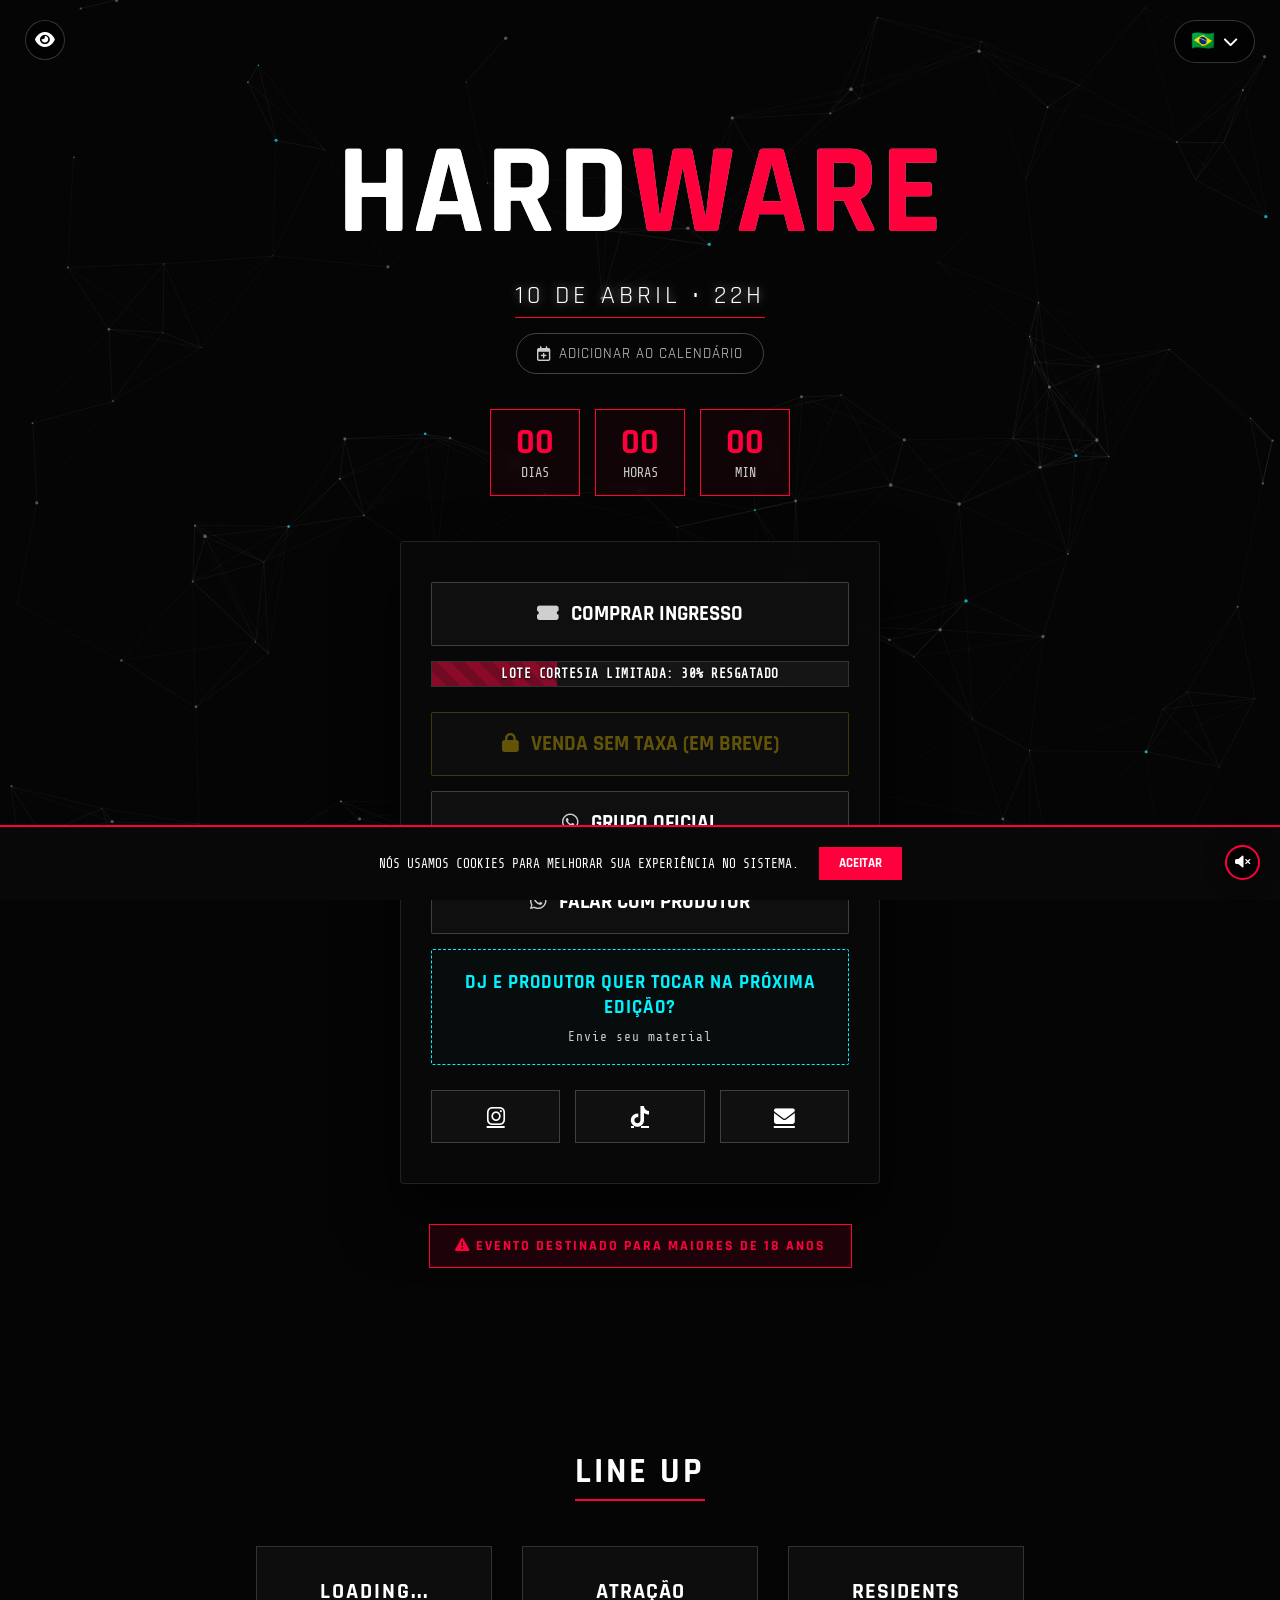
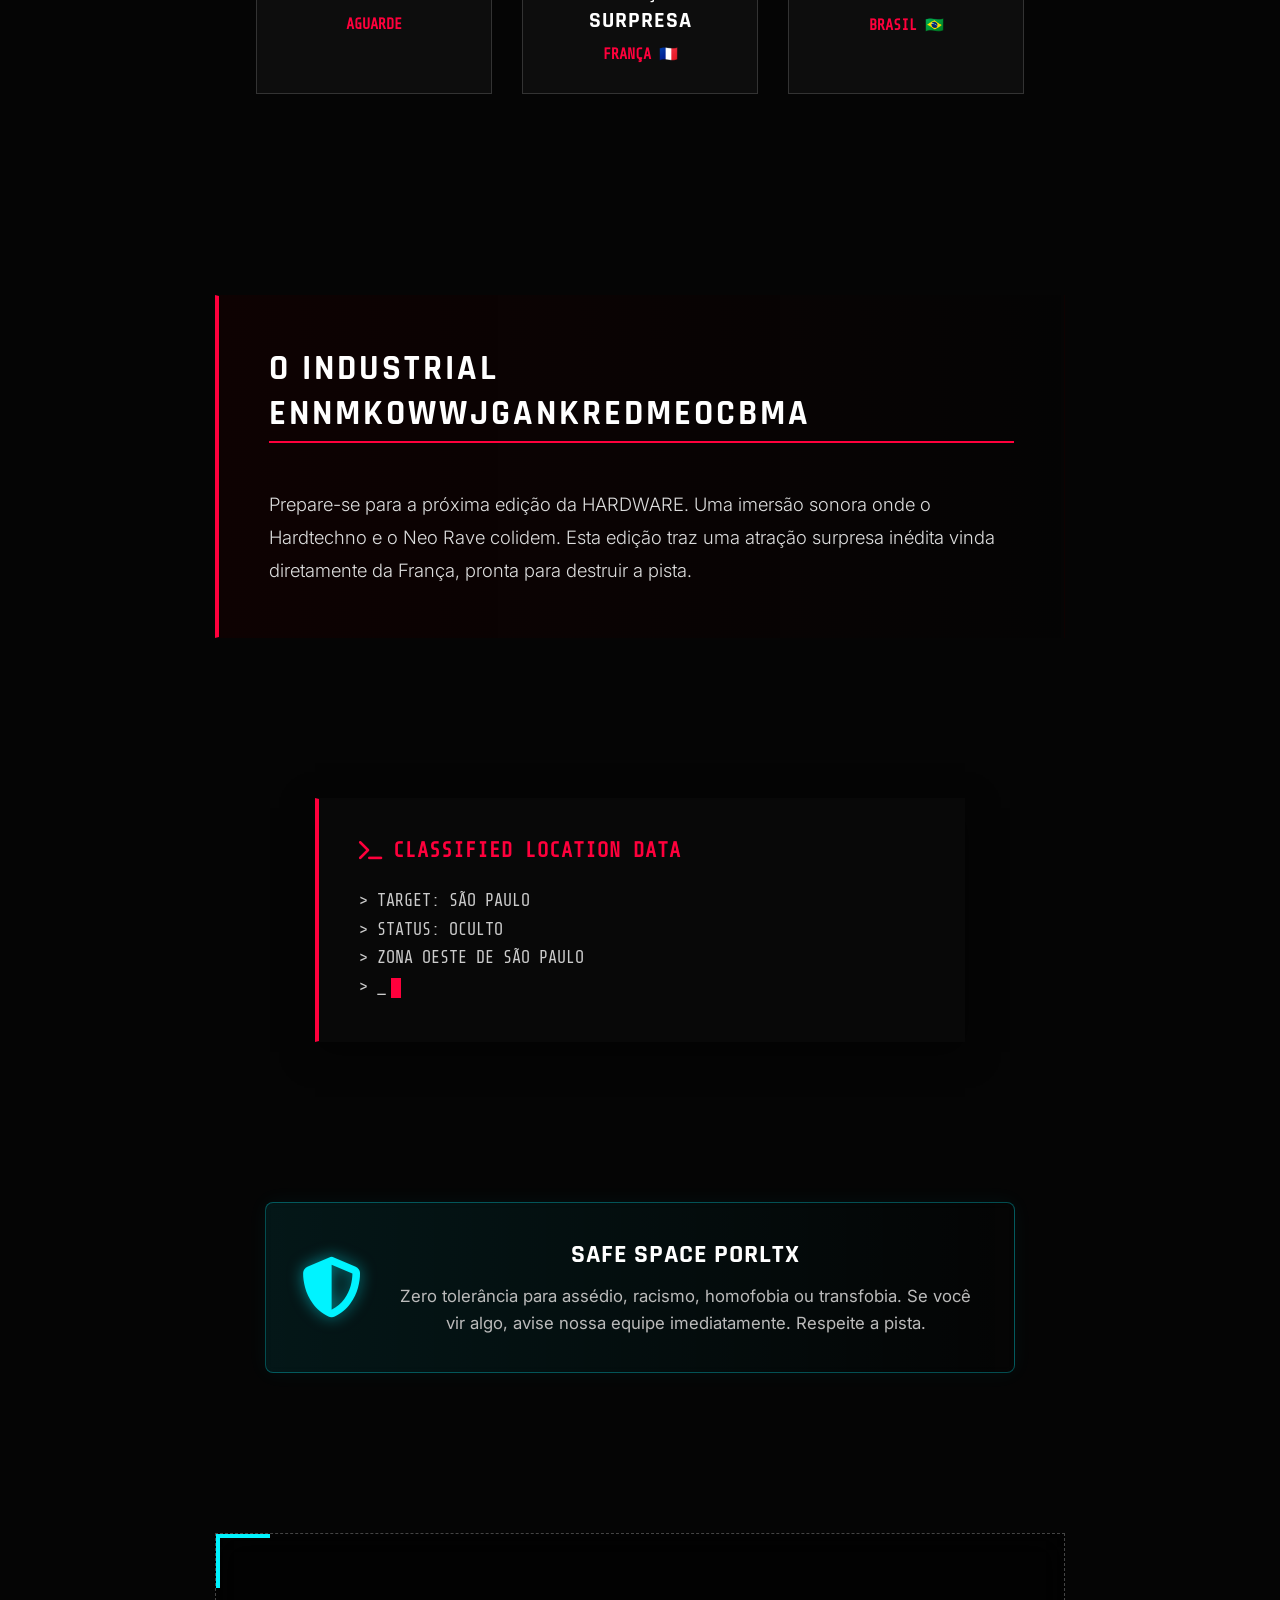
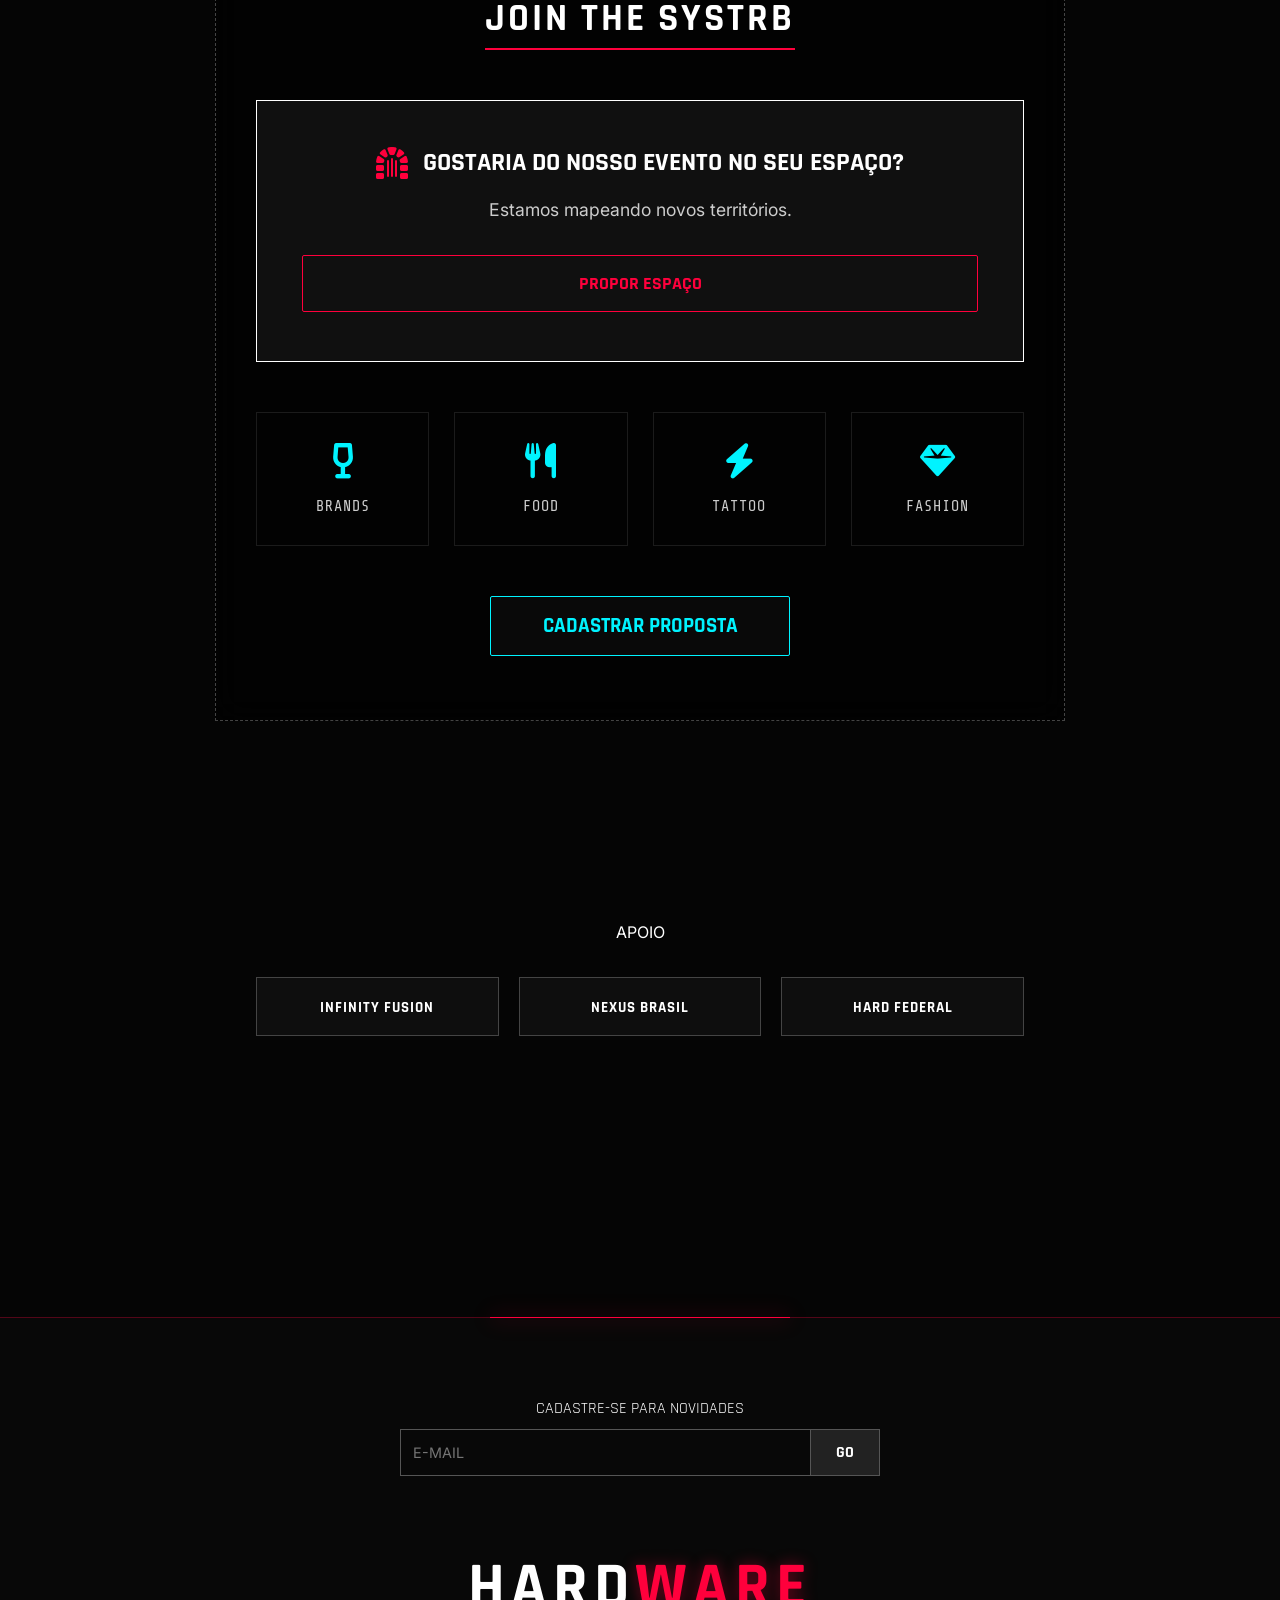
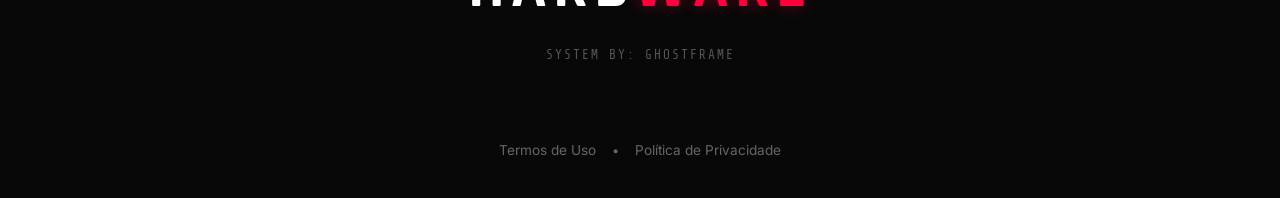
==== index.html @ 03b75b8d "versão 1" ====
<!DOCTYPE html>
<html lang="pt-br">
<head>
    <meta charset="UTF-8">
    <meta name="viewport" content="width=device-width, initial-scale=1.0, maximum-scale=1.0, user-scalable=no">
    
    <title>HARDWARE | Official Site</title>
    <meta name="description" content="HARDWARE: Hardtechno & Neo Rave em São Paulo. 10 de Abril. Ingressos limitados.">
    <meta name="theme-color" content="#050505">
    
    <link rel="shortcut icon" href="favicon.png" type="image/png">
    <link rel="icon" href="favicon.png" type="image/png">
    <link rel="apple-touch-icon" href="favicon.png">

    <meta property="og:type" content="website">
    <meta property="og:title" content="HARDWARE | Official Site">
    <meta property="og:description" content="10 DE ABRIL • SÃO PAULO. Cadastre-se na pré-venda.">
    <meta property="og:image" content="share.jpg">

    <script async src="https://www.googletagmanager.com/gtag/js?id=G-CSFP9EVRZY"></script>
    <script>
      window.dataLayer = window.dataLayer || [];
      function gtag(){dataLayer.push(arguments);}
      gtag('js', new Date());
      gtag('config', 'G-CSFP9EVRZY'); 
    </script>

    <script>
    !function(f,b,e,v,n,t,s)
    {if(f.fbq)return;n=f.fbq=function(){n.callMethod?
    n.callMethod.apply(n,arguments):n.queue.push(arguments)};
    if(!f._fbq)f._fbq=n;n.push=n;n.loaded=!0;n.version='2.0';
    n.queue=[];t=b.createElement(e);t.async=!0;
    t.src=v;s=b.getElementsByTagName(e)[0];
    s.parentNode.insertBefore(t,s)}(window, document,'script',
    'https://connect.facebook.net/en_US/fbevents.js');
    
    // SUBSTITUA PELO SEU ID REAL ANTES DE RODAR ANÚNCIOS
    fbq('init', 'SEU_ID_DO_PIXEL_AQUI'); 
    
    fbq('track', 'PageView');
    </script>
    <noscript><img height="1" width="1" style="display:none"
    src="https://www.facebook.com/tr?id=SEU_ID_DO_PIXEL_AQUI&ev=PageView&noscript=1"
    /></noscript>

    <link rel="preconnect" href="https://fonts.googleapis.com">
    <link rel="preconnect" href="https://fonts.gstatic.com" crossorigin>
    <link rel="preconnect" href="https://images.unsplash.com">
    
    <link href="https://fonts.googleapis.com/css2?family=Inter:wght@300;400;600&family=Rajdhani:wght@500;700;800&family=Share+Tech+Mono&display=swap" rel="stylesheet">
    
    <link rel="stylesheet" href="https://cdnjs.cloudflare.com/ajax/libs/font-awesome/6.4.0/css/all.min.css">
    
    <script src="https://w.soundcloud.com/player/api.js"></script>

    <script type="application/ld+json">
    {
      "@context": "https://schema.org",
      "@type": "Event",
      "name": "HARDWARE Party",
      "startDate": "2026-04-10T22:00:00-03:00",
      "endDate": "2026-04-11T08:00:00-03:00",
      "location": { "@type": "Place", "name": "Zona Oeste", "address": { "@type": "PostalAddress", "addressLocality": "São Paulo", "addressRegion": "SP", "addressCountry": "BR" } },
      "image": ["share.jpg"],
      "description": "Hardtechno & Neo Rave em São Paulo.",
      "organizer": { "@type": "Organization", "name": "HARDWARE Core" }
    }
    </script>

    <style>
        :root {
            --bg-color: #050505;
            --cyan-neon: #00f3ff;
            --alert-red: #ff003c;
            --gold-vip: #FFD700;
            --whatsapp-green: #25D366;
            --ticket-orange: #FF5500;
            --text-white: #ffffff;
            --font-tech: 'Rajdhani', sans-serif;
            --font-mono: 'Share Tech Mono', monospace;
            --font-body: 'Inter', sans-serif;
        }

        html { background-color: var(--bg-color); height: 100%; -webkit-text-size-adjust: 100%; text-size-adjust: 100%; }

        /* PRELOADER */
        #preloader {
            position: fixed; top: 0; left: 0; width: 100%; height: 100%;
            background: #000; z-index: 99999;
            display: flex; justify-content: center; align-items: center;
            transition: opacity 0.5s ease-out;
            pointer-events: auto;
        }
        .loader-logo {
            font-family: var(--font-tech); font-size: 3rem; color: #fff;
            letter-spacing: 5px; font-weight: 800;
            animation: pulse-load 1.5s infinite ease-in-out;
            will-change: opacity, text-shadow;
        }
        .loader-bar {
            width: 150px; height: 2px; background: #333; margin: 20px auto 0;
            position: relative; overflow: hidden;
        }
        .loader-bar::after {
            content: ''; position: absolute; top: 0; left: 0; height: 100%; width: 50%;
            background: var(--alert-red); animation: load-slide 1s infinite linear;
        }
        @keyframes pulse-load { 0%, 100% { opacity: 0.5; } 50% { opacity: 1; text-shadow: 0 0 15px var(--alert-red); } }
        @keyframes load-slide { 0% { left: -50%; } 100% { left: 100%; } }

        /* RESET & BASE */
        * { margin: 0; padding: 0; box-sizing: border-box; -webkit-tap-highlight-color: transparent; }
        
        /* BACKGROUNDS */
        .bg-fixed {
            position: fixed; top: 0; left: 0; width: 100%; height: 100%; z-index: -2;
            background: #050505 linear-gradient(rgba(0,0,0,0.85), rgba(0,0,0,0.85)), url('https://images.unsplash.com/photo-1518391846015-55a33d5292f3?q=60&w=1080&auto=format&fit=crop');
            background-size: cover; background-position: center; background-repeat: no-repeat;
            will-change: transform;
        }
        #particles-canvas {
            position: fixed; top: 0; left: 0; width: 100%; height: 100%; z-index: -1;
            background: transparent; pointer-events: none;
        }

        body {
            background-color: transparent; color: var(--text-white);
            font-family: var(--font-body); -webkit-font-smoothing: antialiased;
            padding-bottom: 0;
            width: 100%; overflow-x: hidden; min-height: 100%;
        }
        
        body.loaded { overflow: auto; }

        /* HEADER & NAV */
        .top-nav-container {
            position: fixed; top: 0; left: 0; width: 100%;
            display: flex; justify-content: space-between;
            align-items: flex-start;
            padding: 20px 25px; z-index: 10000;
            transition: transform 0.3s ease;
        }
        .top-nav-container.hidden { transform: translateY(-100%); pointer-events: none; }

        .lang-wrapper { position: relative; }
        
        .a11y-btn { 
            width: 40px; height: 40px; border-radius: 50%; 
            display: flex; justify-content: center; align-items: center; 
            font-size: 1.1rem; background: rgba(0,0,0,0.6); 
            border: 1px solid rgba(255,255,255,0.2); color: #fff; 
            cursor: pointer; transition: 0.3s; backdrop-filter: blur(5px);
        }
        .a11y-btn:hover { background: #fff; color: #000; border-color: #fff; transform: scale(1.05); }

        .lang-btn { 
            background: rgba(0,0,0,0.6); border: 1px solid rgba(255,255,255,0.2); 
            color: #fff; cursor: pointer; transition: 0.3s; padding: 8px 16px; 
            border-radius: 30px; display: flex; align-items: center; gap: 8px; 
            font-family: var(--font-tech); font-weight: 700; font-size: 0.95rem; 
            backdrop-filter: blur(5px);
        }
        .lang-btn:hover { border-color: #fff; background: rgba(255,255,255,0.1); }
        .lang-btn span { font-size: 1.2rem; }

        .lang-dropdown {
            position: absolute; top: 55px; right: 0; background: rgba(10,10,10,0.95); 
            border: 1px solid #333; border-radius: 12px;
            display: none; flex-direction: column; width: 160px; 
            box-shadow: 0 10px 40px rgba(0,0,0,0.8); backdrop-filter: blur(10px);
        }
        .lang-dropdown.show { display: flex; }
        .lang-option { 
            padding: 12px 18px; cursor: pointer; border-bottom: 1px solid #222; 
            font-size: 0.9rem; color: #ccc; display: flex; align-items: center; 
            gap: 12px; font-family: var(--font-tech); font-weight: 600;
        }
        .lang-option:last-child { border-bottom: none; }
        .lang-option:hover { background: var(--alert-red); color: #fff; }

        /* LIGHT MODE */
        body.light-mode { background-color: #f4f4f4; color: #000; }
        html.light-mode { background-color: #f4f4f4; }
        body.light-mode .bg-fixed { display: none; }
        body.light-mode #particles-canvas { background-color: #f4f4f4; }
        body.light-mode .top-nav-container { background: transparent; }
        body.light-mode .lang-btn, body.light-mode .a11y-btn { background: #fff; border-color: #ccc; color: #000; box-shadow: 0 2px 5px rgba(0,0,0,0.1); }
        body.light-mode .lang-dropdown { background: #fff; border-color: #ddd; box-shadow: 0 5px 20px rgba(0,0,0,0.1); }
        body.light-mode .lang-option { color: #000; border-bottom-color: #eee; }
        body.light-mode .lang-option:hover { background: #eee; }
        
        body.light-mode h1, 
        body.light-mode .section-title, 
        body.light-mode .venue-header h4, 
        body.light-mode .artist-name, 
        body.light-mode .footer-logo, 
        body.light-mode .countdown-number, 
        body.light-mode .countdown-label, 
        body.light-mode .about-title, 
        body.light-mode .partner-call-title, 
        body.light-mode .modal-title, 
        body.light-mode .footer-bottom, 
        body.light-mode .footer-bottom a,
        body.light-mode .newsletter-title
        { 
            color: #000 !important; 
            text-shadow: none; 
            -webkit-text-stroke: 0px transparent; 
        }

        body.light-mode h1 { color: #000 !important; -webkit-text-stroke: 2px #000; }
        body.light-mode h1::before, body.light-mode h1::after { opacity: 0; }
        
        body.light-mode .event-date-display { color: #000; text-shadow: none; border-color: #000; }
        body.light-mode .add-calendar-btn { color: #555; border-color: #999; }
        body.light-mode .add-calendar-btn:hover { color: #000; border-color: #000; }
        
        body.light-mode .action-hub, body.light-mode .partner-call-section, body.light-mode .venue-request-box, body.light-mode .terminal-box, body.light-mode .about-section, body.light-mode .safe-space-badge, body.light-mode .opp-item, body.light-mode .artist-card, body.light-mode .partner-box { background: #fff; border-color: #ccc; color: #000; box-shadow: 0 2px 10px rgba(0,0,0,0.05); }
        
        body.light-mode .about-text, body.light-mode .terminal-text, body.light-mode .safe-content p, body.light-mode .venue-text, body.light-mode .opp-item p { color: #333; }
        
        body.light-mode .btn, body.light-mode .btn-venue-contact, body.light-mode .btn-vendor-contact { border-color: #000; color: #000; }
        body.light-mode .btn-venue-contact:hover, body.light-mode .btn-vendor-contact:hover { background: #000; color: #fff; }
        body.light-mode .btn-social { color: #000 !important; border-color: #ccc !important; }
        body.light-mode .btn-social:hover { color: var(--cyan-neon) !important; border-color: var(--cyan-neon) !important; background: rgba(0,0,0,0.8) !important; }
        
        body.light-mode .partner-box { border-color: #ccc; color: #000; background: #fff; }
        body.light-mode .partner-box span { color: #000 !important; }
        
        body.light-mode .countdown-box { border-color: #999; background: #fff; }
        body.light-mode footer { background: #e0e0e0; color: #000; border-top-color: #999; }
        
        body.light-mode .newsletter-input { border-color: #666; color: #000; }
        body.light-mode .newsletter-input::placeholder { color: #555; }
        body.light-mode .newsletter-btn { border-color: #000; background: #000; color: #fff; }
        
        body.light-mode .footer-links a { color: #333; }
        body.light-mode .modal-content { background: #fff; color: #000; border-color: #ccc; }
        body.light-mode .modal-close { color: #000; }
        body.light-mode .age-warning-banner { border-color: #000; background: rgba(0,0,0,0.05); color: #000; }
        body.light-mode .dev-signature { color: #666; border-color: #ccc; }
        body.light-mode .dev-signature:hover { border-color: #000; color: #000; background: transparent; }
        body.light-mode .btn-artist { border-color: #000; color: #000; background: rgba(0,0,0,0.05); }
        body.light-mode .btn-artist:hover { background: #000; color: #fff; }
        
        body.light-mode .section-title:hover, body.light-mode .about-title:hover, body.light-mode .partner-call-title:hover { color: var(--alert-red); text-shadow: none; letter-spacing: 5px; }
        body.light-mode .artist-card:active, body.light-mode .venue-request-box:active, body.light-mode .opp-item:active, body.light-mode .btn:active:not(.btn-disabled), body.light-mode .btn-social:active { border-color: #000; background: #eee; }
        
        body.light-mode .sticky-cta { background: transparent; }
        body.light-mode .btn-sticky { background: #000; border-color: #000; color: #fff; }
        
        body.light-mode .scarcity-bar { border-color: #999; background: rgba(0,0,0,0.05); }
        body.light-mode .scarcity-text { color: #000; text-shadow: none; }

        /* HERO SECTION */
        .hero-section {
            min-height: 100vh; display: flex; flex-direction: column;
            justify-content: center; align-items: center; text-align: center;
            padding: 140px 20px 60px 20px;
        }

        /* EFEITO: RGB BREATH + BICOLOR */
        h1 {
            font-family: var(--font-tech); 
            /* CLAMP: Garante escala correta em todos devices */
            font-size: clamp(3.5rem, 12vw, 8rem);
            line-height: 0.85; font-weight: 800; text-transform: uppercase;
            margin-bottom: 30px; 
            color: #fff; 
            letter-spacing: 2px;
            position: relative;
            text-wrap: balance;
            z-index: 1;
            will-change: transform;
        }
        
        h1::before, h1::after {
            content: 'HARDWARE';
            position: absolute;
            top: 0; left: 0; width: 100%; height: 100%;
            opacity: 0.7;
            z-index: -1;
            mix-blend-mode: screen; 
            will-change: transform, opacity;
        }
        
        h1::before {
            color: #00f3ff;
            animation: rgb-breath-cyan 4s infinite ease-in-out alternate;
        }
        
        h1::after {
            color: #ff003c;
            animation: rgb-breath-red 4s infinite ease-in-out alternate;
        }
        
        @keyframes rgb-breath-cyan {
            0% { transform: translate(-2px, 0); opacity: 0.3; }
            50% { transform: translate(-4px, 0); opacity: 0.6; }
            100% { transform: translate(-2px, 0); opacity: 0.3; }
        }
        
        @keyframes rgb-breath-red {
            0% { transform: translate(2px, 0); opacity: 0.3; }
            50% { transform: translate(4px, 0); opacity: 0.6; }
            100% { transform: translate(2px, 0); opacity: 0.3; }
        }

        /* WARE é Vermelho */
        h1 span { color: var(--alert-red) !important; }

        .event-date-display {
            font-family: var(--font-tech); font-size: 1.6rem; color: #fff; margin-bottom: 15px;
            letter-spacing: 4px; text-shadow: 0 0 10px rgba(255,255,255,0.5);
            border-bottom: 1px solid var(--alert-red); padding-bottom: 5px; white-space: nowrap;
        }

        .add-calendar-btn {
            font-family: var(--font-tech); font-size: 0.95rem; color: #ccc; text-decoration: none; margin-bottom: 35px; 
            display: inline-flex; align-items: center; gap: 8px; border: 1px solid #444; padding: 10px 20px;
            border-radius: 30px; transition: 0.3s; text-transform: uppercase; letter-spacing: 1px;
        }
        .add-calendar-btn:hover { border-color: var(--cyan-neon); color: var(--cyan-neon); background: rgba(0, 243, 255, 0.1); }

        /* Countdown */
        .countdown-container { display: flex; gap: 15px; margin-bottom: 45px; flex-wrap: wrap; justify-content: center; }
        .countdown-box {
            background: rgba(255, 0, 60, 0.05); border: 1px solid var(--alert-red);
            padding: 15px 25px; min-width: 90px; text-align: center; backdrop-filter: blur(5px);
        }
        .countdown-number { font-family: var(--font-tech); font-size: 2.2rem; font-weight: 700; color: var(--alert-red); line-height: 1; }
        .countdown-label { font-size: 0.85rem; text-transform: uppercase; color: #ccc; margin-top: 5px; font-family: var(--font-mono); }

        /* Action Hub */
        .action-hub {
            display: flex; flex-direction: column; gap: 15px;
            width: 100%; max-width: 480px; background: rgba(10,10,10,0.85);
            padding: 40px 30px; border: 1px solid rgba(255,255,255,0.1); border-radius: 4px;
            backdrop-filter: blur(15px); box-shadow: 0 30px 60px rgba(0,0,0,0.7); margin-bottom: 40px; text-align: center;
        }
        
        /* SCARCITY BAR */
        .scarcity-bar {
            width: 100%;
            background: rgba(255,255,255,0.05);
            height: 26px;
            border: 1px solid #333;
            margin-bottom: 10px;
            position: relative;
            overflow: hidden;
            display: flex;
            align-items: center;
            justify-content: center;
        }
        
        .scarcity-fill {
            position: absolute;
            top: 0; left: 0; height: 100%;
            width: 30%;
            background: repeating-linear-gradient(
                45deg,
                var(--alert-red),
                var(--alert-red) 10px,
                #cc0033 10px,
                #cc0033 20px
            );
            opacity: 0.5;
            animation: move-stripes 20s linear infinite;
        }
        
        @keyframes move-stripes { from { background-position: 0 0; } to { background-position: 500px 0; } }

        .scarcity-text {
            position: relative; z-index: 2;
            font-family: var(--font-mono);
            font-size: 0.8rem;
            color: #fff;
            letter-spacing: 0.5px;
            text-shadow: 0 1px 2px #000;
            font-weight: 700;
        }
        
        .btn {
            padding: 18px; font-family: var(--font-tech); font-size: 1.3rem; font-weight: 700; 
            text-transform: uppercase; text-decoration: none; color: #fff;
            display: flex; justify-content: center; align-items: center;
            gap: 12px; width: 100%; border-radius: 2px;
            background: rgba(255, 255, 255, 0.03); border: 1px solid rgba(255, 255, 255, 0.2); 
            transition: all 0.3s cubic-bezier(0.25, 0.8, 0.25, 1); position: relative; overflow: hidden;
            text-align: center;
        }
        .btn i { font-size: 1.2rem; color: rgba(255, 255, 255, 0.8); transition: 0.3s; }
        
        .btn-orange:hover { border-color: var(--ticket-orange) !important; color: var(--ticket-orange) !important; background: rgba(255, 85, 0, 0.1) !important; box-shadow: 0 0 25px rgba(255, 85, 0, 0.4) !important; transform: scale(1.02); }
        .btn-orange:hover i { color: var(--ticket-orange) !important; }

        .btn-green:hover { border-color: var(--whatsapp-green) !important; color: var(--whatsapp-green) !important; background: rgba(37, 211, 102, 0.1) !important; box-shadow: 0 0 25px rgba(37, 211, 102, 0.4) !important; transform: scale(1.02); }
        .btn-green:hover i { color: var(--whatsapp-green) !important; }

        .btn-cyan:hover { border-color: var(--cyan-neon) !important; color: var(--cyan-neon) !important; background: rgba(0, 243, 255, 0.05) !important; box-shadow: 0 0 25px rgba(0, 243, 255, 0.3) !important; transform: scale(1.02); }
        .btn-cyan:hover i { color: var(--cyan-neon) !important; }

        .btn-disabled { border-color: rgba(255, 215, 0, 0.3) !important; color: rgba(255, 215, 0, 0.5) !important; cursor: not-allowed; opacity: 0.7; }
        .btn-disabled:hover { transform: none; box-shadow: none !important; background: transparent !important; }
        .btn-disabled i { color: rgba(255, 215, 0, 0.5) !important; }

        .social-row { display: flex; gap: 15px; margin-top: 10px; justify-content: center; }
        
        .btn-social { 
            flex: 1; padding: 15px; 
            border: 1px solid rgba(255, 255, 255, 0.2); color: #fff; 
            text-align: center; font-size: 1.3rem; 
            transition: all 0.3s ease;
            background: rgba(255, 255, 255, 0.03); 
            display: flex; justify-content: center; align-items: center; 
        }
        .btn-social:hover { 
            border-color: var(--cyan-neon) !important; 
            color: var(--cyan-neon) !important; 
            background: rgba(0, 243, 255, 0.1) !important; 
            box-shadow: 0 0 15px rgba(0, 243, 255, 0.2) !important; 
            transform: translateY(-3px); 
        }

        .age-warning-banner { display: inline-block; border: 1px solid var(--alert-red); background: rgba(255, 0, 60, 0.1); color: var(--alert-red); padding: 12px 25px; font-family: var(--font-tech); font-weight: 700; text-transform: uppercase; font-size: 0.9rem; letter-spacing: 2px; margin-bottom: 60px; }

        /* SECTIONS */
        section { width: 100%; max-width: 850px; margin: 80px auto; padding: 40px; transition: all 0.4s ease; border: 1px solid transparent; }
        .section-title, .about-title, .partner-call-title { font-family: var(--font-tech); font-size: 2.2rem; color: var(--text-white); margin-bottom: 45px; border-bottom: 2px solid var(--alert-red); display: inline-block; padding-bottom: 5px; letter-spacing: 3px; transition: 0.3s ease; cursor: default; }
        .section-title:hover, .about-title:hover, .partner-call-title:hover { color: var(--cyan-neon); text-shadow: 0 0 15px rgba(0, 243, 255, 0.6); letter-spacing: 5px; }

        /* Card Hover Effects */
        .artist-card, .venue-request-box, .partner-box { transition: 0.3s; cursor: default; }
        .artist-card:hover, .artist-card:active, 
        .venue-request-box:hover, .venue-request-box:active, 
        .partner-box:hover { 
            transform: translateY(-5px); 
            border-color: var(--cyan-neon); 
            box-shadow: 0 0 25px rgba(0, 243, 255, 0.15); 
            background: rgba(0, 243, 255, 0.05); 
        }

        .lineup-grid { display: flex; justify-content: center; gap: 30px; flex-wrap: wrap; }
        .artist-card { background: rgba(15,15,15,0.9); padding: 30px; border: 1px solid #333; min-width: 180px; flex: 1 1 180px; text-align: center; }
        .artist-name { font-family: var(--font-tech); font-weight: 800; font-size: 1.4rem; color: #fff; margin-bottom: 10px; letter-spacing: 1px; }
        .artist-origin { font-size: 0.95rem; color: var(--alert-red); font-weight: bold; font-family: var(--font-mono); }

        /* ABOUT SECTION REFINEMENT */
        .about-section { 
            text-align: left; padding: 50px; 
            border-left: 4px solid var(--alert-red); 
            background: linear-gradient(90deg, rgba(20,0,0,0.6), transparent); 
        }
        .about-text { font-size: 1.15rem; color: #ddd; line-height: 1.8; text-wrap: pretty; font-weight: 300; }

        .terminal-box { max-width: 650px; background: #080808; border-left: 4px solid var(--alert-red); padding: 40px; font-family: var(--font-mono); text-align: left; box-shadow: 0 10px 30px rgba(0,0,0,0.5); }
        .terminal-header { color: var(--alert-red); font-weight: bold; margin-bottom: 25px; display: flex; align-items: center; gap: 10px; font-size: 1.3rem; letter-spacing: 1px; }
        .terminal-text { color: #ccc; font-size: 1.05rem; line-height: 1.7; }
        .blinking-cursor { display: inline-block; width: 10px; height: 20px; background: var(--alert-red); animation: blink 1s step-end infinite; margin-left: 5px; vertical-align: middle; }
        @keyframes blink { 0%, 100% { opacity: 1; } 50% { opacity: 0; } }
        .location-line { white-space: nowrap; display: inline-block; }

        /* SAFE SPACE REFINEMENT */
        .safe-space-badge { 
            max-width: 750px; 
            background: linear-gradient(to right, rgba(0, 243, 255, 0.08), transparent); 
            border: 1px solid rgba(0, 243, 255, 0.3); 
            border-radius: 8px; padding: 35px; 
            display: flex; align-items: center; gap: 30px; 
            backdrop-filter: blur(5px);
            box-shadow: 0 0 20px rgba(0, 243, 255, 0.05);
        }
        .safe-icon-large { font-size: 3.8rem; color: var(--cyan-neon); flex-shrink: 0; text-shadow: 0 0 15px rgba(0, 243, 255, 0.5); }
        .safe-content h3 { font-family: var(--font-tech); color: #fff; margin-bottom: 12px; font-size: 1.6rem; letter-spacing: 1px; text-transform: uppercase; }
        .safe-content p { font-size: 1.05rem; color: #bbb; line-height: 1.6; }

        .partner-call-section { border: 1px dashed #444; padding: 60px 40px; background: rgba(0,0,0,0.6); backdrop-filter: blur(15px); position: relative; overflow: hidden; }
        .partner-call-section::before { content: ''; position: absolute; top: 0; left: 0; width: 50px; height: 50px; border-top: 4px solid var(--cyan-neon); border-left: 4px solid var(--cyan-neon); }
        .partner-call-title { font-family: var(--font-tech); font-size: 2.4rem; color: #fff; margin-bottom: 50px; letter-spacing: 3px; }
        
        .venue-request-box { background: rgba(20, 20, 20, 0.8); border: 1px solid #fff; padding: 45px; text-align: center; margin-bottom: 50px; transition: 0.3s; }
        .venue-header { display: flex; align-items: center; justify-content: center; gap: 15px; margin-bottom: 20px; }
        .venue-header i { color: var(--alert-red); font-size: 2rem; }
        .venue-header h4 { font-family: var(--font-tech); font-size: 1.6rem; color: #fff; }
        .venue-text { color: #ccc; font-size: 1.1rem; margin-bottom: 35px; max-width: 600px; margin-left: auto; margin-right: auto; }
        
        /* HOVER AJUSTADO - JOIN THE SYSTEM */
        .btn-venue-contact { 
            display: inline-block; padding: 16px 45px; 
            border: 1px solid var(--alert-red); color: var(--alert-red); 
            font-family: var(--font-tech); text-decoration: none; 
            font-weight: 700; background: transparent; 
            font-size: 1.15rem; transition: all 0.3s ease; 
        }
        .btn-venue-contact:hover {
            background: var(--alert-red); color: #fff;
            box-shadow: 0 0 25px rgba(255, 0, 60, 0.6);
            transform: scale(1.05);
            text-shadow: 0 0 5px #fff;
        }

        .opportunities-grid { display: grid; grid-template-columns: repeat(auto-fit, minmax(150px, 1fr)); gap: 25px; margin-bottom: 50px; }
        
        /* HOVER CARD ITEMS */
        .opp-item { 
            border: 1px solid rgba(255,255,255,0.1); padding: 30px; 
            display: flex; flex-direction: column; align-items: center; 
            justify-content: center; transition: 0.3s; 
        }
        .opp-item i { font-size: 2.2rem; color: var(--cyan-neon); margin-bottom: 20px; transition: 0.3s; }
        .opp-item p { font-size: 0.95rem; color: #ccc; font-family: var(--font-mono); letter-spacing: 1px; }
        .opp-item:hover {
            transform: translateY(-5px);
            border-color: var(--cyan-neon);
            background: rgba(0, 243, 255, 0.1);
            box-shadow: 0 0 15px rgba(0, 243, 255, 0.2);
        }
        .opp-item:hover i { transform: scale(1.2); text-shadow: 0 0 10px var(--cyan-neon); }

        .btn-vendor-contact { 
            display: inline-block; padding: 16px 40px; 
            border: 1px solid var(--cyan-neon); color: var(--cyan-neon); 
            text-decoration: none; font-family: var(--font-tech); 
            font-weight: 700; transition: all 0.3s ease; 
        }
        .btn-vendor-contact:hover {
            background: var(--cyan-neon); color: #000;
            box-shadow: 0 0 25px rgba(0, 243, 255, 0.6);
            transform: scale(1.05);
            font-weight: 800;
        }

        /* PARCEIROS */
        .partners-section { opacity: 1; transition: 0.3s; }
        .partners-grid { display: grid; grid-template-columns: repeat(3, 1fr); gap: 20px; margin-top: 35px; justify-items: center; }
        .partner-box {
            display: block; width: 100%; padding: 18px 10px; 
            border: 1px solid #444; text-align: center; text-decoration: none;
            background: rgba(20, 20, 20, 0.6); transition: 0.3s;
            overflow: hidden;
        }
        .partner-box span {
            font-family: var(--font-tech); font-weight: 700; color: #fff; font-size: 0.95rem; 
            white-space: nowrap; text-overflow: ellipsis; letter-spacing: 1px;
        }

        /* FOOTER REDESIGN - ID AUTO ADJUST */
        footer { 
            background: #080808; padding: 80px 20px 40px 20px; 
            text-align: center; 
            border-top: 1px solid rgba(255, 0, 60, 0.3); /* Linha mais sutil, estilo laser */
            margin-top: 100px; 
            position: relative;
        }
        /* Efeito de brilho no topo do footer */
        footer::before {
            content: ''; position: absolute; top: -1px; left: 50%; transform: translateX(-50%);
            width: 300px; height: 1px; background: var(--alert-red);
            box-shadow: 0 0 20px var(--alert-red);
        }

        .newsletter-box { margin-bottom: 70px; }
        .newsletter-form { display: flex; justify-content: center; max-width: 480px; margin: 0 auto; position: relative; }
        
        .newsletter-title { color: #fff; margin-bottom: 10px; font-family: 'Rajdhani'; }

        .newsletter-input { 
            padding: 12px;
            background: transparent; border: 1px solid #555; 
            color: #fff; width: 300px; max-width: 100%; font-family: var(--font-body); 
            flex: 1; min-width: 0; border-right: none; font-size: 0.9rem;
        }
        .newsletter-btn { 
            padding: 12px 25px;
            background: #222; color: #fff; 
            border: 1px solid #555; cursor: pointer; font-family: var(--font-tech); 
            text-transform: uppercase; font-weight: 800; flex-shrink: 0; transition: 0.3s; 
            font-size: 1rem;
        }
        
        .newsletter-btn:hover { background: var(--alert-red); border-color: var(--alert-red); }
        .newsletter-msg { 
            display: none; color: var(--cyan-neon); font-family: var(--font-tech); 
            font-size: 1.2rem; margin-top: 15px; text-transform: uppercase; 
            animation: fade-in 0.5s; padding: 20px; border: 1px solid var(--cyan-neon);
        }
        @keyframes fade-in { from { opacity: 0; transform: translateY(10px); } to { opacity: 1; transform: translateY(0); } }
        .hp-field { opacity: 0; position: absolute; top: 0; left: 0; height: 0; width: 0; z-index: -1; }
        
        .footer-logo { 
            font-family: var(--font-tech); font-size: 4rem; color: #fff; 
            margin-bottom: 15px; letter-spacing: 6px; font-weight: 800; 
            text-transform: uppercase; transition: 0.3s;
        }
        .footer-logo:hover { text-shadow: 0 0 20px rgba(255,255,255,0.4); }
        .footer-logo span { color: var(--alert-red); text-shadow: 0 0 15px rgba(255, 0, 60, 0.4); }

        .dev-signature { 
            font-family: 'Share Tech Mono', monospace; font-size: 0.8rem; 
            color: #555; text-decoration: none; transition: 0.3s; 
            display: inline-block; margin-bottom: 30px; letter-spacing: 2px;
        }
        .dev-signature:hover { color: var(--cyan-neon); text-shadow: 0 0 8px var(--cyan-neon); }

        .footer-bottom {
            display: flex; flex-direction: column; align-items: center; gap: 15px; 
            border-top: none; 
            padding-top: 20px; 
            font-size: 0.8rem; color: #666;
        }
        
        /* AUMENTO DE ESPAÇAMENTO NOS TERMOS */
        .footer-links { margin-top: 30px; }
        .footer-links a { color: #666; text-decoration: none; margin: 0 12px; cursor: pointer; transition: 0.2s; font-family: var(--font-body); font-size: 0.85rem; }
        .footer-links a:hover { color: #fff; }

        .modal-overlay { position: fixed; top: 0; left: 0; width: 100%; height: 100%; background: rgba(0,0,0,0.95); z-index: 10001; display: none; justify-content: center; align-items: center; padding: 20px; }
        .modal-overlay.active { display: flex; }
        .modal-content { background: #111; border: 1px solid var(--alert-red); padding: 35px; max-width: 650px; width: 100%; max-height: 80vh; overflow-y: auto; color: #ccc; text-align: left; border-radius: 4px; box-shadow: 0 20px 50px rgba(0,0,0,0.8); }
        .modal-close { float: right; font-size: 1.8rem; cursor: pointer; color: #fff; transition: 0.2s; }
        .modal-close:hover { color: var(--alert-red); }
        #modal-body { line-height: 1.6; margin-top: 15px; font-size: 1rem; }
        #modal-body strong { color: var(--alert-red); display: block; margin-top: 15px; margin-bottom: 5px; font-family: var(--font-tech); font-size: 1.2rem; text-transform: uppercase; }

        /* Botão DJ ARTIST CALL CUSTOMIZADO (SIMPLIFICADO) */
        .btn-artist {
            border: 1px dashed var(--cyan-neon) !important; /* Borda tracejada técnica */
            color: var(--cyan-neon) !important;
            flex-direction: column;
            gap: 5px;
            height: auto;
            padding: 20px 15px;
            background: rgba(0, 243, 255, 0.02) !important;
            text-decoration: none;
            display: flex;
            align-items: center;
            justify-content: center;
            transition: all 0.3s ease;
        }
        .btn-artist:hover {
            background: rgba(0, 243, 255, 0.1) !important;
            box-shadow: 0 0 20px rgba(0, 243, 255, 0.2) !important;
            border-style: solid !important; /* Vira solida no hover */
            transform: scale(1.02);
        }
        .btn-artist span {
            font-family: var(--font-tech);
            font-weight: 700;
            font-size: 1.2rem;
            text-transform: uppercase;
            letter-spacing: 1px;
        }
        
        .btn-artist small {
            font-family: var(--font-mono); /* Fonte tecnica */
            font-size: 0.8rem;
            color: #ccc;
            text-transform: none; /* Alterado para nao ser mais uppercase se desejar, mas mantive o padrao visual clean */
            font-weight: 400;
            letter-spacing: 1px;
            display: block;
            margin-top: 5px;
        }

        .floating-audio-btn { 
            position: fixed; bottom: 20px; right: 20px; 
            width: 35px; height: 35px; 
            background: rgba(0,0,0,0.9); border: 2px solid var(--alert-red); border-radius: 50%; 
            display: flex; justify-content: center; align-items: center; 
            z-index: 2147483647; 
            cursor: pointer; transition: opacity 0.3s ease, transform 0.3s ease, background 0.3s; 
            font-size: 0.85rem; 
            box-shadow: 0 0 20px rgba(0,0,0,0.6);
            -webkit-tap-highlight-color: transparent;
            pointer-events: auto !important; 
        }
        
        .floating-audio-btn.faded { opacity: 0.3 !important; }
        .floating-audio-btn:hover { opacity: 1 !important; transform: scale(1.1); background: var(--alert-red); }
        
        .audio-on { animation: pulse 2s infinite; opacity: 1; border-color: var(--cyan-neon); }
        @keyframes pulse { 0% { box-shadow: 0 0 0 0 rgba(0, 243, 255,0.4); } 70% { box-shadow: 0 0 0 10px rgba(0, 243, 255,0); } 100% { box-shadow: 0 0 0 0 rgba(0, 243, 255,0); } }

        .reveal { opacity: 0; transform: translateY(30px); transition: all 0.8s ease-out; }
        .reveal.active { opacity: 1; transform: translateY(0); }

        /* EXIT MODAL STYLES */
        .exit-modal-content {
            background: #000;
            border: 2px solid var(--cyan-neon);
            color: #fff;
            padding: 40px;
            text-align: center;
            max-width: 500px;
            width: 90%;
            position: relative;
            box-shadow: 0 0 50px rgba(0, 243, 255, 0.3);
        }
        .exit-modal-title {
            font-family: var(--font-tech);
            font-size: 2.5rem;
            color: var(--cyan-neon);
            margin-bottom: 15px;
            text-transform: uppercase;
        }
        .exit-modal-text {
            font-size: 1.1rem;
            margin-bottom: 25px;
            color: #ccc;
        }
        .btn-exit-modal {
            background: var(--cyan-neon);
            color: #000;
            font-family: var(--font-tech);
            font-weight: 800;
            padding: 15px 30px;
            text-decoration: none;
            display: inline-block;
            text-transform: uppercase;
            border: none;
            cursor: pointer;
            font-size: 1.1rem;
        }
        .btn-exit-modal:hover {
            background: #fff;
            box-shadow: 0 0 20px #fff;
        }

        /* EFEITO DE DECODIFICAÇÃO (SCRAMBLE TEXT) */
        .scramble-text {
            /* Classe alvo para o JS */
        }
        
        /* COOKIE BANNER */
        .cookie-banner {
            position: fixed; bottom: 0; left: 0; width: 100%;
            background: #080808; border-top: 2px solid var(--alert-red);
            padding: 20px; z-index: 999999;
            display: flex; justify-content: center; align-items: center; gap: 20px;
            transform: translateY(100%); transition: transform 0.5s ease;
        }
        .cookie-banner.show { transform: translateY(0); }
        .cookie-banner p { font-family: var(--font-mono); font-size: 0.8rem; margin: 0; color: #fff; }
        .btn-cookie {
            background: var(--alert-red); color: #fff; border: none;
            padding: 8px 20px; font-family: var(--font-tech); font-weight: bold;
            cursor: pointer; text-transform: uppercase;
        }

        /* STICKY CTA (MOBILE) - DISCRETO E COMPACTO (UPDATED) */
        .sticky-cta {
            position: fixed; bottom: 15px; left: 50%; transform: translateX(-50%) translateY(100px);
            width: auto; 
            z-index: 99999;
            transition: transform 0.4s ease;
            display: none; /* Só aparece no scroll */
        }
        .sticky-cta.visible { transform: translateX(-50%) translateY(0); display: block; }
        
        .btn-sticky {
            display: flex; align-items: center; gap: 8px;
            padding: 10px 25px; /* Tamanho ajustado (Menor e Discreto) */
            
            /* Transparência alta no estado normal (UPDATED) */
            background: rgba(0, 0, 0, 0.6); 
            backdrop-filter: blur(4px);
            border: 1px solid rgba(0, 243, 255, 0.2); /* Borda sutil */
            
            color: rgba(255, 255, 255, 0.8); /* Texto não 100% branco para ser discreto */
            text-align: center; text-decoration: none;
            font-family: var(--font-tech); font-weight: 700; font-size: 0.9rem; /* Fonte menor */
            
            border-radius: 50px; /* Bem arredondado (Pílula) */
            box-shadow: none; /* Remove sombra pesada */
            text-transform: uppercase;
            letter-spacing: 1px;
            transition: all 0.3s ease;
        }
        
        /* EFEITO ELÉTRICO NO TEXTO */
        .btn-sticky span {
            animation: electric-jitter 2s infinite;
        }
        
        @keyframes electric-jitter {
            0%, 100% { text-shadow: 0 0 2px var(--cyan-neon); opacity: 1; }
            50% { text-shadow: 0 0 8px var(--cyan-neon), 0 0 2px #fff; opacity: 1; }
            52% { opacity: 0.8; }
            54% { opacity: 1; }
        }

        /* Fica visível e neon ao passar o mouse ou tocar */
        .btn-sticky:hover, .btn-sticky:active {
            background: rgba(0, 0, 0, 0.9);
            border-color: var(--cyan-neon);
            color: var(--cyan-neon);
            box-shadow: 0 0 15px rgba(0, 243, 255, 0.3);
            opacity: 1;
        }

        @media (max-width: 768px) {
            .action-hub, .safe-space-badge, .partner-call-section, .lang-btn, .a11y-btn, .lang-dropdown, .countdown-box { backdrop-filter: none !important; background: rgba(0,0,0,0.9); }
            body.light-mode .action-hub { background: #fff; }
            
            /* Ajuste de Fonte Mobile (SAFE SIZE FIXO PARA OPERA GX) */
            h1 { font-size: 3.5rem !important; margin-bottom: 10px; } 
            
            .section-title, .about-title, .partner-call-title { 
                font-size: 1.4rem !important; /* Fonte menor para não quebrar */
                margin-bottom: 25px; 
                line-height: 1.2; 
                word-spacing: normal;
                text-wrap: balance; /* Equilibra as linhas */
            }
            .event-date-display { font-size: 1.1rem; margin-bottom: 10px; }
            .venue-header h4 { font-size: 1.2rem; }
            .hero-section { padding-top: 110px; padding-bottom: 30px; }
            
            /* PADDING REDUZIDO PARA TEXTO NÃO QUEBRAR */
            section { margin: 30px auto; padding: 40px 10px !important; } /* Margem lateral 10px */
            .action-hub { padding: 30px 15px; margin-bottom: 30px; }
            .venue-request-box { padding: 30px 10px; margin-bottom: 30px; }
            .about-section { padding: 30px 15px; }
            .safe-space-badge { padding: 30px 10px !important; gap: 20px; flex-direction: column; text-align: center; }
            .partner-call-section { padding: 30px 10px !important; }
            
            footer { padding: 60px 20px; margin-top: 50px; }
            .btn { padding: 15px; font-size: 1.15rem; }
            .social-row { gap: 10px; }
            .btn-social { padding: 12px; }
            .lineup-grid { gap: 15px; }
            .artist-card { flex: 1 1 100%; min-width: 100%; padding: 20px; }
            .opportunities-grid { grid-template-columns: repeat(2, 1fr); gap: 15px; margin-bottom: 30px; }
            .opp-item { padding: 20px; }
            /* AJUSTE MOBILE PARCEIROS */
            .partners-grid { 
                grid-template-columns: repeat(3, 1fr) !important; 
                gap: 8px; 
            } 
            .partner-box { 
                padding: 10px 2px; 
            }
            .partner-box span {
                font-size: 0.65rem; 
                letter-spacing: 0;
            }
            .partner-logo { font-size: 0.75rem; padding: 10px 2px; }
            .age-warning-banner { padding: 10px 15px; font-size: 0.8rem; margin-bottom: 40px; }
            .about-text, .terminal-text { font-size: 1rem; line-height: 1.5; }
            .location-line { font-size: 0.9rem; letter-spacing: -0.5px; }
            .about-title { font-size: 1.6rem; line-height: 1.1; }
            .reveal { transform: translateY(20px); }
            .footer-logo { font-size: 3rem; }
            .cookie-banner { flex-direction: column; text-align: center; padding: 15px; }
            
            /* Ajuste específico para a caixa de e-mail mobile */
            .newsletter-input { 
                width: 60% !important; 
                padding: 12px !important;
                font-size: 0.9rem !important;
            }
            .newsletter-btn {
                padding: 12px 20px !important;
                font-size: 0.9rem !important;
            }
        }
    </style>
</head>
<body>
    
    <div class="bg-fixed"></div>
    <canvas id="particles-canvas"></canvas>

    <div id="preloader">
        <div class="loader-content">
            <div class="loader-logo">HARDWARE</div>
            <div class="loader-bar"></div>
        </div>
    </div>

    <div class="top-nav-container" id="top-nav">
        <div class="a11y-btn" id="access-btn" title="Modo Claro/Escuro"><i class="fas fa-eye" id="access-icon"></i></div>
        
        <div class="lang-wrapper">
            <button class="lang-btn" onclick="toggleLangMenu()" id="lang-btn"><span id="current-flag">🇧🇷</span> <i class="fas fa-chevron-down"></i></button>
            <div class="lang-dropdown" id="lang-menu">
                <div class="lang-option" onclick="changeLanguage('pt')"><span>🇧🇷</span> PT</div>
                <div class="lang-option" onclick="changeLanguage('en')"><span>🇺🇸</span> EN</div>
                <div class="lang-option" onclick="changeLanguage('es')"><span>🇪🇸</span> ES</div>
                <div class="lang-option" onclick="changeLanguage('fr')"><span>🇫🇷</span> FR</div>
                <div class="lang-option" onclick="changeLanguage('de')"><span>🇩🇪</span> DE</div>
                <div class="lang-option" onclick="changeLanguage('zh')"><span>🇨🇳</span> CN</div>
            </div>
        </div>
    </div>

    <main class="hero-section">
        <h1 id="main-title">HARD<span>WARE</span></h1>
        <div class="event-date-display" data-translate="date">10 DE ABRIL • 22H</div>
        
        <a href="https://www.google.com/calendar/render?action=TEMPLATE&text=HARDWARE+Party&dates=20260410T220000Z/20260411T080000Z&details=A+maior+festa+de+Hardtechno+de+SP.&location=S%C3%A3o+Paulo" target="_blank" class="add-calendar-btn" data-translate="calendar"><i class="far fa-calendar-plus"></i> ADICIONAR AO CALENDÁRIO</a>

        <div class="countdown-container">
            <div class="countdown-box"><div class="countdown-number" id="days">00</div><div class="countdown-label" data-translate="days">Dias</div></div>
            <div class="countdown-box"><div class="countdown-number" id="hours">00</div><div class="countdown-label" data-translate="hours">Horas</div></div>
            <div class="countdown-box"><div class="countdown-number" id="minutes">00</div><div class="countdown-label">Min</div></div>
        </div>

        <div class="action-hub">
            <a href="https://shotgun.live/pt-br/events/hardwareparty" class="btn btn-orange" data-translate="buy" target="_blank" rel="noopener noreferrer"><i class="fas fa-ticket-alt"></i> COMPRAR INGRESSO</a>
            
            <div class="scarcity-bar">
                <div class="scarcity-fill" style="width: 30%;"></div>
                <span class="scarcity-text">LOTE CORTESIA LIMITADA: 30% RESGATADO</span>
            </div>
            
            <a href="#" onclick="return false;" class="btn btn-disabled" data-translate="nofee"><i class="fas fa-lock"></i> VENDA SEM TAXA (EM BREVE)</a>
            <a href="https://chat.whatsapp.com/C6zI7dtX37H7d6lMpqUOi8" class="btn btn-green" data-translate="group" target="_blank" rel="noopener noreferrer"><i class="fab fa-whatsapp"></i> GRUPO OFICIAL</a>
            
            <a href="https://wa.me/5511916117340" class="btn btn-green" target="_blank" rel="noopener noreferrer"><i class="fab fa-whatsapp"></i> <span data-translate="producer">FALAR COM PRODUTOR</span></a>

            <a href="mailto:hardware.partybr@gmail.com?subject=ENVIO%20DE%20SET%20-%20[NOME%20DO%20DJ]" class="btn btn-artist" data-translate="demo">
                <span>DJ E PRODUTOR QUER TOCAR NA PRÓXIMA EDIÇÃO?</span>
                <small>Envie seu material</small>
            </a>

            <div class="social-row">
                <a href="https://instagram.com/hard.wareparty" class="btn-social" target="_blank" rel="noopener noreferrer"><i class="fab fa-instagram"></i></a>
                <a href="https://tiktok.com/@hardware.party" class="btn-social" target="_blank" rel="noopener noreferrer"><i class="fab fa-tiktok"></i></a>
                <a href="mailto:hardware.partybr@gmail.com" class="btn-social"><i class="fas fa-envelope"></i></a>
            </div>
        </div>

        <div class="age-warning-banner reveal"><i class="fas fa-exclamation-triangle"></i> <span data-translate="age_warning">EVENTO DESTINADO PARA MAIORES DE 18 ANOS</span></div>

        <section class="info-section reveal">
            <h3 class="section-title scramble-text">LINE UP</h3>
            <div class="lineup-grid">
                <div class="artist-card"><div class="artist-name" style="letter-spacing: 2px;">LOADING...</div><div class="artist-origin" data-translate="wait">AGUARDE</div></div>
                <div class="artist-card"><div class="artist-name" data-translate="secret">ATRAÇÃO SURPRESA</div><div class="artist-origin" data-translate="france">FRANÇA 🇫🇷</div></div>
                <div class="artist-card"><div class="artist-name">RESIDENTS</div><div class="artist-origin" data-translate="brazil">BRASIL 🇧🇷</div></div>
            </div>
        </section>

        <section class="about-section reveal">
            <h3 class="about-title scramble-text" data-translate="concept_title">O INDUSTRIAL ENCONTRA O DESCONHECIDO</h3>
            <p class="about-text" data-translate="concept_text">Prepare-se para a próxima edição da HARDWARE. Uma imersão sonora onde o Hardtechno e o Neo Rave colidem. Esta edição traz uma atração surpresa inédita vinda diretamente da França, pronta para destruir a pista.</p>
        </section>

        <section class="terminal-box reveal">
            <div class="terminal-header"><i class="fas fa-terminal"></i> CLASSIFIED LOCATION DATA</div>
            <div class="terminal-text">
                > TARGET: SÃO PAULO<br>
                > STATUS: <span data-translate="hidden">OCULTO</span><br>
                > <span class="location-line" data-translate="location_info">ZONA OESTE DE SÃO PAULO</span><br>
                > _<span class="blinking-cursor"></span>
            </div>
        </section>

        <section class="safe-space-badge reveal">
            <i class="fas fa-shield-alt safe-icon-large"></i>
            <div class="safe-content">
                <h3 class="scramble-text" data-translate="safe_title">SAFE SPACE POLICY</h3>
                <p data-translate="safe_text">Zero tolerância para assédio, racismo, homofobia ou transfobia. Se você vir algo, avise nossa equipe imediatamente. Respeite a pista.</p>
            </div>
        </section>

        <section class="partner-call-section reveal">
            <h3 class="partner-call-title scramble-text" data-translate="join_title">JOIN THE SYSTEM</h3>
            <div class="venue-request-box">
                <div class="venue-header"><i class="fas fa-dungeon"></i><h4 data-translate="venue_title">GOSTARIA DO NOSSO EVENTO NO SEU ESPAÇO?</h4></div>
                <p class="venue-text" data-translate="venue_text">Estamos mapeando novos territórios.</p>
                <a href="mailto:hardware.partybr@gmail.com?subject=PROPOSTA%20DE%20LOCAL%20-%20[NOME%20DO%20ESPAÇO]" class="btn btn-demo btn-venue-contact" data-translate="venue_btn">PROPOR ESPAÇO</a>
            </div>
            <div class="opportunities-grid">
                <div class="opp-item"><i class="fas fa-wine-glass-alt"></i><p data-translate="cat_brands">BRANDS</p></div>
                <div class="opp-item"><i class="fas fa-utensils"></i><p data-translate="cat_food">FOOD</p></div>
                <div class="opp-item"><i class="fas fa-bolt"></i><p data-translate="cat_tattoo">TATTOO</p></div>
                <div class="opp-item"><i class="fas fa-gem"></i><p data-translate="cat_fashion">FASHION</p></div>
            </div>
            <a href="mailto:hardware.partybr@gmail.com?subject=PROPOSTA%20DE%20PARCERIA%20-%20[MARCA/SERVIÇO]" class="btn btn-whatsapp btn-vendor-contact" style="margin:0 auto; max-width:300px;" data-translate="partner_btn">CADASTRAR PROPOSTA</a>
        </section>

        <section class="partners-section reveal">
            <p style="margin-bottom:15px; opacity:1;" data-translate="support">APOIO</p>
            <div class="partners-grid">
                <a href="https://www.instagram.com/infinityfusionofc/" target="_blank" class="partner-box"><span>INFINITY FUSION</span></a>
                <a href="https://www.instagram.com/thenexusbrasil/" target="_blank" class="partner-box"><span>NEXUS BRASIL</span></a>
                <a href="https://www.instagram.com/hard_federal/" target="_blank" class="partner-box"><span>HARD FEDERAL</span></a>
            </div>
        </section>
        
    </main>

    <footer>
        <div class="newsletter-box">
            <p class="newsletter-title" data-translate="newsletter">CADASTRE-SE PARA NOVIDADES</p>
            <form class="newsletter-form" action="https://formspree.io/f/mvzkzaav" method="POST" onsubmit="handleNewsletter(event)">
                <input type="text" name="website" class="hp-field" tabindex="-1" autocomplete="off">
                <input type="email" name="email" id="newsletter-email" placeholder="E-MAIL" class="newsletter-input" required>
                <button type="submit" class="newsletter-btn">GO</button>
            </form>
            <div id="newsletter-success" class="newsletter-msg">CADASTRO REALIZADO COM SUCESSO</div>
        </div>

        <div class="footer-logo">HARD<span>WARE</span></div>
        <a href="https://www.instagram.com/ghostframedev" target="_blank" rel="noopener noreferrer" class="dev-signature">SYSTEM BY: GHOSTFRAME</a>
        
        <div class="footer-bottom">
            <div class="footer-links">
                <a onclick="openModal('terms')" data-translate="terms">Termos de Uso</a> • <a onclick="openModal('privacy')" data-translate="privacy">Política de Privacidade</a>
            </div>
        </div>
    </footer>

    <div id="cookie-banner" class="cookie-banner">
        <p>NÓS USAMOS COOKIES PARA MELHORAR SUA EXPERIÊNCIA NO SISTEMA.</p>
        <button onclick="acceptCookies()" class="btn-cookie">ACEITAR</button>
    </div>

    <div id="sticky-cta" class="sticky-cta">
        <a href="https://shotgun.live/pt-br/events/hardwareparty" target="_blank" class="btn-sticky">
            <span>INGRESSOS <i class="fas fa-ticket-alt"></i></span>
        </a>
    </div>

    <div id="audio-btn" class="floating-audio-btn"><i class="fas fa-volume-mute audio-icon" id="audio-icon"></i></div>
    <iframe id="sc-widget" src="https://w.soundcloud.com/player/?url=https%3A//soundcloud.com/hardskullmusic/sets/hardware&color=%23ff003c&auto_play=false&hide_related=false&show_comments=false&show_user=false&show_reposts=false&show_teaser=false&visual=false&enable_api=true" width="100%" height="20" scrolling="no" frameborder="no" allow="autoplay" style="width: 1px; height: 1px; opacity: 0.01; position: fixed; bottom: 0; right: 0; z-index: -1; pointer-events: none;"></iframe>

    <div class="modal-overlay" id="exit-modal">
        <div class="exit-modal-content">
            <span class="modal-close" onclick="closeExitModal()">&times;</span>
            <div class="exit-modal-title">ESPERE!</div>
            <div class="exit-modal-text">Entre no grupo oficial e garanta acesso antecipado aos ingressos.</div>
            <a href="https://chat.whatsapp.com/C6zI7dtX37H7d6lMpqUOi8" target="_blank" class="btn-exit-modal">ENTRAR NO GRUPO</a>
        </div>
    </div>

    <div class="modal-overlay" id="policy-modal">
        <div class="modal-content">
            <span class="modal-close" onclick="closeModal()">&times;</span>
            <h2 class="modal-title" id="modal-title">TITLE</h2>
            <div id="modal-body">Text content...</div>
        </div>
    </div>

    <script>
        // PRELOADER
        window.addEventListener('load', function() {
            setTimeout(() => { const p = document.getElementById('preloader'); if(p) { p.style.opacity = '0'; setTimeout(() => { p.style.display = 'none'; document.body.classList.add('loaded'); }, 500); } }, 2500);
            const preloader = document.getElementById('preloader'); preloader.style.opacity = '0'; setTimeout(() => { preloader.style.display = 'none'; document.body.classList.add('loaded'); }, 500);
        });

        // COOKIE BANNER LOGIC
        if (!localStorage.getItem('cookiesAccepted')) {
            setTimeout(() => {
                document.getElementById('cookie-banner').classList.add('show');
            }, 2000);
        }
        function acceptCookies() {
            localStorage.setItem('cookiesAccepted', 'true');
            document.getElementById('cookie-banner').classList.remove('show');
        }

        // STICKY BUTTON LOGIC - HIDE ON FOOTER
        window.addEventListener('scroll', () => {
            const stickyBtn = document.getElementById('sticky-cta');
            const footer = document.querySelector('footer');
            
            // Check if user scrolled down a bit AND hasn't reached footer
            if (window.scrollY > 400 && (window.scrollY + window.innerHeight) < footer.offsetTop) {
                stickyBtn.classList.add('visible');
            } else {
                stickyBtn.classList.remove('visible');
            }
        });

        // CANVAS
        const canvas = document.getElementById('particles-canvas');
        const ctx = canvas.getContext('2d');
        let particlesArray, isMobile = window.innerWidth < 768, animationId; 
        canvas.width = window.innerWidth; canvas.height = window.innerHeight;
        window.addEventListener('resize', function() { canvas.width = window.innerWidth; canvas.height = window.innerHeight; isMobile = window.innerWidth < 768; init(); });
        class Particle {
            constructor() {
                this.x = Math.random() * canvas.width; this.y = Math.random() * canvas.height;
                this.size = Math.random() * (isMobile ? 2.5 : 2); 
                this.speedX = (Math.random() * 1.5) - 0.75; this.speedY = (Math.random() * 1.5) - 0.75; 
                this.color = Math.random() > 0.8 ? (isMobile ? 'rgba(0, 243, 255, 0.9)' : 'rgba(0, 243, 255, 0.7)') : (isMobile ? 'rgba(255, 255, 255, 0.5)' : 'rgba(255, 255, 255, 0.3)'); 
            }
            update() { this.x += this.speedX; this.y += this.speedY; if (this.x > canvas.width) this.x = 0; if (this.x < 0) this.x = canvas.width; if (this.y > canvas.height) this.y = 0; if (this.y < 0) this.y = canvas.height; }
            draw() { ctx.fillStyle = this.color; ctx.beginPath(); ctx.arc(this.x, this.y, this.size, 0, Math.PI * 2); ctx.fill(); }
        }
        function init() { particlesArray = []; let n = isMobile ? 45 : 130; for (let i=0; i<n; i++) particlesArray.push(new Particle()); }
        function animate() {
            ctx.clearRect(0, 0, canvas.width, canvas.height);
            for (let i=0; i<particlesArray.length; i++) {
                particlesArray[i].update(); particlesArray[i].draw();
                for (let j=i; j<particlesArray.length; j++) {
                    const dx = particlesArray[i].x - particlesArray[j].x; const dy = particlesArray[i].y - particlesArray[j].y;
                    const distance = Math.sqrt(dx*dx + dy*dy); const maxDist = isMobile ? 90 : 140;
                    if (distance < maxDist) {
                        ctx.beginPath(); ctx.strokeStyle = `rgba(255, 255, 255, ${0.15 - distance/maxDist/10})`;
                        ctx.lineWidth = 0.5; ctx.moveTo(particlesArray[i].x, particlesArray[i].y);
                        ctx.lineTo(particlesArray[j].x, particlesArray[j].y); ctx.stroke();
                    }
                }
            }
            animationId = requestAnimationFrame(animate);
        }
        init(); animate();
        document.addEventListener("visibilitychange", () => { document.hidden ? cancelAnimationFrame(animationId) : animate(); });

        // NEWSLETTER
        function handleNewsletter(e) {
            e.preventDefault(); const form = e.target; const btn = form.querySelector('.newsletter-btn'); const msg = document.getElementById('newsletter-success'); const data = new FormData(form);
            const originalBtnText = btn.innerHTML; btn.innerHTML = '<i class="fas fa-spinner fa-spin"></i>'; btn.style.opacity = '0.7'; btn.disabled = true;
            fetch(form.action, { method: form.method, body: data, headers: { 'Accept': 'application/json' } }).then(response => {
                if (response.ok) { form.style.display = 'none'; msg.style.display = 'block'; } 
                else { response.json().then(data => { alert("Erro ao enviar."); }); btn.innerHTML = originalBtnText; btn.style.opacity = '1'; btn.disabled = false; }
            }).catch(error => { alert("Erro de conexão."); btn.innerHTML = originalBtnText; btn.style.opacity = '1'; btn.disabled = false; });
        }

        // SCROLL REVEAL & DECODE EFFECT
        function checkReveal() {
            var reveals = document.querySelectorAll(".reveal"); var windowHeight = window.innerHeight;
            for (var i = 0; i < reveals.length; i++) {
                var elementTop = reveals[i].getBoundingClientRect().top; if (elementTop < windowHeight - 50) reveals[i].classList.add("active");
            }
        }
        window.addEventListener("scroll", checkReveal); window.addEventListener("load", checkReveal); checkReveal();

        // MATRIX / DECODE TEXT EFFECT LOGIC
        const letters = "ABCDEFGHIJKLMNOPQRSTUVWXYZ0123456789!@#$%^&*()";
        const textElements = document.querySelectorAll(".scramble-text");

        const observer = new IntersectionObserver((entries) => {
            entries.forEach((entry) => {
                if (entry.isIntersecting) {
                    const target = entry.target;
                    let iteration = 0;
                    const originalText = target.innerText; 
                    if(!target.dataset.value) target.dataset.value = originalText;
                    
                    clearInterval(target.interval);

                    target.interval = setInterval(() => {
                        target.innerText = target.innerText
                            .split("")
                            .map((letter, index) => {
                                if (index < iteration) {
                                    return target.dataset.value[index];
                                }
                                return letters[Math.floor(Math.random() * 26)];
                            })
                            .join("");

                        if (iteration >= target.dataset.value.length) {
                            clearInterval(target.interval);
                        }

                        iteration += 1 / 3;
                    }, 30);
                }
            });
        }, { threshold: 0.5 }); 

        textElements.forEach(el => {
            el.dataset.value = el.innerText;
            observer.observe(el);
        });

        // NAV
        const topNav = document.getElementById('top-nav');
        window.addEventListener('scroll', () => { if (window.scrollY > 50) topNav.classList.add('hidden'); else topNav.classList.remove('hidden'); });

        // EXIT INTENT POPUP LOGIC
        const exitModal = document.getElementById('exit-modal');
        function closeExitModal() {
            exitModal.style.display = 'none';
        }
        
        // Show only once per session
        if (!sessionStorage.getItem('exitModalShown')) {
            document.addEventListener('mouseleave', function(e) {
                if (e.clientY < 0) {
                    exitModal.style.display = 'flex';
                    sessionStorage.setItem('exitModalShown', 'true');
                }
            });
        }

        // TRANSLATIONS
        const translations = {
            pt: { flag: "🇧🇷", date: "10 DE ABRIL • 22H", days: "Dias", hours: "Horas", buy: "COMPRAR INGRESSO", group: "GRUPO OFICIAL", demo: "<span>DJ E PRODUTOR QUER TOCAR NA PRÓXIMA EDIÇÃO?</span><small>Envie seu material</small>", producer: "FALAR COM PRODUTOR", wait: "AGUARDE", secret: "ATRAÇÃO SURPRESA", concept_title: "O INDUSTRIAL ENCONTRA O DESCONHECIDO", concept_text: "Prepare-se para a próxima edição da HARDWARE. Uma imersão sonora onde o Hardtechno e o Neo Rave colidem. Esta edição traz uma atração surpresa inédita vinda diretamente da França, pronta para destruir a pista.", venue_title: "GOSTARIA DO NOSSO EVENTO NO SEU ESPAÇO?", venue_text: "Estamos mapeando novos territórios.", venue_btn: "PROPOR ESPAÇO", join_title: "JOIN THE SYSTEM", cat_brands: "MARCAS", cat_food: "GASTRONOMIA", cat_tattoo: "TATTOO", cat_fashion: "MODA", partner_btn: "CADASTRAR PROPOSTA", support: "APOIO", newsletter: "CADASTRE-SE PARA NOVIDADES", terms: "Termos de Uso", privacy: "Política de Privacidade", age_warning: "EVENTO DESTINADO PARA MAIORES DE 18 ANOS", hidden: "OCULTO", location_info: "ZONA OESTE DE SÃO PAULO", safe_title: "SAFE SPACE POLICY", safe_text: "Zero tolerância para assédio, racismo, homofobia ou transfobia. Se você vir algo, avise nossa equipe imediatamente. Respeite a pista.", nofee: "VENDA SEM TAXA (EM BREVE)", calendar: "ADICIONAR AO CALENDÁRIO" },
            
            en: { flag: "🇺🇸", date: "APRIL 10 • 10PM", days: "Days", hours: "Hours", buy: "BUY TICKETS", group: "OFFICIAL GROUP", demo: "<span>DJ & PRODUCER WANT TO PLAY?</span><small>Submit your material</small>", producer: "CONTACT", wait: "WAIT", secret: "SECRET GUEST", concept_title: "INDUSTRIAL MEETS THE UNKNOWN", concept_text: "Get ready for the next edition of HARDWARE...", venue_title: "HOST OUR EVENT?", venue_text: "We are mapping new territories.", venue_btn: "PROPOSE VENUE", join_title: "JOIN THE SYSTEM", cat_brands: "BRANDS", cat_food: "FOOD", cat_tattoo: "TATTOO", cat_fashion: "FASHION", partner_btn: "REGISTER PROPOSAL", support: "SUPPORT", newsletter: "SIGN UP FOR NEWS", terms: "Terms of Use", privacy: "Privacy Policy", age_warning: "STRICTLY 18+ EVENT. ID REQUIRED.", hidden: "HIDDEN", location_info: "WEST ZONE OF SÃO PAULO", safe_title: "SAFE SPACE POLICY", safe_text: "Zero tolerance...", nofee: "NO FEE TICKET (SOON)", calendar: "ADD TO CALENDAR" },
            
            es: { flag: "🇪🇸", date: "10 DE ABRIL • 22H", days: "Días", hours: "Horas", buy: "COMPRAR ENTRADAS", group: "GRUPO OFICIAL", demo: "<span>¿DJ Y PRODUCTOR QUIERES TOCAR?</span><small>Envía tu material</small>", producer: "CONTACTO", wait: "ESPERA", secret: "ARTISTA SORPRESA", concept_title: "LO INDUSTRIAL ENCUENTRA LO DESCONOCIDO", concept_text: "Prepárate para la próxima edición de HARDWARE...", venue_title: "¿QUIERES NUESTRO EVENTO?", venue_text: "Estamos mapeando nuevos territorios.", venue_btn: "PROPONER ESPACIO", join_title: "ÚNETE AL SISTEMA", cat_brands: "MARCAS", cat_food: "GASTRONOMÍA", cat_tattoo: "TATTOO", cat_fashion: "MODA", partner_btn: "REGISTRAR PROPUESTA", support: "APOYO", newsletter: "REGÍSTRATE PARA NOTICIAS", terms: "Términos de Uso", privacy: "Política de Privacidad", age_warning: "EVENTO EXCLUSIVO PARA MAYORES DE 18 AÑOS", hidden: "OCULTO", location_info: "ZONA OESTE DE SÃO PAULO", safe_title: "POLÍTICA DE ESPACIO SEGURO", safe_text: "Cero tolerancia...", nofee: "ENTRADA SIN COMISIÓN (PRONTO)", calendar: "AÑADIR AL CALENDARIO" },
            
            fr: { flag: "🇫🇷", date: "10 AVRIL • 22H", days: "Jours", hours: "Heures", buy: "ACHETER BILLET", group: "GROUPE OFFICIEL", demo: "<span>DJ & PRODUCTEUR VOULEZ JOUER ?</span><small>Envoyez votre matériel</small>", producer: "CONTACT PROD", wait: "ATTENTE", secret: "INVITÉ SURPRISE", concept_title: "L'INDUSTRIEL RENCONTRE L'INCONNU", concept_text: "Préparez-vous pour la prochaine édition de HARDWARE...", venue_title: "ACCUEILLIR NOTRE ÉVÉNEMENT ?", venue_text: "Nous cartographions de nouveaux territoires.", venue_btn: "PROPOSER LIEU", join_title: "REJOINDRE LE SYSTÈME", cat_brands: "MARQUES", cat_food: "GASTRONOMIE", cat_tattoo: "TATOUAGE", cat_fashion: "MODE", partner_btn: "ENREGISTRER PROPOSITION", support: "SOUTIEN", newsletter: "S'INSCRIRE AUX NOUVELLES", terms: "Conditions d'Utilisation", privacy: "Politique de Confidentialité", age_warning: "ÉVÉNEMENT STRICTEMENT RÉSERVÉ AUX 18+", hidden: "CACHÉ", location_info: "ZONE OUEST DE SÃO PAULO", safe_title: "POLITIQUE D'ESPACE SÛR", safe_text: "Tolérance zéro...", nofee: "BILLET SANS FRAIS (BIENTÔT)", calendar: "AJOUTER AU CALENDRIER" },
            
            de: { flag: "🇩🇪", date: "10. APRIL • 22 UHR", days: "Tage", hours: "Stunden", buy: "TICKET KAUFEN", group: "OFFIZIELLE GRUPPE", demo: "<span>DJ & PRODUZENT WOLLEN SPIELEN?</span><small>Sende dein Material</small>", producer: "KONTAKT", wait: "WARTEN", secret: "ÜBERRASCHUNGSGAST", concept_title: "DAS INDUSTRIELLE TRIFFT AUF DAS UNBEKANNTE", concept_text: "Bereit für die nächste Ausgabe...", venue_title: "UNSER EVENT BEI IHNEN?", venue_text: "Wir kartieren neue Gebiete.", venue_btn: "ORT VORSCHLAGEN", join_title: "TRITT DEM SYSTEM BEI", cat_brands: "MARKEN", cat_food: "GASTRONOMIE", cat_tattoo: "TATTOO", cat_fashion: "MODE", partner_btn: "VORSCHLAG REGISTRIEREN", support: "UNTERSTÜTZUNG", newsletter: "ANMELDEN FÜR NEWS", terms: "Nutzungsbedingungen", privacy: "Datenschutzrichtlinie", age_warning: "VERANSTALTUNG STRIKT AB 18 JAHREN", hidden: "VERSTECKT", location_info: "WESTZONE VON SÃO PAULO", safe_title: "SAFE SPACE POLICY", safe_text: "Null Toleranz...", nofee: "TICKET OHNE GEBÜHR (BALD)", calendar: "ZUM KALENDER HINZUFÜGEN" },
            
            zh: { flag: "🇨🇳", date: "4月10日 • 22:00", days: "天", hours: "时", buy: "购票", group: "官方群组", demo: "<span>DJ和制作人想演出吗？</span><small>发送您的材料</small>", producer: "联系制作人", wait: "敬请期待", secret: "神秘嘉宾", concept_title: "工业邂逅未知", concept_text: "准备好迎接下一届 HARDWARE...", venue_title: "想在其场地举办我们的活动？", venue_text: "我们正在绘制新的版图。", venue_btn: "提议场地", join_title: "加入系统", cat_brands: "品牌", cat_food: "美食", cat_tattoo: "纹身", cat_fashion: "时尚", partner_btn: "注册提案", support: "支持", newsletter: "注册新闻", terms: "使用条款", privacy: "隐私政策", age_warning: "仅限 18 岁以上人士参加", hidden: "隐藏", location_info: "圣保罗西区", safe_title: "安全空间政策", safe_text: "对骚扰零容忍...", nofee: "免手续费门票 (不久)", calendar: "添加到日历" }
        };

        const modalTexts = {
            pt: { terms: "<strong>1. INGRESSOS</strong>A compra do ingresso é pessoal e intransferível...<br><strong>2. REEMBOLSO</strong>O reembolso só pode ser solicitado em até 7 dias...", privacy: "<strong>1. COLETA DE DADOS</strong>Coletamos seu e-mail apenas para envio de informações...<br><strong>2. USO DE IMAGEM</strong>Ao participar do evento, você autoriza o uso de sua imagem..." }
        };

        let currentLang = 'pt';
        function applyLanguage(lang) {
            currentLang = lang; document.getElementById('current-flag').innerText = (lang === 'pt' ? "🇧🇷" : "🇺🇸"); 
            document.querySelectorAll('[data-translate]').forEach(el => {
                const key = el.getAttribute('data-translate');
                if (translations[lang] && translations[lang][key]) el.innerHTML = translations[lang][key];
            });
            document.getElementById('lang-menu').classList.remove('show');
        }
        function toggleLangMenu() { document.getElementById('lang-menu').classList.toggle('show'); }
        function changeLanguage(lang) { applyLanguage(lang); }

        const modal = document.getElementById('policy-modal');
        const modalTitle = document.getElementById('modal-title');
        const modalBody = document.getElementById('modal-body');
        function openModal(type) {
            const text = modalTexts[currentLang] ? modalTexts[currentLang][type] : modalTexts['pt'][type];
            const title = translations[currentLang] ? translations[currentLang][type] : translations['pt'][type];
            modalTitle.innerHTML = title.toUpperCase(); modalBody.innerHTML = text; modal.classList.add('active');
        }
        function closeModal() { modal.classList.remove('active'); }
        modal.addEventListener('click', (e) => { if(e.target === modal) closeModal(); });

        const body = document.body; const html = document.documentElement;
        // Lógica de tema RESTAURADA
        const accessBtn = document.getElementById('access-btn'); const accessIcon = document.getElementById('access-icon');
        accessBtn.addEventListener('click', () => {
            body.classList.toggle('light-mode'); html.classList.toggle('light-mode');
            if (body.classList.contains('light-mode')) { accessIcon.classList.remove('fa-eye'); accessIcon.classList.add('fa-sun'); } 
            else { accessIcon.classList.remove('fa-sun'); accessIcon.classList.add('fa-eye'); }
        });

        // AUDIO FIX & LOGIC
        var widgetIframe = document.getElementById('sc-widget');
        var widget = SC.Widget(widgetIframe);
        var btn = document.getElementById('audio-btn'); 
        var icon = document.getElementById('audio-icon');
        
        // Listener de Scroll e Click para ficar transparente
        function fadePlayer() {
            btn.classList.add('faded');
        }
        function unFadePlayer() {
            btn.classList.remove('faded');
        }

        // Fica transparente no scroll
        window.addEventListener('scroll', fadePlayer, false);
        
        // Fica transparente ao clicar fora (no body), mas não no botão
        document.body.addEventListener('click', (e) => {
            if(e.target !== btn && !btn.contains(e.target)) {
                fadePlayer();
            }
        });

        // Se mouse passar em cima, mostra de novo
        btn.addEventListener('mouseenter', unFadePlayer);

        // Click no botão toca/pausa
        btn.addEventListener('click', function(e) { 
            e.preventDefault(); 
            e.stopPropagation(); // Impede que o click no botão dispare o evento do body
            unFadePlayer();
            widget.toggle(); 
        });

        widget.bind(SC.Widget.Events.READY, function() {
            console.log('Audio Widget Ready');
        });

        widget.bind(SC.Widget.Events.PLAY, function() { 
            icon.classList.remove('fa-volume-mute'); icon.classList.add('fa-volume-up'); btn.classList.add('audio-on'); 
        });
        widget.bind(SC.Widget.Events.PAUSE, function() { 
            icon.classList.remove('fa-volume-up'); icon.classList.add('fa-volume-mute'); btn.classList.remove('audio-on'); 
        });

        // COUNTDOWN FIXED
        function updateCountdown() {
            // Data Alvo: 10 de Abril de 2026, 22:00
            const eventDate = new Date("2026-04-10T22:00:00-03:00").getTime();
            const now = new Date().getTime(); 
            const distance = eventDate - now;

            if (distance < 0) { 
                document.getElementById("days").innerText = "00"; 
                document.getElementById("hours").innerText = "00"; 
                document.getElementById("minutes").innerText = "00"; 
            } else { 
                const days = Math.floor(distance / (1000 * 60 * 60 * 24));
                const hours = Math.floor((distance % (1000 * 60 * 60 * 24)) / (1000 * 60 * 60));
                const minutes = Math.floor((distance % (1000 * 60 * 60)) / (1000 * 60));
                
                document.getElementById("days").innerText = days < 10 ? "0" + days : days; 
                document.getElementById("hours").innerText = hours < 10 ? "0" + hours : hours; 
                document.getElementById("minutes").innerText = minutes < 10 ? "0" + minutes : minutes; 
            }
        }
        setInterval(updateCountdown, 1000); 
        updateCountdown(); 
    </script>
</body>
</html>
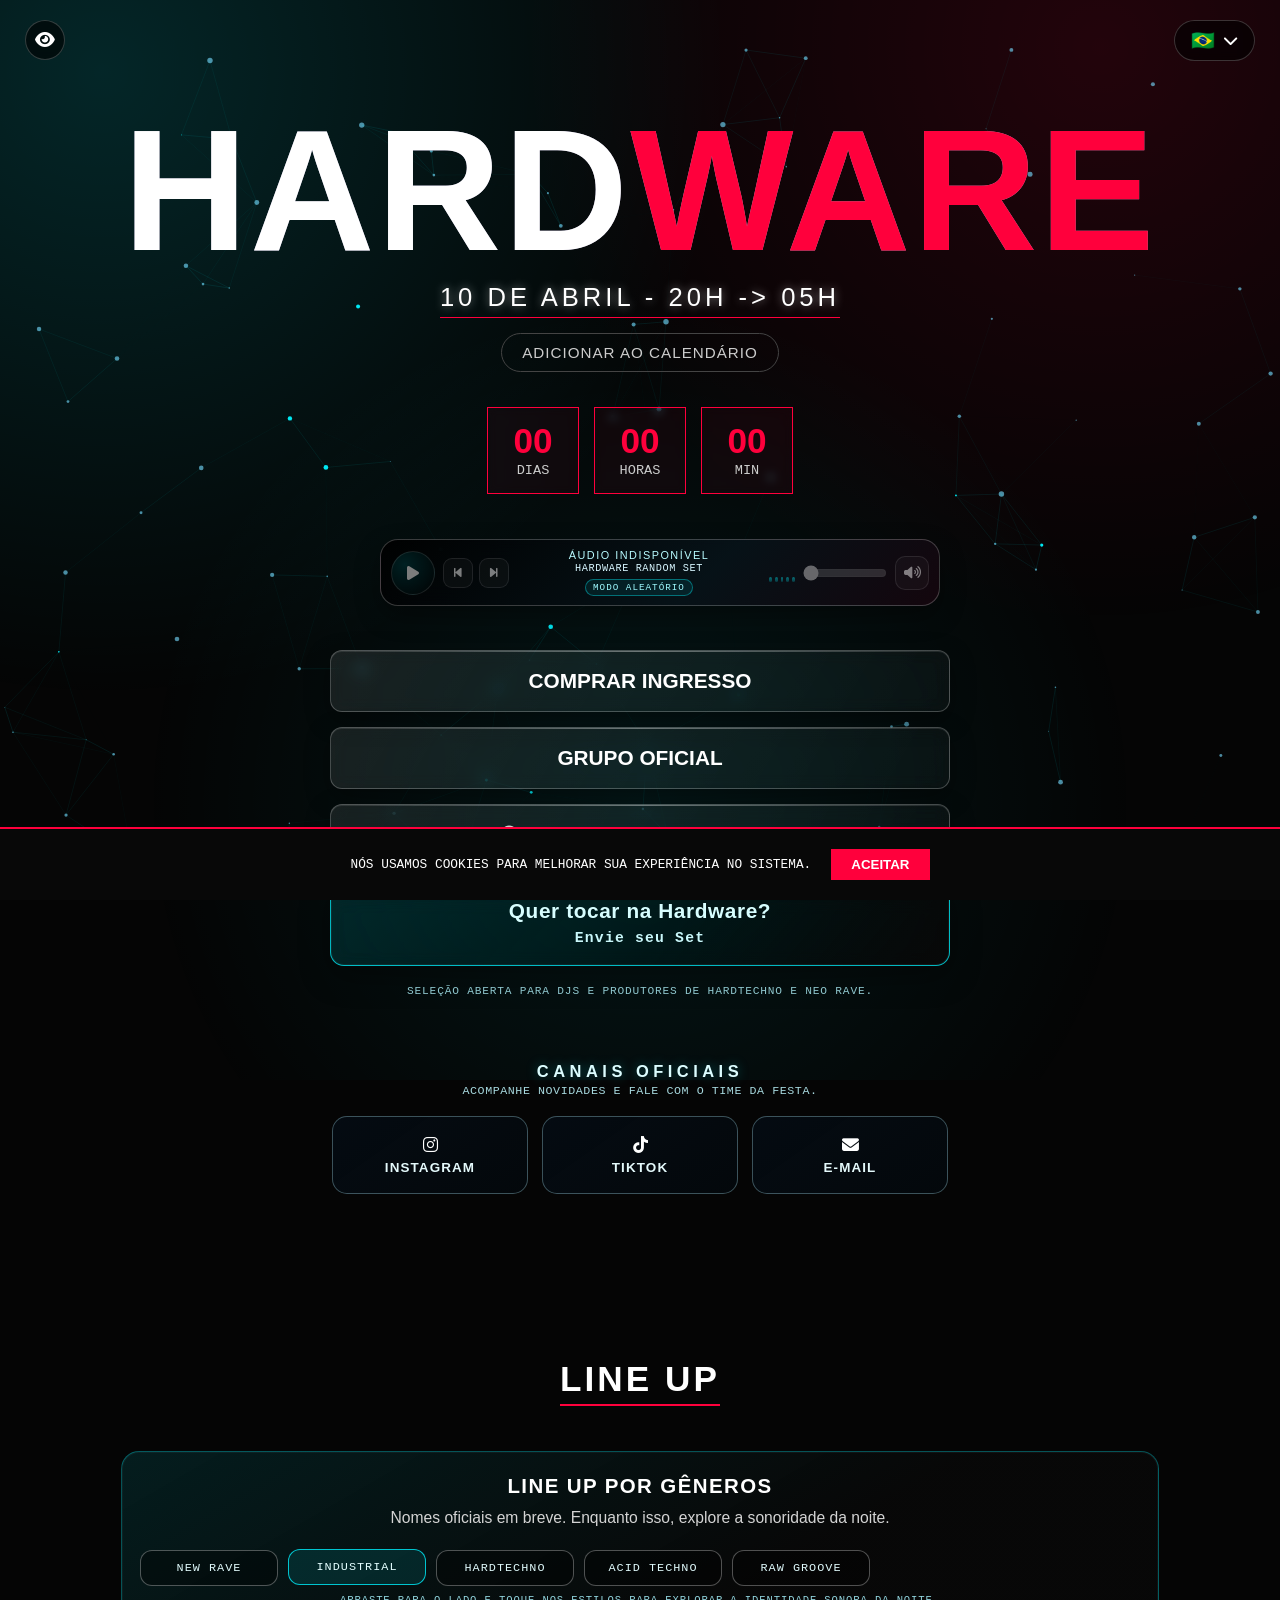
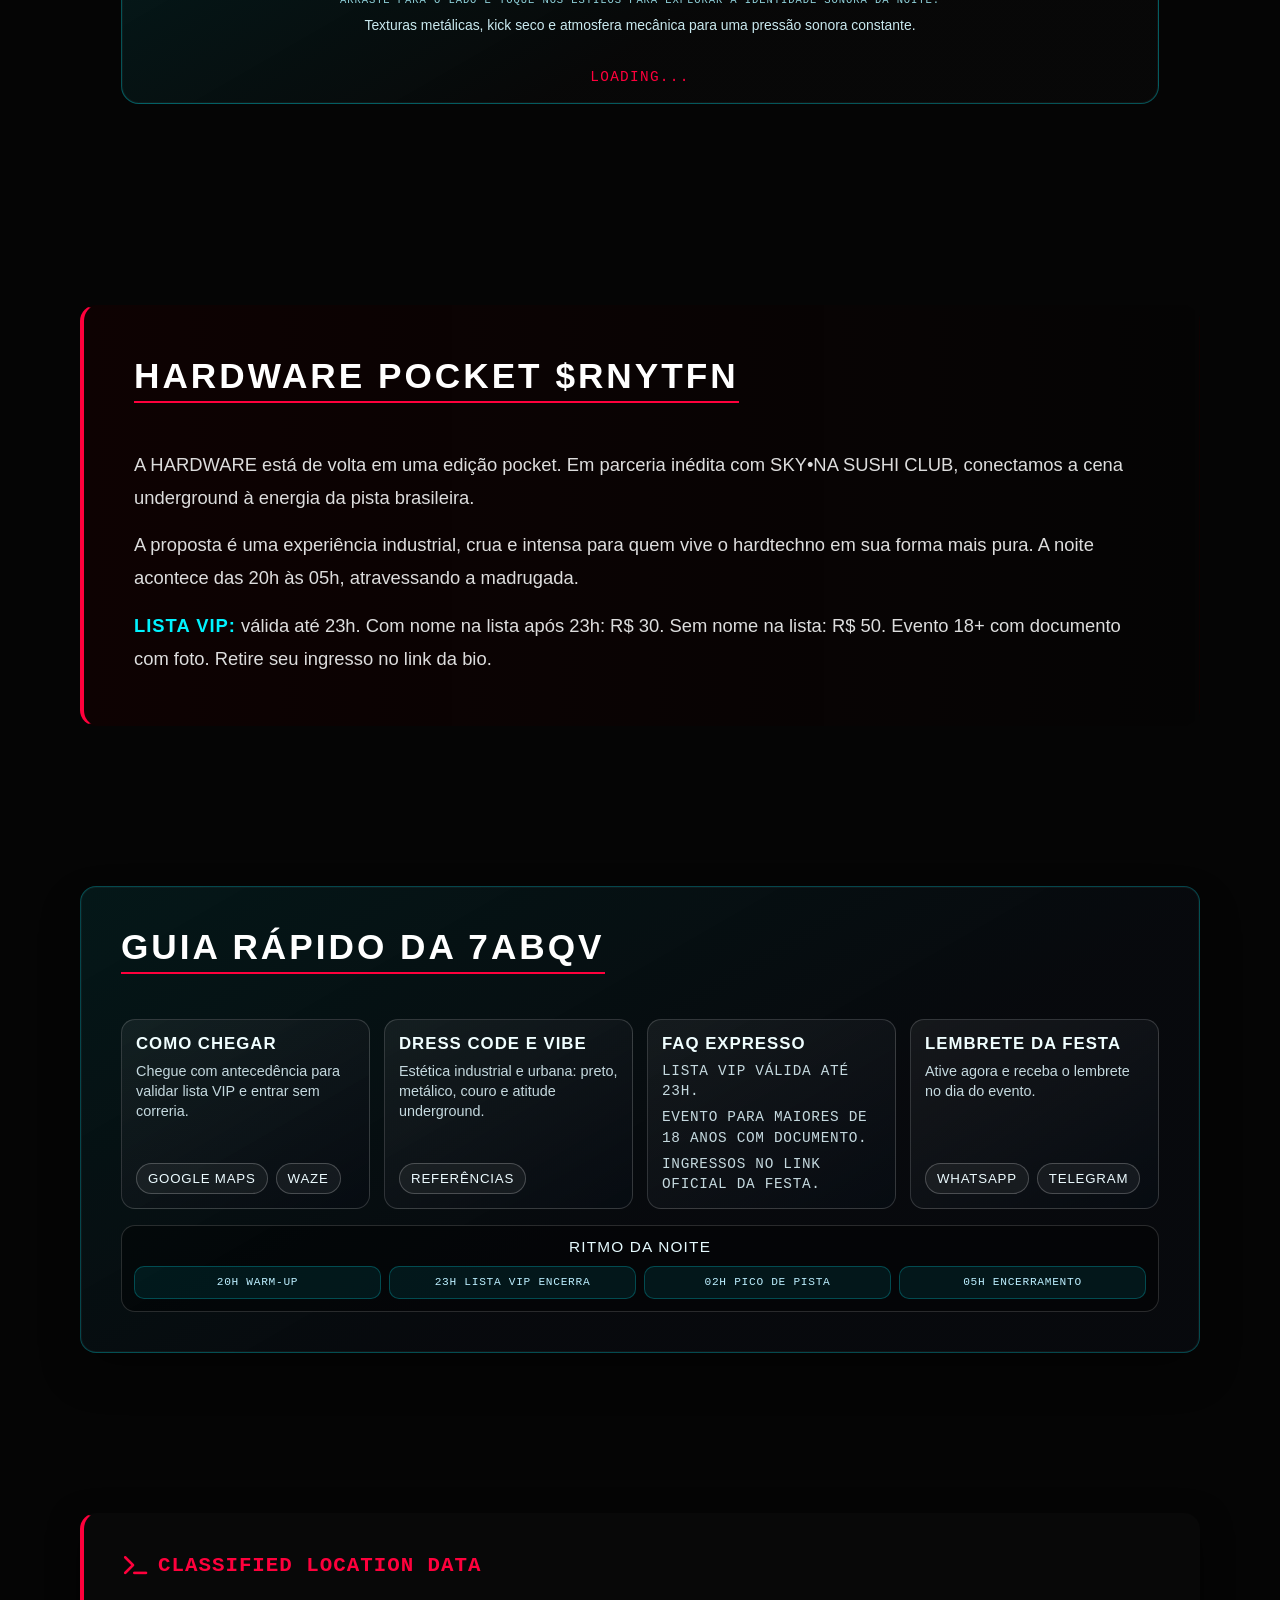
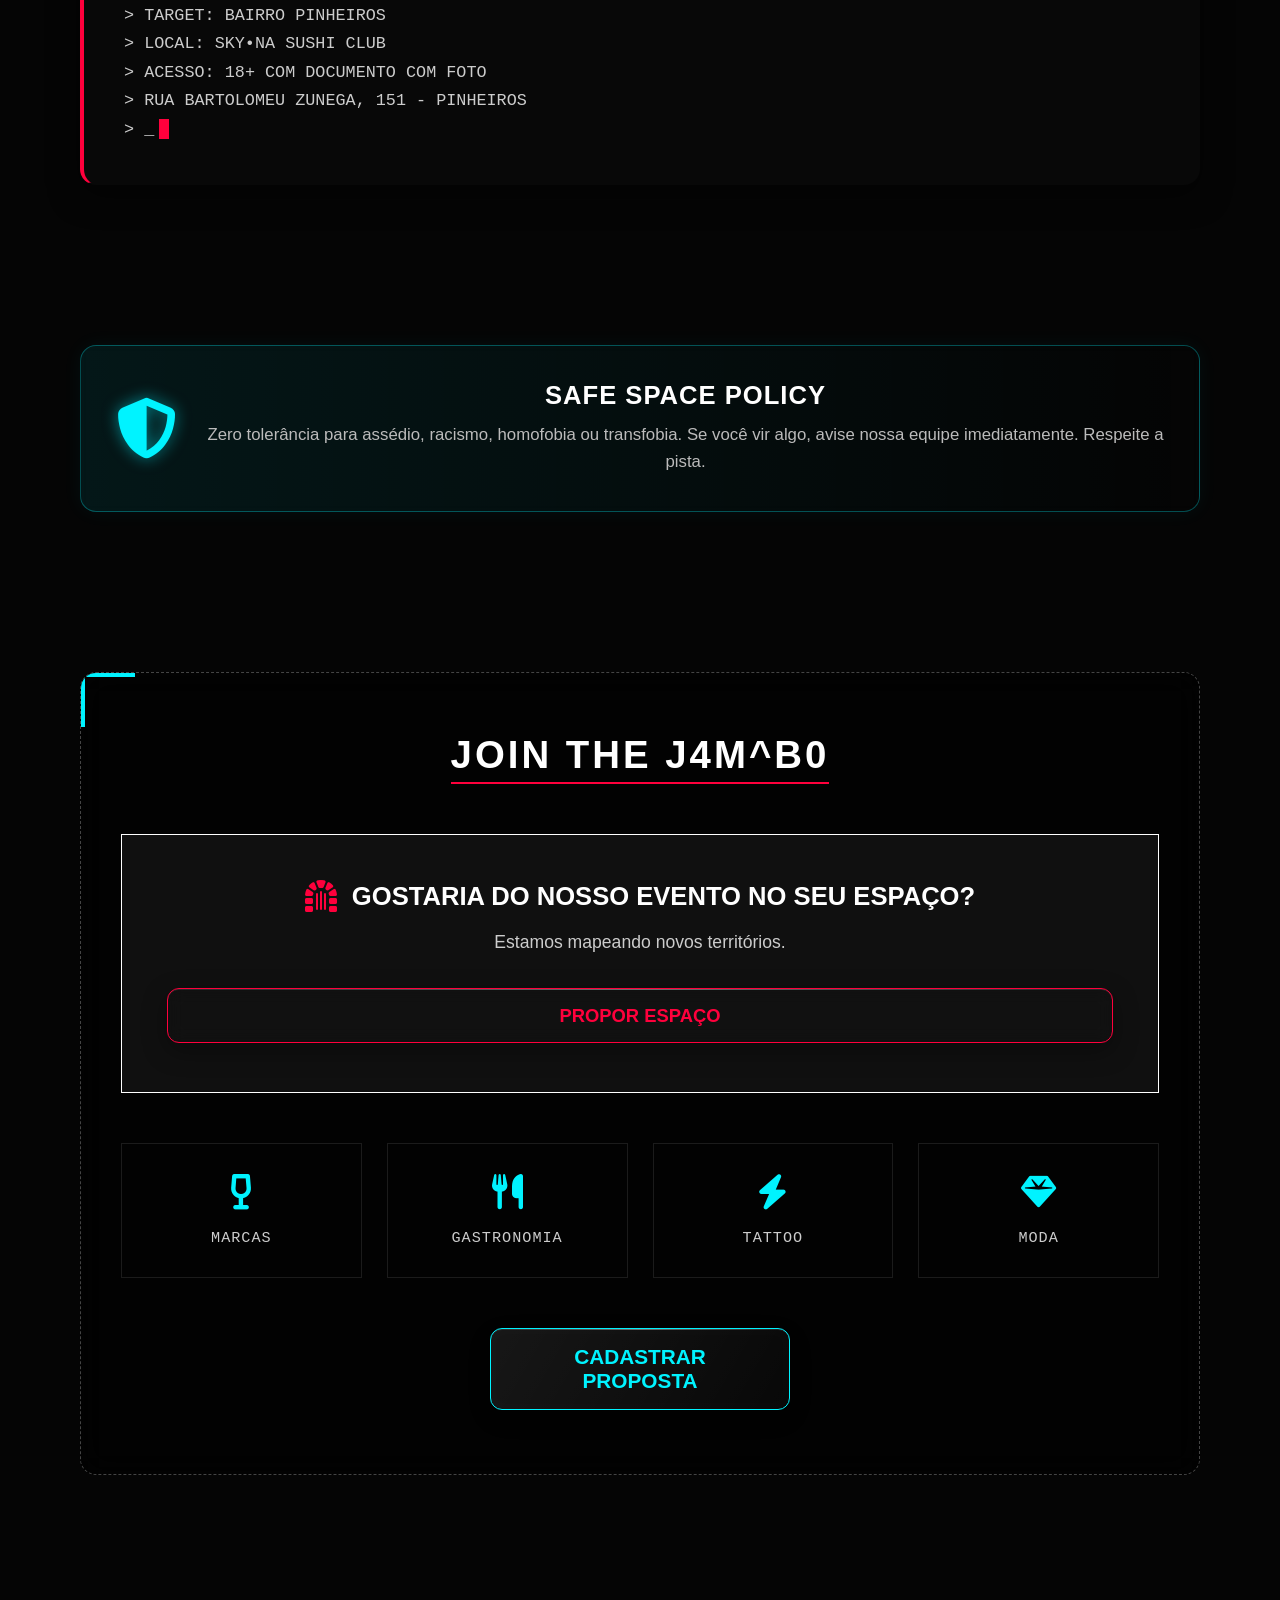
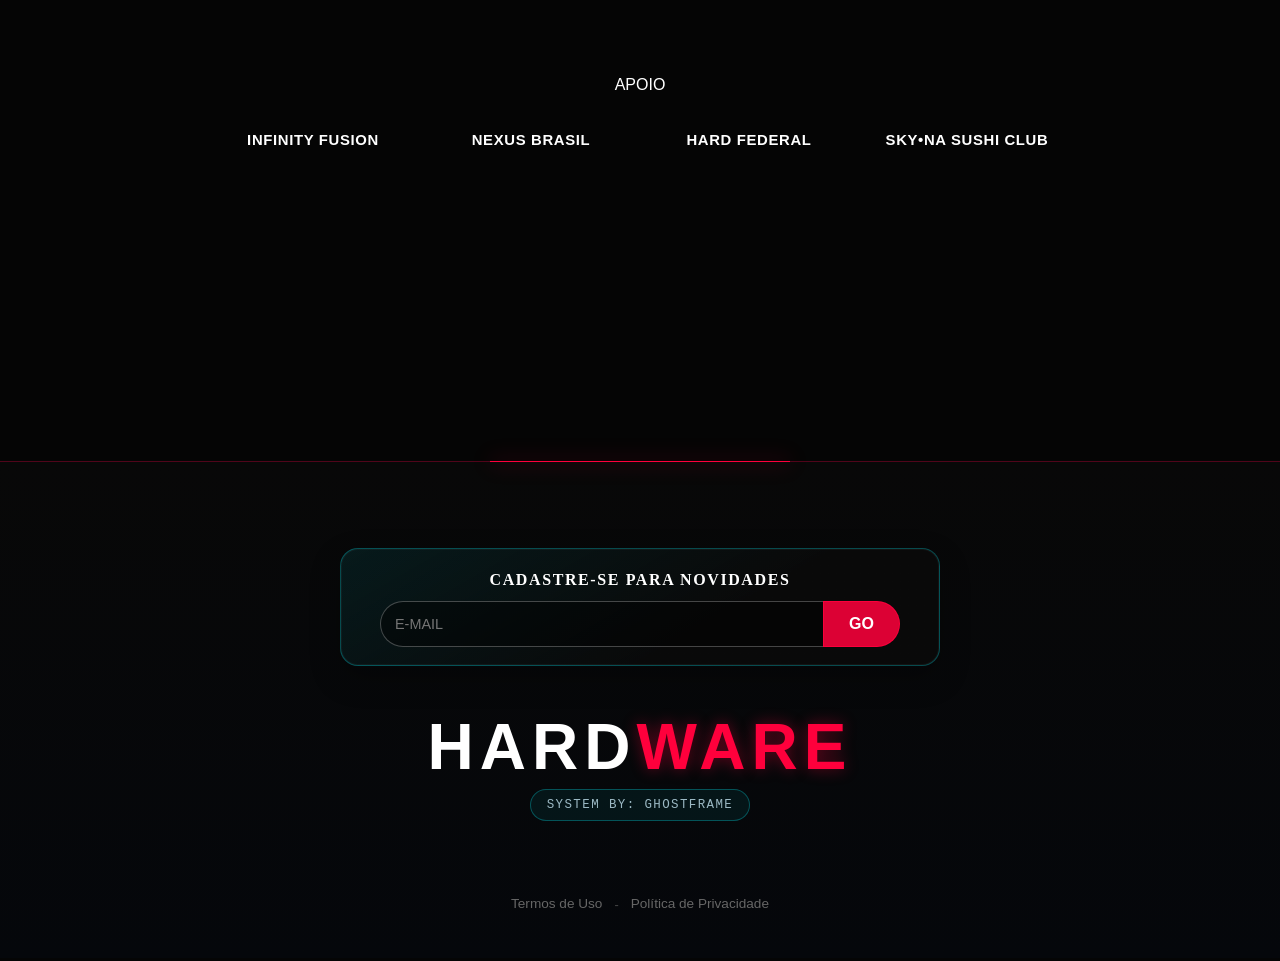
==== commit 8f98d0f7: "feat: ajustes finais mobile Firefox, timeline e location" ====
--- a/index.html
+++ b/index.html
@@ -2,19 +2,23 @@
 <html lang="pt-br">
 <head>
     <meta charset="UTF-8">
-    <meta name="viewport" content="width=device-width, initial-scale=1.0, maximum-scale=1.0, user-scalable=no">
+    <meta name="viewport" content="width=device-width, initial-scale=1.0, viewport-fit=cover">
     
     <title>HARDWARE | Official Site</title>
-    <meta name="description" content="HARDWARE: Hardtechno & Neo Rave em São Paulo. 10 de Abril. Ingressos limitados.">
+    <meta name="description" content="HARDWARE Pocket Edition: Hardtechno & Neo Rave em São Paulo. 10 de Abril, 20h às 05h. Ingressos limitados.">
     <meta name="theme-color" content="#050505">
+    <meta name="referrer" content="strict-origin-when-cross-origin">
+    <meta http-equiv="X-Content-Type-Options" content="nosniff">
+    <meta http-equiv="Permissions-Policy" content="geolocation=(), microphone=(), camera=()">
+    <meta http-equiv="Content-Security-Policy" content="default-src 'self'; script-src 'self' 'unsafe-inline' https://www.googletagmanager.com https://connect.facebook.net https://w.soundcloud.com https://cdnjs.cloudflare.com; style-src 'self' 'unsafe-inline' https://fonts.googleapis.com https://cdnjs.cloudflare.com; img-src 'self' data: https:; font-src 'self' data: https://fonts.gstatic.com https://cdnjs.cloudflare.com; connect-src 'self' https://formspree.io https://w.soundcloud.com https://api.soundcloud.com https://*.soundcloud.com https://www.google-analytics.com https://*.google-analytics.com https://www.googletagmanager.com https://connect.facebook.net https://www.facebook.com; frame-src https://w.soundcloud.com; object-src 'none'; base-uri 'self'; form-action 'self' https://formspree.io; upgrade-insecure-requests">
     
-    <link rel="shortcut icon" href="favicon.png" type="image/png">
-    <link rel="icon" href="favicon.png" type="image/png">
-    <link rel="apple-touch-icon" href="favicon.png">
+    <link rel="icon" href="favicon.svg" type="image/svg+xml">
+    <link rel="alternate icon" href="favicon.png" type="image/png">
+    <link rel="apple-touch-icon" sizes="180x180" href="favicon.png">
 
     <meta property="og:type" content="website">
     <meta property="og:title" content="HARDWARE | Official Site">
-    <meta property="og:description" content="10 DE ABRIL • SÃO PAULO. Cadastre-se na pré-venda.">
+    <meta property="og:description" content="10 DE ABRIL - 20H -> 05H - SÃO PAULO. Pocket Edition.">
     <meta property="og:image" content="share.jpg">
 
     <script async src="https://www.googletagmanager.com/gtag/js?id=G-CSFP9EVRZY"></script>
@@ -35,7 +39,7 @@
     s.parentNode.insertBefore(t,s)}(window, document,'script',
     'https://connect.facebook.net/en_US/fbevents.js');
     
-    // SUBSTITUA PELO SEU ID REAL ANTES DE RODAR ANÚNCIOS
+    // SUBSTITUA PELO SEU ID REAL ANTES DE RODAR ANUNCIOS
     fbq('init', 'SEU_ID_DO_PIXEL_AQUI'); 
     
     fbq('track', 'PageView');
@@ -46,8 +50,6 @@
 
     <link rel="preconnect" href="https://fonts.googleapis.com">
     <link rel="preconnect" href="https://fonts.gstatic.com" crossorigin>
-    <link rel="preconnect" href="https://images.unsplash.com">
-    
     <link href="https://fonts.googleapis.com/css2?family=Inter:wght@300;400;600&family=Rajdhani:wght@500;700;800&family=Share+Tech+Mono&display=swap" rel="stylesheet">
     
     <link rel="stylesheet" href="https://cdnjs.cloudflare.com/ajax/libs/font-awesome/6.4.0/css/all.min.css">
@@ -59,11 +61,11 @@
       "@context": "https://schema.org",
       "@type": "Event",
       "name": "HARDWARE Party",
-      "startDate": "2026-04-10T22:00:00-03:00",
-      "endDate": "2026-04-11T08:00:00-03:00",
-      "location": { "@type": "Place", "name": "Zona Oeste", "address": { "@type": "PostalAddress", "addressLocality": "São Paulo", "addressRegion": "SP", "addressCountry": "BR" } },
+      "startDate": "2026-04-10T20:00:00-03:00",
+      "endDate": "2026-04-11T05:00:00-03:00",
+      "location": { "@type": "Place", "name": "SKY•NA SUSHI CLUB", "address": { "@type": "PostalAddress", "streetAddress": "Rua Bartolomeu Zunega, 151 - Pinheiros", "addressLocality": "São Paulo", "addressRegion": "SP", "addressCountry": "BR" } },
       "image": ["share.jpg"],
-      "description": "Hardtechno & Neo Rave em São Paulo.",
+      "description": "Pocket Edition de Hardtechno & Neo Rave em São Paulo.",
       "organizer": { "@type": "Organization", "name": "HARDWARE Core" }
     }
     </script>
@@ -82,16 +84,17 @@
             --font-body: 'Inter', sans-serif;
         }
 
-        html { background-color: var(--bg-color); height: 100%; -webkit-text-size-adjust: 100%; text-size-adjust: 100%; }
-
-        /* PRELOADER */
+        html { background-color: var(--bg-color); height: 100%; -webkit-text-size-adjust: 100%; -moz-text-size-adjust: 100%; text-size-adjust: 100%; }
+
+        
         #preloader {
             position: fixed; top: 0; left: 0; width: 100%; height: 100%;
-            background: #000; z-index: 99999;
+            background: radial-gradient(circle at 50% 20%, rgba(0, 243, 255, 0.14), transparent 45%), #000; z-index: 99999;
             display: flex; justify-content: center; align-items: center;
             transition: opacity 0.5s ease-out;
             pointer-events: auto;
         }
+        .loader-content { text-align: center; min-width: 300px; }
         .loader-logo {
             font-family: var(--font-tech); font-size: 3rem; color: #fff;
             letter-spacing: 5px; font-weight: 800;
@@ -99,24 +102,37 @@
             will-change: opacity, text-shadow;
         }
         .loader-bar {
-            width: 150px; height: 2px; background: #333; margin: 20px auto 0;
+            width: 320px; max-width: 88vw;
+            height: 9px; margin: 18px auto 10px;
+            border-radius: 999px;
+            background: rgba(255,255,255,0.12);
+            border: 1px solid rgba(255,255,255,0.2);
             position: relative; overflow: hidden;
         }
-        .loader-bar::after {
-            content: ''; position: absolute; top: 0; left: 0; height: 100%; width: 50%;
-            background: var(--alert-red); animation: load-slide 1s infinite linear;
+        .loader-bar-fill {
+            width: 0%;
+            height: 100%;
+            border-radius: inherit;
+            background: linear-gradient(90deg, var(--alert-red), var(--cyan-neon));
+            box-shadow: 0 0 20px rgba(0, 243, 255, 0.45);
+            transition: width 0.16s linear;
+        }
+        .loader-progress {
+            font-family: var(--font-mono);
+            font-size: 0.9rem;
+            letter-spacing: 1px;
+            color: #d5faff;
         }
         @keyframes pulse-load { 0%, 100% { opacity: 0.5; } 50% { opacity: 1; text-shadow: 0 0 15px var(--alert-red); } }
-        @keyframes load-slide { 0% { left: -50%; } 100% { left: 100%; } }
-
-        /* RESET & BASE */
+
+        
         * { margin: 0; padding: 0; box-sizing: border-box; -webkit-tap-highlight-color: transparent; }
-        
-        /* BACKGROUNDS */
+        img, svg, video, canvas { max-width: 100%; height: auto; }
+        
+        
         .bg-fixed {
             position: fixed; top: 0; left: 0; width: 100%; height: 100%; z-index: -2;
-            background: #050505 linear-gradient(rgba(0,0,0,0.85), rgba(0,0,0,0.85)), url('https://images.unsplash.com/photo-1518391846015-55a33d5292f3?q=60&w=1080&auto=format&fit=crop');
-            background-size: cover; background-position: center; background-repeat: no-repeat;
+            background: #050505;
             will-change: transform;
         }
         #particles-canvas {
@@ -128,12 +144,12 @@
             background-color: transparent; color: var(--text-white);
             font-family: var(--font-body); -webkit-font-smoothing: antialiased;
             padding-bottom: 0;
-            width: 100%; overflow-x: hidden; min-height: 100%;
-        }
-        
-        body.loaded { overflow: auto; }
-
-        /* HEADER & NAV */
+            width: 100%; overflow: hidden; overflow-x: hidden; min-height: 100%;
+        }
+        
+        body.loaded { overflow-x: hidden; overflow-y: auto; }
+
+        
         .top-nav-container {
             position: fixed; top: 0; left: 0; width: 100%;
             display: flex; justify-content: space-between;
@@ -167,7 +183,7 @@
         .lang-dropdown {
             position: absolute; top: 55px; right: 0; background: rgba(10,10,10,0.95); 
             border: 1px solid #333; border-radius: 12px;
-            display: none; flex-direction: column; width: 160px; 
+            display: none; flex-direction: column; width: 178px; 
             box-shadow: 0 10px 40px rgba(0,0,0,0.8); backdrop-filter: blur(10px);
         }
         .lang-dropdown.show { display: flex; }
@@ -176,10 +192,11 @@
             font-size: 0.9rem; color: #ccc; display: flex; align-items: center; 
             gap: 12px; font-family: var(--font-tech); font-weight: 600;
         }
+        .lang-option span { font-size: 1.1rem; }
         .lang-option:last-child { border-bottom: none; }
         .lang-option:hover { background: var(--alert-red); color: #fff; }
 
-        /* LIGHT MODE */
+        
         body.light-mode { background-color: #f4f4f4; color: #000; }
         html.light-mode { background-color: #f4f4f4; }
         body.light-mode .bg-fixed { display: none; }
@@ -215,62 +232,132 @@
         body.light-mode .event-date-display { color: #000; text-shadow: none; border-color: #000; }
         body.light-mode .add-calendar-btn { color: #555; border-color: #999; }
         body.light-mode .add-calendar-btn:hover { color: #000; border-color: #000; }
-        
-        body.light-mode .action-hub, body.light-mode .partner-call-section, body.light-mode .venue-request-box, body.light-mode .terminal-box, body.light-mode .about-section, body.light-mode .safe-space-badge, body.light-mode .opp-item, body.light-mode .artist-card, body.light-mode .partner-box { background: #fff; border-color: #ccc; color: #000; box-shadow: 0 2px 10px rgba(0,0,0,0.05); }
+        body.light-mode .hero-kicker { color: #000; border-color: #000; background: rgba(0,0,0,0.05); text-shadow: none; }
+        
+        body.light-mode .partner-call-section, body.light-mode .venue-request-box, body.light-mode .terminal-box, body.light-mode .about-section, body.light-mode .safe-space-badge, body.light-mode .opp-item, body.light-mode .artist-card { background: #fff; border-color: #ccc; color: #000; box-shadow: 0 2px 10px rgba(0,0,0,0.05); }
         
         body.light-mode .about-text, body.light-mode .terminal-text, body.light-mode .safe-content p, body.light-mode .venue-text, body.light-mode .opp-item p { color: #333; }
-        
-        body.light-mode .btn, body.light-mode .btn-venue-contact, body.light-mode .btn-vendor-contact { border-color: #000; color: #000; }
-        body.light-mode .btn-venue-contact:hover, body.light-mode .btn-vendor-contact:hover { background: #000; color: #fff; }
-        body.light-mode .btn-social { color: #000 !important; border-color: #ccc !important; }
-        body.light-mode .btn-social:hover { color: var(--cyan-neon) !important; border-color: var(--cyan-neon) !important; background: rgba(0,0,0,0.8) !important; }
-        
-        body.light-mode .partner-box { border-color: #ccc; color: #000; background: #fff; }
-        body.light-mode .partner-box span { color: #000 !important; }
+        body.light-mode .event-tools-section { background: linear-gradient(150deg, rgba(0, 147, 158, 0.1), rgba(255,255,255,0.97) 60%); border-color: #b8c8d3; box-shadow: 0 8px 20px rgba(0,0,0,0.06); }
+        body.light-mode .tool-card { background: #ffffff; border-color: #cad5de; }
+        body.light-mode .tool-card h4 { color: #0c2530; }
+        body.light-mode .tool-card p { color: #334f59; }
+        body.light-mode .mini-faq-item { color: #385864; }
+        body.light-mode .tool-btn { color: #183541; border-color: #b7c5d0; background: #f7fbff; }
+        body.light-mode .tool-btn:hover { color: #007f8a; border-color: #00a2ad; background: #ffffff; }
+        body.light-mode .night-timeline { background: #f8fcff; border-color: #c6d1da; }
+        body.light-mode .night-timeline-title { color: #0f2b36; }
+        body.light-mode .timeline-step { color: #0e3948; background: rgba(0,147,158,0.08); border-color: #8fb9c5; }
+        body.light-mode .lineup-announce { background: linear-gradient(150deg, rgba(0, 147, 158, 0.08), rgba(255,255,255,0.98) 60%); border-color: #c2d0d9; box-shadow: inset 0 0 0 1px rgba(255,255,255,0.5); }
+        body.light-mode .lineup-announce-title { color: #0a1e28; }
+        body.light-mode .lineup-announce-text { color: #35505c; }
+        body.light-mode .resident-badge { border: 1px solid #becbd4; border-bottom-color: #becbd4; background: #f5f9fc; color: #163340; }
+        body.light-mode .resident-badge.is-active,
+        body.light-mode .resident-badge:hover { border-color: #00a2ad; background: rgba(0,147,158,0.08); color: #007c86; box-shadow: none; text-shadow: none; }
+        body.light-mode .resident-badges-wrap::before { background: linear-gradient(90deg, rgba(255,255,255,0.95), transparent); }
+        body.light-mode .resident-badges-wrap::after { background: linear-gradient(270deg, rgba(255,255,255,0.95), transparent); }
+        body.light-mode .lineup-hint { color: #3a5a66; }
+        body.light-mode .lineup-genre-description { color: #35505c; }
+        body.light-mode .lineup-loading { color: #b00034; }
+        body.light-mode .about-vip strong { color: #007985; }
+        
+        body.light-mode .btn,
+        body.light-mode .btn-venue-contact,
+        body.light-mode .btn-vendor-contact {
+            border-color: #b8c2cc !important;
+            color: #0f1c22 !important;
+            background: linear-gradient(145deg, #ffffff, #f0f4f7) !important;
+            box-shadow: inset 0 1px 0 rgba(255,255,255,0.95), 0 10px 18px rgba(0,0,0,0.08);
+        }
+        body.light-mode .btn i { color: #1d2c36 !important; }
+        body.light-mode .btn:hover,
+        body.light-mode .btn-venue-contact:hover,
+        body.light-mode .btn-vendor-contact:hover {
+            background: #ffffff !important;
+            border-color: #7a8b99 !important;
+            color: #05141c !important;
+        }
+        body.light-mode .social-hub { border-color: #c9d4dc; }
+        body.light-mode .social-hub-title { color: #09323b; text-shadow: none; }
+        body.light-mode .social-hub-text { color: #38525a; }
+        body.light-mode .btn-social { color: #121212 !important; border: 1px solid #c3cdd6 !important; background: rgba(255,255,255,0.84) !important; }
+        body.light-mode .btn-social i { color: #19313a; }
+        body.light-mode .btn-social::before { display: none; }
+        body.light-mode .btn-social:hover { color: #008e97 !important; border-color: #00a2ad !important; background: #ffffff !important; box-shadow: none !important; }
+        body.light-mode .btn-social:hover i { color: #008e97; box-shadow: none; }
+        body.light-mode .btn-social .social-label { color: #1a3138; }
+        
+        body.light-mode .partner-box { border: none; color: #000; background: transparent; box-shadow: none; opacity: 1; }
+        body.light-mode .partner-box .partner-name { color: #000 !important; }
         
         body.light-mode .countdown-box { border-color: #999; background: #fff; }
-        body.light-mode footer { background: #e0e0e0; color: #000; border-top-color: #999; }
-        
-        body.light-mode .newsletter-input { border-color: #666; color: #000; }
+        body.light-mode footer { background: linear-gradient(180deg, #eef2f5, #e4eaef); color: #000; border-top-color: #b7c5d1; }
+        
+        body.light-mode .newsletter-box { background: linear-gradient(150deg, rgba(0,147,158,0.08), rgba(255,255,255,0.95)); border-color: #c5d2dc; box-shadow: 0 8px 22px rgba(0,0,0,0.08); }
+        body.light-mode .newsletter-input { border-color: #a6b4bf; color: #0c1b23; background: #ffffff; }
         body.light-mode .newsletter-input::placeholder { color: #555; }
-        body.light-mode .newsletter-btn { border-color: #000; background: #000; color: #fff; }
-        
-        body.light-mode .footer-links a { color: #333; }
+        body.light-mode .newsletter-btn { border-color: #d31d4f; background: #d31d4f; color: #fff; }
+        
+        body.light-mode .footer-links a,
+        body.light-mode .footer-links button { color: #333; }
         body.light-mode .modal-content { background: #fff; color: #000; border-color: #ccc; }
         body.light-mode .modal-close { color: #000; }
-        body.light-mode .age-warning-banner { border-color: #000; background: rgba(0,0,0,0.05); color: #000; }
-        body.light-mode .dev-signature { color: #666; border-color: #ccc; }
-        body.light-mode .dev-signature:hover { border-color: #000; color: #000; background: transparent; }
-        body.light-mode .btn-artist { border-color: #000; color: #000; background: rgba(0,0,0,0.05); }
-        body.light-mode .btn-artist:hover { background: #000; color: #fff; }
+        body.light-mode .age-warning-banner { border-color: #b00034; background: rgba(176,0,52,0.08); color: #b00034; }
+        body.light-mode .age-warning-banner i { background: rgba(176,0,52,0.16); color: #b00034; }
+        body.light-mode .dev-signature { color: #32505a; border-color: #b4c2cc; background: rgba(255,255,255,0.82); }
+        body.light-mode .dev-signature:hover { border-color: #00838f; color: #006b74; background: #ffffff; }
+        body.light-mode .btn-artist { border-color: #0d8791 !important; color: #003d42 !important; background: linear-gradient(130deg, rgba(0,153,170,0.12), rgba(255,255,255,0.95) 70%) !important; }
+        body.light-mode .btn-artist .artist-cta-title,
+        body.light-mode .btn-artist strong { color: #0f3136 !important; }
+        body.light-mode .btn-artist .artist-cta-sub, body.light-mode .btn-artist small { color: #3b4d52; }
+        body.light-mode .artist-cta-note { color: #3e535c; }
+        body.light-mode .btn-artist:hover { background: rgba(0,153,170,0.16) !important; color: #002d31 !important; }
         
         body.light-mode .section-title:hover, body.light-mode .about-title:hover, body.light-mode .partner-call-title:hover { color: var(--alert-red); text-shadow: none; letter-spacing: 5px; }
-        body.light-mode .artist-card:active, body.light-mode .venue-request-box:active, body.light-mode .opp-item:active, body.light-mode .btn:active:not(.btn-disabled), body.light-mode .btn-social:active { border-color: #000; background: #eee; }
-        
-        body.light-mode .sticky-cta { background: transparent; }
-        body.light-mode .btn-sticky { background: #000; border-color: #000; color: #fff; }
-        
-        body.light-mode .scarcity-bar { border-color: #999; background: rgba(0,0,0,0.05); }
-        body.light-mode .scarcity-text { color: #000; text-shadow: none; }
-
-        /* HERO SECTION */
+        body.light-mode .artist-card:active, body.light-mode .venue-request-box:active, body.light-mode .opp-item:active, body.light-mode .btn:active:not(.btn-disabled) { border-color: #000; background: #eee; }
+        
+        body.light-mode .audio-dock {
+            background: linear-gradient(120deg, rgba(255,255,255,0.98), rgba(235,244,248,0.95));
+            border-color: #c2ccd7;
+            box-shadow: 0 10px 24px rgba(0,0,0,0.12);
+        }
+        body.light-mode .audio-main-btn { border-color: #bbb; color: #111; background: radial-gradient(circle at 30% 30%, rgba(0, 243, 255, 0.2), #fff); }
+        body.light-mode .audio-nav-btn { border-color: #b9c3cd; color: #12303a; background: #ffffff; }
+        body.light-mode .audio-nav-btn:hover { border-color: #00a2ad; color: #007b86; background: #ffffff; }
+        body.light-mode .audio-status { color: #005e66; }
+        body.light-mode .audio-track { color: #2f2f2f; }
+        body.light-mode .audio-badge { color: #055f66; border-color: #7ab4be; background: rgba(0,147,158,0.08); }
+        body.light-mode .audio-visualizer span { background: linear-gradient(180deg, #008997, #006873); }
+        body.light-mode .audio-float-toggle,
+        body.light-mode .audio-float-mute {
+            background: #ffffff;
+            color: #13303a;
+            border-color: #c5cfd8;
+        }
+        body.light-mode .audio-float-panel { background: rgba(255,255,255,0.96); border-color: #c5cfd8; }
+        body.light-mode .audio-float-toggle:hover,
+        body.light-mode .audio-float-mute:hover { border-color: #00a2ad; color: #007f8a; }
+
+        
         .hero-section {
-            min-height: 100vh; display: flex; flex-direction: column;
+            min-height: 100vh;
+            min-height: 100svh;
+            display: flex; flex-direction: column;
             justify-content: center; align-items: center; text-align: center;
             padding: 140px 20px 60px 20px;
         }
 
-        /* EFEITO: RGB BREATH + BICOLOR */
+        
         h1 {
             font-family: var(--font-tech); 
-            /* CLAMP: Garante escala correta em todos devices */
-            font-size: clamp(3.5rem, 12vw, 8rem);
+            
+            font-size: clamp(4.8rem, 15vw, 10.8rem);
             line-height: 0.85; font-weight: 800; text-transform: uppercase;
-            margin-bottom: 30px; 
+            margin-bottom: 18px; 
             color: #fff; 
             letter-spacing: 2px;
             position: relative;
             text-wrap: balance;
+            max-width: 100%;
             z-index: 1;
             will-change: transform;
         }
@@ -307,13 +394,27 @@
             100% { transform: translate(2px, 0); opacity: 0.3; }
         }
 
-        /* WARE é Vermelho */
+        
         h1 span { color: var(--alert-red) !important; }
+        .hero-kicker {
+            margin-top: -8px;
+            margin-bottom: 16px;
+            font-family: var(--font-mono);
+            letter-spacing: 4px;
+            text-transform: uppercase;
+            font-size: 0.9rem;
+            color: var(--cyan-neon);
+            text-shadow: 0 0 12px rgba(0, 243, 255, 0.5);
+            border: 1px solid rgba(0, 243, 255, 0.35);
+            padding: 7px 14px;
+            border-radius: 999px;
+            background: rgba(0, 243, 255, 0.07);
+        }
 
         .event-date-display {
             font-family: var(--font-tech); font-size: 1.6rem; color: #fff; margin-bottom: 15px;
             letter-spacing: 4px; text-shadow: 0 0 10px rgba(255,255,255,0.5);
-            border-bottom: 1px solid var(--alert-red); padding-bottom: 5px; white-space: nowrap;
+            border-bottom: 1px solid var(--alert-red); padding-bottom: 5px; white-space: normal; max-width: 100%; text-wrap: balance;
         }
 
         .add-calendar-btn {
@@ -323,7 +424,7 @@
         }
         .add-calendar-btn:hover { border-color: var(--cyan-neon); color: var(--cyan-neon); background: rgba(0, 243, 255, 0.1); }
 
-        /* Countdown */
+        
         .countdown-container { display: flex; gap: 15px; margin-bottom: 45px; flex-wrap: wrap; justify-content: center; }
         .countdown-box {
             background: rgba(255, 0, 60, 0.05); border: 1px solid var(--alert-red);
@@ -332,136 +433,644 @@
         .countdown-number { font-family: var(--font-tech); font-size: 2.2rem; font-weight: 700; color: var(--alert-red); line-height: 1; }
         .countdown-label { font-size: 0.85rem; text-transform: uppercase; color: #ccc; margin-top: 5px; font-family: var(--font-mono); }
 
-        /* Action Hub */
+        h1,
+        .event-date-display,
+        .section-title,
+        .about-title,
+        .partner-call-title,
+        .btn,
+        .about-text,
+        .terminal-text,
+        .safe-content p,
+        .social-hub-text {
+            overflow-wrap: break-word;
+            word-break: normal;
+        }
+
+        
         .action-hub {
             display: flex; flex-direction: column; gap: 15px;
-            width: 100%; max-width: 480px; background: rgba(10,10,10,0.85);
-            padding: 40px 30px; border: 1px solid rgba(255,255,255,0.1); border-radius: 4px;
-            backdrop-filter: blur(15px); box-shadow: 0 30px 60px rgba(0,0,0,0.7); margin-bottom: 40px; text-align: center;
-        }
-        
-        /* SCARCITY BAR */
-        .scarcity-bar {
-            width: 100%;
-            background: rgba(255,255,255,0.05);
-            height: 26px;
-            border: 1px solid #333;
-            margin-bottom: 10px;
-            position: relative;
-            overflow: hidden;
-            display: flex;
-            align-items: center;
-            justify-content: center;
-        }
-        
-        .scarcity-fill {
-            position: absolute;
-            top: 0; left: 0; height: 100%;
-            width: 30%;
-            background: repeating-linear-gradient(
-                45deg,
-                var(--alert-red),
-                var(--alert-red) 10px,
-                #cc0033 10px,
-                #cc0033 20px
-            );
-            opacity: 0.5;
-            animation: move-stripes 20s linear infinite;
-        }
-        
-        @keyframes move-stripes { from { background-position: 0 0; } to { background-position: 500px 0; } }
-
-        .scarcity-text {
-            position: relative; z-index: 2;
-            font-family: var(--font-mono);
-            font-size: 0.8rem;
-            color: #fff;
-            letter-spacing: 0.5px;
-            text-shadow: 0 1px 2px #000;
-            font-weight: 700;
+            width: 100%; max-width: 520px;
+            background: transparent;
+            padding: 0;
+            border: none;
+            border-radius: 0;
+            backdrop-filter: none;
+            box-shadow: none;
+            margin-bottom: 40px;
+            text-align: center;
+            overflow: visible;
         }
         
         .btn {
             padding: 18px; font-family: var(--font-tech); font-size: 1.3rem; font-weight: 700; 
             text-transform: uppercase; text-decoration: none; color: #fff;
             display: flex; justify-content: center; align-items: center;
-            gap: 12px; width: 100%; border-radius: 2px;
-            background: rgba(255, 255, 255, 0.03); border: 1px solid rgba(255, 255, 255, 0.2); 
-            transition: all 0.3s cubic-bezier(0.25, 0.8, 0.25, 1); position: relative; overflow: hidden;
+            gap: 12px; width: 100%; border-radius: 12px;
+            background: linear-gradient(120deg, rgba(255,255,255,0.09), rgba(255,255,255,0.03));
+            border: 1px solid rgba(255, 255, 255, 0.24);
+            backdrop-filter: blur(8px) saturate(135%);
+            box-shadow: inset 0 1px 0 rgba(255,255,255,0.1), 0 8px 24px rgba(0,0,0,0.35);
+            transition: all 0.35s cubic-bezier(0.22, 1, 0.36, 1); position: relative; overflow: hidden;
             text-align: center;
-        }
+            line-height: 1.15;
+            text-wrap: balance;
+        }
+        .btn::before {
+            content: "";
+            position: absolute;
+            inset: 0;
+            background: linear-gradient(110deg, transparent 30%, rgba(255,255,255,0.22) 50%, transparent 70%);
+            transform: translateX(-120%);
+            transition: transform 0.85s ease;
+            pointer-events: none;
+        }
+        .btn::after {
+            content: "";
+            position: absolute;
+            left: 12px;
+            right: 12px;
+            top: 0;
+            height: 1px;
+            background: linear-gradient(90deg, transparent, rgba(255,255,255,0.7), transparent);
+            opacity: 0.45;
+            pointer-events: none;
+        }
+        .btn:hover {
+            transform: translateY(-3px);
+            border-color: rgba(255,255,255,0.7);
+            box-shadow: inset 0 1px 0 rgba(255,255,255,0.16), 0 14px 26px rgba(0,0,0,0.45);
+        }
+        .btn:hover::before { transform: translateX(120%); }
         .btn i { font-size: 1.2rem; color: rgba(255, 255, 255, 0.8); transition: 0.3s; }
         
-        .btn-orange:hover { border-color: var(--ticket-orange) !important; color: var(--ticket-orange) !important; background: rgba(255, 85, 0, 0.1) !important; box-shadow: 0 0 25px rgba(255, 85, 0, 0.4) !important; transform: scale(1.02); }
+        .btn-orange:hover { border-color: var(--ticket-orange) !important; color: var(--ticket-orange) !important; background: rgba(255, 85, 0, 0.14) !important; box-shadow: 0 16px 28px rgba(255, 85, 0, 0.32) !important; }
         .btn-orange:hover i { color: var(--ticket-orange) !important; }
 
-        .btn-green:hover { border-color: var(--whatsapp-green) !important; color: var(--whatsapp-green) !important; background: rgba(37, 211, 102, 0.1) !important; box-shadow: 0 0 25px rgba(37, 211, 102, 0.4) !important; transform: scale(1.02); }
+        .btn-green:hover { border-color: var(--whatsapp-green) !important; color: var(--whatsapp-green) !important; background: rgba(37, 211, 102, 0.14) !important; box-shadow: 0 16px 28px rgba(37, 211, 102, 0.3) !important; }
         .btn-green:hover i { color: var(--whatsapp-green) !important; }
 
-        .btn-cyan:hover { border-color: var(--cyan-neon) !important; color: var(--cyan-neon) !important; background: rgba(0, 243, 255, 0.05) !important; box-shadow: 0 0 25px rgba(0, 243, 255, 0.3) !important; transform: scale(1.02); }
+        .btn-cyan:hover { border-color: var(--cyan-neon) !important; color: var(--cyan-neon) !important; background: rgba(0, 243, 255, 0.1) !important; box-shadow: 0 16px 28px rgba(0, 243, 255, 0.3) !important; }
         .btn-cyan:hover i { color: var(--cyan-neon) !important; }
 
         .btn-disabled { border-color: rgba(255, 215, 0, 0.3) !important; color: rgba(255, 215, 0, 0.5) !important; cursor: not-allowed; opacity: 0.7; }
+        .btn-disabled::before, .btn-disabled::after { display: none; }
         .btn-disabled:hover { transform: none; box-shadow: none !important; background: transparent !important; }
         .btn-disabled i { color: rgba(255, 215, 0, 0.5) !important; }
 
-        .social-row { display: flex; gap: 15px; margin-top: 10px; justify-content: center; }
-        
-        .btn-social { 
-            flex: 1; padding: 15px; 
-            border: 1px solid rgba(255, 255, 255, 0.2); color: #fff; 
-            text-align: center; font-size: 1.3rem; 
-            transition: all 0.3s ease;
-            background: rgba(255, 255, 255, 0.03); 
-            display: flex; justify-content: center; align-items: center; 
-        }
-        .btn-social:hover { 
-            border-color: var(--cyan-neon) !important; 
-            color: var(--cyan-neon) !important; 
-            background: rgba(0, 243, 255, 0.1) !important; 
-            box-shadow: 0 0 15px rgba(0, 243, 255, 0.2) !important; 
-            transform: translateY(-3px); 
-        }
-
-        .age-warning-banner { display: inline-block; border: 1px solid var(--alert-red); background: rgba(255, 0, 60, 0.1); color: var(--alert-red); padding: 12px 25px; font-family: var(--font-tech); font-weight: 700; text-transform: uppercase; font-size: 0.9rem; letter-spacing: 2px; margin-bottom: 60px; }
-
-        /* SECTIONS */
+        .social-hub {
+            width: 100%;
+            border: none;
+            border-radius: 0;
+            padding: 10px 2px 2px;
+            background: transparent;
+            box-shadow: none;
+            margin-top: 20px;
+            isolation: isolate;
+        }
+        .social-hub-title {
+            margin: 0;
+            font-family: var(--font-tech);
+            font-weight: 800;
+            letter-spacing: clamp(2px, 0.35vw, 6px);
+            text-transform: uppercase;
+            color: #dcfdff;
+            font-size: 1.03rem;
+            text-shadow: 0 0 12px rgba(0, 243, 255, 0.34);
+        }
+        .social-hub-text {
+            margin: 2px 0 0;
+            font-family: var(--font-mono);
+            font-size: 0.73rem;
+            letter-spacing: 0.55px;
+            color: #a7d8de;
+            line-height: 1.45;
+            text-transform: uppercase;
+        }
+        .social-row {
+            display: grid;
+            grid-template-columns: repeat(3, minmax(88px, 1fr));
+            gap: 14px;
+            margin-top: 12px;
+            padding-top: 4px;
+            padding-bottom: 2px;
+            align-items: start;
+            width: 100%;
+            overflow: visible;
+            border-radius: 0;
+        }
+        
+        .btn-social {
+            min-height: 78px;
+            width: 100%;
+            padding: 11px 8px 10px;
+            border: 1px solid rgba(157, 212, 226, 0.36);
+            color: #fff;
+            text-align: center;
+            font-size: 1.06rem;
+            transition: transform 0.28s ease, border-color 0.28s ease, background-color 0.28s ease, color 0.28s ease;
+            border-radius: 15px;
+            background: linear-gradient(145deg, rgba(5, 13, 21, 0.84), rgba(3, 9, 14, 0.72));
+            box-shadow: none;
+            display: flex;
+            flex-direction: column;
+            justify-content: center;
+            align-items: center;
+            gap: 7px;
+            position: relative;
+            overflow: hidden;
+            isolation: isolate;
+            text-decoration: none !important;
+            transform: translateZ(0);
+            contain: layout paint;
+        }
+        .btn-social::before {
+            display: none;
+        }
+        .btn-social::after { display: none; }
+        .btn-social i {
+            position: relative;
+            z-index: 1;
+            width: auto;
+            height: auto;
+            border-radius: 0;
+            display: inline-block;
+            border: 0;
+            background: transparent;
+            line-height: 1;
+            text-decoration: none !important;
+            transition: 0.28s ease;
+        }
+        .social-label {
+            position: relative;
+            z-index: 1;
+            font-family: var(--font-tech);
+            font-weight: 700;
+            font-size: 0.84rem;
+            letter-spacing: 1.1px;
+            text-transform: uppercase;
+            color: #e4f9fb;
+            line-height: 1;
+            white-space: nowrap;
+            overflow: hidden;
+            text-overflow: ellipsis;
+        }
+        .btn-social:hover,
+        .btn-social:focus-visible {
+            border-color: rgba(0,243,255,0.8) !important;
+            color: var(--cyan-neon) !important;
+            box-shadow: none !important;
+            background: rgba(0, 243, 255, 0.09);
+            transform: translateY(-2px);
+            outline: none;
+        }
+        .btn-social:hover i,
+        .btn-social:focus-visible i {
+            color: var(--cyan-neon);
+            box-shadow: none;
+        }
+        .btn-social:hover .social-label,
+        .btn-social:focus-visible .social-label { color: #b8fdff; }
+
+        .age-warning-banner {
+            display: inline-flex;
+            align-items: center;
+            gap: 10px;
+            border: 1px solid rgba(255, 0, 60, 0.85);
+            background: linear-gradient(120deg, rgba(255, 0, 60, 0.18), rgba(255, 0, 60, 0.06));
+            color: #ff4a76;
+            padding: 10px 18px;
+            border-radius: 999px;
+            font-family: var(--font-tech);
+            font-weight: 700;
+            text-transform: uppercase;
+            font-size: 0.82rem;
+            letter-spacing: 1.4px;
+            margin-bottom: 60px;
+            box-shadow: 0 0 0 1px rgba(255, 0, 60, 0.22) inset, 0 8px 24px rgba(255, 0, 60, 0.12);
+        }
+        .age-warning-banner i {
+            width: 22px;
+            height: 22px;
+            border-radius: 999px;
+            display: inline-flex;
+            align-items: center;
+            justify-content: center;
+            background: rgba(255, 0, 60, 0.22);
+            font-size: 0.74rem;
+        }
+
+        
         section { width: 100%; max-width: 850px; margin: 80px auto; padding: 40px; transition: all 0.4s ease; border: 1px solid transparent; }
         .section-title, .about-title, .partner-call-title { font-family: var(--font-tech); font-size: 2.2rem; color: var(--text-white); margin-bottom: 45px; border-bottom: 2px solid var(--alert-red); display: inline-block; padding-bottom: 5px; letter-spacing: 3px; transition: 0.3s ease; cursor: default; }
         .section-title:hover, .about-title:hover, .partner-call-title:hover { color: var(--cyan-neon); text-shadow: 0 0 15px rgba(0, 243, 255, 0.6); letter-spacing: 5px; }
 
-        /* Card Hover Effects */
-        .artist-card, .venue-request-box, .partner-box { transition: 0.3s; cursor: default; }
+        
+        .artist-card, .venue-request-box { transition: 0.3s; cursor: default; }
         .artist-card:hover, .artist-card:active, 
-        .venue-request-box:hover, .venue-request-box:active, 
-        .partner-box:hover { 
+        .venue-request-box:hover, .venue-request-box:active { 
             transform: translateY(-5px); 
             border-color: var(--cyan-neon); 
             box-shadow: 0 0 25px rgba(0, 243, 255, 0.15); 
             background: rgba(0, 243, 255, 0.05); 
         }
 
-        .lineup-grid { display: flex; justify-content: center; gap: 30px; flex-wrap: wrap; }
-        .artist-card { background: rgba(15,15,15,0.9); padding: 30px; border: 1px solid #333; min-width: 180px; flex: 1 1 180px; text-align: center; }
-        .artist-name { font-family: var(--font-tech); font-weight: 800; font-size: 1.4rem; color: #fff; margin-bottom: 10px; letter-spacing: 1px; }
-        .artist-origin { font-size: 0.95rem; color: var(--alert-red); font-weight: bold; font-family: var(--font-mono); }
-
-        /* ABOUT SECTION REFINEMENT */
+        .lineup-grid {
+            display: grid;
+            grid-template-columns: repeat(auto-fit, minmax(210px, 1fr));
+            gap: 22px;
+        }
+        .lineup-swipe-hint {
+            display: none;
+            margin: -20px 0 14px;
+            font-family: var(--font-mono);
+            font-size: 0.72rem;
+            letter-spacing: 1px;
+            color: #9de9ff;
+            text-transform: uppercase;
+        }
+        .lineup-announce {
+            border: 1px solid rgba(0, 243, 255, 0.32);
+            border-radius: 18px;
+            background: linear-gradient(150deg, rgba(0, 243, 255, 0.1), rgba(8, 8, 8, 0.95) 58%);
+            padding: 22px 16px 18px;
+            text-align: center;
+            box-shadow: inset 0 0 0 1px rgba(255,255,255,0.04);
+            overflow: hidden;
+            isolation: isolate;
+        }
+        .lineup-announce-title {
+            margin: 0;
+            font-family: var(--font-tech);
+            font-weight: 800;
+            font-size: 1.28rem;
+            letter-spacing: 1.4px;
+            color: #ffffff;
+            text-transform: uppercase;
+        }
+        .lineup-announce-text {
+            margin: 8px auto 0;
+            max-width: 650px;
+            font-family: var(--font-body);
+            font-size: 0.98rem;
+            line-height: 1.55;
+            color: #d4d4d4;
+        }
+        .resident-badges-wrap {
+            position: relative;
+            margin-top: 16px;
+        }
+        .resident-badges-wrap::before,
+        .resident-badges-wrap::after {
+            display: none;
+            content: "";
+            position: absolute;
+            top: 0;
+            bottom: 8px;
+            width: 20px;
+            pointer-events: none;
+            z-index: 2;
+        }
+        .resident-badges-wrap::before {
+            left: 0;
+            background: linear-gradient(90deg, rgba(8,8,8,0.95), transparent);
+        }
+        .resident-badges-wrap::after {
+            right: 0;
+            background: linear-gradient(270deg, rgba(8,8,8,0.95), transparent);
+        }
+        .resident-badges {
+            display: flex;
+            flex-wrap: nowrap;
+            justify-content: flex-start;
+            gap: 10px;
+            overflow-x: auto;
+            padding: 4px 2px 0;
+            scroll-snap-type: x mandatory;
+            -webkit-overflow-scrolling: touch;
+            background: transparent;
+            border: 0;
+            box-shadow: none;
+            scrollbar-width: none;
+        }
+        .resident-badges::-webkit-scrollbar { display: none; width: 0; height: 0; }
+        .resident-badge {
+            flex: 0 0 auto;
+            min-width: 138px;
+            border: 1px solid rgba(255,255,255,0.3);
+            border-bottom-color: rgba(255,255,255,0.3);
+            background: rgba(0,0,0,0.34);
+            border-radius: 12px;
+            padding: 10px 12px;
+            font-family: var(--font-mono);
+            font-size: 0.74rem;
+            color: #dff9fb;
+            letter-spacing: 1px;
+            text-transform: uppercase;
+            white-space: nowrap;
+            scroll-snap-align: center;
+            cursor: pointer;
+            transition: transform 0.25s ease, border-color 0.25s ease, background 0.25s ease, box-shadow 0.25s ease;
+        }
+        .resident-badge:hover,
+        .resident-badge.is-active {
+            border-color: rgba(0,243,255,0.78);
+            background: rgba(0,243,255,0.1);
+            box-shadow: none;
+            color: #e4feff;
+            text-shadow: none;
+            transform: translateY(-1px);
+        }
+        .lineup-hint {
+            margin: 8px 0 0;
+            font-family: var(--font-mono);
+            font-size: 0.66rem;
+            letter-spacing: 0.9px;
+            color: #92d5de;
+            text-transform: uppercase;
+        }
+        .lineup-genre-description {
+            margin: 10px 0 0;
+            min-height: 2.8em;
+            font-family: var(--font-body);
+            font-size: 0.87rem;
+            line-height: 1.42;
+            color: #c9e9ef;
+        }
+        .lineup-loading {
+            margin: 14px 0 0;
+            font-family: var(--font-mono);
+            font-size: 0.9rem;
+            color: var(--alert-red);
+            letter-spacing: 1.3px;
+            text-transform: uppercase;
+        }
+        .about-vip strong {
+            color: var(--cyan-neon);
+            font-family: var(--font-tech);
+            letter-spacing: 1px;
+        }
+        .artist-card {
+            background: linear-gradient(170deg, rgba(15,15,15,0.96), rgba(7,9,14,0.96));
+            border: 1px solid rgba(255,255,255,0.2);
+            border-radius: 16px;
+            min-width: 0;
+            text-align: left;
+            overflow: hidden;
+            display: flex;
+            flex-direction: column;
+            padding: 0;
+        }
+        .lineup-photo-wrap {
+            position: relative;
+            aspect-ratio: 4 / 5;
+            overflow: hidden;
+            background: #060606;
+        }
+        .lineup-photo {
+            width: 100%;
+            height: 100%;
+            object-fit: cover;
+            display: block;
+            transition: transform 0.55s ease, filter 0.55s ease;
+            filter: saturate(1.1) contrast(1.06);
+        }
+        .artist-card:hover .lineup-photo {
+            transform: scale(1.06);
+            filter: saturate(1.22) contrast(1.12);
+        }
+        .lineup-photo-overlay {
+            position: absolute;
+            inset: 0;
+            background: linear-gradient(180deg, rgba(0,0,0,0.05), rgba(0,0,0,0.6) 64%, rgba(0,0,0,0.92));
+            pointer-events: none;
+        }
+        .lineup-badge {
+            position: absolute;
+            top: 10px;
+            left: 10px;
+            padding: 5px 9px;
+            border-radius: 999px;
+            font-family: var(--font-mono);
+            font-size: 0.66rem;
+            letter-spacing: 1px;
+            text-transform: uppercase;
+            border: 1px solid rgba(255,255,255,0.35);
+            background: rgba(0,0,0,0.55);
+            color: #fff;
+            z-index: 2;
+        }
+        .lineup-body {
+            display: flex;
+            flex-direction: column;
+            gap: 9px;
+            padding: 14px 14px 16px;
+        }
+        .dj-logo-wrap {
+            min-height: 34px;
+            display: flex;
+            align-items: center;
+        }
+        .dj-logo-img {
+            max-width: 140px;
+            max-height: 32px;
+            width: auto;
+            height: auto;
+            object-fit: contain;
+            display: block;
+            filter: brightness(1.12);
+        }
+        .dj-logo-fallback {
+            display: none;
+            font-family: var(--font-tech);
+            font-size: 0.9rem;
+            letter-spacing: 1px;
+            color: #fff;
+            font-weight: 700;
+        }
+        .dj-logo-wrap.show-logo-fallback .dj-logo-img { display: none; }
+        .dj-logo-wrap.show-logo-fallback .dj-logo-fallback { display: inline-block; }
+        .artist-name {
+            font-family: var(--font-tech);
+            font-weight: 800;
+            font-size: 1.35rem;
+            color: #fff;
+            margin-bottom: 0;
+            letter-spacing: 1px;
+            line-height: 1;
+        }
+        .artist-origin {
+            font-size: 0.83rem;
+            color: var(--alert-red);
+            font-weight: bold;
+            font-family: var(--font-mono);
+            text-transform: uppercase;
+            letter-spacing: 1px;
+        }
+        .dj-tagline {
+            font-size: 0.86rem;
+            color: #d0d0d0;
+            line-height: 1.35;
+        }
+        .lineup-preview {
+            margin-top: auto;
+            border-top: 1px solid rgba(255,255,255,0.16);
+            padding-top: 9px;
+            display: flex;
+            flex-direction: column;
+            gap: 7px;
+        }
+        .preview-label {
+            font-family: var(--font-mono);
+            font-size: 0.68rem;
+            letter-spacing: 1px;
+            text-transform: uppercase;
+            color: #9feeff;
+        }
+        .preview-player {
+            width: 100%;
+            height: 32px;
+            accent-color: var(--alert-red);
+            filter: saturate(1.12);
+        }
+
+        
         .about-section { 
             text-align: left; padding: 50px; 
             border-left: 4px solid var(--alert-red); 
             background: linear-gradient(90deg, rgba(20,0,0,0.6), transparent); 
         }
         .about-text { font-size: 1.15rem; color: #ddd; line-height: 1.8; text-wrap: pretty; font-weight: 300; }
+
+        .event-tools-section {
+            text-align: left;
+            border: 1px solid rgba(0,243,255,0.26);
+            border-radius: 18px;
+            background: linear-gradient(150deg, rgba(0,243,255,0.08), rgba(8,10,14,0.94) 60%);
+            box-shadow: inset 0 0 0 1px rgba(255,255,255,0.04), 0 20px 40px rgba(0,0,0,0.32);
+        }
+        .tools-grid {
+            display: grid;
+            grid-template-columns: repeat(2, minmax(0, 1fr));
+            gap: 14px;
+        }
+        .tool-card {
+            border: 1px solid rgba(255,255,255,0.16);
+            border-radius: 14px;
+            background: linear-gradient(150deg, rgba(255,255,255,0.06), rgba(7,12,18,0.92));
+            padding: 14px;
+            transition: transform 0.28s ease, border-color 0.28s ease, box-shadow 0.28s ease;
+            min-height: 142px;
+            display: flex;
+            flex-direction: column;
+            justify-content: space-between;
+        }
+        .tool-card:hover,
+        .tool-card:active {
+            transform: translateY(-3px);
+            border-color: rgba(0,243,255,0.62);
+            box-shadow: 0 12px 26px rgba(0,243,255,0.15);
+        }
+        .tool-card h4 {
+            font-family: var(--font-tech);
+            text-transform: uppercase;
+            letter-spacing: 1px;
+            color: #f0feff;
+            font-size: 1.05rem;
+            margin: 0 0 8px;
+            line-height: 1.15;
+        }
+        .tool-card p {
+            margin: 0;
+            color: #c5d9df;
+            font-size: 0.9rem;
+            line-height: 1.4;
+        }
+        .tool-actions {
+            margin-top: 10px;
+            display: flex;
+            flex-wrap: wrap;
+            gap: 8px;
+        }
+        .tool-btn {
+            display: inline-flex;
+            align-items: center;
+            justify-content: center;
+            gap: 6px;
+            border: 1px solid rgba(255,255,255,0.22);
+            border-radius: 999px;
+            padding: 7px 11px;
+            font-family: var(--font-tech);
+            font-size: 0.83rem;
+            letter-spacing: 0.8px;
+            color: #ecfbff;
+            text-decoration: none;
+            background: rgba(255,255,255,0.05);
+            transition: 0.25s ease;
+        }
+        .tool-btn:hover,
+        .tool-btn:active {
+            border-color: rgba(0,243,255,0.75);
+            color: var(--cyan-neon);
+            background: rgba(0,243,255,0.12);
+        }
+        .mini-faq {
+            margin-top: 8px;
+            display: grid;
+            gap: 6px;
+        }
+        .mini-faq-item {
+            font-family: var(--font-mono);
+            color: #c6d7dd;
+            font-size: 0.72rem;
+            line-height: 1.35;
+            text-transform: uppercase;
+            letter-spacing: 0.7px;
+        }
+        .night-timeline {
+            margin-top: 16px;
+            border: 1px solid rgba(255,255,255,0.15);
+            border-radius: 14px;
+            padding: 12px;
+            background: rgba(0,0,0,0.42);
+        }
+        .night-timeline-title {
+            margin: 0 0 10px;
+            font-family: var(--font-tech);
+            text-transform: uppercase;
+            letter-spacing: 1.2px;
+            color: #e6fbff;
+            font-size: 0.96rem;
+            text-align: center;
+        }
+        .timeline-row {
+            display: grid;
+            grid-template-columns: repeat(4, minmax(0, 1fr));
+            gap: 8px;
+        }
+        .timeline-step {
+            border: 1px solid rgba(0,243,255,0.24);
+            border-radius: 10px;
+            padding: 8px 6px;
+            text-align: center;
+            font-family: var(--font-mono);
+            font-size: 0.7rem;
+            color: #bcefff;
+            text-transform: uppercase;
+            letter-spacing: 0.7px;
+            background: rgba(0,243,255,0.08);
+            line-height: 1.3;
+        }
+        .timeline-step-single { white-space: nowrap; }
 
         .terminal-box { max-width: 650px; background: #080808; border-left: 4px solid var(--alert-red); padding: 40px; font-family: var(--font-mono); text-align: left; box-shadow: 0 10px 30px rgba(0,0,0,0.5); }
         .terminal-header { color: var(--alert-red); font-weight: bold; margin-bottom: 25px; display: flex; align-items: center; gap: 10px; font-size: 1.3rem; letter-spacing: 1px; }
         .terminal-text { color: #ccc; font-size: 1.05rem; line-height: 1.7; }
         .blinking-cursor { display: inline-block; width: 10px; height: 20px; background: var(--alert-red); animation: blink 1s step-end infinite; margin-left: 5px; vertical-align: middle; }
         @keyframes blink { 0%, 100% { opacity: 1; } 50% { opacity: 0; } }
-        .location-line { white-space: nowrap; display: inline-block; }
-
-        /* SAFE SPACE REFINEMENT */
+        .location-line { white-space: normal; display: inline; }
+
+        
         .safe-space-badge { 
             max-width: 750px; 
             background: linear-gradient(to right, rgba(0, 243, 255, 0.08), transparent); 
@@ -485,7 +1094,7 @@
         .venue-header h4 { font-family: var(--font-tech); font-size: 1.6rem; color: #fff; }
         .venue-text { color: #ccc; font-size: 1.1rem; margin-bottom: 35px; max-width: 600px; margin-left: auto; margin-right: auto; }
         
-        /* HOVER AJUSTADO - JOIN THE SYSTEM */
+        
         .btn-venue-contact { 
             display: inline-block; padding: 16px 45px; 
             border: 1px solid var(--alert-red); color: var(--alert-red); 
@@ -502,7 +1111,7 @@
 
         .opportunities-grid { display: grid; grid-template-columns: repeat(auto-fit, minmax(150px, 1fr)); gap: 25px; margin-bottom: 50px; }
         
-        /* HOVER CARD ITEMS */
+        
         .opp-item { 
             border: 1px solid rgba(255,255,255,0.1); padding: 30px; 
             display: flex; flex-direction: column; align-items: center; 
@@ -531,55 +1140,102 @@
             font-weight: 800;
         }
 
-        /* PARCEIROS */
+        
         .partners-section { opacity: 1; transition: 0.3s; }
-        .partners-grid { display: grid; grid-template-columns: repeat(3, 1fr); gap: 20px; margin-top: 35px; justify-items: center; }
+        .partners-grid {
+            display: grid;
+            grid-template-columns: repeat(4, minmax(0, 1fr));
+            justify-content: center;
+            gap: 12px;
+            margin: 24px auto 0;
+            max-width: 860px;
+            align-items: center;
+        }
         .partner-box {
-            display: block; width: 100%; padding: 18px 10px; 
-            border: 1px solid #444; text-align: center; text-decoration: none;
-            background: rgba(20, 20, 20, 0.6); transition: 0.3s;
-            overflow: hidden;
-        }
-        .partner-box span {
-            font-family: var(--font-tech); font-weight: 700; color: #fff; font-size: 0.95rem; 
-            white-space: nowrap; text-overflow: ellipsis; letter-spacing: 1px;
-        }
-
-        /* FOOTER REDESIGN - ID AUTO ADJUST */
+            display: flex; align-items: center; justify-content: center;
+            min-height: 46px; padding: 6px 10px;
+            border: none; text-align: center; text-decoration: none;
+            background: transparent; transition: transform 0.3s ease, filter 0.3s ease, opacity 0.3s ease;
+            overflow: hidden; border-radius: 0; position: relative;
+            cursor: pointer;
+            opacity: 0.96;
+        }
+        .partner-box::after {
+            content: "";
+            position: absolute;
+            left: 18%;
+            right: 18%;
+            bottom: 0;
+            height: 1px;
+            background: linear-gradient(90deg, transparent, rgba(0,243,255,0.72), transparent);
+            opacity: 0;
+            transition: opacity 0.25s ease;
+        }
+        .partner-box:hover {
+            transform: translateY(-2px);
+            filter: drop-shadow(0 8px 22px rgba(0, 243, 255, 0.25));
+            opacity: 1;
+        }
+        .partner-box:hover::after,
+        .partner-box:focus-visible::after,
+        .partner-box:active::after { opacity: 1; }
+        .partner-box:focus-visible,
+        .partner-box:active {
+            transform: translateY(-2px) scale(1.02);
+            filter: drop-shadow(0 6px 18px rgba(0, 243, 255, 0.35));
+            outline: none;
+        }
+        .partner-name {
+            display: inline-block;
+            font-family: var(--font-tech); font-weight: 700; color: #fff; font-size: 0.93rem;
+            white-space: normal; text-overflow: clip; letter-spacing: 0.65px; overflow: visible;
+            line-height: 1.2;
+            width: 100%;
+        }
+
+        
         footer { 
-            background: #080808; padding: 80px 20px 40px 20px; 
+            background: linear-gradient(180deg, #080808, #05070b); padding: 86px 20px 46px 20px; 
             text-align: center; 
-            border-top: 1px solid rgba(255, 0, 60, 0.3); /* Linha mais sutil, estilo laser */
+            border-top: 1px solid rgba(255, 0, 60, 0.3); 
             margin-top: 100px; 
             position: relative;
         }
-        /* Efeito de brilho no topo do footer */
+        
         footer::before {
             content: ''; position: absolute; top: -1px; left: 50%; transform: translateX(-50%);
             width: 300px; height: 1px; background: var(--alert-red);
             box-shadow: 0 0 20px var(--alert-red);
         }
 
-        .newsletter-box { margin-bottom: 70px; }
-        .newsletter-form { display: flex; justify-content: center; max-width: 480px; margin: 0 auto; position: relative; }
-        
-        .newsletter-title { color: #fff; margin-bottom: 10px; font-family: 'Rajdhani'; }
+        .newsletter-box {
+            margin: 0 auto 52px;
+            max-width: 600px;
+            border: 1px solid rgba(0,243,255,0.28);
+            border-radius: 18px;
+            background: linear-gradient(150deg, rgba(0, 243, 255, 0.08), rgba(10,10,10,0.9) 62%);
+            padding: 22px 16px 18px;
+            box-shadow: inset 0 0 0 1px rgba(255,255,255,0.04), 0 12px 30px rgba(0,0,0,0.28);
+        }
+        .newsletter-form { display: flex; justify-content: center; max-width: 520px; margin: 0 auto; position: relative; gap: 0; }
+        
+        .newsletter-title { color: #fff; margin-bottom: 12px; font-family: 'Rajdhani'; letter-spacing: 1.6px; text-transform: uppercase; font-weight: 700; }
 
         .newsletter-input { 
-            padding: 12px;
-            background: transparent; border: 1px solid #555; 
+            padding: 13px 14px;
+            background: rgba(0,0,0,0.42); border: 1px solid rgba(255,255,255,0.26); 
             color: #fff; width: 300px; max-width: 100%; font-family: var(--font-body); 
-            flex: 1; min-width: 0; border-right: none; font-size: 0.9rem;
+            flex: 1; min-width: 0; border-right: none; font-size: 0.9rem; border-radius: 999px 0 0 999px;
         }
         .newsletter-btn { 
-            padding: 12px 25px;
-            background: #222; color: #fff; 
-            border: 1px solid #555; cursor: pointer; font-family: var(--font-tech); 
+            padding: 13px 25px;
+            background: rgba(255, 0, 60, 0.86); color: #fff; 
+            border: 1px solid rgba(255, 0, 60, 0.9); cursor: pointer; font-family: var(--font-tech); 
             text-transform: uppercase; font-weight: 800; flex-shrink: 0; transition: 0.3s; 
-            font-size: 1rem;
-        }
-        
-        .newsletter-btn:hover { background: var(--alert-red); border-color: var(--alert-red); }
+            font-size: 1rem; border-radius: 0 999px 999px 0;
+        }
+        
+        .newsletter-btn:hover { background: #ff2e66; border-color: #ff2e66; box-shadow: 0 0 20px rgba(255, 0, 60, 0.35); }
         .newsletter-msg { 
             display: none; color: var(--cyan-neon); font-family: var(--font-tech); 
             font-size: 1.2rem; margin-top: 15px; text-transform: uppercase; 
@@ -590,18 +1246,23 @@
         
         .footer-logo { 
             font-family: var(--font-tech); font-size: 4rem; color: #fff; 
-            margin-bottom: 15px; letter-spacing: 6px; font-weight: 800; 
-            text-transform: uppercase; transition: 0.3s;
+            margin-bottom: 12px; letter-spacing: 6px; font-weight: 800; 
+            text-transform: uppercase; transition: 0.3s; max-width: 100%; text-wrap: balance; line-height: 0.92;
         }
         .footer-logo:hover { text-shadow: 0 0 20px rgba(255,255,255,0.4); }
         .footer-logo span { color: var(--alert-red); text-shadow: 0 0 15px rgba(255, 0, 60, 0.4); }
 
         .dev-signature { 
-            font-family: 'Share Tech Mono', monospace; font-size: 0.8rem; 
-            color: #555; text-decoration: none; transition: 0.3s; 
-            display: inline-block; margin-bottom: 30px; letter-spacing: 2px;
-        }
-        .dev-signature:hover { color: var(--cyan-neon); text-shadow: 0 0 8px var(--cyan-neon); }
+            font-family: 'Share Tech Mono', monospace; font-size: 0.78rem; 
+            color: #9cb9c4; text-decoration: none; transition: 0.3s; 
+            display: inline-flex; align-items: center; justify-content: center;
+            margin-bottom: 26px; letter-spacing: 1.4px;
+            border: 1px solid rgba(0,243,255,0.28);
+            border-radius: 999px;
+            padding: 8px 16px;
+            background: rgba(0, 243, 255, 0.06);
+        }
+        .dev-signature:hover { color: var(--cyan-neon); text-shadow: 0 0 8px var(--cyan-neon); border-color: rgba(0,243,255,0.7); }
 
         .footer-bottom {
             display: flex; flex-direction: column; align-items: center; gap: 15px; 
@@ -610,10 +1271,30 @@
             font-size: 0.8rem; color: #666;
         }
         
-        /* AUMENTO DE ESPAÇAMENTO NOS TERMOS */
-        .footer-links { margin-top: 30px; }
-        .footer-links a { color: #666; text-decoration: none; margin: 0 12px; cursor: pointer; transition: 0.2s; font-family: var(--font-body); font-size: 0.85rem; }
-        .footer-links a:hover { color: #fff; }
+        
+        .footer-links { margin-top: 30px; display: inline-flex; align-items: center; justify-content: center; gap: 12px; flex-wrap: wrap; }
+        .footer-links a,
+        .footer-links button {
+            color: #666;
+            text-decoration: none;
+            cursor: pointer;
+            transition: 0.2s;
+            font-family: var(--font-body);
+            font-size: 0.85rem;
+            background: transparent;
+            border: 0;
+            padding: 0;
+            line-height: 1.1;
+        }
+        .footer-links a:hover,
+        .footer-links button:hover { color: #fff; }
+        .footer-links a:focus-visible,
+        .footer-links button:focus-visible {
+            outline: 1px solid rgba(0,243,255,0.75);
+            outline-offset: 4px;
+            color: #d6fbff;
+        }
+        .footer-links-sep { color: #555; opacity: 0.8; }
 
         .modal-overlay { position: fixed; top: 0; left: 0; width: 100%; height: 100%; background: rgba(0,0,0,0.95); z-index: 10001; display: none; justify-content: center; align-items: center; padding: 20px; }
         .modal-overlay.active { display: flex; }
@@ -623,69 +1304,346 @@
         #modal-body { line-height: 1.6; margin-top: 15px; font-size: 1rem; }
         #modal-body strong { color: var(--alert-red); display: block; margin-top: 15px; margin-bottom: 5px; font-family: var(--font-tech); font-size: 1.2rem; text-transform: uppercase; }
 
-        /* Botão DJ ARTIST CALL CUSTOMIZADO (SIMPLIFICADO) */
+        
         .btn-artist {
-            border: 1px dashed var(--cyan-neon) !important; /* Borda tracejada técnica */
+            border: 1px solid rgba(0, 243, 255, 0.74) !important; 
             color: var(--cyan-neon) !important;
             flex-direction: column;
-            gap: 5px;
+            gap: 8px;
             height: auto;
-            padding: 20px 15px;
-            background: rgba(0, 243, 255, 0.02) !important;
+            padding: 18px 18px;
+            background: linear-gradient(130deg, rgba(0, 243, 255, 0.13), rgba(0, 243, 255, 0.02) 55%, rgba(8,8,8,0.94)) !important;
             text-decoration: none;
             display: flex;
             align-items: center;
             justify-content: center;
-            transition: all 0.3s ease;
-        }
+            transition: all 0.35s cubic-bezier(0.22, 1, 0.36, 1);
+            border-radius: 14px;
+            box-shadow: inset 0 0 0 1px rgba(255,255,255,0.05), 0 10px 30px rgba(0, 0, 0, 0.35);
+        }
+        .btn-artist::after { display: none; }
         .btn-artist:hover {
-            background: rgba(0, 243, 255, 0.1) !important;
-            box-shadow: 0 0 20px rgba(0, 243, 255, 0.2) !important;
-            border-style: solid !important; /* Vira solida no hover */
-            transform: scale(1.02);
-        }
-        .btn-artist span {
+            background: linear-gradient(130deg, rgba(0, 243, 255, 0.2), rgba(0, 243, 255, 0.06) 55%, rgba(8,8,8,0.98)) !important;
+            box-shadow: 0 0 24px rgba(0, 243, 255, 0.24), 0 16px 35px rgba(0, 0, 0, 0.5) !important;
+            transform: translateY(-3px);
+        }
+        .btn-artist .artist-cta-title,
+        .btn-artist strong {
             font-family: var(--font-tech);
-            font-weight: 700;
-            font-size: 1.2rem;
+            font-weight: 800;
+            font-size: 1.3rem;
+            text-transform: none;
+            letter-spacing: 0.6px;
+            color: #d7feff;
+            line-height: 1.05;
+        }
+        
+        .btn-artist .artist-cta-sub,
+        .btn-artist small {
+            font-family: var(--font-mono); 
+            font-size: 0.92rem;
+            color: #c9f8fb;
+            text-transform: none; 
+            font-weight: 600;
+            letter-spacing: 1.2px;
+            display: block;
+            text-align: center;
+        }
+        .artist-cta-note {
+            margin: 2px 0 18px;
+            font-family: var(--font-mono);
+            font-size: 0.7rem;
+            letter-spacing: 0.8px;
             text-transform: uppercase;
+            color: #8fc7ce;
+            line-height: 1.45;
+        }
+
+        .audio-dock {
+            position: relative;
+            left: auto;
+            bottom: auto;
+            z-index: 3;
+            display: grid;
+            grid-template-columns: auto auto 1fr auto auto auto;
+            align-items: center;
+            gap: 8px;
+            width: min(490px, 100%);
+            padding: 9px 10px;
+            border-radius: 18px;
+            border: 1px solid rgba(0,243,255,0.34);
+            background: linear-gradient(135deg, rgba(0,0,0,0.92), rgba(7,18,24,0.92) 58%, rgba(24,6,15,0.82));
+            backdrop-filter: blur(12px) saturate(150%);
+            box-shadow: 0 16px 34px rgba(0,0,0,0.45), inset 0 0 0 1px rgba(255,255,255,0.08), 0 0 22px rgba(0,243,255,0.16);
+            transition: opacity 0.25s ease, transform 0.25s ease, border-color 0.25s ease, box-shadow 0.25s ease;
+            margin: 0 auto 20px;
+        }
+        .audio-dock.faded { opacity: 0.48; }
+        .audio-dock:hover {
+            opacity: 1;
+            transform: translateY(-2px);
+            border-color: rgba(0,243,255,0.65);
+        }
+        .audio-main-btn {
+            width: 44px;
+            height: 44px;
+            border-radius: 50%;
+            border: 1px solid rgba(255,255,255,0.22);
+            background: radial-gradient(circle at 30% 30%, rgba(0, 243, 255, 0.26), rgba(0,0,0,0.95));
+            color: #fff;
+            display: flex;
+            align-items: center;
+            justify-content: center;
+            font-size: 1rem;
+            cursor: pointer;
+            transition: 0.25s ease;
+        }
+        .audio-main-btn:hover {
+            border-color: var(--cyan-neon);
+            color: var(--cyan-neon);
+            box-shadow: 0 0 18px rgba(0,243,255,0.35);
+        }
+        .audio-nav {
+            display: inline-flex;
+            align-items: center;
+            gap: 6px;
+        }
+        .audio-nav-btn {
+            width: 30px;
+            height: 30px;
+            border-radius: 9px;
+            border: 1px solid rgba(255,255,255,0.2);
+            background: rgba(255,255,255,0.06);
+            color: #fff;
+            display: inline-flex;
+            align-items: center;
+            justify-content: center;
+            cursor: pointer;
+            transition: 0.25s ease;
+            font-size: 0.76rem;
+        }
+        .audio-nav-btn:hover {
+            border-color: var(--cyan-neon);
+            color: var(--cyan-neon);
+            background: rgba(0,243,255,0.08);
+        }
+        .audio-meta { min-width: 0; }
+        .audio-status {
+            font-family: var(--font-tech);
+            font-size: 0.68rem;
+            letter-spacing: 1.5px;
+            color: #b8fbff;
+            text-transform: uppercase;
+        }
+        .audio-track {
+            margin-top: 1px;
+            font-family: var(--font-mono);
+            font-size: 0.64rem;
+            letter-spacing: 0.6px;
+            color: #d7f6ff;
+            white-space: nowrap;
+            overflow: hidden;
+            text-overflow: ellipsis;
+        }
+        .audio-badge {
+            margin-top: 5px;
+            display: inline-flex;
+            align-items: center;
+            justify-content: center;
+            width: fit-content;
+            padding: 2px 7px;
+            border-radius: 999px;
+            border: 1px solid rgba(0,243,255,0.38);
+            background: rgba(0,243,255,0.08);
+            font-family: var(--font-mono);
+            font-size: 0.58rem;
             letter-spacing: 1px;
-        }
-        
-        .btn-artist small {
-            font-family: var(--font-mono); /* Fonte tecnica */
-            font-size: 0.8rem;
-            color: #ccc;
-            text-transform: none; /* Alterado para nao ser mais uppercase se desejar, mas mantive o padrao visual clean */
-            font-weight: 400;
+            color: #9ffaff;
+        }
+        .audio-visualizer {
+            display: flex;
+            align-items: flex-end;
+            gap: 3px;
+            width: 26px;
+            height: 18px;
+            opacity: 0.45;
+        }
+        .audio-visualizer span {
+            flex: 1;
+            border-radius: 2px;
+            background: linear-gradient(180deg, rgba(0,243,255,0.95), rgba(0,243,255,0.4));
+            height: 28%;
+            transform-origin: bottom;
+        }
+        .audio-dock.audio-on .audio-visualizer { opacity: 1; }
+        .audio-dock.audio-on .audio-visualizer span {
+            animation: equalize 0.9s ease-in-out infinite;
+        }
+        .audio-dock.audio-on .audio-visualizer span:nth-child(2) { animation-delay: 0.12s; }
+        .audio-dock.audio-on .audio-visualizer span:nth-child(3) { animation-delay: 0.24s; }
+        .audio-dock.audio-on .audio-visualizer span:nth-child(4) { animation-delay: 0.36s; }
+        .audio-dock.audio-on .audio-visualizer span:nth-child(5) { animation-delay: 0.48s; }
+        @keyframes equalize {
+            0%, 100% { height: 24%; }
+            30% { height: 96%; }
+            60% { height: 45%; }
+        }
+        .audio-volume {
+            width: 84px;
+            accent-color: var(--cyan-neon);
+            cursor: pointer;
+        }
+        .audio-mute-btn {
+            width: 34px;
+            height: 34px;
+            border-radius: 10px;
+            border: 1px solid rgba(255,255,255,0.2);
+            background: rgba(255,255,255,0.06);
+            color: #fff;
+            display: inline-flex;
+            align-items: center;
+            justify-content: center;
+            cursor: pointer;
+            transition: 0.25s ease;
+        }
+        .audio-mute-btn:hover {
+            border-color: var(--cyan-neon);
+            color: var(--cyan-neon);
+            background: rgba(0,243,255,0.08);
+        }
+        .audio-dock.audio-on {
+            border-color: rgba(0,243,255,0.78);
+            box-shadow: 0 14px 32px rgba(0,0,0,0.5), 0 0 20px rgba(0,243,255,0.28);
+        }
+        .audio-dock.audio-unavailable {
+            border-color: rgba(255,255,255,0.22);
+            box-shadow: 0 10px 24px rgba(0,0,0,0.35);
+        }
+        .audio-dock.audio-unavailable .audio-main-btn,
+        .audio-dock.audio-unavailable .audio-nav-btn,
+        .audio-dock.audio-unavailable .audio-mute-btn,
+        .audio-dock.audio-unavailable .audio-volume {
+            opacity: 0.48;
+            cursor: not-allowed;
+        }
+        .audio-dock-anchor { width: 100%; max-width: 520px; margin: 0 auto 16px; }
+        .audio-float {
+            position: fixed;
+            right: 12px;
+            bottom: 86px;
+            z-index: 2147483647;
+            display: none;
+            align-items: flex-end;
+            gap: 8px;
+            opacity: 0.18;
+            transition: opacity 0.22s ease;
+        }
+        .audio-float.is-visible { display: inline-flex; }
+        .audio-float.is-active,
+        .audio-float.open,
+        .audio-float:hover,
+        .audio-float:focus-within { opacity: 1; }
+        .audio-float-toggle,
+        .audio-float-mute {
+            width: 40px;
+            height: 40px;
+            border-radius: 50%;
+            border: 1px solid rgba(0,243,255,0.45);
+            background: rgba(5, 12, 20, 0.92);
+            color: #c8f9ff;
+            display: inline-flex;
+            align-items: center;
+            justify-content: center;
+            cursor: pointer;
+            box-shadow: 0 8px 20px rgba(0,0,0,0.35);
+            transition: 0.2s ease;
+        }
+        .audio-float-toggle:hover,
+        .audio-float-mute:hover {
+            border-color: var(--cyan-neon);
+            color: var(--cyan-neon);
+        }
+        .audio-float-panel {
+            display: none;
+            align-items: center;
+            gap: 8px;
+            padding: 7px 9px;
+            border-radius: 999px;
+            border: 1px solid rgba(0,243,255,0.32);
+            background: rgba(6, 9, 14, 0.95);
+            backdrop-filter: blur(8px);
+        }
+        .audio-float.open .audio-float-panel { display: inline-flex; }
+        .audio-float-volume {
+            width: 96px;
+            accent-color: var(--cyan-neon);
+            cursor: pointer;
+        }
+
+        .reveal { opacity: 0; transform: translateY(30px); transition: opacity 0.8s ease-out, transform 0.8s ease-out; }
+        .reveal.active { opacity: 1; transform: translateY(0); }
+        .reveal [data-stagger] {
+            opacity: 0;
+            transform: translateY(22px) scale(0.98);
+            transition: opacity 0.55s ease, transform 0.55s cubic-bezier(0.22, 1, 0.36, 1);
+            transition-delay: var(--stagger-delay, 0ms);
+        }
+        .reveal.active [data-stagger] {
+            opacity: 1;
+            transform: translateY(0) scale(1);
+        }
+
+        .lineup-slot { position: relative; overflow: hidden; }
+        .lineup-slot::after {
+            content: "";
+            position: absolute;
+            inset: 0;
+            pointer-events: none;
+            background: linear-gradient(120deg, transparent 25%, rgba(0,243,255,0.14) 45%, transparent 65%);
+            transform: translateX(-140%);
+            transition: transform 0.8s ease;
+        }
+        .lineup-slot.is-spotlight {
+            border-color: rgba(0,243,255,0.75);
+            box-shadow: 0 0 0 1px rgba(0,243,255,0.3) inset, 0 0 24px rgba(0,243,255,0.28);
+            transform: translateY(-5px);
+        }
+        .lineup-slot.is-spotlight::after { transform: translateX(140%); }
+        .lineup-slot.locked { cursor: not-allowed; }
+        .lineup-lock {
+            position: absolute;
+            left: 10px;
+            right: 10px;
+            bottom: 10px;
+            padding: 8px 10px;
+            font-family: var(--font-mono);
+            font-size: 0.72rem;
             letter-spacing: 1px;
-            display: block;
-            margin-top: 5px;
-        }
-
-        .floating-audio-btn { 
-            position: fixed; bottom: 20px; right: 20px; 
-            width: 35px; height: 35px; 
-            background: rgba(0,0,0,0.9); border: 2px solid var(--alert-red); border-radius: 50%; 
-            display: flex; justify-content: center; align-items: center; 
-            z-index: 2147483647; 
-            cursor: pointer; transition: opacity 0.3s ease, transform 0.3s ease, background 0.3s; 
-            font-size: 0.85rem; 
-            box-shadow: 0 0 20px rgba(0,0,0,0.6);
-            -webkit-tap-highlight-color: transparent;
-            pointer-events: auto !important; 
-        }
-        
-        .floating-audio-btn.faded { opacity: 0.3 !important; }
-        .floating-audio-btn:hover { opacity: 1 !important; transform: scale(1.1); background: var(--alert-red); }
-        
-        .audio-on { animation: pulse 2s infinite; opacity: 1; border-color: var(--cyan-neon); }
-        @keyframes pulse { 0% { box-shadow: 0 0 0 0 rgba(0, 243, 255,0.4); } 70% { box-shadow: 0 0 0 10px rgba(0, 243, 255,0); } 100% { box-shadow: 0 0 0 0 rgba(0, 243, 255,0); } }
-
-        .reveal { opacity: 0; transform: translateY(30px); transition: all 0.8s ease-out; }
-        .reveal.active { opacity: 1; transform: translateY(0); }
-
-        /* EXIT MODAL STYLES */
+            border-radius: 8px;
+            border: 1px solid rgba(255,255,255,0.18);
+            background: rgba(0,0,0,0.7);
+            backdrop-filter: blur(4px);
+            display: flex;
+            justify-content: center;
+            align-items: center;
+            gap: 8px;
+            opacity: 0;
+            transform: translateY(8px);
+            transition: 0.25s ease;
+            pointer-events: none;
+        }
+        .lineup-slot.locked .lineup-photo,
+        .lineup-slot.locked .lineup-body {
+            filter: blur(3px);
+            opacity: 0.35;
+        }
+        .lineup-slot.locked .preview-player { pointer-events: none; }
+        .lineup-slot.locked .lineup-lock {
+            opacity: 1;
+            transform: translateY(0);
+        }
+
+        
         .exit-modal-content {
             background: #000;
             border: 2px solid var(--cyan-neon);
@@ -727,12 +1685,12 @@
             box-shadow: 0 0 20px #fff;
         }
 
-        /* EFEITO DE DECODIFICAÇÃO (SCRAMBLE TEXT) */
+        
         .scramble-text {
-            /* Classe alvo para o JS */
-        }
-        
-        /* COOKIE BANNER */
+            
+        }
+        
+        
         .cookie-banner {
             position: fixed; bottom: 0; left: 0; width: 100%;
             background: #080808; border-top: 2px solid var(--alert-red);
@@ -748,105 +1706,150 @@
             cursor: pointer; text-transform: uppercase;
         }
 
-        /* STICKY CTA (MOBILE) - DISCRETO E COMPACTO (UPDATED) */
-        .sticky-cta {
-            position: fixed; bottom: 15px; left: 50%; transform: translateX(-50%) translateY(100px);
-            width: auto; 
-            z-index: 99999;
-            transition: transform 0.4s ease;
-            display: none; /* Só aparece no scroll */
-        }
-        .sticky-cta.visible { transform: translateX(-50%) translateY(0); display: block; }
-        
-        .btn-sticky {
-            display: flex; align-items: center; gap: 8px;
-            padding: 10px 25px; /* Tamanho ajustado (Menor e Discreto) */
+        @media (max-width: 768px) {
+            body { padding-bottom: 48px; }
+            .safe-space-badge, .partner-call-section, .lang-btn, .a11y-btn, .lang-dropdown, .countdown-box { backdrop-filter: none !important; background: rgba(0,0,0,0.9); }
+            body.light-mode .safe-space-badge,
+            body.light-mode .partner-call-section,
+            body.light-mode .lang-btn,
+            body.light-mode .a11y-btn,
+            body.light-mode .lang-dropdown,
+            body.light-mode .countdown-box { background: #ffffff !important; border-color: #c9d3dc !important; }
             
-            /* Transparência alta no estado normal (UPDATED) */
-            background: rgba(0, 0, 0, 0.6); 
-            backdrop-filter: blur(4px);
-            border: 1px solid rgba(0, 243, 255, 0.2); /* Borda sutil */
             
-            color: rgba(255, 255, 255, 0.8); /* Texto não 100% branco para ser discreto */
-            text-align: center; text-decoration: none;
-            font-family: var(--font-tech); font-weight: 700; font-size: 0.9rem; /* Fonte menor */
-            
-            border-radius: 50px; /* Bem arredondado (Pílula) */
-            box-shadow: none; /* Remove sombra pesada */
-            text-transform: uppercase;
-            letter-spacing: 1px;
-            transition: all 0.3s ease;
-        }
-        
-        /* EFEITO ELÉTRICO NO TEXTO */
-        .btn-sticky span {
-            animation: electric-jitter 2s infinite;
-        }
-        
-        @keyframes electric-jitter {
-            0%, 100% { text-shadow: 0 0 2px var(--cyan-neon); opacity: 1; }
-            50% { text-shadow: 0 0 8px var(--cyan-neon), 0 0 2px #fff; opacity: 1; }
-            52% { opacity: 0.8; }
-            54% { opacity: 1; }
-        }
-
-        /* Fica visível e neon ao passar o mouse ou tocar */
-        .btn-sticky:hover, .btn-sticky:active {
-            background: rgba(0, 0, 0, 0.9);
-            border-color: var(--cyan-neon);
-            color: var(--cyan-neon);
-            box-shadow: 0 0 15px rgba(0, 243, 255, 0.3);
-            opacity: 1;
-        }
-
-        @media (max-width: 768px) {
-            .action-hub, .safe-space-badge, .partner-call-section, .lang-btn, .a11y-btn, .lang-dropdown, .countdown-box { backdrop-filter: none !important; background: rgba(0,0,0,0.9); }
-            body.light-mode .action-hub { background: #fff; }
-            
-            /* Ajuste de Fonte Mobile (SAFE SIZE FIXO PARA OPERA GX) */
-            h1 { font-size: 3.5rem !important; margin-bottom: 10px; } 
+            h1 { font-size: clamp(3.7rem, 16.4vw, 5.3rem) !important; margin-bottom: 10px; line-height: 0.9; letter-spacing: 1.2px !important; } 
+            .hero-kicker {
+                font-size: 0.62rem;
+                letter-spacing: 2px;
+                padding: 5px 10px;
+                margin-bottom: 10px;
+            }
             
             .section-title, .about-title, .partner-call-title { 
-                font-size: 1.4rem !important; /* Fonte menor para não quebrar */
+                font-size: 1.4rem !important; 
                 margin-bottom: 25px; 
                 line-height: 1.2; 
                 word-spacing: normal;
-                text-wrap: balance; /* Equilibra as linhas */
-            }
-            .event-date-display { font-size: 1.1rem; margin-bottom: 10px; }
+                text-wrap: balance; 
+            }
+            .event-date-display {
+                font-size: 1.02rem;
+                margin-bottom: 14px;
+                letter-spacing: 1.4px;
+                line-height: 1.35;
+                white-space: normal;
+                text-align: center;
+            }
             .venue-header h4 { font-size: 1.2rem; }
-            .hero-section { padding-top: 110px; padding-bottom: 30px; }
+            .hero-section { padding-top: 120px; padding-bottom: 42px; }
             
-            /* PADDING REDUZIDO PARA TEXTO NÃO QUEBRAR */
-            section { margin: 30px auto; padding: 40px 10px !important; } /* Margem lateral 10px */
-            .action-hub { padding: 30px 15px; margin-bottom: 30px; }
+            
+            section { margin: 36px auto; padding: 40px 14px !important; } 
+            .countdown-container { gap: 10px; margin-bottom: 34px; }
+            .countdown-box { min-width: 82px; padding: 12px 18px; }
+            .action-hub { padding: 0; margin: 8px 0 52px; gap: 12px; }
             .venue-request-box { padding: 30px 10px; margin-bottom: 30px; }
             .about-section { padding: 30px 15px; }
+            .event-tools-section { padding: 30px 12px !important; }
+            .tools-grid { grid-template-columns: 1fr; gap: 10px; }
+            .tool-card { min-height: 0; padding: 12px; }
+            .tool-card h4 { font-size: 0.92rem; }
+            .tool-card p { font-size: 0.82rem; }
+            .tool-btn { font-size: 0.74rem; padding: 7px 9px; }
+            .mini-faq-item { font-size: 0.66rem; line-height: 1.32; }
+            .timeline-row { grid-template-columns: repeat(2, minmax(0, 1fr)); }
+            .timeline-step { font-size: 0.64rem; }
+            .timeline-step-single { font-size: 0.6rem; letter-spacing: 0.45px; }
             .safe-space-badge { padding: 30px 10px !important; gap: 20px; flex-direction: column; text-align: center; }
             .partner-call-section { padding: 30px 10px !important; }
             
-            footer { padding: 60px 20px; margin-top: 50px; }
-            .btn { padding: 15px; font-size: 1.15rem; }
-            .social-row { gap: 10px; }
-            .btn-social { padding: 12px; }
-            .lineup-grid { gap: 15px; }
-            .artist-card { flex: 1 1 100%; min-width: 100%; padding: 20px; }
+            footer { padding: 64px 16px 34px; margin-top: 50px; }
+            .btn { padding: 16px; font-size: 1.12rem; }
+            .social-hub { padding: 2px 0 0; border-radius: 0; margin-top: 28px; border: none; }
+            .social-hub-title { font-size: 0.84rem; letter-spacing: 1.2px; }
+            .social-hub-text { font-size: 0.62rem; margin-top: 3px; }
+            .social-row { justify-content: center; gap: 8px; margin-top: 12px; grid-template-columns: repeat(3, minmax(0, 1fr)); }
+            .btn-social { min-width: 0; max-width: none; min-height: 64px; height: 64px; font-size: 1rem; border-radius: 12px; gap: 4px; padding: 8px 6px; }
+            .btn-social i { width: auto; height: auto; font-size: 1.12rem; }
+            .btn-social::before { display: none; }
+            .btn-social::after { display: none; }
+            .social-label { font-size: 0.64rem; letter-spacing: 0.75px; }
+            .btn-artist { padding: 15px 12px; gap: 5px; }
+            .btn-artist .artist-cta-title, .btn-artist strong { font-size: 1rem; letter-spacing: 0.4px; line-height: 1.16; }
+            .btn-artist .artist-cta-sub, .btn-artist small { font-size: 0.76rem; letter-spacing: 1px; }
+            .artist-cta-note { font-size: 0.6rem; letter-spacing: 0.7px; margin: 6px 0 20px; }
+            .audio-dock-anchor {
+                margin-top: 24px;
+                max-width: 340px;
+            }
+            .audio-dock {
+                position: relative;
+                left: auto;
+                right: auto;
+                bottom: auto;
+                width: min(340px, 86vw);
+                max-width: 340px;
+                padding: 8px 9px;
+                gap: 7px;
+                margin: 0 auto 12px;
+                z-index: 2;
+                grid-template-columns: auto auto 1fr auto auto;
+            }
+            .audio-dock.faded { opacity: 1; }
+            .audio-dock.mobile-inline {
+                position: relative;
+                left: auto;
+                right: auto;
+                bottom: auto;
+                width: min(340px, 86vw);
+                max-width: 340px;
+                padding: 8px 9px;
+                gap: 7px;
+                margin: 0 auto 12px;
+                z-index: 2;
+                grid-template-columns: auto auto 1fr auto auto;
+            }
+            .audio-main-btn { width: 34px; height: 34px; }
+            .audio-nav { gap: 3px; }
+            .audio-nav-btn { width: 25px; height: 25px; font-size: 0.64rem; border-radius: 7px; }
+            .audio-status { font-size: 0.62rem; }
+            .audio-track { font-size: 0.58rem; }
+            .audio-badge { font-size: 0.52rem; letter-spacing: 0.7px; }
+            .audio-visualizer { width: 18px; height: 14px; }
+            .audio-volume { display: none; }
+            .audio-mute-btn { width: 30px; height: 30px; border-radius: 9px; }
+            .audio-float { right: 10px; bottom: 84px; }
+            .audio-float-toggle, .audio-float-mute { width: 38px; height: 38px; }
+            .audio-float-volume { width: 84px; }
+            .lineup-announce { padding: 20px 12px; border-radius: 14px; }
+            .lineup-announce-title { font-size: 1.02rem; letter-spacing: 1.1px; }
+            .lineup-announce-text { font-size: 0.9rem; line-height: 1.45; }
+            .resident-badges-wrap::before,
+            .resident-badges-wrap::after { display: none; }
+            .resident-badges { gap: 8px; padding-bottom: 8px; }
+            .resident-badge { min-width: 128px; font-size: 0.62rem; padding: 10px 10px; }
+            .lineup-genre-description { font-size: 0.78rem; line-height: 1.34; min-height: 3.4em; }
+            .lineup-hint { font-size: 0.58rem; letter-spacing: 0.7px; }
+            .lineup-loading { font-size: 0.75rem; margin-top: 12px; }
             .opportunities-grid { grid-template-columns: repeat(2, 1fr); gap: 15px; margin-bottom: 30px; }
             .opp-item { padding: 20px; }
-            /* AJUSTE MOBILE PARCEIROS */
-            .partners-grid { 
-                grid-template-columns: repeat(3, 1fr) !important; 
-                gap: 8px; 
-            } 
+            
+            .partners-grid {
+                grid-template-columns: repeat(2, minmax(0, 1fr));
+                gap: 8px;
+            }
             .partner-box { 
-                padding: 10px 2px; 
-            }
-            .partner-box span {
-                font-size: 0.65rem; 
-                letter-spacing: 0;
-            }
-            .partner-logo { font-size: 0.75rem; padding: 10px 2px; }
-            .age-warning-banner { padding: 10px 15px; font-size: 0.8rem; margin-bottom: 40px; }
+                min-height: 52px;
+                padding: 6px 8px;
+            }
+            .partner-name {
+                font-size: 0.92rem;
+                letter-spacing: 0.55px;
+                line-height: 1.15;
+                font-weight: 800;
+            }
+            .age-warning-banner { padding: 8px 12px; font-size: 0.7rem; letter-spacing: 1px; gap: 8px; margin-bottom: 34px; }
+            .age-warning-banner i { width: 18px; height: 18px; font-size: 0.62rem; }
             .about-text, .terminal-text { font-size: 1rem; line-height: 1.5; }
             .location-line { font-size: 0.9rem; letter-spacing: -0.5px; }
             .about-title { font-size: 1.6rem; line-height: 1.1; }
@@ -854,16 +1857,117 @@
             .footer-logo { font-size: 3rem; }
             .cookie-banner { flex-direction: column; text-align: center; padding: 15px; }
             
-            /* Ajuste específico para a caixa de e-mail mobile */
-            .newsletter-input { 
-                width: 60% !important; 
-                padding: 12px !important;
-                font-size: 0.9rem !important;
-            }
-            .newsletter-btn {
-                padding: 12px 20px !important;
-                font-size: 0.9rem !important;
-            }
+            
+            .newsletter-box { padding: 18px 12px 14px; margin-bottom: 36px; border-radius: 14px; }
+            .newsletter-form { flex-wrap: wrap; width: 100%; gap: 8px; }
+            .newsletter-input { width: 100% !important; padding: 12px !important; font-size: 0.88rem !important; border-right: 1px solid rgba(255,255,255,0.26); border-radius: 999px !important; }
+            .newsletter-btn { width: 100%; padding: 12px 18px !important; font-size: 0.88rem !important; border-radius: 999px !important; }
+        }
+
+        @supports (-moz-appearance: none) {
+            @media (max-width: 768px) {
+                .social-row { gap: 7px; }
+                .btn-social {
+                    min-height: 58px;
+                    height: 58px;
+                    padding: 7px 4px;
+                    border-radius: 10px;
+                }
+                .social-label {
+                    font-size: 0.6rem;
+                    letter-spacing: 0.6px;
+                }
+                .terminal-text,
+                .terminal-text span,
+                .terminal-text .location-line {
+                    overflow-wrap: normal;
+                    word-break: keep-all;
+                    hyphens: none;
+                }
+                .terminal-text [data-translate="location_name"] {
+                    display: inline-block;
+                    max-width: 100%;
+                    white-space: nowrap;
+                }
+                .terminal-text .access-inline {
+                    display: inline-flex;
+                    align-items: baseline;
+                    gap: 4px;
+                    white-space: nowrap;
+                    font-size: clamp(0.86rem, 2.9vw, 1rem);
+                    letter-spacing: 0;
+                    max-width: 100%;
+                    overflow: hidden;
+                    text-overflow: ellipsis;
+                }
+                .terminal-text .location-line {
+                    display: inline-block;
+                    max-width: 100%;
+                    white-space: nowrap;
+                    letter-spacing: 0;
+                    font-size: clamp(0.86rem, 2.9vw, 1rem);
+                    overflow: hidden;
+                    text-overflow: ellipsis;
+                }
+            }
+        }
+
+        @media (min-width: 1024px) {
+            body.desktop-cinematic::before {
+                content: "";
+                position: fixed;
+                inset: -20% -10%;
+                pointer-events: none;
+                z-index: -1;
+                background:
+                    radial-gradient(circle at 15% 20%, rgba(0,243,255,0.14), transparent 38%),
+                    radial-gradient(circle at 80% 18%, rgba(255,0,60,0.12), transparent 36%),
+                    radial-gradient(circle at 50% 78%, rgba(0,243,255,0.08), transparent 40%);
+                animation: desktop-ambient 18s ease-in-out infinite alternate;
+            }
+            body.desktop-cinematic .hero-section {
+                min-height: 100vh;
+                min-height: 100svh;
+                padding-top: 118px;
+                padding-bottom: 76px;
+            }
+            body.desktop-cinematic section {
+                max-width: 1120px;
+                width: min(1120px, 94vw);
+                border-radius: 16px;
+            }
+            body.desktop-cinematic .action-hub {
+                max-width: 620px;
+            }
+            body.desktop-cinematic .tools-grid {
+                grid-template-columns: repeat(4, minmax(0, 1fr));
+            }
+            body.desktop-cinematic .audio-dock-anchor {
+                position: sticky;
+                top: 84px;
+                z-index: 120;
+                margin-bottom: 24px;
+            }
+            body.desktop-cinematic .audio-dock {
+                width: min(560px, 92vw);
+            }
+            body.desktop-cinematic .reveal.active {
+                animation: cinematic-rise 0.9s ease-out both;
+            }
+            body.desktop-cinematic .tool-card:hover,
+            body.desktop-cinematic .partner-box:hover,
+            body.desktop-cinematic .btn-social:hover {
+                transform: translateY(-4px);
+            }
+        }
+        @keyframes desktop-ambient {
+            0% { transform: translate3d(0, 0, 0) scale(1); opacity: 0.72; }
+            50% { transform: translate3d(-1.2%, 1.4%, 0) scale(1.04); opacity: 0.92; }
+            100% { transform: translate3d(1.1%, -1.2%, 0) scale(1.03); opacity: 0.78; }
+        }
+        @keyframes cinematic-rise {
+            from { opacity: 0.01; transform: translateY(26px) scale(0.986); }
+            to { opacity: 1; transform: translateY(0) scale(1); }
         }
     </style>
 </head>
@@ -875,7 +1979,8 @@
     <div id="preloader">
         <div class="loader-content">
             <div class="loader-logo">HARDWARE</div>
-            <div class="loader-bar"></div>
+            <div class="loader-bar"><div class="loader-bar-fill" id="loader-bar-fill"></div></div>
+            <div class="loader-progress" id="loader-progress">0%</div>
         </div>
     </div>
 
@@ -883,77 +1988,143 @@
         <div class="a11y-btn" id="access-btn" title="Modo Claro/Escuro"><i class="fas fa-eye" id="access-icon"></i></div>
         
         <div class="lang-wrapper">
-            <button class="lang-btn" onclick="toggleLangMenu()" id="lang-btn"><span id="current-flag">🇧🇷</span> <i class="fas fa-chevron-down"></i></button>
+            <button class="lang-btn" onclick="toggleLangMenu()" id="lang-btn"><span id="current-flag">&#x1F1E7;&#x1F1F7;</span> <i class="fas fa-chevron-down"></i></button>
             <div class="lang-dropdown" id="lang-menu">
-                <div class="lang-option" onclick="changeLanguage('pt')"><span>🇧🇷</span> PT</div>
-                <div class="lang-option" onclick="changeLanguage('en')"><span>🇺🇸</span> EN</div>
-                <div class="lang-option" onclick="changeLanguage('es')"><span>🇪🇸</span> ES</div>
-                <div class="lang-option" onclick="changeLanguage('fr')"><span>🇫🇷</span> FR</div>
-                <div class="lang-option" onclick="changeLanguage('de')"><span>🇩🇪</span> DE</div>
-                <div class="lang-option" onclick="changeLanguage('zh')"><span>🇨🇳</span> CN</div>
+                <div class="lang-option" onclick="changeLanguage('pt')"><span>&#x1F1E7;&#x1F1F7;</span> PT-BR</div>
+                <div class="lang-option" onclick="changeLanguage('en')"><span>&#x1F1FA;&#x1F1F8;</span> EN</div>
+                <div class="lang-option" onclick="changeLanguage('es')"><span>&#x1F1EA;&#x1F1F8;</span> ES</div>
+                <div class="lang-option" onclick="changeLanguage('fr')"><span>&#x1F1EB;&#x1F1F7;</span> FR</div>
+                <div class="lang-option" onclick="changeLanguage('de')"><span>&#x1F1E9;&#x1F1EA;</span> DE</div>
+                <div class="lang-option" onclick="changeLanguage('zh')"><span>&#x1F1E8;&#x1F1F3;</span> CN</div>
             </div>
         </div>
     </div>
 
     <main class="hero-section">
         <h1 id="main-title">HARD<span>WARE</span></h1>
-        <div class="event-date-display" data-translate="date">10 DE ABRIL • 22H</div>
-        
-        <a href="https://www.google.com/calendar/render?action=TEMPLATE&text=HARDWARE+Party&dates=20260410T220000Z/20260411T080000Z&details=A+maior+festa+de+Hardtechno+de+SP.&location=S%C3%A3o+Paulo" target="_blank" class="add-calendar-btn" data-translate="calendar"><i class="far fa-calendar-plus"></i> ADICIONAR AO CALENDÁRIO</a>
+        <div class="event-date-display" data-translate="date">10 DE ABRIL - 20H -> 05H</div>
+        
+        <a href="https://www.google.com/calendar/render?action=TEMPLATE&text=HARDWARE+Pocket+Edition&dates=20260410T230000Z/20260411T080000Z&details=Pocket+Edition+da+HARDWARE.+Hardtechno+e+Neo+Rave+em+S%C3%A3o+Paulo.&location=Rua+Bartolomeu+Zunega%2C+151+-+Pinheiros+-+Sao+Paulo" target="_blank" rel="noopener noreferrer" class="add-calendar-btn" data-translate="calendar"><i class="far fa-calendar-plus"></i> ADICIONAR AO CALENDÁRIO</a>
 
         <div class="countdown-container">
             <div class="countdown-box"><div class="countdown-number" id="days">00</div><div class="countdown-label" data-translate="days">Dias</div></div>
             <div class="countdown-box"><div class="countdown-number" id="hours">00</div><div class="countdown-label" data-translate="hours">Horas</div></div>
-            <div class="countdown-box"><div class="countdown-number" id="minutes">00</div><div class="countdown-label">Min</div></div>
+            <div class="countdown-box"><div class="countdown-number" id="minutes">00</div><div class="countdown-label" data-translate="minutes">Min</div></div>
         </div>
 
-        <div class="action-hub">
-            <a href="https://shotgun.live/pt-br/events/hardwareparty" class="btn btn-orange" data-translate="buy" target="_blank" rel="noopener noreferrer"><i class="fas fa-ticket-alt"></i> COMPRAR INGRESSO</a>
+        <div id="audio-dock-anchor" class="audio-dock-anchor"></div>
+
+        <div class="action-hub reveal">
+            <a href="https://shotgun.live/pt-br/events/hardwareparty" class="btn btn-orange" data-stagger data-translate="buy" target="_blank" rel="noopener noreferrer"><i class="fas fa-ticket-alt"></i> COMPRAR INGRESSO</a>
+
+            <a href="https://chat.whatsapp.com/C6zI7dtX37H7d6lMpqUOi8" class="btn btn-green" data-stagger data-translate="group" target="_blank" rel="noopener noreferrer"><i class="fab fa-whatsapp"></i> GRUPO OFICIAL</a>
             
-            <div class="scarcity-bar">
-                <div class="scarcity-fill" style="width: 30%;"></div>
-                <span class="scarcity-text">LOTE CORTESIA LIMITADA: 30% RESGATADO</span>
-            </div>
-            
-            <a href="#" onclick="return false;" class="btn btn-disabled" data-translate="nofee"><i class="fas fa-lock"></i> VENDA SEM TAXA (EM BREVE)</a>
-            <a href="https://chat.whatsapp.com/C6zI7dtX37H7d6lMpqUOi8" class="btn btn-green" data-translate="group" target="_blank" rel="noopener noreferrer"><i class="fab fa-whatsapp"></i> GRUPO OFICIAL</a>
-            
-            <a href="https://wa.me/5511916117340" class="btn btn-green" target="_blank" rel="noopener noreferrer"><i class="fab fa-whatsapp"></i> <span data-translate="producer">FALAR COM PRODUTOR</span></a>
-
-            <a href="mailto:hardware.partybr@gmail.com?subject=ENVIO%20DE%20SET%20-%20[NOME%20DO%20DJ]" class="btn btn-artist" data-translate="demo">
-                <span>DJ E PRODUTOR QUER TOCAR NA PRÓXIMA EDIÇÃO?</span>
-                <small>Envie seu material</small>
+            <a href="https://wa.me/5511916117340" class="btn btn-green" data-stagger target="_blank" rel="noopener noreferrer"><i class="fab fa-whatsapp"></i> <span data-translate="producer">FALAR COM PRODUTOR</span></a>
+
+            <a href="mailto:hardware.partybr@gmail.com?subject=ENVIO%20DE%20SET%20-%20[NOME%20DO%20DJ]" class="btn btn-artist" data-stagger data-translate="demo">
+                <strong class="artist-cta-title">Quer tocar na Hardware?</strong>
+                <small class="artist-cta-sub">Envie seu Set</small>
             </a>
-
-            <div class="social-row">
-                <a href="https://instagram.com/hard.wareparty" class="btn-social" target="_blank" rel="noopener noreferrer"><i class="fab fa-instagram"></i></a>
-                <a href="https://tiktok.com/@hardware.party" class="btn-social" target="_blank" rel="noopener noreferrer"><i class="fab fa-tiktok"></i></a>
-                <a href="mailto:hardware.partybr@gmail.com" class="btn-social"><i class="fas fa-envelope"></i></a>
+            <p class="artist-cta-note" data-stagger data-translate="demo_note">Seleção aberta para DJs e produtores de hardtechno e neo rave.</p>
+
+            <div class="social-hub" data-stagger>
+                <p class="social-hub-title scramble-text" data-translate="social_title">Canais Oficiais</p>
+                <p class="social-hub-text" data-translate="social_text">Acompanhe novidades e fale com o time da festa.</p>
+                <div class="social-row">
+                    <a href="https://instagram.com/hard.wareparty" class="btn-social" target="_blank" rel="noopener noreferrer" aria-label="Instagram"><i class="fab fa-instagram"></i><span class="social-label">Instagram</span></a>
+                    <a href="https://tiktok.com/@hardware.party" class="btn-social" target="_blank" rel="noopener noreferrer" aria-label="TikTok"><i class="fab fa-tiktok"></i><span class="social-label">TikTok</span></a>
+                    <a href="mailto:hardware.partybr@gmail.com" class="btn-social" aria-label="E-mail"><i class="fas fa-envelope"></i><span class="social-label">E-mail</span></a>
+                </div>
             </div>
         </div>
-
-        <div class="age-warning-banner reveal"><i class="fas fa-exclamation-triangle"></i> <span data-translate="age_warning">EVENTO DESTINADO PARA MAIORES DE 18 ANOS</span></div>
-
         <section class="info-section reveal">
-            <h3 class="section-title scramble-text">LINE UP</h3>
-            <div class="lineup-grid">
-                <div class="artist-card"><div class="artist-name" style="letter-spacing: 2px;">LOADING...</div><div class="artist-origin" data-translate="wait">AGUARDE</div></div>
-                <div class="artist-card"><div class="artist-name" data-translate="secret">ATRAÇÃO SURPRESA</div><div class="artist-origin" data-translate="france">FRANÇA 🇫🇷</div></div>
-                <div class="artist-card"><div class="artist-name">RESIDENTS</div><div class="artist-origin" data-translate="brazil">BRASIL 🇧🇷</div></div>
+            <h3 class="section-title scramble-text" data-translate="lineup_title">LINE UP</h3>
+            <div class="lineup-announce" data-stagger>
+                <p class="lineup-announce-title" data-translate="lineup_residents">LINE UP POR GÊNEROS</p>
+                <p class="lineup-announce-text" data-translate="lineup_soon">Nomes oficiais em breve. Enquanto isso, explore a sonoridade da noite.</p>
+                <div class="resident-badges-wrap">
+                    <div class="resident-badges">
+                        <span class="resident-badge" data-genre="new_rave" data-translate="genre_new_rave" tabindex="0">NEW RAVE</span>
+                        <span class="resident-badge" data-genre="industrial" data-translate="genre_industrial" tabindex="0">INDUSTRIAL</span>
+                        <span class="resident-badge" data-genre="hardtechno" data-translate="genre_hardtechno" tabindex="0">HARDTECHNO</span>
+                        <span class="resident-badge" data-genre="acid" data-translate="genre_acid" tabindex="0">ACID TECHNO</span>
+                        <span class="resident-badge" data-genre="raw" data-translate="genre_raw" tabindex="0">RAW GROOVE</span>
+                    </div>
+                </div>
+                <p class="lineup-hint" data-translate="lineup_hint">Arraste para o lado e toque nos estilos para explorar a identidade sonora da noite.</p>
+                <p class="lineup-genre-description" id="lineup-genre-description" data-translate="genre_desc_new_rave">Grooves acelerados, energia neo-rave e drops de alto impacto para abrir a pista em estado máximo.</p>
+                <p class="lineup-loading" data-translate="lineup_loading">Loading...</p>
             </div>
         </section>
 
         <section class="about-section reveal">
-            <h3 class="about-title scramble-text" data-translate="concept_title">O INDUSTRIAL ENCONTRA O DESCONHECIDO</h3>
-            <p class="about-text" data-translate="concept_text">Prepare-se para a próxima edição da HARDWARE. Uma imersão sonora onde o Hardtechno e o Neo Rave colidem. Esta edição traz uma atração surpresa inédita vinda diretamente da França, pronta para destruir a pista.</p>
+            <h3 class="about-title scramble-text" data-translate="concept_title">HARDWARE POCKET EDITION</h3>
+            <p class="about-text" data-translate="concept_text">A HARDWARE está de volta em uma edição pocket. Em parceria inédita com SKY•NA SUSHI CLUB, conectamos a cena underground à energia da pista brasileira.</p>
+            <p class="about-text" data-translate="concept_extra" style="margin-top: 14px;">A proposta é uma experiência industrial, crua e intensa para quem vive o hardtechno em sua forma mais pura. A noite acontece das 20h às 05h, atravessando a madrugada.</p>
+            <p class="about-text about-vip" data-translate="concept_vip" style="margin-top: 14px;"><strong>LISTA VIP:</strong> válida até 23h. Com nome na lista após 23h: R$ 30. Sem nome na lista: R$ 50. Evento 18+ com documento com foto. Retire seu ingresso no link da bio.</p>
         </section>
 
+        <section class="event-tools-section reveal">
+            <h3 class="section-title scramble-text" data-translate="tools_title">GUIA RÁPIDO DA NOITE</h3>
+            <div class="tools-grid">
+                <article class="tool-card" data-stagger>
+                    <div>
+                        <h4 data-translate="tool_route_title">COMO CHEGAR</h4>
+                        <p data-translate="tool_route_text">Chegue com antecedência para validar lista VIP e entrar sem correria.</p>
+                    </div>
+                    <div class="tool-actions">
+                        <a class="tool-btn" data-translate="maps_btn" href="https://www.google.com/maps/search/?api=1&query=Rua+Bartolomeu+Zunega,+151,+Pinheiros,+Sao+Paulo" target="_blank" rel="noopener noreferrer">Google Maps</a>
+                        <a class="tool-btn" data-translate="waze_btn" href="https://waze.com/ul?q=Rua%20Bartolomeu%20Zunega%2C%20151%2C%20Pinheiros%2C%20Sao%20Paulo" target="_blank" rel="noopener noreferrer">Waze</a>
+                    </div>
+                </article>
+                <article class="tool-card" data-stagger>
+                    <div>
+                        <h4 data-translate="tool_dress_title">DRESS CODE E VIBE</h4>
+                        <p data-translate="tool_dress_text">Estética industrial e urbana: preto, metálico, couro e atitude underground.</p>
+                    </div>
+                    <div class="tool-actions">
+                        <a class="tool-btn" data-translate="tool_reference_btn" href="https://instagram.com/hard.wareparty" target="_blank" rel="noopener noreferrer">Referências</a>
+                    </div>
+                </article>
+                <article class="tool-card" data-stagger>
+                    <div>
+                        <h4 data-translate="tool_faq_title">FAQ EXPRESSO</h4>
+                        <div class="mini-faq">
+                            <p class="mini-faq-item" data-translate="faq_1">Lista VIP válida até 23h.</p>
+                            <p class="mini-faq-item" data-translate="faq_2">Evento para maiores de 18 anos com documento.</p>
+                            <p class="mini-faq-item" data-translate="faq_3">Ingressos no link oficial da festa.</p>
+                        </div>
+                    </div>
+                </article>
+                <article class="tool-card" data-stagger>
+                    <div>
+                        <h4 data-translate="tool_reminder_title">LEMBRETE DA FESTA</h4>
+                        <p data-translate="tool_reminder_text">Ative agora e receba o lembrete no dia do evento.</p>
+                    </div>
+                    <div class="tool-actions">
+                        <a class="tool-btn" data-translate="reminder_whatsapp_btn" href="https://wa.me/5511916117340?text=Quero%20receber%20lembrete%20da%20HARDWARE%20Pocket%20Edition." target="_blank" rel="noopener noreferrer">WhatsApp</a>
+                        <a class="tool-btn" data-translate="reminder_telegram_btn" href="https://t.me/share/url?url=https://www.instagram.com/hard.wareparty/&text=Me%20lembre%20da%20HARDWARE%20Pocket%20Edition" target="_blank" rel="noopener noreferrer">Telegram</a>
+                    </div>
+                </article>
+            </div>
+            <div class="night-timeline" data-stagger>
+                <p class="night-timeline-title" data-translate="timeline_title">RITMO DA NOITE</p>
+                <div class="timeline-row">
+                    <div class="timeline-step timeline-step-single" data-translate="timeline_20">20H WARM-UP</div>
+                    <div class="timeline-step timeline-step-single" data-translate="timeline_23">23H LISTA VIP ENCERRA</div>
+                    <div class="timeline-step" data-translate="timeline_02">02H PICO DE PISTA</div>
+                    <div class="timeline-step" data-translate="timeline_05">05H ENCERRAMENTO</div>
+                </div>
+            </div>
+        </section>
+
         <section class="terminal-box reveal">
-            <div class="terminal-header"><i class="fas fa-terminal"></i> CLASSIFIED LOCATION DATA</div>
+            <div class="terminal-header"><i class="fas fa-terminal"></i> <span data-translate="location_header">CLASSIFIED LOCATION DATA</span></div>
             <div class="terminal-text">
-                > TARGET: SÃO PAULO<br>
-                > STATUS: <span data-translate="hidden">OCULTO</span><br>
-                > <span class="location-line" data-translate="location_info">ZONA OESTE DE SÃO PAULO</span><br>
+                > <span data-translate="target_label">TARGET: BAIRRO PINHEIROS</span><br>
+                > <span data-translate="location_name">LOCAL: SKY•NA SUSHI CLUB</span><br>
+                > <span class="access-inline"><span data-translate="access_label">ACESSO:</span> <span data-translate="age_warning">18+ OBRIGATÓRIO - DOCUMENTO COM FOTO</span></span><br>
+                > <span class="location-line" data-translate="location_info">RUA BARTOLOMEU ZUNEGA, 151 - PINHEIROS</span><br>
                 > _<span class="blinking-cursor"></span>
             </div>
         </section>
@@ -971,23 +2142,32 @@
             <div class="venue-request-box">
                 <div class="venue-header"><i class="fas fa-dungeon"></i><h4 data-translate="venue_title">GOSTARIA DO NOSSO EVENTO NO SEU ESPAÇO?</h4></div>
                 <p class="venue-text" data-translate="venue_text">Estamos mapeando novos territórios.</p>
-                <a href="mailto:hardware.partybr@gmail.com?subject=PROPOSTA%20DE%20LOCAL%20-%20[NOME%20DO%20ESPAÇO]" class="btn btn-demo btn-venue-contact" data-translate="venue_btn">PROPOR ESPAÇO</a>
+                <a href="mailto:hardware.partybr@gmail.com?subject=PROPOSTA%20DE%20LOCAL%20-%20[NOME%20DO%20ESPACO]" class="btn btn-demo btn-venue-contact" data-translate="venue_btn">PROPOR ESPAÇO</a>
             </div>
             <div class="opportunities-grid">
-                <div class="opp-item"><i class="fas fa-wine-glass-alt"></i><p data-translate="cat_brands">BRANDS</p></div>
-                <div class="opp-item"><i class="fas fa-utensils"></i><p data-translate="cat_food">FOOD</p></div>
-                <div class="opp-item"><i class="fas fa-bolt"></i><p data-translate="cat_tattoo">TATTOO</p></div>
-                <div class="opp-item"><i class="fas fa-gem"></i><p data-translate="cat_fashion">FASHION</p></div>
+                <div class="opp-item" data-stagger><i class="fas fa-wine-glass-alt"></i><p data-translate="cat_brands">BRANDS</p></div>
+                <div class="opp-item" data-stagger><i class="fas fa-utensils"></i><p data-translate="cat_food">FOOD</p></div>
+                <div class="opp-item" data-stagger><i class="fas fa-bolt"></i><p data-translate="cat_tattoo">TATTOO</p></div>
+                <div class="opp-item" data-stagger><i class="fas fa-gem"></i><p data-translate="cat_fashion">FASHION</p></div>
             </div>
-            <a href="mailto:hardware.partybr@gmail.com?subject=PROPOSTA%20DE%20PARCERIA%20-%20[MARCA/SERVIÇO]" class="btn btn-whatsapp btn-vendor-contact" style="margin:0 auto; max-width:300px;" data-translate="partner_btn">CADASTRAR PROPOSTA</a>
+            <a href="mailto:hardware.partybr@gmail.com?subject=PROPOSTA%20DE%20PARCERIA%20-%20[MARCA/SERVICO]" class="btn btn-whatsapp btn-vendor-contact" style="margin:0 auto; max-width:300px;" data-translate="partner_btn">CADASTRAR PROPOSTA</a>
         </section>
 
         <section class="partners-section reveal">
             <p style="margin-bottom:15px; opacity:1;" data-translate="support">APOIO</p>
             <div class="partners-grid">
-                <a href="https://www.instagram.com/infinityfusionofc/" target="_blank" class="partner-box"><span>INFINITY FUSION</span></a>
-                <a href="https://www.instagram.com/thenexusbrasil/" target="_blank" class="partner-box"><span>NEXUS BRASIL</span></a>
-                <a href="https://www.instagram.com/hard_federal/" target="_blank" class="partner-box"><span>HARD FEDERAL</span></a>
+                <a href="https://www.instagram.com/infinityfusionofc/" target="_blank" rel="noopener noreferrer" class="partner-box" data-stagger>
+                    <span class="partner-name">INFINITY FUSION</span>
+                </a>
+                <a href="https://www.instagram.com/thenexusbrasil/" target="_blank" rel="noopener noreferrer" class="partner-box" data-stagger>
+                    <span class="partner-name">NEXUS BRASIL</span>
+                </a>
+                <a href="https://www.instagram.com/hard_federal/" target="_blank" rel="noopener noreferrer" class="partner-box" data-stagger>
+                    <span class="partner-name">HARD FEDERAL</span>
+                </a>
+                <a href="https://www.instagram.com/sky_nasushibar/" target="_blank" rel="noopener noreferrer" class="partner-box" data-stagger aria-label="SKY•NA SUSHI CLUB">
+                    <span class="partner-name">SKY•NA SUSHI CLUB</span>
+                </a>
             </div>
         </section>
         
@@ -998,10 +2178,10 @@
             <p class="newsletter-title" data-translate="newsletter">CADASTRE-SE PARA NOVIDADES</p>
             <form class="newsletter-form" action="https://formspree.io/f/mvzkzaav" method="POST" onsubmit="handleNewsletter(event)">
                 <input type="text" name="website" class="hp-field" tabindex="-1" autocomplete="off">
-                <input type="email" name="email" id="newsletter-email" placeholder="E-MAIL" class="newsletter-input" required>
-                <button type="submit" class="newsletter-btn">GO</button>
+                <input type="email" name="email" id="newsletter-email" placeholder="E-MAIL" class="newsletter-input" data-translate-placeholder="email_placeholder" required>
+                <button type="submit" class="newsletter-btn" data-translate="newsletter_cta">GO</button>
             </form>
-            <div id="newsletter-success" class="newsletter-msg">CADASTRO REALIZADO COM SUCESSO</div>
+            <div id="newsletter-success" class="newsletter-msg" data-translate="newsletter_success">CADASTRO REALIZADO COM SUCESSO</div>
         </div>
 
         <div class="footer-logo">HARD<span>WARE</span></div>
@@ -1009,31 +2189,63 @@
         
         <div class="footer-bottom">
             <div class="footer-links">
-                <a onclick="openModal('terms')" data-translate="terms">Termos de Uso</a> • <a onclick="openModal('privacy')" data-translate="privacy">Política de Privacidade</a>
+                <button type="button" onclick="openModal('terms')" data-translate="terms">Termos de Uso</button>
+                <span class="footer-links-sep" aria-hidden="true">-</span>
+                <button type="button" onclick="openModal('privacy')" data-translate="privacy">Política de Privacidade</button>
             </div>
         </div>
     </footer>
 
     <div id="cookie-banner" class="cookie-banner">
-        <p>NÓS USAMOS COOKIES PARA MELHORAR SUA EXPERIÊNCIA NO SISTEMA.</p>
-        <button onclick="acceptCookies()" class="btn-cookie">ACEITAR</button>
+        <p data-translate="cookie_text">NÓS USAMOS COOKIES PARA MELHORAR SUA EXPERIÊNCIA NO SISTEMA.</p>
+        <button onclick="acceptCookies()" class="btn-cookie" data-translate="cookie_accept">ACEITAR</button>
     </div>
 
-    <div id="sticky-cta" class="sticky-cta">
-        <a href="https://shotgun.live/pt-br/events/hardwareparty" target="_blank" class="btn-sticky">
-            <span>INGRESSOS <i class="fas fa-ticket-alt"></i></span>
-        </a>
+    <div id="audio-dock-home"></div>
+    <div id="audio-dock" class="audio-dock faded">
+        <button id="audio-btn" class="audio-main-btn" aria-label="Play/Pause">
+            <i class="fas fa-play audio-icon" id="audio-icon"></i>
+        </button>
+        <div class="audio-nav" aria-label="Controle de faixas">
+            <button id="audio-prev-btn" class="audio-nav-btn" aria-label="Faixa anterior">
+                <i class="fas fa-backward-step"></i>
+            </button>
+            <button id="audio-next-btn" class="audio-nav-btn" aria-label="Próxima faixa">
+                <i class="fas fa-forward-step"></i>
+            </button>
+        </div>
+        <div class="audio-meta">
+            <div class="audio-status" id="audio-status" data-translate="audio_off">SOM DESLIGADO</div>
+            <div class="audio-track" id="audio-track">HARDWARE RANDOM SET</div>
+            <div class="audio-badge" id="audio-badge" data-translate="audio_random_badge">RANDOM MODE</div>
+        </div>
+        <div class="audio-visualizer" id="audio-visualizer" aria-hidden="true">
+            <span></span><span></span><span></span><span></span><span></span>
+        </div>
+        <input id="audio-volume" class="audio-volume" type="range" min="0" max="100" value="35" aria-label="Volume">
+        <button id="audio-mute-btn" class="audio-mute-btn" aria-label="Mutar audio" aria-pressed="false">
+            <i class="fas fa-volume-high" id="audio-mute-icon"></i>
+        </button>
     </div>
-
-    <div id="audio-btn" class="floating-audio-btn"><i class="fas fa-volume-mute audio-icon" id="audio-icon"></i></div>
+    <div id="audio-float" class="audio-float" aria-hidden="true">
+        <div class="audio-float-panel" id="audio-float-panel">
+            <input id="audio-float-volume" class="audio-float-volume" type="range" min="0" max="100" value="35" aria-label="Volume flutuante">
+            <button id="audio-float-mute" class="audio-float-mute" aria-label="Silenciar audio" aria-pressed="false">
+                <i class="fas fa-volume-high" id="audio-float-mute-icon"></i>
+            </button>
+        </div>
+        <button id="audio-float-toggle" class="audio-float-toggle" aria-label="Abrir controle de volume flutuante" aria-expanded="false">
+            <i class="fas fa-volume-high" id="audio-float-icon"></i>
+        </button>
+    </div>
     <iframe id="sc-widget" src="https://w.soundcloud.com/player/?url=https%3A//soundcloud.com/hardskullmusic/sets/hardware&color=%23ff003c&auto_play=false&hide_related=false&show_comments=false&show_user=false&show_reposts=false&show_teaser=false&visual=false&enable_api=true" width="100%" height="20" scrolling="no" frameborder="no" allow="autoplay" style="width: 1px; height: 1px; opacity: 0.01; position: fixed; bottom: 0; right: 0; z-index: -1; pointer-events: none;"></iframe>
 
     <div class="modal-overlay" id="exit-modal">
         <div class="exit-modal-content">
             <span class="modal-close" onclick="closeExitModal()">&times;</span>
-            <div class="exit-modal-title">ESPERE!</div>
-            <div class="exit-modal-text">Entre no grupo oficial e garanta acesso antecipado aos ingressos.</div>
-            <a href="https://chat.whatsapp.com/C6zI7dtX37H7d6lMpqUOi8" target="_blank" class="btn-exit-modal">ENTRAR NO GRUPO</a>
+            <div class="exit-modal-title" data-translate="exit_wait">ESPERE!</div>
+            <div class="exit-modal-text" data-translate="exit_text">Entre no grupo oficial e garanta acesso antecipado aos ingressos.</div>
+            <a href="https://chat.whatsapp.com/C6zI7dtX37H7d6lMpqUOi8" target="_blank" rel="noopener noreferrer" class="btn-exit-modal" data-translate="exit_btn">ENTRAR NO GRUPO</a>
         </div>
     </div>
 
@@ -1047,70 +2259,208 @@
 
     <script>
         // PRELOADER
+        const preloader = document.getElementById('preloader');
+        const loaderFill = document.getElementById('loader-bar-fill');
+        const loaderProgress = document.getElementById('loader-progress');
+        const PRELOAD_MAX_MS = 2400;
+        const PRELOAD_MIN_MS = 650;
+        const preloadStart = Date.now();
+        let preloadValue = 0;
+        let pageIsReady = false;
+        let preloaderClosed = false;
+
+        function setPreloadValue(value) {
+            const clamped = Math.max(0, Math.min(100, value));
+            preloadValue = clamped;
+            if (loaderFill) loaderFill.style.width = `${clamped}%`;
+            if (loaderProgress) loaderProgress.textContent = `${Math.round(clamped)}%`;
+        }
+
+        function closePreloader() {
+            if (preloaderClosed || !preloader) return;
+            preloaderClosed = true;
+            preloader.style.opacity = '0';
+            setTimeout(() => {
+                preloader.style.display = 'none';
+                document.body.classList.add('loaded');
+            }, 450);
+        }
+
+        const preloadTimer = setInterval(() => {
+            const elapsed = Date.now() - preloadStart;
+
+            if (!pageIsReady) {
+                const simulated = Math.min(96, (elapsed / PRELOAD_MAX_MS) * 100);
+                setPreloadValue(Math.max(preloadValue, simulated));
+            } else {
+                setPreloadValue(preloadValue + 5.6);
+            }
+
+            const reachedMax = elapsed >= PRELOAD_MAX_MS;
+            const canCloseByReady = pageIsReady && elapsed >= PRELOAD_MIN_MS && preloadValue >= 99;
+
+            if (reachedMax || canCloseByReady) {
+                setPreloadValue(100);
+                clearInterval(preloadTimer);
+                closePreloader();
+            }
+        }, 60);
+
         window.addEventListener('load', function() {
-            setTimeout(() => { const p = document.getElementById('preloader'); if(p) { p.style.opacity = '0'; setTimeout(() => { p.style.display = 'none'; document.body.classList.add('loaded'); }, 500); } }, 2500);
-            const preloader = document.getElementById('preloader'); preloader.style.opacity = '0'; setTimeout(() => { preloader.style.display = 'none'; document.body.classList.add('loaded'); }, 500);
+            pageIsReady = true;
         });
+        if (document.readyState === 'complete') pageIsReady = true;
+
+        function syncViewportEffectsMode() {
+            const desktopMode = window.innerWidth >= 1024;
+            document.body.classList.toggle('desktop-cinematic', desktopMode);
+        }
+        window.addEventListener('resize', syncViewportEffectsMode);
+        syncViewportEffectsMode();
+
+        function safeStorageGet(storageName, key) {
+            try {
+                const storageObj = window[storageName];
+                if (!storageObj) return null;
+                return storageObj.getItem(key);
+            } catch (e) {
+                return null;
+            }
+        }
+        function safeStorageSet(storageName, key, value) {
+            try {
+                const storageObj = window[storageName];
+                if (!storageObj) return false;
+                storageObj.setItem(key, value);
+                return true;
+            } catch (e) {
+                return false;
+            }
+        }
 
         // COOKIE BANNER LOGIC
-        if (!localStorage.getItem('cookiesAccepted')) {
+        if (safeStorageGet('localStorage', 'cookiesAccepted') !== 'true') {
             setTimeout(() => {
-                document.getElementById('cookie-banner').classList.add('show');
+                const cookieBanner = document.getElementById('cookie-banner');
+                if (cookieBanner) cookieBanner.classList.add('show');
             }, 2000);
         }
         function acceptCookies() {
-            localStorage.setItem('cookiesAccepted', 'true');
-            document.getElementById('cookie-banner').classList.remove('show');
-        }
-
-        // STICKY BUTTON LOGIC - HIDE ON FOOTER
-        window.addEventListener('scroll', () => {
-            const stickyBtn = document.getElementById('sticky-cta');
-            const footer = document.querySelector('footer');
-            
-            // Check if user scrolled down a bit AND hasn't reached footer
-            if (window.scrollY > 400 && (window.scrollY + window.innerHeight) < footer.offsetTop) {
-                stickyBtn.classList.add('visible');
-            } else {
-                stickyBtn.classList.remove('visible');
-            }
-        });
+            safeStorageSet('localStorage', 'cookiesAccepted', 'true');
+            const cookieBanner = document.getElementById('cookie-banner');
+            if (cookieBanner) cookieBanner.classList.remove('show');
+        }
 
         // CANVAS
         const canvas = document.getElementById('particles-canvas');
-        const ctx = canvas.getContext('2d');
-        let particlesArray, isMobile = window.innerWidth < 768, animationId; 
-        canvas.width = window.innerWidth; canvas.height = window.innerHeight;
-        window.addEventListener('resize', function() { canvas.width = window.innerWidth; canvas.height = window.innerHeight; isMobile = window.innerWidth < 768; init(); });
+        const ctx = canvas ? canvas.getContext('2d') : null;
+        let particlesArray = [];
+        let isMobile = window.innerWidth < 768;
+        let animationId = null;
+        let frameCount = 0;
+
         class Particle {
             constructor() {
-                this.x = Math.random() * canvas.width; this.y = Math.random() * canvas.height;
-                this.size = Math.random() * (isMobile ? 2.5 : 2); 
-                this.speedX = (Math.random() * 1.5) - 0.75; this.speedY = (Math.random() * 1.5) - 0.75; 
-                this.color = Math.random() > 0.8 ? (isMobile ? 'rgba(0, 243, 255, 0.9)' : 'rgba(0, 243, 255, 0.7)') : (isMobile ? 'rgba(255, 255, 255, 0.5)' : 'rgba(255, 255, 255, 0.3)'); 
-            }
-            update() { this.x += this.speedX; this.y += this.speedY; if (this.x > canvas.width) this.x = 0; if (this.x < 0) this.x = canvas.width; if (this.y > canvas.height) this.y = 0; if (this.y < 0) this.y = canvas.height; }
-            draw() { ctx.fillStyle = this.color; ctx.beginPath(); ctx.arc(this.x, this.y, this.size, 0, Math.PI * 2); ctx.fill(); }
-        }
-        function init() { particlesArray = []; let n = isMobile ? 45 : 130; for (let i=0; i<n; i++) particlesArray.push(new Particle()); }
-        function animate() {
-            ctx.clearRect(0, 0, canvas.width, canvas.height);
-            for (let i=0; i<particlesArray.length; i++) {
-                particlesArray[i].update(); particlesArray[i].draw();
-                for (let j=i; j<particlesArray.length; j++) {
-                    const dx = particlesArray[i].x - particlesArray[j].x; const dy = particlesArray[i].y - particlesArray[j].y;
-                    const distance = Math.sqrt(dx*dx + dy*dy); const maxDist = isMobile ? 90 : 140;
-                    if (distance < maxDist) {
-                        ctx.beginPath(); ctx.strokeStyle = `rgba(255, 255, 255, ${0.15 - distance/maxDist/10})`;
-                        ctx.lineWidth = 0.5; ctx.moveTo(particlesArray[i].x, particlesArray[i].y);
-                        ctx.lineTo(particlesArray[j].x, particlesArray[j].y); ctx.stroke();
+                this.reset(true);
+            }
+            reset(initial) {
+                if (!canvas) return;
+                this.x = Math.random() * canvas.width;
+                this.y = Math.random() * canvas.height;
+                this.size = Math.random() * (isMobile ? 1.8 : 2.4) + 0.35;
+                this.speedX = (Math.random() - 0.5) * (isMobile ? 0.32 : 0.42);
+                this.speedY = (Math.random() - 0.5) * (isMobile ? 0.32 : 0.42);
+                this.color = Math.random() > 0.8 ? 'rgba(0, 243, 255, 0.95)' : 'rgba(120, 220, 255, 0.62)';
+                if (!initial) {
+                    this.x = Math.random() > 0.5 ? 0 : canvas.width;
+                    this.y = Math.random() * canvas.height;
+                }
+            }
+            update() {
+                if (!canvas) return;
+                this.x += this.speedX;
+                this.y += this.speedY;
+
+                if (this.x < -3 || this.x > canvas.width + 3 || this.y < -3 || this.y > canvas.height + 3) {
+                    this.reset(false);
+                }
+            }
+            draw() {
+                if (!ctx) return;
+                ctx.fillStyle = this.color;
+                ctx.beginPath();
+                ctx.arc(this.x, this.y, this.size, 0, Math.PI * 2);
+                ctx.fill();
+            }
+        }
+
+        function init() {
+            if (!canvas || !ctx) return;
+            particlesArray = [];
+            const total = isMobile ? 36 : 95;
+            for (let i = 0; i < total; i++) particlesArray.push(new Particle());
+        }
+
+        function connectParticles() {
+            if (!ctx || !canvas) return;
+            const maxDistance = isMobile ? 78 : 124;
+            const maxDistanceSq = maxDistance * maxDistance;
+
+            for (let i = 0; i < particlesArray.length; i++) {
+                const p1 = particlesArray[i];
+                for (let j = i + 1; j < particlesArray.length; j++) {
+                    const p2 = particlesArray[j];
+                    const dx = p1.x - p2.x;
+                    const dy = p1.y - p2.y;
+                    const distSq = dx * dx + dy * dy;
+                    if (distSq < maxDistanceSq) {
+                        const alpha = 0.2 * (1 - distSq / maxDistanceSq);
+                        ctx.strokeStyle = `rgba(0, 243, 255, ${alpha * 0.88})`;
+                        ctx.lineWidth = 0.55;
+                        ctx.beginPath();
+                        ctx.moveTo(p1.x, p1.y);
+                        ctx.lineTo(p2.x, p2.y);
+                        ctx.stroke();
                     }
                 }
             }
+        }
+
+        function animate() {
+            if (!canvas || !ctx) return;
+            frameCount++;
+            ctx.clearRect(0, 0, canvas.width, canvas.height);
+            for (let i = 0; i < particlesArray.length; i++) {
+                particlesArray[i].update();
+                particlesArray[i].draw();
+            }
+            if (!isMobile || frameCount % 2 === 0) connectParticles();
             animationId = requestAnimationFrame(animate);
         }
-        init(); animate();
-        document.addEventListener("visibilitychange", () => { document.hidden ? cancelAnimationFrame(animationId) : animate(); });
+
+        if (canvas && ctx) {
+            canvas.width = window.innerWidth;
+            canvas.height = window.innerHeight;
+
+            window.addEventListener('resize', function() {
+                canvas.width = window.innerWidth;
+                canvas.height = window.innerHeight;
+                isMobile = window.innerWidth < 768;
+                init();
+            });
+
+            init();
+            animate();
+
+            document.addEventListener("visibilitychange", () => {
+                if (document.hidden) {
+                    cancelAnimationFrame(animationId);
+                    animationId = null;
+                } else if (animationId === null) {
+                    animate();
+                }
+            });
+        }
 
         // NEWSLETTER
         function handleNewsletter(e) {
@@ -1119,57 +2469,154 @@
             fetch(form.action, { method: form.method, body: data, headers: { 'Accept': 'application/json' } }).then(response => {
                 if (response.ok) { form.style.display = 'none'; msg.style.display = 'block'; } 
                 else { response.json().then(data => { alert("Erro ao enviar."); }); btn.innerHTML = originalBtnText; btn.style.opacity = '1'; btn.disabled = false; }
-            }).catch(error => { alert("Erro de conexão."); btn.innerHTML = originalBtnText; btn.style.opacity = '1'; btn.disabled = false; });
+            }).catch(error => { alert("Erro de conexao."); btn.innerHTML = originalBtnText; btn.style.opacity = '1'; btn.disabled = false; });
         }
 
         // SCROLL REVEAL & DECODE EFFECT
+        function applyStagger(container) {
+            const items = container.querySelectorAll('[data-stagger]');
+            items.forEach((item, index) => {
+                item.style.setProperty('--stagger-delay', `${index * 95}ms`);
+            });
+        }
+
         function checkReveal() {
             var reveals = document.querySelectorAll(".reveal"); var windowHeight = window.innerHeight;
             for (var i = 0; i < reveals.length; i++) {
-                var elementTop = reveals[i].getBoundingClientRect().top; if (elementTop < windowHeight - 50) reveals[i].classList.add("active");
-            }
-        }
-        window.addEventListener("scroll", checkReveal); window.addEventListener("load", checkReveal); checkReveal();
+                var elementTop = reveals[i].getBoundingClientRect().top;
+                if (elementTop < windowHeight - 50) {
+                    if (!reveals[i].classList.contains("active")) applyStagger(reveals[i]);
+                    reveals[i].classList.add("active");
+                }
+            }
+        }
+        const heroTitle = document.getElementById('main-title');
+        let scrollFxRaf = null;
+        function applyScrollFx() {
+            const y = window.scrollY || 0;
+            if (heroTitle) heroTitle.style.transform = `translate3d(0, ${Math.min(y * 0.05, 26)}px, 0)`;
+            checkReveal();
+            scrollFxRaf = null;
+        }
+        function onScrollFx() {
+            if (scrollFxRaf !== null) return;
+            scrollFxRaf = requestAnimationFrame(applyScrollFx);
+        }
+        window.addEventListener("scroll", onScrollFx, { passive: true });
+        window.addEventListener("load", applyScrollFx);
+        applyScrollFx();
 
         // MATRIX / DECODE TEXT EFFECT LOGIC
         const letters = "ABCDEFGHIJKLMNOPQRSTUVWXYZ0123456789!@#$%^&*()";
         const textElements = document.querySelectorAll(".scramble-text");
 
-        const observer = new IntersectionObserver((entries) => {
-            entries.forEach((entry) => {
-                if (entry.isIntersecting) {
-                    const target = entry.target;
-                    let iteration = 0;
-                    const originalText = target.innerText; 
-                    if(!target.dataset.value) target.dataset.value = originalText;
-                    
+        function runScramble(target) {
+            let iteration = 0;
+            const originalText = target.dataset.value || target.textContent;
+            clearInterval(target.interval);
+
+            target.interval = setInterval(() => {
+                target.textContent = originalText
+                    .split("")
+                    .map((char, index) => {
+                        if (char === " ") return " ";
+                        if (index < iteration) return originalText[index];
+                        return letters[Math.floor(Math.random() * letters.length)];
+                    })
+                    .join("");
+
+                if (iteration >= originalText.length) {
+                    target.textContent = originalText;
                     clearInterval(target.interval);
-
-                    target.interval = setInterval(() => {
-                        target.innerText = target.innerText
-                            .split("")
-                            .map((letter, index) => {
-                                if (index < iteration) {
-                                    return target.dataset.value[index];
-                                }
-                                return letters[Math.floor(Math.random() * 26)];
-                            })
-                            .join("");
-
-                        if (iteration >= target.dataset.value.length) {
-                            clearInterval(target.interval);
-                        }
-
-                        iteration += 1 / 3;
-                    }, 30);
                 }
+
+                iteration += 1 / 3;
+            }, 30);
+        }
+
+        textElements.forEach(el => {
+            el.dataset.value = el.textContent;
+        });
+        if ('IntersectionObserver' in window) {
+            const observer = new IntersectionObserver((entries) => {
+                entries.forEach((entry) => {
+                    if (entry.isIntersecting) runScramble(entry.target);
+                });
+            }, { threshold: 0.5 });
+            textElements.forEach(el => observer.observe(el));
+        } else {
+            textElements.forEach(el => runScramble(el));
+        }
+
+        function initDjLogos() {
+            document.querySelectorAll('.dj-logo-wrap').forEach((wrap) => {
+                const logo = wrap.querySelector('.dj-logo-img');
+                if (!logo) return;
+
+                const showFallback = () => wrap.classList.add('show-logo-fallback');
+                const hideFallback = () => wrap.classList.remove('show-logo-fallback');
+
+                logo.addEventListener('error', showFallback);
+                logo.addEventListener('load', () => {
+                    if (logo.naturalWidth > 0) hideFallback();
+                    else showFallback();
+                });
+
+                if (!logo.getAttribute('src')) showFallback();
+                else if (logo.complete && logo.naturalWidth === 0) showFallback();
             });
-        }, { threshold: 0.5 }); 
-
-        textElements.forEach(el => {
-            el.dataset.value = el.innerText;
-            observer.observe(el);
-        });
+        }
+        initDjLogos();
+
+        const genreBadges = Array.from(document.querySelectorAll('.resident-badge'));
+        const lineupGenreDescription = document.getElementById('lineup-genre-description');
+        let lineupGenreIndex = 0;
+        let lineupGenreTimer = null;
+        function updateGenreDescription() {
+            if (!lineupGenreDescription || !genreBadges.length) return;
+            const activeBadge = genreBadges[lineupGenreIndex];
+            const genreKey = activeBadge ? activeBadge.getAttribute('data-genre') : '';
+            if (!genreKey) return;
+            const translationKey = `genre_desc_${genreKey}`;
+            lineupGenreDescription.textContent = tr(translationKey, lineupGenreDescription.textContent || '');
+        }
+        function setActiveGenreBadge(index, shouldCenter, skipDescription) {
+            if (!genreBadges.length) return;
+            lineupGenreIndex = ((index % genreBadges.length) + genreBadges.length) % genreBadges.length;
+            genreBadges.forEach((badge, idx) => badge.classList.toggle('is-active', idx === lineupGenreIndex));
+            if (shouldCenter && window.innerWidth <= 768) {
+                genreBadges[lineupGenreIndex].scrollIntoView({ behavior: 'smooth', inline: 'center', block: 'nearest' });
+            }
+            if (!skipDescription) updateGenreDescription();
+        }
+        function startGenreAutoCycle() {
+            if (!genreBadges.length) return;
+            if (lineupGenreTimer) clearInterval(lineupGenreTimer);
+            lineupGenreTimer = setInterval(() => {
+                setActiveGenreBadge(lineupGenreIndex + 1, false);
+            }, 2800);
+        }
+        if (genreBadges.length) {
+            setActiveGenreBadge(0, false, true);
+            genreBadges.forEach((badge, idx) => {
+                badge.addEventListener('click', () => {
+                    setActiveGenreBadge(idx, true);
+                    startGenreAutoCycle();
+                });
+                badge.addEventListener('keydown', (ev) => {
+                    if (ev.key === 'Enter' || ev.key === ' ') {
+                        ev.preventDefault();
+                        setActiveGenreBadge(idx, true);
+                        startGenreAutoCycle();
+                    }
+                });
+            });
+            startGenreAutoCycle();
+        }
+        window.refreshLineupGenre = function() {
+            if (!genreBadges.length) return;
+            setActiveGenreBadge(lineupGenreIndex, false);
+        };
 
         // NAV
         const topNav = document.getElementById('top-nav');
@@ -1182,59 +2629,363 @@
         }
         
         // Show only once per session
-        if (!sessionStorage.getItem('exitModalShown')) {
+        if (safeStorageGet('sessionStorage', 'exitModalShown') !== 'true') {
             document.addEventListener('mouseleave', function(e) {
                 if (e.clientY < 0) {
                     exitModal.style.display = 'flex';
-                    sessionStorage.setItem('exitModalShown', 'true');
+                    safeStorageSet('sessionStorage', 'exitModalShown', 'true');
                 }
             });
         }
-
         // TRANSLATIONS
         const translations = {
-            pt: { flag: "🇧🇷", date: "10 DE ABRIL • 22H", days: "Dias", hours: "Horas", buy: "COMPRAR INGRESSO", group: "GRUPO OFICIAL", demo: "<span>DJ E PRODUTOR QUER TOCAR NA PRÓXIMA EDIÇÃO?</span><small>Envie seu material</small>", producer: "FALAR COM PRODUTOR", wait: "AGUARDE", secret: "ATRAÇÃO SURPRESA", concept_title: "O INDUSTRIAL ENCONTRA O DESCONHECIDO", concept_text: "Prepare-se para a próxima edição da HARDWARE. Uma imersão sonora onde o Hardtechno e o Neo Rave colidem. Esta edição traz uma atração surpresa inédita vinda diretamente da França, pronta para destruir a pista.", venue_title: "GOSTARIA DO NOSSO EVENTO NO SEU ESPAÇO?", venue_text: "Estamos mapeando novos territórios.", venue_btn: "PROPOR ESPAÇO", join_title: "JOIN THE SYSTEM", cat_brands: "MARCAS", cat_food: "GASTRONOMIA", cat_tattoo: "TATTOO", cat_fashion: "MODA", partner_btn: "CADASTRAR PROPOSTA", support: "APOIO", newsletter: "CADASTRE-SE PARA NOVIDADES", terms: "Termos de Uso", privacy: "Política de Privacidade", age_warning: "EVENTO DESTINADO PARA MAIORES DE 18 ANOS", hidden: "OCULTO", location_info: "ZONA OESTE DE SÃO PAULO", safe_title: "SAFE SPACE POLICY", safe_text: "Zero tolerância para assédio, racismo, homofobia ou transfobia. Se você vir algo, avise nossa equipe imediatamente. Respeite a pista.", nofee: "VENDA SEM TAXA (EM BREVE)", calendar: "ADICIONAR AO CALENDÁRIO" },
-            
-            en: { flag: "🇺🇸", date: "APRIL 10 • 10PM", days: "Days", hours: "Hours", buy: "BUY TICKETS", group: "OFFICIAL GROUP", demo: "<span>DJ & PRODUCER WANT TO PLAY?</span><small>Submit your material</small>", producer: "CONTACT", wait: "WAIT", secret: "SECRET GUEST", concept_title: "INDUSTRIAL MEETS THE UNKNOWN", concept_text: "Get ready for the next edition of HARDWARE...", venue_title: "HOST OUR EVENT?", venue_text: "We are mapping new territories.", venue_btn: "PROPOSE VENUE", join_title: "JOIN THE SYSTEM", cat_brands: "BRANDS", cat_food: "FOOD", cat_tattoo: "TATTOO", cat_fashion: "FASHION", partner_btn: "REGISTER PROPOSAL", support: "SUPPORT", newsletter: "SIGN UP FOR NEWS", terms: "Terms of Use", privacy: "Privacy Policy", age_warning: "STRICTLY 18+ EVENT. ID REQUIRED.", hidden: "HIDDEN", location_info: "WEST ZONE OF SÃO PAULO", safe_title: "SAFE SPACE POLICY", safe_text: "Zero tolerance...", nofee: "NO FEE TICKET (SOON)", calendar: "ADD TO CALENDAR" },
-            
-            es: { flag: "🇪🇸", date: "10 DE ABRIL • 22H", days: "Días", hours: "Horas", buy: "COMPRAR ENTRADAS", group: "GRUPO OFICIAL", demo: "<span>¿DJ Y PRODUCTOR QUIERES TOCAR?</span><small>Envía tu material</small>", producer: "CONTACTO", wait: "ESPERA", secret: "ARTISTA SORPRESA", concept_title: "LO INDUSTRIAL ENCUENTRA LO DESCONOCIDO", concept_text: "Prepárate para la próxima edición de HARDWARE...", venue_title: "¿QUIERES NUESTRO EVENTO?", venue_text: "Estamos mapeando nuevos territorios.", venue_btn: "PROPONER ESPACIO", join_title: "ÚNETE AL SISTEMA", cat_brands: "MARCAS", cat_food: "GASTRONOMÍA", cat_tattoo: "TATTOO", cat_fashion: "MODA", partner_btn: "REGISTRAR PROPUESTA", support: "APOYO", newsletter: "REGÍSTRATE PARA NOTICIAS", terms: "Términos de Uso", privacy: "Política de Privacidad", age_warning: "EVENTO EXCLUSIVO PARA MAYORES DE 18 AÑOS", hidden: "OCULTO", location_info: "ZONA OESTE DE SÃO PAULO", safe_title: "POLÍTICA DE ESPACIO SEGURO", safe_text: "Cero tolerancia...", nofee: "ENTRADA SIN COMISIÓN (PRONTO)", calendar: "AÑADIR AL CALENDARIO" },
-            
-            fr: { flag: "🇫🇷", date: "10 AVRIL • 22H", days: "Jours", hours: "Heures", buy: "ACHETER BILLET", group: "GROUPE OFFICIEL", demo: "<span>DJ & PRODUCTEUR VOULEZ JOUER ?</span><small>Envoyez votre matériel</small>", producer: "CONTACT PROD", wait: "ATTENTE", secret: "INVITÉ SURPRISE", concept_title: "L'INDUSTRIEL RENCONTRE L'INCONNU", concept_text: "Préparez-vous pour la prochaine édition de HARDWARE...", venue_title: "ACCUEILLIR NOTRE ÉVÉNEMENT ?", venue_text: "Nous cartographions de nouveaux territoires.", venue_btn: "PROPOSER LIEU", join_title: "REJOINDRE LE SYSTÈME", cat_brands: "MARQUES", cat_food: "GASTRONOMIE", cat_tattoo: "TATOUAGE", cat_fashion: "MODE", partner_btn: "ENREGISTRER PROPOSITION", support: "SOUTIEN", newsletter: "S'INSCRIRE AUX NOUVELLES", terms: "Conditions d'Utilisation", privacy: "Politique de Confidentialité", age_warning: "ÉVÉNEMENT STRICTEMENT RÉSERVÉ AUX 18+", hidden: "CACHÉ", location_info: "ZONE OUEST DE SÃO PAULO", safe_title: "POLITIQUE D'ESPACE SÛR", safe_text: "Tolérance zéro...", nofee: "BILLET SANS FRAIS (BIENTÔT)", calendar: "AJOUTER AU CALENDRIER" },
-            
-            de: { flag: "🇩🇪", date: "10. APRIL • 22 UHR", days: "Tage", hours: "Stunden", buy: "TICKET KAUFEN", group: "OFFIZIELLE GRUPPE", demo: "<span>DJ & PRODUZENT WOLLEN SPIELEN?</span><small>Sende dein Material</small>", producer: "KONTAKT", wait: "WARTEN", secret: "ÜBERRASCHUNGSGAST", concept_title: "DAS INDUSTRIELLE TRIFFT AUF DAS UNBEKANNTE", concept_text: "Bereit für die nächste Ausgabe...", venue_title: "UNSER EVENT BEI IHNEN?", venue_text: "Wir kartieren neue Gebiete.", venue_btn: "ORT VORSCHLAGEN", join_title: "TRITT DEM SYSTEM BEI", cat_brands: "MARKEN", cat_food: "GASTRONOMIE", cat_tattoo: "TATTOO", cat_fashion: "MODE", partner_btn: "VORSCHLAG REGISTRIEREN", support: "UNTERSTÜTZUNG", newsletter: "ANMELDEN FÜR NEWS", terms: "Nutzungsbedingungen", privacy: "Datenschutzrichtlinie", age_warning: "VERANSTALTUNG STRIKT AB 18 JAHREN", hidden: "VERSTECKT", location_info: "WESTZONE VON SÃO PAULO", safe_title: "SAFE SPACE POLICY", safe_text: "Null Toleranz...", nofee: "TICKET OHNE GEBÜHR (BALD)", calendar: "ZUM KALENDER HINZUFÜGEN" },
-            
-            zh: { flag: "🇨🇳", date: "4月10日 • 22:00", days: "天", hours: "时", buy: "购票", group: "官方群组", demo: "<span>DJ和制作人想演出吗？</span><small>发送您的材料</small>", producer: "联系制作人", wait: "敬请期待", secret: "神秘嘉宾", concept_title: "工业邂逅未知", concept_text: "准备好迎接下一届 HARDWARE...", venue_title: "想在其场地举办我们的活动？", venue_text: "我们正在绘制新的版图。", venue_btn: "提议场地", join_title: "加入系统", cat_brands: "品牌", cat_food: "美食", cat_tattoo: "纹身", cat_fashion: "时尚", partner_btn: "注册提案", support: "支持", newsletter: "注册新闻", terms: "使用条款", privacy: "隐私政策", age_warning: "仅限 18 岁以上人士参加", hidden: "隐藏", location_info: "圣保罗西区", safe_title: "安全空间政策", safe_text: "对骚扰零容忍...", nofee: "免手续费门票 (不久)", calendar: "添加到日历" }
+            pt: {
+                flag: "\uD83C\uDDE7\uD83C\uDDF7", date: "10 DE ABRIL - 20H -> 05H", pocket_tag: "POCKET EDITION", days: "Dias", hours: "Horas", minutes: "Min",
+                buy: "COMPRAR INGRESSO", group: "GRUPO OFICIAL",
+                demo: "<strong class=\"artist-cta-title\">Quer tocar na Hardware?</strong><small class=\"artist-cta-sub\">Envie seu Set</small>",
+                demo_note: "Seleção aberta para DJs e produtores de hardtechno e neo rave.",
+                social_title: "CANAIS OFICIAIS",
+                social_text: "Acompanhe novidades e fale com o time da festa.",
+                audio_off: "SOM DESLIGADO", audio_ready: "PRONTO PARA TOCAR", audio_playing: "TOCANDO AGORA", audio_paused: "PAUSADO", audio_next: "PRÓXIMA FAIXA...", audio_finished: "FINALIZADO", audio_unavailable: "ÁUDIO INDISPONÍVEL", audio_random_badge: "MODO ALEATÓRIO",
+                producer: "FALAR COM PRODUTOR", wait: "AGUARDE", secret: "POCKET EDITION", curitiba_act: "ATRAÇÃO INÉDITA", curitiba_origin: "CURITIBA - PR", brazil: "SÃO PAULO - BR",
+                lineup_title: "LINE UP", lineup_residents: "LINE UP POR GÊNEROS", lineup_soon: "Nomes oficiais em breve. Enquanto isso, explore a sonoridade da noite.", lineup_hint: "Arraste para o lado e toque nos estilos para explorar a identidade sonora da noite.", resident_slot: "RESIDENT SLOT", lineup_loading: "Loading...",
+                genre_new_rave: "NEW RAVE", genre_industrial: "INDUSTRIAL", genre_hardtechno: "HARDTECHNO", genre_acid: "ACID TECHNO", genre_raw: "RAW GROOVE",
+                genre_desc_new_rave: "Grooves acelerados, energia neo-rave e drops de alto impacto para abrir a pista em estado máximo.",
+                genre_desc_industrial: "Texturas metálicas, kick seco e atmosfera mecânica para uma pressão sonora constante.",
+                genre_desc_hardtechno: "BPM elevado, linhas agressivas e drive contínuo para manter a pista em pico de intensidade.",
+                genre_desc_acid: "303 pulsante, camadas hipnóticas e acidez crescente para transições de alta tensão.",
+                genre_desc_raw: "Rítmica crua, groove sujo e abordagem underground para quem curte peso sem filtro.",
+                concept_title: "HARDWARE POCKET EDITION",
+                concept_text: "A HARDWARE está de volta em uma edição pocket. Em parceria inédita com SKY•NA SUSHI CLUB, conectamos a cena underground à energia da pista brasileira.",
+                concept_extra: "A proposta é uma experiência industrial, crua e intensa para quem vive o hardtechno em sua forma mais pura. A noite acontece das 20h às 05h, atravessando a madrugada.",
+                concept_vip: "<strong>LISTA VIP:</strong> válida até 23h. Com nome na lista após 23h: R$ 30. Sem nome na lista: R$ 50. Evento 18+ com documento com foto. Retire seu ingresso no link da bio.",
+                venue_title: "GOSTARIA DO NOSSO EVENTO NO SEU ESPAÇO?", venue_text: "Estamos mapeando novos territórios.",
+                venue_btn: "PROPOR ESPAÇO", join_title: "JOIN THE SYSTEM", cat_brands: "MARCAS", cat_food: "GASTRONOMIA",
+                cat_tattoo: "TATTOO", cat_fashion: "MODA", partner_btn: "CADASTRAR PROPOSTA", support: "APOIO",
+                newsletter: "CADASTRE-SE PARA NOVIDADES", newsletter_cta: "GO", email_placeholder: "E-MAIL", newsletter_success: "CADASTRO REALIZADO COM SUCESSO", terms: "Termos de Uso", privacy: "Política de Privacidade",
+                age_warning: "18+ COM DOCUMENTO COM FOTO", hidden: "OCULTO", location_name: "LOCAL: SKY•NA SUSHI CLUB",
+                location_info: "RUA BARTOLOMEU ZUNEGA, 151 - PINHEIROS", location_header: "CLASSIFIED LOCATION DATA", target_label: "TARGET: BAIRRO PINHEIROS", access_label: "ACESSO:", safe_title: "SAFE SPACE POLICY",
+                safe_text: "Zero tolerância para assédio, racismo, homofobia ou transfobia. Se você vir algo, avise nossa equipe imediatamente. Respeite a pista.", cookie_text: "NÓS USAMOS COOKIES PARA MELHORAR SUA EXPERIÊNCIA NO SISTEMA.", cookie_accept: "ACEITAR",
+                exit_wait: "ESPERE!", exit_text: "Entre no grupo oficial e garanta acesso antecipado aos ingressos.", exit_btn: "ENTRAR NO GRUPO",
+                nofee: "VENDA SEM TAXA (EM BREVE)", calendar: "ADICIONAR AO CALENDÁRIO",
+                tools_title: "GUIA RÁPIDO DA NOITE",
+                tool_route_title: "COMO CHEGAR",
+                tool_route_text: "Chegue com antecedência para validar lista VIP e entrar sem correria.",
+                maps_btn: "GOOGLE MAPS",
+                waze_btn: "WAZE",
+                tool_dress_title: "DRESS CODE E VIBE",
+                tool_dress_text: "Estética industrial e urbana: preto, metálico, couro e atitude underground.",
+                tool_reference_btn: "REFERÊNCIAS",
+                tool_faq_title: "FAQ EXPRESSO",
+                faq_1: "Lista VIP válida até 23h.",
+                faq_2: "Evento para maiores de 18 anos com documento.",
+                faq_3: "Ingressos no link oficial da festa.",
+                tool_reminder_title: "LEMBRETE DA FESTA",
+                tool_reminder_text: "Ative agora e receba o lembrete no dia do evento.",
+                reminder_whatsapp_btn: "WHATSAPP",
+                reminder_telegram_btn: "TELEGRAM",
+                timeline_title: "RITMO DA NOITE",
+                timeline_20: "20H WARM-UP",
+                timeline_23: "23H LISTA VIP ENCERRA",
+                timeline_02: "02H PICO DE PISTA",
+                timeline_05: "05H ENCERRAMENTO"
+            },
+            en: {
+                flag: "\uD83C\uDDFA\uD83C\uDDF8", date: "APRIL 10 - 8PM -> 5AM", pocket_tag: "POCKET EDITION", days: "Days", hours: "Hours", minutes: "Min",
+                buy: "BUY TICKETS", group: "OFFICIAL GROUP",
+                demo: "<strong class=\"artist-cta-title\">Want to play at Hardware?</strong><small class=\"artist-cta-sub\">Send your Set</small>",
+                demo_note: "Open selection for hardtechno and neo rave DJs and producers.",
+                social_title: "OFFICIAL CHANNELS",
+                social_text: "Follow updates and talk directly to the party team.",
+                audio_off: "AUDIO OFF", audio_ready: "READY TO PLAY", audio_playing: "NOW PLAYING", audio_paused: "PAUSED", audio_next: "NEXT TRACK...", audio_finished: "FINISHED", audio_unavailable: "AUDIO UNAVAILABLE", audio_random_badge: "RANDOM MODE",
+                producer: "CONTACT", wait: "WAIT", secret: "POCKET EDITION", curitiba_act: "UNRELEASED ACT", curitiba_origin: "CURITIBA - PR", brazil: "SAO PAULO - BR",
+                lineup_title: "LINE UP", lineup_residents: "LINE UP BY GENRES", lineup_soon: "Official names coming soon. For now, explore the night sound identity.", lineup_hint: "Swipe and tap the styles to explore the sonic direction.", resident_slot: "RESIDENT SLOT", lineup_loading: "Loading...",
+                genre_new_rave: "NEW RAVE", genre_industrial: "INDUSTRIAL", genre_hardtechno: "HARDTECHNO", genre_acid: "ACID TECHNO", genre_raw: "RAW GROOVE",
+                genre_desc_new_rave: "Fast grooves, neo-rave energy and high-impact drops to open the dancefloor at full power.",
+                genre_desc_industrial: "Metallic textures, dry kick and mechanical atmosphere for relentless pressure.",
+                genre_desc_hardtechno: "High BPM, aggressive lines and continuous drive to keep the floor at peak intensity.",
+                genre_desc_acid: "Pulsing 303 layers and rising acidity for hypnotic, tense transitions.",
+                genre_desc_raw: "Raw rhythm, dirty groove and underground attitude for those who want unfiltered weight.",
+                concept_title: "HARDWARE POCKET EDITION",
+                concept_text: "HARDWARE returns in a pocket version, in an exclusive partnership with SKY•NA SUSHI CLUB, connecting the underground scene with Brazilian dancefloor power.",
+                concept_extra: "The proposal is industrial, raw and intense, made for those who live hardtechno in its purest form. Extended night from 8PM to 5AM, running through dawn.",
+                concept_vip: "<strong>VIP LIST:</strong> valid until 11PM. With list name after 11PM: R$ 30. Without list name: R$ 50. 18+ only with photo ID. Get your ticket from the bio link.",
+                venue_title: "HOST OUR EVENT?", venue_text: "We are mapping new territories.", venue_btn: "PROPOSE VENUE",
+                join_title: "JOIN THE SYSTEM", cat_brands: "BRANDS", cat_food: "FOOD", cat_tattoo: "TATTOO",
+                cat_fashion: "FASHION", partner_btn: "REGISTER PROPOSAL", support: "SUPPORT",
+                newsletter: "SIGN UP FOR NEWS", newsletter_cta: "GO", email_placeholder: "E-MAIL", newsletter_success: "SIGNED UP SUCCESSFULLY", terms: "Terms of Use", privacy: "Privacy Policy",
+                age_warning: "18+ ONLY - PHOTO ID REQUIRED", hidden: "HIDDEN", location_name: "LOCATION: SKY•NA SUSHI CLUB", location_info: "RUA BARTOLOMEU ZUNEGA, 151 - PINHEIROS",
+                location_header: "CLASSIFIED LOCATION DATA", target_label: "TARGET: PINHEIROS DISTRICT", access_label: "ACCESS:", safe_title: "SAFE SPACE POLICY", safe_text: "Zero tolerance for harassment or discrimination.", cookie_text: "WE USE COOKIES TO IMPROVE YOUR EXPERIENCE.", cookie_accept: "ACCEPT",
+                exit_wait: "WAIT!", exit_text: "Join the official group and get early access to tickets.", exit_btn: "JOIN GROUP", nofee: "NO FEE TICKET (SOON)", calendar: "ADD TO CALENDAR",
+                tools_title: "NIGHT QUICK GUIDE",
+                tool_route_title: "HOW TO GET THERE",
+                tool_route_text: "Arrive early to validate VIP list and enter with no rush.",
+                maps_btn: "GOOGLE MAPS",
+                waze_btn: "WAZE",
+                tool_dress_title: "DRESS CODE & VIBE",
+                tool_dress_text: "Industrial urban aesthetic: black, metallic details, leather and underground attitude.",
+                tool_reference_btn: "REFERENCES",
+                tool_faq_title: "FAQ EXPRESS",
+                faq_1: "VIP list valid until 11PM.",
+                faq_2: "18+ only with photo ID.",
+                faq_3: "Tickets available on the official party link.",
+                tool_reminder_title: "PARTY REMINDER",
+                tool_reminder_text: "Activate now and receive a reminder on event day.",
+                reminder_whatsapp_btn: "WHATSAPP",
+                reminder_telegram_btn: "TELEGRAM",
+                timeline_title: "NIGHT FLOW",
+                timeline_20: "8PM WARM-UP",
+                timeline_23: "11PM VIP LIST CLOSES",
+                timeline_02: "2AM PEAK TIME",
+                timeline_05: "5AM CLOSING"
+            },
+            es: {
+                flag: "\uD83C\uDDEA\uD83C\uDDF8", date: "10 ABRIL - 20H -> 05H", pocket_tag: "POCKET EDITION", days: "Dias", hours: "Horas", minutes: "Min",
+                buy: "COMPRAR ENTRADAS", group: "GRUPO OFICIAL",
+                demo: "<strong class=\"artist-cta-title\">Quieres tocar en Hardware?</strong><small class=\"artist-cta-sub\">Envia tu Set</small>",
+                demo_note: "Seleccion abierta para DJs y productores de hardtechno y neo rave.",
+                social_title: "CANALES OFICIALES",
+                social_text: "Sigue novedades y habla con el equipo de la fiesta.",
+                audio_off: "AUDIO APAGADO", audio_ready: "LISTO PARA REPRODUCIR", audio_playing: "SONANDO AHORA", audio_paused: "PAUSADO", audio_next: "SIGUIENTE PISTA...", audio_finished: "FINALIZADO", audio_unavailable: "AUDIO NO DISPONIBLE", audio_random_badge: "MODO ALEATORIO",
+                producer: "CONTACTO", wait: "ESPERA", secret: "POCKET EDITION", curitiba_act: "ACTO INEDITO", curitiba_origin: "CURITIBA - PR", brazil: "SAO PAULO - BR",
+                lineup_title: "LINE UP", lineup_residents: "LINE UP POR GENEROS", lineup_soon: "Los nombres oficiales se anunciaran pronto. Mientras tanto, explora el sonido de la noche.", lineup_hint: "Desliza y toca los estilos para explorar la identidad sonora.", resident_slot: "RESIDENT SLOT", lineup_loading: "Loading...",
+                genre_new_rave: "NEW RAVE", genre_industrial: "INDUSTRIAL", genre_hardtechno: "HARDTECHNO", genre_acid: "ACID TECHNO", genre_raw: "RAW GROOVE",
+                genre_desc_new_rave: "Grooves rapidos, energia neo-rave y drops de alto impacto para abrir la pista con fuerza total.",
+                genre_desc_industrial: "Texturas metalicas, kick seco y atmosfera mecanica para una presion constante.",
+                genre_desc_hardtechno: "BPM alto, lineas agresivas y drive continuo para sostener la maxima intensidad.",
+                genre_desc_acid: "Capas 303 pulsantes y acidez creciente para transiciones hipnoticas de alta tension.",
+                genre_desc_raw: "Ritmica cruda, groove sucio y enfoque underground para quien busca peso sin filtro.",
+                concept_title: "HARDWARE POCKET EDITION",
+                concept_text: "HARDWARE vuelve en version pocket, en alianza inedita con SKY•NA SUSHI CLUB, conectando la escena underground con la fuerza de la pista brasilena.",
+                concept_extra: "La propuesta es industrial, cruda e intensa, para quienes viven el hardtechno en estado puro. Extended night de 20h a 05h atravesando la madrugada.",
+                concept_vip: "<strong>LISTA VIP:</strong> valida hasta las 23h. Con nombre en lista despues de 23h: R$ 30. Sin nombre en lista: R$ 50. Evento 18+ con documento. Retira tu entrada en el link de la bio.",
+                venue_title: "QUIERES NUESTRO EVENTO?", venue_text: "Estamos mapeando nuevos territorios.", venue_btn: "PROPONER ESPACIO",
+                join_title: "UNETE AL SISTEMA", cat_brands: "MARCAS", cat_food: "GASTRONOMIA", cat_tattoo: "TATTOO",
+                cat_fashion: "MODA", partner_btn: "REGISTRAR PROPUESTA", support: "APOYO",
+                newsletter: "REGISTRATE PARA NOTICIAS", newsletter_cta: "GO", email_placeholder: "E-MAIL", newsletter_success: "REGISTRO REALIZADO CON EXITO", terms: "Terminos de Uso", privacy: "Politica de Privacidad",
+                age_warning: "18+ CON DOCUMENTO CON FOTO", hidden: "OCULTO", location_name: "LOCAL: SKY•NA SUSHI CLUB", location_info: "RUA BARTOLOMEU ZUNEGA, 151 - PINHEIROS",
+                location_header: "DATOS CLASIFICADOS DEL LUGAR", target_label: "OBJETIVO: BARRIO PINHEIROS", access_label: "ACCESO:", safe_title: "SAFE SPACE POLICY", safe_text: "Cero tolerancia al acoso.", cookie_text: "USAMOS COOKIES PARA MEJORAR TU EXPERIENCIA.", cookie_accept: "ACEPTAR",
+                exit_wait: "ESPERA!", exit_text: "Entra al grupo oficial y asegura acceso anticipado a entradas.", exit_btn: "ENTRAR AL GRUPO", nofee: "ENTRADA SIN COMISION (PRONTO)", calendar: "ANADIR AL CALENDARIO",
+                tools_title: "GUIA RAPIDA DE LA NOCHE",
+                tool_route_title: "COMO LLEGAR",
+                tool_route_text: "Llega con anticipacion para validar la lista VIP y entrar sin filas.",
+                maps_btn: "GOOGLE MAPS",
+                waze_btn: "WAZE",
+                tool_dress_title: "DRESS CODE Y VIBE",
+                tool_dress_text: "Estetica industrial urbana: negro, metalico, cuero y actitud underground.",
+                tool_reference_btn: "REFERENCIAS",
+                tool_faq_title: "FAQ EXPRESS",
+                faq_1: "Lista VIP valida hasta las 23h.",
+                faq_2: "Evento 18+ con documento con foto.",
+                faq_3: "Entradas en el link oficial de la fiesta.",
+                tool_reminder_title: "RECORDATORIO",
+                tool_reminder_text: "Activalo ahora y recibe recordatorio el dia del evento.",
+                reminder_whatsapp_btn: "WHATSAPP",
+                reminder_telegram_btn: "TELEGRAM",
+                timeline_title: "RITMO DE LA NOCHE",
+                timeline_20: "20H WARM-UP",
+                timeline_23: "23H CIERRA LISTA VIP",
+                timeline_02: "02H PICO DE PISTA",
+                timeline_05: "05H CIERRE"
+            },
+            fr: {
+                flag: "\uD83C\uDDEB\uD83C\uDDF7", date: "10 AVRIL - 20H -> 05H", pocket_tag: "POCKET EDITION", days: "Jours", hours: "Heures", minutes: "Min",
+                buy: "ACHETER BILLET", group: "GROUPE OFFICIEL",
+                demo: "<strong class=\"artist-cta-title\">Tu veux jouer a Hardware ?</strong><small class=\"artist-cta-sub\">Envoie ton Set</small>",
+                demo_note: "Selection ouverte pour DJs et producteurs hardtechno et neo rave.",
+                social_title: "CANAUX OFFICIELS",
+                social_text: "Suis les actus et parle avec l'equipe de la soiree.",
+                audio_off: "AUDIO COUPE", audio_ready: "PRET A LIRE", audio_playing: "LECTURE EN COURS", audio_paused: "EN PAUSE", audio_next: "PISTE SUIVANTE...", audio_finished: "TERMINE", audio_unavailable: "AUDIO INDISPONIBLE", audio_random_badge: "MODE ALEATOIRE",
+                producer: "CONTACT", wait: "ATTENTE", secret: "POCKET EDITION", curitiba_act: "ACTE INEDIT", curitiba_origin: "CURITIBA - PR", brazil: "SAO PAULO - BR",
+                lineup_title: "LINE UP", lineup_residents: "LINE UP PAR GENRES", lineup_soon: "Les noms officiels arrivent bientot. En attendant, explore la direction sonore.", lineup_hint: "Fais glisser et touche les styles pour explorer l'identite sonore.", resident_slot: "RESIDENT SLOT", lineup_loading: "Loading...",
+                genre_new_rave: "NEW RAVE", genre_industrial: "INDUSTRIAL", genre_hardtechno: "HARDTECHNO", genre_acid: "ACID TECHNO", genre_raw: "RAW GROOVE",
+                genre_desc_new_rave: "Grooves rapides, energie neo-rave et drops percutants pour lancer la piste a pleine puissance.",
+                genre_desc_industrial: "Textures metalliques, kick sec et atmosphere mecanique pour une pression continue.",
+                genre_desc_hardtechno: "BPM eleve, lignes agressives et drive constant pour garder une intensite maximale.",
+                genre_desc_acid: "Couches 303 pulsees et acidite montante pour des transitions hypnotiques.",
+                genre_desc_raw: "Rythme brut, groove sale et approche underground pour un impact sans filtre.",
+                concept_title: "HARDWARE POCKET EDITION",
+                concept_text: "HARDWARE revient en version pocket, en partenariat inedit avec SKY•NA SUSHI CLUB, connectant la scene underground a la puissance du dancefloor bresilien.",
+                concept_extra: "Une proposition industrielle, brute et intense pour ceux qui vivent le hardtechno a l'etat pur. Extended night de 20h a 05h en traversant la nuit.",
+                concept_vip: "<strong>LISTE VIP:</strong> valable jusqu'a 23h. Avec nom apres 23h: R$ 30. Sans nom: R$ 50. Evenement 18+ avec piece d'identite. Billet via le lien en bio.",
+                venue_title: "HEBERGER NOTRE EVENEMENT?", venue_text: "Nous cartographions de nouveaux territoires.", venue_btn: "PROPOSER LIEU",
+                join_title: "REJOINDRE LE SYSTEME", cat_brands: "MARQUES", cat_food: "GASTRONOMIE", cat_tattoo: "TATOUAGE",
+                cat_fashion: "MODE", partner_btn: "ENREGISTRER PROPOSITION", support: "SOUTIEN",
+                newsletter: "INSCRIPTION NEWS", newsletter_cta: "GO", email_placeholder: "E-MAIL", newsletter_success: "INSCRIPTION REUSSIE", terms: "Conditions", privacy: "Politique de Confidentialite",
+                age_warning: "18+ AVEC PIECE D'IDENTITE PHOTO", hidden: "CACHE", location_name: "LIEU: SKY•NA SUSHI CLUB", location_info: "RUA BARTOLOMEU ZUNEGA, 151 - PINHEIROS",
+                location_header: "DONNEES LIEU CLASSEES", target_label: "CIBLE: QUARTIER PINHEIROS", access_label: "ACCES:", safe_title: "SAFE SPACE POLICY", safe_text: "Tolerance zero contre le harcelement.", cookie_text: "NOUS UTILISONS DES COOKIES POUR AMELIORER VOTRE EXPERIENCE.", cookie_accept: "ACCEPTER",
+                exit_wait: "ATTENDEZ!", exit_text: "Rejoignez le groupe officiel pour un acces anticipe aux billets.", exit_btn: "REJOINDRE LE GROUPE", nofee: "BILLET SANS FRAIS (BIENTOT)", calendar: "AJOUTER AU CALENDRIER",
+                tools_title: "GUIDE RAPIDE DE LA NUIT",
+                tool_route_title: "COMMENT ARRIVER",
+                tool_route_text: "Arrive tot pour valider la liste VIP et entrer sans stress.",
+                maps_btn: "GOOGLE MAPS",
+                waze_btn: "WAZE",
+                tool_dress_title: "DRESS CODE & VIBE",
+                tool_dress_text: "Esthetique industrielle urbaine: noir, metallique, cuir et attitude underground.",
+                tool_reference_btn: "REFERENCES",
+                tool_faq_title: "FAQ EXPRESS",
+                faq_1: "Liste VIP valable jusqu'a 23h.",
+                faq_2: "Evenement 18+ avec piece photo.",
+                faq_3: "Billets via le lien officiel.",
+                tool_reminder_title: "RAPPEL SOIREE",
+                tool_reminder_text: "Active maintenant et recois un rappel le jour J.",
+                reminder_whatsapp_btn: "WHATSAPP",
+                reminder_telegram_btn: "TELEGRAM",
+                timeline_title: "RYTHME DE LA NUIT",
+                timeline_20: "20H WARM-UP",
+                timeline_23: "23H FIN LISTE VIP",
+                timeline_02: "02H PLEINE INTENSITE",
+                timeline_05: "05H FERMETURE"
+            },
+            de: {
+                flag: "\uD83C\uDDE9\uD83C\uDDEA", date: "10 APRIL - 20 UHR -> 05 UHR", pocket_tag: "POCKET EDITION", days: "Tage", hours: "Stunden", minutes: "Min",
+                buy: "TICKET KAUFEN", group: "OFFIZIELLE GRUPPE",
+                demo: "<strong class=\"artist-cta-title\">Willst du bei Hardware spielen?</strong><small class=\"artist-cta-sub\">Sende dein Set</small>",
+                demo_note: "Offene Auswahl fur Hardtechno- und Neo-Rave-DJs und Produzenten.",
+                social_title: "OFFIZIELLE KANAELE",
+                social_text: "Folge den Updates und sprich direkt mit dem Team.",
+                audio_off: "AUDIO AUS", audio_ready: "BEREIT ZUM ABSPIELEN", audio_playing: "JETZT LAEUFT", audio_paused: "PAUSIERT", audio_next: "NAECHSTER TRACK...", audio_finished: "BEENDET", audio_unavailable: "AUDIO NICHT VERFUEGBAR", audio_random_badge: "RANDOM MODUS",
+                producer: "KONTAKT", wait: "WARTEN", secret: "POCKET EDITION", curitiba_act: "UNRELEASED ACT", curitiba_origin: "CURITIBA - PR", brazil: "SAO PAULO - BR",
+                lineup_title: "LINE UP", lineup_residents: "LINE UP NACH GENRES", lineup_soon: "Offizielle Namen folgen bald. Bis dahin kannst du den Sound der Nacht erkunden.", lineup_hint: "Wische und tippe auf die Styles, um die Klangrichtung zu erkunden.", resident_slot: "RESIDENT SLOT", lineup_loading: "Loading...",
+                genre_new_rave: "NEW RAVE", genre_industrial: "INDUSTRIAL", genre_hardtechno: "HARDTECHNO", genre_acid: "ACID TECHNO", genre_raw: "RAW GROOVE",
+                genre_desc_new_rave: "Schnelle Grooves, Neo-Rave-Energie und starke Drops fur einen kraftvollen Floor-Start.",
+                genre_desc_industrial: "Metallische Texturen, trockene Kick und mechanische Atmosphare fur konstanten Druck.",
+                genre_desc_hardtechno: "Hoher BPM, aggressive Linien und permanenter Drive fur maximale Intensitat.",
+                genre_desc_acid: "Pulsierende 303-Layer und steigende Acid-Spannung fur hypnotische Ubergange.",
+                genre_desc_raw: "Rohes Rhythmusbild, dreckiger Groove und Underground-Ansatz fur ungefilterten Druck.",
+                concept_title: "HARDWARE POCKET EDITION",
+                concept_text: "HARDWARE ist zuruck als Pocket-Version, in exklusiver Partnerschaft mit SKY•NA SUSHI CLUB, und verbindet Underground-Szene mit brasilianischer Dancefloor-Energie.",
+                concept_extra: "Das Konzept ist industriell, roh und intensiv fur alle, die Hardtechno in Reinform leben. Extended night von 20:00 bis 05:00 durch die ganze Nacht.",
+                concept_vip: "<strong>VIP-LISTE:</strong> gultig bis 23:00. Mit Name nach 23:00: R$ 30. Ohne Name: R$ 50. Event 18+ mit Lichtbildausweis. Ticket uber den Link in der Bio.",
+                venue_title: "UNSER EVENT BEI IHNEN?", venue_text: "Wir kartieren neue Gebiete.", venue_btn: "ORT VORSCHLAGEN",
+                join_title: "JOIN THE SYSTEM", cat_brands: "MARKEN", cat_food: "GASTRONOMIE", cat_tattoo: "TATTOO",
+                cat_fashion: "MODE", partner_btn: "VORSCHLAG REGISTRIEREN", support: "SUPPORT",
+                newsletter: "NEWS ANMELDEN", newsletter_cta: "GO", email_placeholder: "E-MAIL", newsletter_success: "ANMELDUNG ERFOLGREICH", terms: "Nutzungsbedingungen", privacy: "Datenschutz",
+                age_warning: "18+ MIT LICHTBILDAUSWEIS", hidden: "VERSTECKT", location_name: "ORT: SKY•NA SUSHI CLUB", location_info: "RUA BARTOLOMEU ZUNEGA, 151 - PINHEIROS",
+                location_header: "KLASSIFIZIERTE LOCATION-DATEN", target_label: "ZIEL: STADTTEIL PINHEIROS", access_label: "ZUGANG:", safe_title: "SAFE SPACE POLICY", safe_text: "Null Toleranz gegen Belastigung.", cookie_text: "WIR NUTZEN COOKIES, UM DEINE ERFAHRUNG ZU VERBESSERN.", cookie_accept: "AKZEPTIEREN",
+                exit_wait: "WARTEN!", exit_text: "Tritt der offiziellen Gruppe bei und sichere dir fruhen Ticketzugang.", exit_btn: "GRUPPE BEITRETEN", nofee: "OHNE GEBUHR (BALD)", calendar: "ZUM KALENDER",
+                tools_title: "SCHNELLGUIDE FUR DIE NACHT",
+                tool_route_title: "ANFAHRT",
+                tool_route_text: "Komm fruh, um die VIP-Liste zu validieren und ohne Stress reinzukommen.",
+                maps_btn: "GOOGLE MAPS",
+                waze_btn: "WAZE",
+                tool_dress_title: "DRESS CODE & VIBE",
+                tool_dress_text: "Industrielle urbane Asthetik: Schwarz, Metall, Leder und Underground-Attitude.",
+                tool_reference_btn: "REFERENZEN",
+                tool_faq_title: "FAQ EXPRESS",
+                faq_1: "VIP-Liste gultig bis 23:00.",
+                faq_2: "18+ nur mit Lichtbildausweis.",
+                faq_3: "Tickets uber den offiziellen Link.",
+                tool_reminder_title: "EVENT-ERINNERUNG",
+                tool_reminder_text: "Jetzt aktivieren und am Eventtag erinnert werden.",
+                reminder_whatsapp_btn: "WHATSAPP",
+                reminder_telegram_btn: "TELEGRAM",
+                timeline_title: "NACHT-ABLAUF",
+                timeline_20: "20:00 WARM-UP",
+                timeline_23: "23:00 VIP-LISTE ENDET",
+                timeline_02: "02:00 PEAK TIME",
+                timeline_05: "05:00 ENDE"
+            },
+            zh: {
+                flag: "\uD83C\uDDE8\uD83C\uDDF3", date: "4月10日 - 20:00 -> 05:00", pocket_tag: "POCKET EDITION", days: "天", hours: "小时", minutes: "分",
+                buy: "购买门票", group: "官方群组",
+                demo: "<strong class=\"artist-cta-title\">想在 Hardware 演出吗？</strong><small class=\"artist-cta-sub\">发送你的 Set</small>",
+                demo_note: "面向 hardtechno 与 neo rave DJ/制作人的开放征集。",
+                social_title: "官方频道",
+                social_text: "关注最新动态并直接联系活动团队。",
+                audio_off: "音频关闭", audio_ready: "准备播放", audio_playing: "正在播放", audio_paused: "已暂停", audio_next: "下一首...", audio_finished: "播放结束", audio_unavailable: "音频不可用", audio_random_badge: "随机模式",
+                producer: "联系主办方", wait: "请稍候", secret: "POCKET EDITION", curitiba_act: "全新企划", curitiba_origin: "CURITIBA - PR", brazil: "SAO PAULO - BR",
+                lineup_title: "阵容", lineup_residents: "按风格划分的 LINE UP", lineup_soon: "官方名单即将公布，先感受本次夜晚的声音方向。", lineup_hint: "左右滑动并点击风格标签，探索整晚的声音路线。", resident_slot: "RESIDENT SLOT", lineup_loading: "加载中...",
+                genre_new_rave: "新锐 RAVE", genre_industrial: "工业", genre_hardtechno: "硬核 TECHNO", genre_acid: "酸性 TECHNO", genre_raw: "原始律动",
+                genre_desc_new_rave: "高速律动与 neo-rave 能量，为整晚开场带来高冲击。",
+                genre_desc_industrial: "金属质感、干脆鼓点和机械氛围，形成持续压迫感。",
+                genre_desc_hardtechno: "高 BPM、强硬线条与连续推进，让舞池保持峰值强度。",
+                genre_desc_acid: "303 酸性层层推进，制造催眠且紧张的过渡段落。",
+                genre_desc_raw: "更粗粝的节奏与地下质感，适合偏好原始冲击力的人群。",
+                concept_title: "HARDWARE POCKET EDITION",
+                concept_text: "HARDWARE 以口袋版回归，并与 SKY•NA SUSHI CLUB 首次合作，将地下场景与巴西舞池能量连接在一起。",
+                concept_extra: "本次体验工业、粗粝且高强度，献给热爱纯粹 hardtechno 的你。活动从20:00持续至05:00，整晚贯穿到清晨。",
+                concept_vip: "<strong>VIP 名单：</strong>23:00前有效。23:00后名单价：R$ 30；无名单：R$ 50。18+，需携带带照片证件。门票请在主页链接领取。",
+                venue_title: "想在你的场地举办我们的活动？", venue_text: "我们正在拓展新的场地版图。", venue_btn: "提交场地",
+                join_title: "加入系统", cat_brands: "品牌", cat_food: "餐饮", cat_tattoo: "纹身",
+                cat_fashion: "时尚", partner_btn: "提交合作提案", support: "支持单位",
+                newsletter: "订阅最新消息", newsletter_cta: "发送", email_placeholder: "电子邮箱", newsletter_success: "订阅成功", terms: "使用条款", privacy: "隐私政策",
+                age_warning: "仅限18岁以上并需照片证件", hidden: "隐藏", location_name: "地点：SKY•NA SUSHI CLUB", location_info: "RUA BARTOLOMEU ZUNEGA, 151 - PINHEIROS",
+                location_header: "场地机密信息", target_label: "目标：PINHEIROS 区", access_label: "入场：", safe_title: "安全空间政策", safe_text: "对骚扰与歧视零容忍。", cookie_text: "我们使用 Cookie 来提升你的使用体验。", cookie_accept: "接受",
+                exit_wait: "稍等！", exit_text: "加入官方群组，抢先获取门票信息。", exit_btn: "加入群组", nofee: "免手续费门票（即将开放）", calendar: "加入日历",
+                tools_title: "夜场快速指南",
+                tool_route_title: "到场路线",
+                tool_route_text: "建议提前到场，完成 VIP 名单验证并顺畅入场。",
+                maps_btn: "GOOGLE MAPS",
+                waze_btn: "WAZE",
+                tool_dress_title: "穿搭与氛围",
+                tool_dress_text: "工业都市风：黑色、金属元素、皮革与地下气质。",
+                tool_reference_btn: "灵感参考",
+                tool_faq_title: "快速 FAQ",
+                faq_1: "VIP 名单有效至 23:00。",
+                faq_2: "活动仅限 18+，需照片证件。",
+                faq_3: "门票请走官方链接。",
+                tool_reminder_title: "活动提醒",
+                tool_reminder_text: "现在开启，活动当天自动提醒。",
+                reminder_whatsapp_btn: "WHATSAPP",
+                reminder_telegram_btn: "TELEGRAM",
+                timeline_title: "夜晚节奏",
+                timeline_20: "20:00 WARM-UP",
+                timeline_23: "23:00 VIP 截止",
+                timeline_02: "02:00 强度高峰",
+                timeline_05: "05:00 收场"
+            }
         };
 
         const modalTexts = {
-            pt: { terms: "<strong>1. INGRESSOS</strong>A compra do ingresso é pessoal e intransferível...<br><strong>2. REEMBOLSO</strong>O reembolso só pode ser solicitado em até 7 dias...", privacy: "<strong>1. COLETA DE DADOS</strong>Coletamos seu e-mail apenas para envio de informações...<br><strong>2. USO DE IMAGEM</strong>Ao participar do evento, você autoriza o uso de sua imagem..." }
+            pt: {
+                terms: "<strong>1. INGRESSOS</strong> A compra do ingresso é pessoal e intransferível.<br><strong>2. REEMBOLSO</strong> O reembolso pode ser solicitado em até 7 dias.",
+                privacy: "<strong>1. COLETA DE DADOS</strong> Coletamos seu e-mail para envio de informações.<br><strong>2. USO DE IMAGEM</strong> Ao participar do evento, você autoriza o uso de imagem para divulgação."
+            }
         };
 
         let currentLang = 'pt';
+        const htmlTranslationKeys = new Set(['demo', 'concept_vip']);
         function applyLanguage(lang) {
-            currentLang = lang; document.getElementById('current-flag').innerText = (lang === 'pt' ? "🇧🇷" : "🇺🇸"); 
+            currentLang = lang; document.getElementById('current-flag').innerText = translations[lang]?.flag || "\uD83C\uDDE7\uD83C\uDDF7";
             document.querySelectorAll('[data-translate]').forEach(el => {
                 const key = el.getAttribute('data-translate');
-                if (translations[lang] && translations[lang][key]) el.innerHTML = translations[lang][key];
+                if (translations[lang] && translations[lang][key]) {
+                    const translatedValue = translations[lang][key];
+                    if (htmlTranslationKeys.has(key)) el.innerHTML = translatedValue;
+                    else el.textContent = translatedValue;
+                }
             });
+            document.querySelectorAll('[data-translate-placeholder]').forEach(el => {
+                const key = el.getAttribute('data-translate-placeholder');
+                if (translations[lang] && translations[lang][key]) el.setAttribute('placeholder', translations[lang][key]);
+            });
+            textElements.forEach(el => {
+                el.dataset.value = el.textContent;
+            });
+            if (window.syncAudioLanguage) window.syncAudioLanguage();
+            if (window.refreshLineupGenre) window.refreshLineupGenre();
             document.getElementById('lang-menu').classList.remove('show');
         }
         function toggleLangMenu() { document.getElementById('lang-menu').classList.toggle('show'); }
         function changeLanguage(lang) { applyLanguage(lang); }
+        applyLanguage('pt');
 
         const modal = document.getElementById('policy-modal');
         const modalTitle = document.getElementById('modal-title');
         const modalBody = document.getElementById('modal-body');
         function openModal(type) {
-            const text = modalTexts[currentLang] ? modalTexts[currentLang][type] : modalTexts['pt'][type];
-            const title = translations[currentLang] ? translations[currentLang][type] : translations['pt'][type];
-            modalTitle.innerHTML = title.toUpperCase(); modalBody.innerHTML = text; modal.classList.add('active');
+            if (type !== 'terms' && type !== 'privacy') return;
+            const text = (modalTexts[currentLang] && modalTexts[currentLang][type]) || (modalTexts.pt && modalTexts.pt[type]) || "";
+            const title = (translations[currentLang] && translations[currentLang][type]) || (translations.pt && translations.pt[type]) || "";
+            modalTitle.textContent = String(title).toUpperCase();
+            modalBody.innerHTML = text;
+            modal.classList.add('active');
         }
         function closeModal() { modal.classList.remove('active'); }
         modal.addEventListener('click', (e) => { if(e.target === modal) closeModal(); });
 
         const body = document.body; const html = document.documentElement;
-        // Lógica de tema RESTAURADA
         const accessBtn = document.getElementById('access-btn'); const accessIcon = document.getElementById('access-icon');
         accessBtn.addEventListener('click', () => {
             body.classList.toggle('light-mode'); html.classList.toggle('light-mode');
@@ -1242,56 +2993,429 @@
             else { accessIcon.classList.remove('fa-sun'); accessIcon.classList.add('fa-eye'); }
         });
 
-        // AUDIO FIX & LOGIC
+        // AUDIO FIX & LOGIC (DOCK PLAYER)
         var widgetIframe = document.getElementById('sc-widget');
-        var widget = SC.Widget(widgetIframe);
-        var btn = document.getElementById('audio-btn'); 
+        var audioFeatureAvailable = false;
+        var widget = null;
+        try {
+            if (widgetIframe && window.SC && typeof SC.Widget === 'function') {
+                widget = SC.Widget(widgetIframe);
+                audioFeatureAvailable = true;
+            }
+        } catch (e) {
+            widget = null;
+            audioFeatureAvailable = false;
+        }
+        var btn = document.getElementById('audio-btn');
         var icon = document.getElementById('audio-icon');
-        
-        // Listener de Scroll e Click para ficar transparente
+        var dock = document.getElementById('audio-dock');
+        var dockHome = document.getElementById('audio-dock-home');
+        var dockAnchor = document.getElementById('audio-dock-anchor');
+        var statusText = document.getElementById('audio-status');
+        var trackText = document.getElementById('audio-track');
+        var audioBadge = document.getElementById('audio-badge');
+        var volumeControl = document.getElementById('audio-volume');
+        var muteBtn = document.getElementById('audio-mute-btn');
+        var muteIcon = document.getElementById('audio-mute-icon');
+        var prevBtn = document.getElementById('audio-prev-btn');
+        var nextBtn = document.getElementById('audio-next-btn');
+        var floatControl = document.getElementById('audio-float');
+        var floatToggle = document.getElementById('audio-float-toggle');
+        var floatIcon = document.getElementById('audio-float-icon');
+        var floatPanel = document.getElementById('audio-float-panel');
+        var floatVolume = document.getElementById('audio-float-volume');
+        var floatMuteBtn = document.getElementById('audio-float-mute');
+        var floatMuteIcon = document.getElementById('audio-float-mute-icon');
+        var floatActiveTimer = null;
+        var isWidgetReady = false;
+        var storageVolumeKey = 'hardwareAudioVolume';
+        var storageMutedKey = 'hardwareAudioMuted';
+        var lastVolumeBeforeMute = 35;
+        var isMuted = false;
+        var playlistSounds = [];
+        var currentTrackIndex = -1;
+        var hasFirstPlay = false;
+        var currentAudioState = 'off';
+
+        try {
+            var savedVolume = Number(localStorage.getItem(storageVolumeKey));
+            if (Number.isFinite(savedVolume) && savedVolume >= 0 && savedVolume <= 100 && volumeControl) {
+                volumeControl.value = String(savedVolume);
+                if (floatVolume) floatVolume.value = String(savedVolume);
+                if (savedVolume > 0) lastVolumeBeforeMute = savedVolume;
+            }
+            isMuted = localStorage.getItem(storageMutedKey) === '1';
+            if (isMuted && volumeControl) volumeControl.value = '0';
+            if (isMuted && floatVolume) floatVolume.value = '0';
+        } catch (e) {}
+
+        function saveAudioState() {
+            try {
+                if (volumeControl) localStorage.setItem(storageVolumeKey, String(Number(volumeControl.value)));
+                localStorage.setItem(storageMutedKey, isMuted ? '1' : '0');
+            } catch (e) {}
+        }
+        function tr(key, fallback) {
+            return (translations[currentLang] && translations[currentLang][key]) ? translations[currentLang][key] : fallback;
+        }
+        function setAudioStatus(state) {
+            currentAudioState = state;
+            if (!statusText) return;
+            const fallback = {
+                off: 'SOM DESLIGADO',
+                ready: 'PRONTO PARA TOCAR',
+                playing: 'TOCANDO AGORA',
+                paused: 'PAUSADO',
+                next: 'PRÓXIMA FAIXA...',
+                finished: 'FINALIZADO',
+                unavailable: 'ÁUDIO INDISPONÍVEL'
+            };
+            statusText.textContent = tr(`audio_${state}`, fallback[state] || fallback.off);
+        }
+        window.syncAudioLanguage = function() {
+            if (audioBadge) audioBadge.textContent = tr('audio_random_badge', 'RANDOM MODE');
+            setAudioStatus(currentAudioState);
+        };
+
+        function updateMuteUi() {
+            if (muteBtn && muteIcon) {
+                muteBtn.setAttribute('aria-pressed', isMuted ? 'true' : 'false');
+                muteIcon.classList.toggle('fa-volume-high', !isMuted);
+                muteIcon.classList.toggle('fa-volume-xmark', isMuted);
+            }
+            if (floatMuteBtn && floatMuteIcon) {
+                floatMuteBtn.setAttribute('aria-pressed', isMuted ? 'true' : 'false');
+                floatMuteIcon.classList.toggle('fa-volume-high', !isMuted);
+                floatMuteIcon.classList.toggle('fa-volume-xmark', isMuted);
+            }
+            if (floatIcon) {
+                floatIcon.classList.toggle('fa-volume-high', !isMuted);
+                floatIcon.classList.toggle('fa-volume-xmark', isMuted);
+            }
+        }
+
+        function applyCurrentVolume() {
+            if (!isWidgetReady || !volumeControl) return;
+            widget.setVolume(Number(volumeControl.value));
+        }
+        function setVolumeValue(nextVol, source) {
+            if (!volumeControl) return;
+            var clamped = Math.max(0, Math.min(100, Number(nextVol)));
+            volumeControl.value = String(clamped);
+            if (floatVolume && source !== floatVolume) floatVolume.value = String(clamped);
+            if (clamped > 0) lastVolumeBeforeMute = clamped;
+            isMuted = clamped === 0;
+            updateMuteUi();
+            applyCurrentVolume();
+            saveAudioState();
+        }
+        function toggleMute() {
+            if (!volumeControl) return;
+            if (isMuted) {
+                var restoredVolume = lastVolumeBeforeMute > 0 ? lastVolumeBeforeMute : 35;
+                setVolumeValue(restoredVolume);
+            } else {
+                var currentVol = Number(volumeControl.value);
+                if (currentVol > 0) lastVolumeBeforeMute = currentVol;
+                setVolumeValue(0);
+            }
+        }
+        function setTrackTitle(title) {
+            if (!trackText) return;
+            trackText.textContent = title && title.trim() ? title.trim() : 'HARDWARE RANDOM SET';
+        }
+        function pickRandomTrackIndex() {
+            if (!playlistSounds.length) return -1;
+            if (playlistSounds.length === 1) return 0;
+            let index = Math.floor(Math.random() * playlistSounds.length);
+            while (index === currentTrackIndex) {
+                index = Math.floor(Math.random() * playlistSounds.length);
+            }
+            return index;
+        }
+        function ensurePlaylist(callback) {
+            if (playlistSounds.length) {
+                callback();
+                return;
+            }
+            widget.getSounds(function(sounds) {
+                playlistSounds = Array.isArray(sounds) ? sounds : [];
+                callback();
+            });
+        }
+        function playTrackByIndex(index, forcePlay) {
+            if (!isWidgetReady || !playlistSounds.length) return;
+            const total = playlistSounds.length;
+            const normalized = ((index % total) + total) % total;
+            currentTrackIndex = normalized;
+            setTrackTitle(playlistSounds[normalized]?.title || 'HARDWARE RANDOM SET');
+            widget.skip(normalized);
+            if (forcePlay) widget.play();
+        }
+        function playNextTrack(forcePlay) {
+            if (!playlistSounds.length) return;
+            const nextIndex = currentTrackIndex >= 0 ? currentTrackIndex + 1 : 0;
+            playTrackByIndex(nextIndex, forcePlay);
+        }
+        function playPrevTrack(forcePlay) {
+            if (!playlistSounds.length) return;
+            const prevIndex = currentTrackIndex >= 0 ? currentTrackIndex - 1 : playlistSounds.length - 1;
+            playTrackByIndex(prevIndex, forcePlay);
+        }
+        function playRandomTrack(forcePlay) {
+            if (!isWidgetReady) return;
+            const nextIndex = pickRandomTrackIndex();
+            if (nextIndex < 0) return;
+            currentTrackIndex = nextIndex;
+            setTrackTitle(playlistSounds[nextIndex]?.title || 'HARDWARE RANDOM SET');
+            widget.skip(nextIndex);
+            if (forcePlay) widget.play();
+        }
+        function syncCurrentTrackMeta() {
+            if (!isWidgetReady) return;
+            widget.getCurrentSound(function(sound) {
+                if (!sound) return;
+                setTrackTitle(sound.title || 'HARDWARE RANDOM SET');
+                if (typeof sound.index === 'number') currentTrackIndex = sound.index;
+                else {
+                    const idx = playlistSounds.findIndex((s) => s && sound && s.id === sound.id);
+                    if (idx >= 0) currentTrackIndex = idx;
+                }
+            });
+        }
+        function updateAudioDockLayout() {
+            if (!dock || !dockAnchor) return;
+            const mobile = window.innerWidth <= 768;
+            if (dock.parentElement !== dockAnchor) dockAnchor.appendChild(dock);
+            dock.classList.add('desktop-inline');
+            dock.classList.toggle('mobile-inline', mobile);
+            dock.classList.remove('faded');
+        }
+        function updateFloatingAudioControlVisibility() {
+            if (!floatControl) return;
+            const mobile = window.innerWidth <= 768;
+            const shouldShow = audioFeatureAvailable && mobile && window.scrollY > 460;
+            floatControl.classList.toggle('is-visible', shouldShow);
+            floatControl.setAttribute('aria-hidden', shouldShow ? 'false' : 'true');
+            if (!shouldShow) {
+                floatControl.classList.remove('open');
+                floatControl.classList.remove('is-active');
+                if (floatToggle) floatToggle.setAttribute('aria-expanded', 'false');
+            }
+        }
+        function wakeFloatingControl() {
+            if (!floatControl || !floatControl.classList.contains('is-visible')) return;
+            floatControl.classList.add('is-active');
+            if (floatActiveTimer) clearTimeout(floatActiveTimer);
+            floatActiveTimer = setTimeout(() => {
+                if (floatControl && !floatControl.classList.contains('open')) {
+                    floatControl.classList.remove('is-active');
+                }
+            }, 1800);
+        }
+        updateAudioDockLayout();
+        updateFloatingAudioControlVisibility();
+        window.addEventListener('resize', function() {
+            updateAudioDockLayout();
+            updateFloatingAudioControlVisibility();
+        });
+        updateMuteUi();
+        setAudioStatus('off');
+        if (audioBadge) audioBadge.textContent = tr('audio_random_badge', 'RANDOM MODE');
+        if (!audioFeatureAvailable) {
+            setAudioStatus('unavailable');
+            if (dock) dock.classList.add('audio-unavailable');
+            if (btn) {
+                btn.disabled = true;
+                btn.setAttribute('aria-disabled', 'true');
+            }
+            if (prevBtn) {
+                prevBtn.disabled = true;
+                prevBtn.setAttribute('aria-disabled', 'true');
+            }
+            if (nextBtn) {
+                nextBtn.disabled = true;
+                nextBtn.setAttribute('aria-disabled', 'true');
+            }
+            if (muteBtn) {
+                muteBtn.disabled = true;
+                muteBtn.setAttribute('aria-disabled', 'true');
+            }
+            if (volumeControl) {
+                volumeControl.disabled = true;
+                volumeControl.setAttribute('aria-disabled', 'true');
+            }
+            if (floatControl) {
+                floatControl.classList.remove('is-visible');
+                floatControl.setAttribute('aria-hidden', 'true');
+            }
+        }
+
         function fadePlayer() {
-            btn.classList.add('faded');
+            return;
         }
         function unFadePlayer() {
-            btn.classList.remove('faded');
-        }
-
-        // Fica transparente no scroll
-        window.addEventListener('scroll', fadePlayer, false);
-        
-        // Fica transparente ao clicar fora (no body), mas não no botão
+            if (!dock) return;
+            dock.classList.remove('faded');
+        }
+
+        window.addEventListener('scroll', function() {
+            updateFloatingAudioControlVisibility();
+        }, false);
+        if (floatControl) {
+            floatControl.addEventListener('mouseenter', wakeFloatingControl);
+            floatControl.addEventListener('touchstart', wakeFloatingControl, { passive: true });
+        }
         document.body.addEventListener('click', (e) => {
-            if(e.target !== btn && !btn.contains(e.target)) {
+            if (dock && e.target !== dock && !dock.contains(e.target)) {
                 fadePlayer();
             }
+            if (floatControl && !floatControl.contains(e.target)) {
+                floatControl.classList.remove('open');
+                floatControl.classList.remove('is-active');
+                if (floatToggle) floatToggle.setAttribute('aria-expanded', 'false');
+            }
         });
-
-        // Se mouse passar em cima, mostra de novo
-        btn.addEventListener('mouseenter', unFadePlayer);
-
-        // Click no botão toca/pausa
-        btn.addEventListener('click', function(e) { 
-            e.preventDefault(); 
-            e.stopPropagation(); // Impede que o click no botão dispare o evento do body
+        if (dock) {
+            dock.addEventListener('mouseenter', unFadePlayer);
+            dock.addEventListener('touchstart', unFadePlayer, { passive: true });
+        }
+
+        if (btn) {
+            btn.addEventListener('click', function(e) {
+                e.preventDefault();
+                e.stopPropagation();
+                if (!isWidgetReady) return;
+                unFadePlayer();
+                if (!hasFirstPlay) {
+                    hasFirstPlay = true;
+                    if (playlistSounds.length) playRandomTrack(true);
+                    else {
+                        widget.getSounds(function(sounds) {
+                            playlistSounds = Array.isArray(sounds) ? sounds : [];
+                            if (playlistSounds.length) playRandomTrack(true);
+                            else widget.play();
+                        });
+                    }
+                    return;
+                }
+                widget.toggle();
+            });
+        }
+        function handleTrackStep(direction) {
+            if (!isWidgetReady) return;
             unFadePlayer();
-            widget.toggle(); 
-        });
-
-        widget.bind(SC.Widget.Events.READY, function() {
-            console.log('Audio Widget Ready');
-        });
-
-        widget.bind(SC.Widget.Events.PLAY, function() { 
-            icon.classList.remove('fa-volume-mute'); icon.classList.add('fa-volume-up'); btn.classList.add('audio-on'); 
-        });
-        widget.bind(SC.Widget.Events.PAUSE, function() { 
-            icon.classList.remove('fa-volume-up'); icon.classList.add('fa-volume-mute'); btn.classList.remove('audio-on'); 
-        });
+            ensurePlaylist(function() {
+                if (!playlistSounds.length) {
+                    widget.play();
+                    return;
+                }
+                if (!hasFirstPlay) hasFirstPlay = true;
+                if (direction > 0) playNextTrack(true);
+                else playPrevTrack(true);
+            });
+        }
+        if (nextBtn) {
+            nextBtn.addEventListener('click', function(e) {
+                e.preventDefault();
+                e.stopPropagation();
+                handleTrackStep(1);
+            });
+        }
+        if (prevBtn) {
+            prevBtn.addEventListener('click', function(e) {
+                e.preventDefault();
+                e.stopPropagation();
+                handleTrackStep(-1);
+            });
+        }
+
+        if (volumeControl) {
+            volumeControl.addEventListener('input', function() {
+                setVolumeValue(volumeControl.value, volumeControl);
+            });
+        }
+        if (floatVolume) {
+            floatVolume.addEventListener('input', function() {
+                wakeFloatingControl();
+                setVolumeValue(floatVolume.value, floatVolume);
+            });
+        }
+
+        if (muteBtn) {
+            muteBtn.addEventListener('click', function(e) {
+                e.preventDefault();
+                e.stopPropagation();
+                unFadePlayer();
+                toggleMute();
+            });
+        }
+        if (floatMuteBtn) {
+            floatMuteBtn.addEventListener('click', function(e) {
+                e.preventDefault();
+                e.stopPropagation();
+                wakeFloatingControl();
+                toggleMute();
+            });
+        }
+        if (floatToggle) {
+            floatToggle.addEventListener('click', function(e) {
+                e.preventDefault();
+                e.stopPropagation();
+                if (!floatControl) return;
+                const willOpen = !floatControl.classList.contains('open');
+                floatControl.classList.toggle('open', willOpen);
+                if (willOpen) wakeFloatingControl();
+                floatToggle.setAttribute('aria-expanded', willOpen ? 'true' : 'false');
+            });
+        }
+
+        if (audioFeatureAvailable && widget && window.SC && SC.Widget && SC.Widget.Events) {
+            widget.bind(SC.Widget.Events.READY, function() {
+                isWidgetReady = true;
+                const initialVol = Number(volumeControl ? volumeControl.value : 35);
+                widget.setVolume(initialVol);
+                if (floatVolume) floatVolume.value = String(initialVol);
+                updateMuteUi();
+                saveAudioState();
+                setAudioStatus('ready');
+                setTrackTitle('HARDWARE RANDOM SET');
+                widget.getSounds(function(sounds) {
+                    playlistSounds = Array.isArray(sounds) ? sounds : [];
+                });
+                updateFloatingAudioControlVisibility();
+            });
+
+            widget.bind(SC.Widget.Events.PLAY, function() {
+                icon.classList.remove('fa-play');
+                icon.classList.add('fa-pause');
+                dock.classList.add('audio-on');
+                setAudioStatus('playing');
+                syncCurrentTrackMeta();
+            });
+            widget.bind(SC.Widget.Events.PAUSE, function() {
+                icon.classList.remove('fa-pause');
+                icon.classList.add('fa-play');
+                dock.classList.remove('audio-on');
+                setAudioStatus('paused');
+            });
+            widget.bind(SC.Widget.Events.FINISH, function() {
+                if (playlistSounds.length > 1) {
+                    setAudioStatus('next');
+                    playRandomTrack(true);
+                    return;
+                }
+                icon.classList.remove('fa-pause');
+                icon.classList.add('fa-play');
+                dock.classList.remove('audio-on');
+                setAudioStatus('finished');
+            });
+        }
 
         // COUNTDOWN FIXED
         function updateCountdown() {
-            // Data Alvo: 10 de Abril de 2026, 22:00
-            const eventDate = new Date("2026-04-10T22:00:00-03:00").getTime();
+            // Data Alvo: 10 de Abril de 2026, 20:00
+            const eventDate = new Date("2026-04-10T20:00:00-03:00").getTime();
             const now = new Date().getTime(); 
             const distance = eventDate - now;
 
@@ -1313,4 +3437,8 @@
         updateCountdown(); 
     </script>
 </body>
-</html>+</html>
+
+
+
+
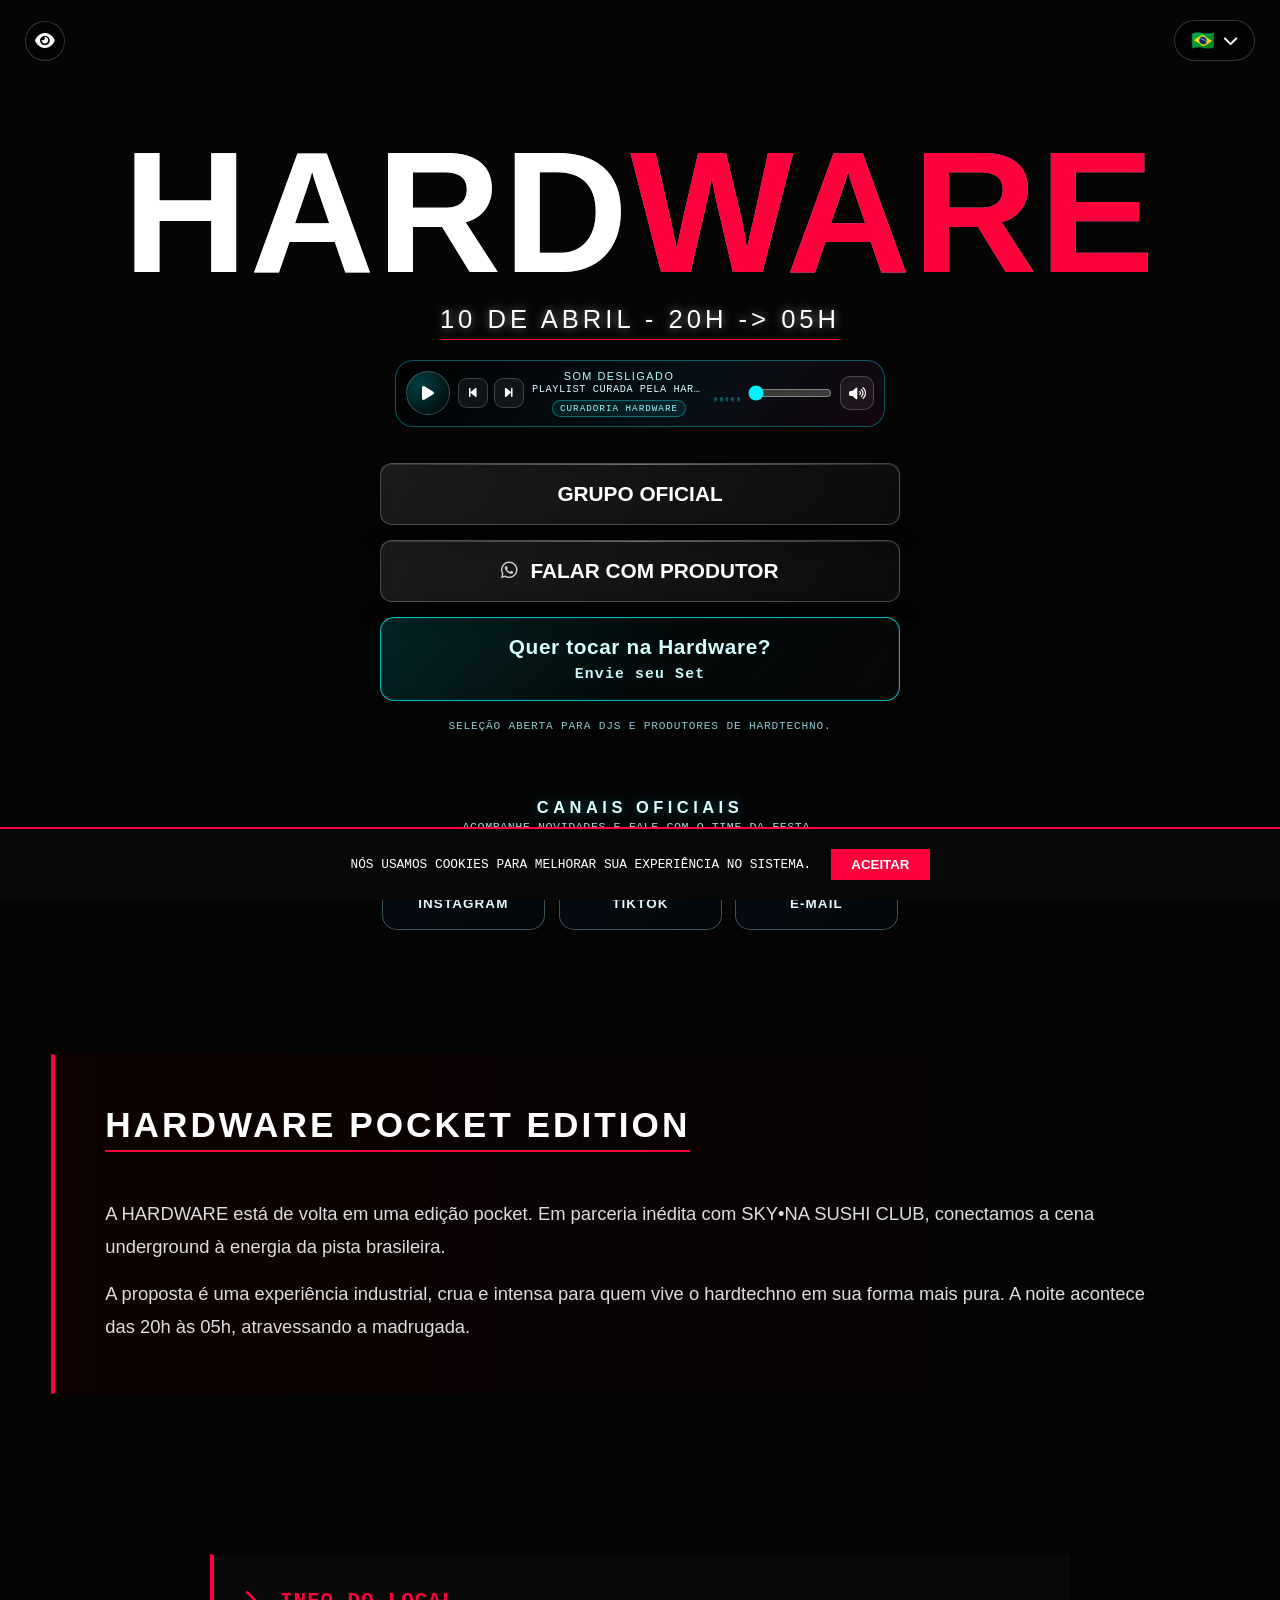
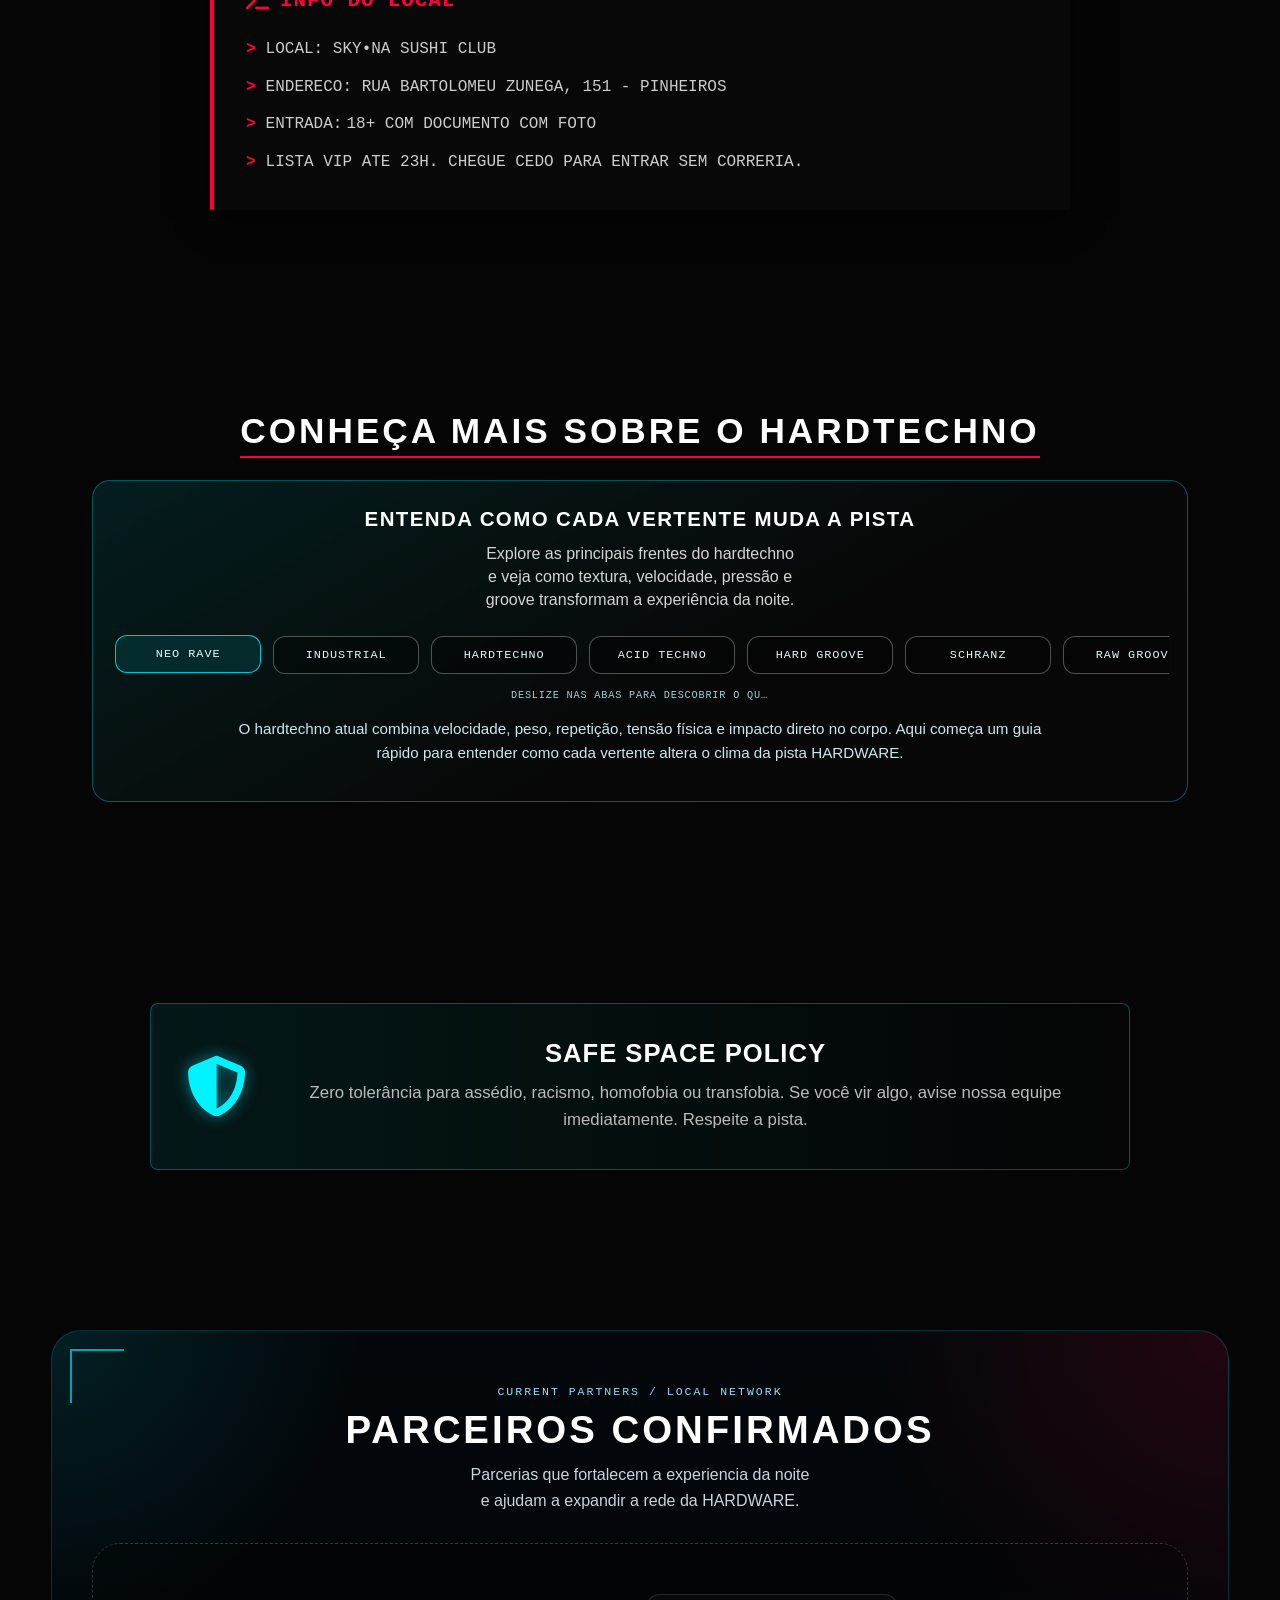
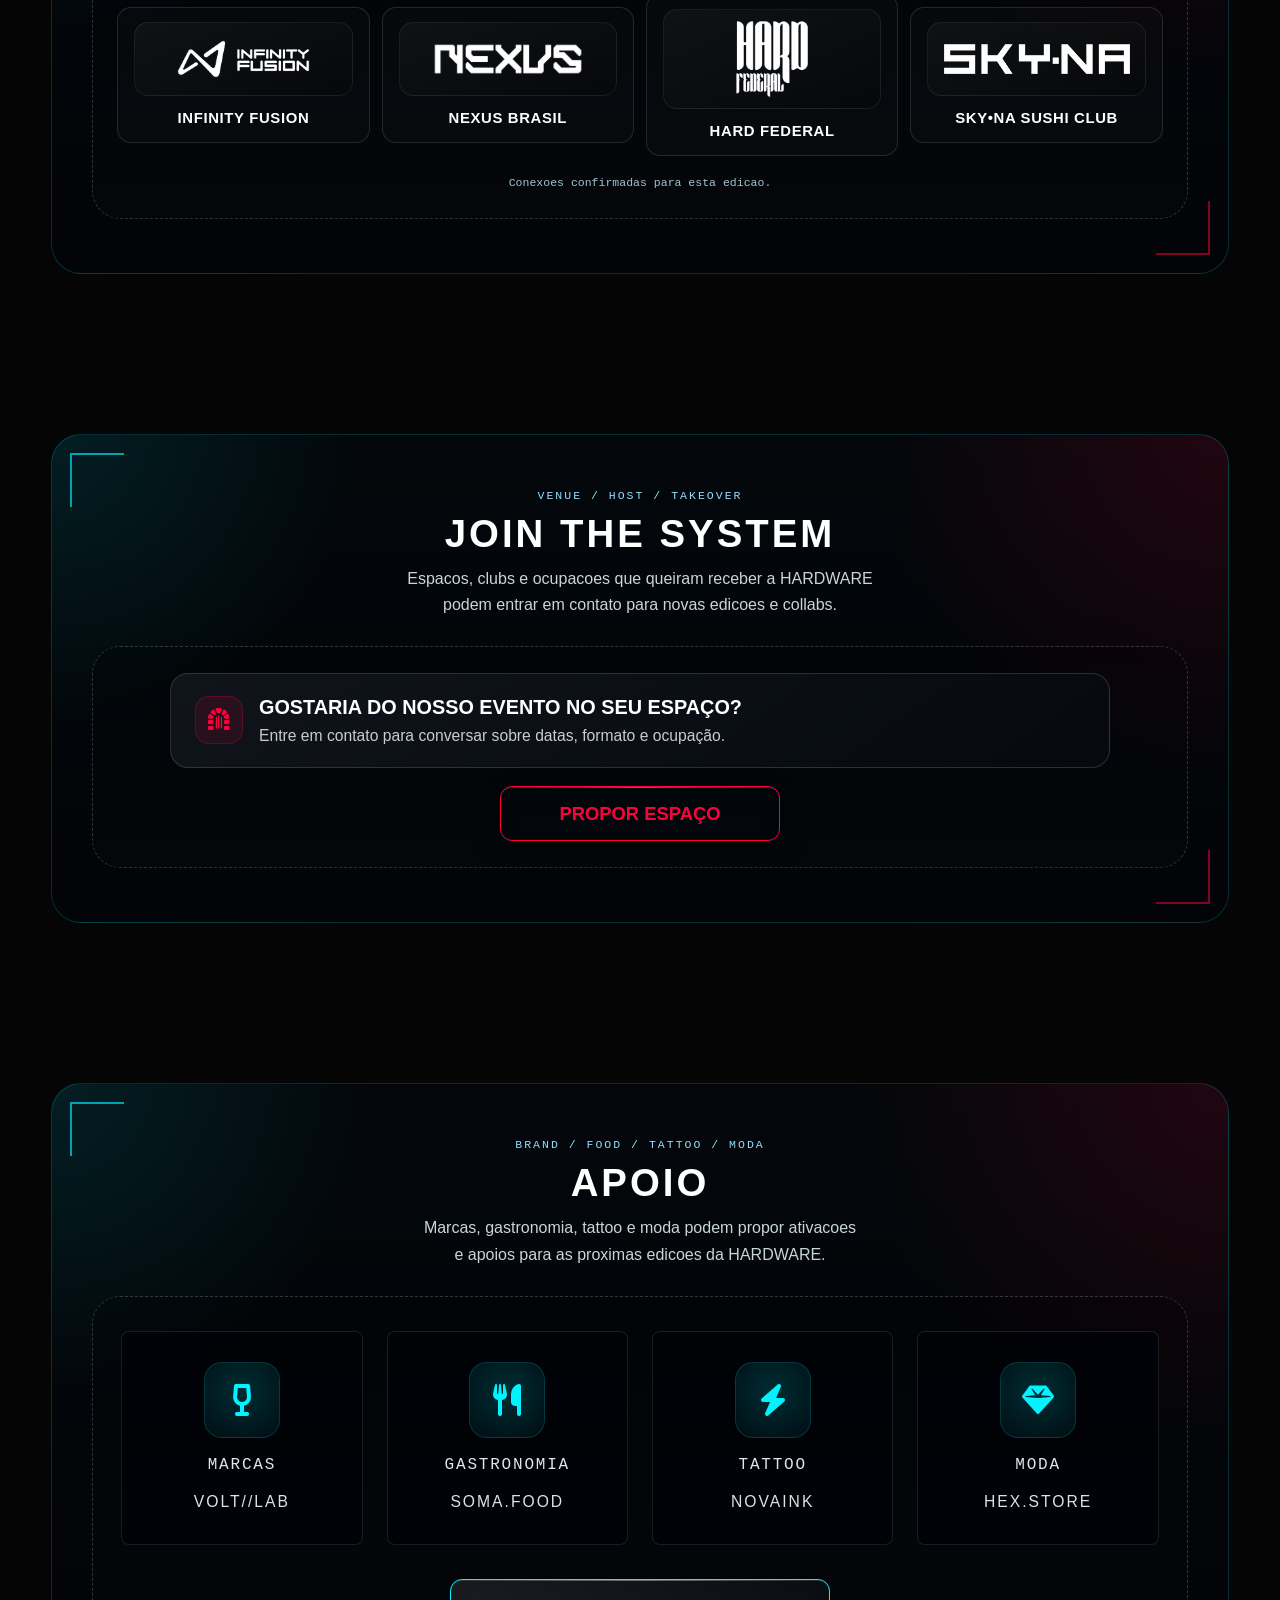
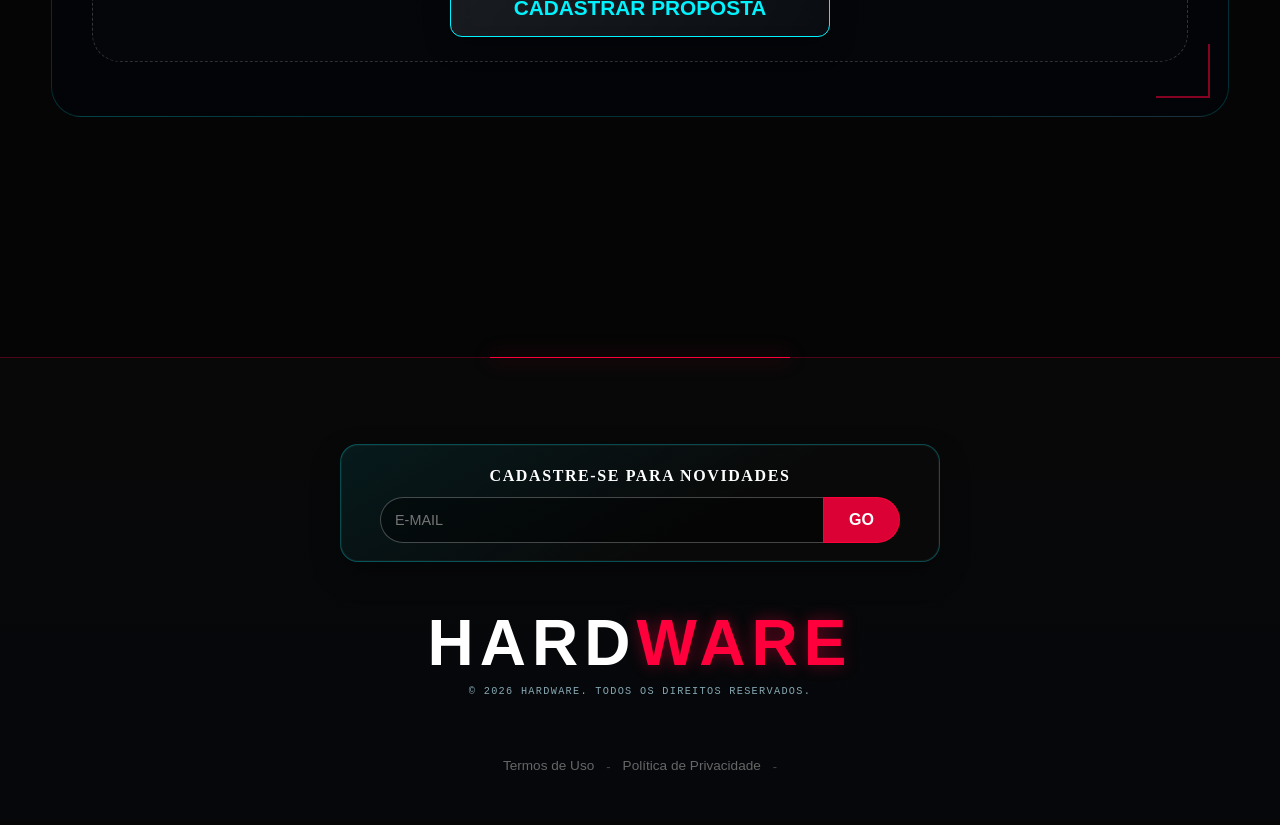
==== commit fec5d7bc: "feat: publish production-ready hardware site" ====
--- a/index.html
+++ b/index.html
@@ -5,58 +5,68 @@
     <meta name="viewport" content="width=device-width, initial-scale=1.0, viewport-fit=cover">
     
     <title>HARDWARE | Official Site</title>
-    <meta name="description" content="HARDWARE Pocket Edition: Hardtechno & Neo Rave em São Paulo. 10 de Abril, 20h às 05h. Ingressos limitados.">
+    <meta name="description" id="meta-description" content="HARDWARE Pocket Edition: 10 DE ABRIL - 20H -> 05H. Hardtechno & Neo Rave em Sao Paulo. Ingressos limitados.">
     <meta name="theme-color" content="#050505">
     <meta name="referrer" content="strict-origin-when-cross-origin">
     <meta http-equiv="X-Content-Type-Options" content="nosniff">
     <meta http-equiv="Permissions-Policy" content="geolocation=(), microphone=(), camera=()">
-    <meta http-equiv="Content-Security-Policy" content="default-src 'self'; script-src 'self' 'unsafe-inline' https://www.googletagmanager.com https://connect.facebook.net https://w.soundcloud.com https://cdnjs.cloudflare.com; style-src 'self' 'unsafe-inline' https://fonts.googleapis.com https://cdnjs.cloudflare.com; img-src 'self' data: https:; font-src 'self' data: https://fonts.gstatic.com https://cdnjs.cloudflare.com; connect-src 'self' https://formspree.io https://w.soundcloud.com https://api.soundcloud.com https://*.soundcloud.com https://www.google-analytics.com https://*.google-analytics.com https://www.googletagmanager.com https://connect.facebook.net https://www.facebook.com; frame-src https://w.soundcloud.com; object-src 'none'; base-uri 'self'; form-action 'self' https://formspree.io; upgrade-insecure-requests">
+    <meta http-equiv="Content-Security-Policy" content="default-src 'self'; base-uri 'self'; object-src 'none'; frame-ancestors 'self'; script-src 'self' 'unsafe-inline' https://www.googletagmanager.com https://w.soundcloud.com; style-src 'self' 'unsafe-inline' https://fonts.googleapis.com https://cdnjs.cloudflare.com; img-src 'self' data: blob: https:; font-src 'self' data: https://fonts.gstatic.com https://cdnjs.cloudflare.com; connect-src 'self' https://formspree.io https://w.soundcloud.com https://api.soundcloud.com https://*.soundcloud.com https://www.google-analytics.com https://*.google-analytics.com https://www.googletagmanager.com; frame-src https://www.google.com https://maps.google.com https://w.soundcloud.com; media-src 'self' https: blob: data:; form-action 'self' https://formspree.io">
     
     <link rel="icon" href="favicon.svg" type="image/svg+xml">
-    <link rel="alternate icon" href="favicon.png" type="image/png">
-    <link rel="apple-touch-icon" sizes="180x180" href="favicon.png">
+    <link rel="shortcut icon" href="favicon.svg" type="image/svg+xml">
+    <link rel="canonical" id="canonical-url" href="https://hardwareparty.com.br/">
 
     <meta property="og:type" content="website">
-    <meta property="og:title" content="HARDWARE | Official Site">
-    <meta property="og:description" content="10 DE ABRIL - 20H -> 05H - SÃO PAULO. Pocket Edition.">
-    <meta property="og:image" content="share.jpg">
-
-    <script async src="https://www.googletagmanager.com/gtag/js?id=G-CSFP9EVRZY"></script>
+    <meta property="og:title" id="meta-og-title" content="HARDWARE | Official Site">
+    <meta property="og:description" id="meta-og-description" content="10 DE ABRIL - 20H -> 05H - SAO PAULO. Pocket Edition.">
+    <meta property="og:image" id="meta-og-image" content="https://hardwareparty.com.br/assets/img/share-card.svg">
+    <meta property="og:image:alt" id="meta-og-image-alt" content="HARDWARE Pocket Edition em Sao Paulo">
+    <meta property="og:url" id="meta-og-url" content="https://hardwareparty.com.br/">
+    <meta name="twitter:card" content="summary_large_image">
+    <meta name="twitter:title" id="meta-twitter-title" content="HARDWARE | Official Site">
+    <meta name="twitter:description" id="meta-twitter-description" content="10 DE ABRIL - 20H -> 05H - SAO PAULO. Pocket Edition.">
+    <meta name="twitter:image" id="meta-twitter-image" content="https://hardwareparty.com.br/assets/img/share-card.svg">
+
     <script>
-      window.dataLayer = window.dataLayer || [];
-      function gtag(){dataLayer.push(arguments);}
-      gtag('js', new Date());
-      gtag('config', 'G-CSFP9EVRZY'); 
+      (function () {
+        var connection = navigator.connection || navigator.mozConnection || navigator.webkitConnection || null;
+        var saveData = !!(connection && connection.saveData);
+        var slowNetwork = !!(connection && /(^|-)2g$|slow-2g/i.test(String(connection.effectiveType || '')));
+        if (saveData || slowNetwork) return;
+
+        function bootAnalytics() {
+          if (window.__hardwareAnalyticsBooted) return;
+          window.__hardwareAnalyticsBooted = true;
+          window.dataLayer = window.dataLayer || [];
+          window.gtag = function gtag(){ window.dataLayer.push(arguments); };
+          window.gtag('js', new Date());
+          window.gtag('config', 'G-CSFP9EVRZY', { transport_type: 'beacon' });
+
+          var script = document.createElement('script');
+          script.async = true;
+          script.src = 'https://www.googletagmanager.com/gtag/js?id=G-CSFP9EVRZY';
+          document.head.appendChild(script);
+        }
+
+        if ('requestIdleCallback' in window) {
+          requestIdleCallback(bootAnalytics, { timeout: 3200 });
+        } else {
+          window.addEventListener('load', function () {
+            setTimeout(bootAnalytics, 1200);
+          }, { once: true });
+        }
+      })();
     </script>
-
-    <script>
-    !function(f,b,e,v,n,t,s)
-    {if(f.fbq)return;n=f.fbq=function(){n.callMethod?
-    n.callMethod.apply(n,arguments):n.queue.push(arguments)};
-    if(!f._fbq)f._fbq=n;n.push=n;n.loaded=!0;n.version='2.0';
-    n.queue=[];t=b.createElement(e);t.async=!0;
-    t.src=v;s=b.getElementsByTagName(e)[0];
-    s.parentNode.insertBefore(t,s)}(window, document,'script',
-    'https://connect.facebook.net/en_US/fbevents.js');
-    
-    // SUBSTITUA PELO SEU ID REAL ANTES DE RODAR ANUNCIOS
-    fbq('init', 'SEU_ID_DO_PIXEL_AQUI'); 
-    
-    fbq('track', 'PageView');
-    </script>
-    <noscript><img height="1" width="1" style="display:none"
-    src="https://www.facebook.com/tr?id=SEU_ID_DO_PIXEL_AQUI&ev=PageView&noscript=1"
-    /></noscript>
 
     <link rel="preconnect" href="https://fonts.googleapis.com">
     <link rel="preconnect" href="https://fonts.gstatic.com" crossorigin>
-    <link href="https://fonts.googleapis.com/css2?family=Inter:wght@300;400;600&family=Rajdhani:wght@500;700;800&family=Share+Tech+Mono&display=swap" rel="stylesheet">
+    <link rel="preload" as="style" href="https://fonts.googleapis.com/css2?family=Inter:wght@300;400;600&family=Rajdhani:wght@500;700;800&family=Share+Tech+Mono&display=swap">
+    <link href="https://fonts.googleapis.com/css2?family=Inter:wght@300;400;600&family=Rajdhani:wght@500;700;800&family=Share+Tech+Mono&display=swap" rel="stylesheet" media="print" onload="this.media='all'">
+    <noscript><link href="https://fonts.googleapis.com/css2?family=Inter:wght@300;400;600&family=Rajdhani:wght@500;700;800&family=Share+Tech+Mono&display=swap" rel="stylesheet"></noscript>
     
-    <link rel="stylesheet" href="https://cdnjs.cloudflare.com/ajax/libs/font-awesome/6.4.0/css/all.min.css">
-    
-    <script src="https://w.soundcloud.com/player/api.js"></script>
-
-    <script type="application/ld+json">
+    <link rel="preload" as="style" href="https://cdnjs.cloudflare.com/ajax/libs/font-awesome/6.4.0/css/all.min.css" onload="this.onload=null;this.rel='stylesheet'">
+    <noscript><link rel="stylesheet" href="https://cdnjs.cloudflare.com/ajax/libs/font-awesome/6.4.0/css/all.min.css"></noscript>
+<script type="application/ld+json" id="event-schema">
     {
       "@context": "https://schema.org",
       "@type": "Event",
@@ -64,1929 +74,36 @@
       "startDate": "2026-04-10T20:00:00-03:00",
       "endDate": "2026-04-11T05:00:00-03:00",
       "location": { "@type": "Place", "name": "SKY•NA SUSHI CLUB", "address": { "@type": "PostalAddress", "streetAddress": "Rua Bartolomeu Zunega, 151 - Pinheiros", "addressLocality": "São Paulo", "addressRegion": "SP", "addressCountry": "BR" } },
-      "image": ["share.jpg"],
+      "image": ["https://hardwareparty.com.br/assets/img/share-card.svg"],
       "description": "Pocket Edition de Hardtechno & Neo Rave em São Paulo.",
       "organizer": { "@type": "Organization", "name": "HARDWARE Core" }
     }
     </script>
 
-    <style>
-        :root {
-            --bg-color: #050505;
-            --cyan-neon: #00f3ff;
-            --alert-red: #ff003c;
-            --gold-vip: #FFD700;
-            --whatsapp-green: #25D366;
-            --ticket-orange: #FF5500;
-            --text-white: #ffffff;
-            --font-tech: 'Rajdhani', sans-serif;
-            --font-mono: 'Share Tech Mono', monospace;
-            --font-body: 'Inter', sans-serif;
-        }
-
-        html { background-color: var(--bg-color); height: 100%; -webkit-text-size-adjust: 100%; -moz-text-size-adjust: 100%; text-size-adjust: 100%; }
-
-        
-        #preloader {
-            position: fixed; top: 0; left: 0; width: 100%; height: 100%;
-            background: radial-gradient(circle at 50% 20%, rgba(0, 243, 255, 0.14), transparent 45%), #000; z-index: 99999;
-            display: flex; justify-content: center; align-items: center;
-            transition: opacity 0.5s ease-out;
-            pointer-events: auto;
-        }
-        .loader-content { text-align: center; min-width: 300px; }
-        .loader-logo {
-            font-family: var(--font-tech); font-size: 3rem; color: #fff;
-            letter-spacing: 5px; font-weight: 800;
-            animation: pulse-load 1.5s infinite ease-in-out;
-            will-change: opacity, text-shadow;
-        }
-        .loader-bar {
-            width: 320px; max-width: 88vw;
-            height: 9px; margin: 18px auto 10px;
-            border-radius: 999px;
-            background: rgba(255,255,255,0.12);
-            border: 1px solid rgba(255,255,255,0.2);
-            position: relative; overflow: hidden;
-        }
-        .loader-bar-fill {
-            width: 0%;
-            height: 100%;
-            border-radius: inherit;
-            background: linear-gradient(90deg, var(--alert-red), var(--cyan-neon));
-            box-shadow: 0 0 20px rgba(0, 243, 255, 0.45);
-            transition: width 0.16s linear;
-        }
-        .loader-progress {
-            font-family: var(--font-mono);
-            font-size: 0.9rem;
-            letter-spacing: 1px;
-            color: #d5faff;
-        }
-        @keyframes pulse-load { 0%, 100% { opacity: 0.5; } 50% { opacity: 1; text-shadow: 0 0 15px var(--alert-red); } }
-
-        
-        * { margin: 0; padding: 0; box-sizing: border-box; -webkit-tap-highlight-color: transparent; }
-        img, svg, video, canvas { max-width: 100%; height: auto; }
-        
-        
-        .bg-fixed {
-            position: fixed; top: 0; left: 0; width: 100%; height: 100%; z-index: -2;
-            background: #050505;
-            will-change: transform;
-        }
-        #particles-canvas {
-            position: fixed; top: 0; left: 0; width: 100%; height: 100%; z-index: -1;
-            background: transparent; pointer-events: none;
-        }
-
-        body {
-            background-color: transparent; color: var(--text-white);
-            font-family: var(--font-body); -webkit-font-smoothing: antialiased;
-            padding-bottom: 0;
-            width: 100%; overflow: hidden; overflow-x: hidden; min-height: 100%;
-        }
-        
-        body.loaded { overflow-x: hidden; overflow-y: auto; }
-
-        
-        .top-nav-container {
-            position: fixed; top: 0; left: 0; width: 100%;
-            display: flex; justify-content: space-between;
-            align-items: flex-start;
-            padding: 20px 25px; z-index: 10000;
-            transition: transform 0.3s ease;
-        }
-        .top-nav-container.hidden { transform: translateY(-100%); pointer-events: none; }
-
-        .lang-wrapper { position: relative; }
-        
-        .a11y-btn { 
-            width: 40px; height: 40px; border-radius: 50%; 
-            display: flex; justify-content: center; align-items: center; 
-            font-size: 1.1rem; background: rgba(0,0,0,0.6); 
-            border: 1px solid rgba(255,255,255,0.2); color: #fff; 
-            cursor: pointer; transition: 0.3s; backdrop-filter: blur(5px);
-        }
-        .a11y-btn:hover { background: #fff; color: #000; border-color: #fff; transform: scale(1.05); }
-
-        .lang-btn { 
-            background: rgba(0,0,0,0.6); border: 1px solid rgba(255,255,255,0.2); 
-            color: #fff; cursor: pointer; transition: 0.3s; padding: 8px 16px; 
-            border-radius: 30px; display: flex; align-items: center; gap: 8px; 
-            font-family: var(--font-tech); font-weight: 700; font-size: 0.95rem; 
-            backdrop-filter: blur(5px);
-        }
-        .lang-btn:hover { border-color: #fff; background: rgba(255,255,255,0.1); }
-        .lang-btn span { font-size: 1.2rem; }
-
-        .lang-dropdown {
-            position: absolute; top: 55px; right: 0; background: rgba(10,10,10,0.95); 
-            border: 1px solid #333; border-radius: 12px;
-            display: none; flex-direction: column; width: 178px; 
-            box-shadow: 0 10px 40px rgba(0,0,0,0.8); backdrop-filter: blur(10px);
-        }
-        .lang-dropdown.show { display: flex; }
-        .lang-option { 
-            padding: 12px 18px; cursor: pointer; border-bottom: 1px solid #222; 
-            font-size: 0.9rem; color: #ccc; display: flex; align-items: center; 
-            gap: 12px; font-family: var(--font-tech); font-weight: 600;
-        }
-        .lang-option span { font-size: 1.1rem; }
-        .lang-option:last-child { border-bottom: none; }
-        .lang-option:hover { background: var(--alert-red); color: #fff; }
-
-        
-        body.light-mode { background-color: #f4f4f4; color: #000; }
-        html.light-mode { background-color: #f4f4f4; }
-        body.light-mode .bg-fixed { display: none; }
-        body.light-mode #particles-canvas { background-color: #f4f4f4; }
-        body.light-mode .top-nav-container { background: transparent; }
-        body.light-mode .lang-btn, body.light-mode .a11y-btn { background: #fff; border-color: #ccc; color: #000; box-shadow: 0 2px 5px rgba(0,0,0,0.1); }
-        body.light-mode .lang-dropdown { background: #fff; border-color: #ddd; box-shadow: 0 5px 20px rgba(0,0,0,0.1); }
-        body.light-mode .lang-option { color: #000; border-bottom-color: #eee; }
-        body.light-mode .lang-option:hover { background: #eee; }
-        
-        body.light-mode h1, 
-        body.light-mode .section-title, 
-        body.light-mode .venue-header h4, 
-        body.light-mode .artist-name, 
-        body.light-mode .footer-logo, 
-        body.light-mode .countdown-number, 
-        body.light-mode .countdown-label, 
-        body.light-mode .about-title, 
-        body.light-mode .partner-call-title, 
-        body.light-mode .modal-title, 
-        body.light-mode .footer-bottom, 
-        body.light-mode .footer-bottom a,
-        body.light-mode .newsletter-title
-        { 
-            color: #000 !important; 
-            text-shadow: none; 
-            -webkit-text-stroke: 0px transparent; 
-        }
-
-        body.light-mode h1 { color: #000 !important; -webkit-text-stroke: 2px #000; }
-        body.light-mode h1::before, body.light-mode h1::after { opacity: 0; }
-        
-        body.light-mode .event-date-display { color: #000; text-shadow: none; border-color: #000; }
-        body.light-mode .add-calendar-btn { color: #555; border-color: #999; }
-        body.light-mode .add-calendar-btn:hover { color: #000; border-color: #000; }
-        body.light-mode .hero-kicker { color: #000; border-color: #000; background: rgba(0,0,0,0.05); text-shadow: none; }
-        
-        body.light-mode .partner-call-section, body.light-mode .venue-request-box, body.light-mode .terminal-box, body.light-mode .about-section, body.light-mode .safe-space-badge, body.light-mode .opp-item, body.light-mode .artist-card { background: #fff; border-color: #ccc; color: #000; box-shadow: 0 2px 10px rgba(0,0,0,0.05); }
-        
-        body.light-mode .about-text, body.light-mode .terminal-text, body.light-mode .safe-content p, body.light-mode .venue-text, body.light-mode .opp-item p { color: #333; }
-        body.light-mode .event-tools-section { background: linear-gradient(150deg, rgba(0, 147, 158, 0.1), rgba(255,255,255,0.97) 60%); border-color: #b8c8d3; box-shadow: 0 8px 20px rgba(0,0,0,0.06); }
-        body.light-mode .tool-card { background: #ffffff; border-color: #cad5de; }
-        body.light-mode .tool-card h4 { color: #0c2530; }
-        body.light-mode .tool-card p { color: #334f59; }
-        body.light-mode .mini-faq-item { color: #385864; }
-        body.light-mode .tool-btn { color: #183541; border-color: #b7c5d0; background: #f7fbff; }
-        body.light-mode .tool-btn:hover { color: #007f8a; border-color: #00a2ad; background: #ffffff; }
-        body.light-mode .night-timeline { background: #f8fcff; border-color: #c6d1da; }
-        body.light-mode .night-timeline-title { color: #0f2b36; }
-        body.light-mode .timeline-step { color: #0e3948; background: rgba(0,147,158,0.08); border-color: #8fb9c5; }
-        body.light-mode .lineup-announce { background: linear-gradient(150deg, rgba(0, 147, 158, 0.08), rgba(255,255,255,0.98) 60%); border-color: #c2d0d9; box-shadow: inset 0 0 0 1px rgba(255,255,255,0.5); }
-        body.light-mode .lineup-announce-title { color: #0a1e28; }
-        body.light-mode .lineup-announce-text { color: #35505c; }
-        body.light-mode .resident-badge { border: 1px solid #becbd4; border-bottom-color: #becbd4; background: #f5f9fc; color: #163340; }
-        body.light-mode .resident-badge.is-active,
-        body.light-mode .resident-badge:hover { border-color: #00a2ad; background: rgba(0,147,158,0.08); color: #007c86; box-shadow: none; text-shadow: none; }
-        body.light-mode .resident-badges-wrap::before { background: linear-gradient(90deg, rgba(255,255,255,0.95), transparent); }
-        body.light-mode .resident-badges-wrap::after { background: linear-gradient(270deg, rgba(255,255,255,0.95), transparent); }
-        body.light-mode .lineup-hint { color: #3a5a66; }
-        body.light-mode .lineup-genre-description { color: #35505c; }
-        body.light-mode .lineup-loading { color: #b00034; }
-        body.light-mode .about-vip strong { color: #007985; }
-        
-        body.light-mode .btn,
-        body.light-mode .btn-venue-contact,
-        body.light-mode .btn-vendor-contact {
-            border-color: #b8c2cc !important;
-            color: #0f1c22 !important;
-            background: linear-gradient(145deg, #ffffff, #f0f4f7) !important;
-            box-shadow: inset 0 1px 0 rgba(255,255,255,0.95), 0 10px 18px rgba(0,0,0,0.08);
-        }
-        body.light-mode .btn i { color: #1d2c36 !important; }
-        body.light-mode .btn:hover,
-        body.light-mode .btn-venue-contact:hover,
-        body.light-mode .btn-vendor-contact:hover {
-            background: #ffffff !important;
-            border-color: #7a8b99 !important;
-            color: #05141c !important;
-        }
-        body.light-mode .social-hub { border-color: #c9d4dc; }
-        body.light-mode .social-hub-title { color: #09323b; text-shadow: none; }
-        body.light-mode .social-hub-text { color: #38525a; }
-        body.light-mode .btn-social { color: #121212 !important; border: 1px solid #c3cdd6 !important; background: rgba(255,255,255,0.84) !important; }
-        body.light-mode .btn-social i { color: #19313a; }
-        body.light-mode .btn-social::before { display: none; }
-        body.light-mode .btn-social:hover { color: #008e97 !important; border-color: #00a2ad !important; background: #ffffff !important; box-shadow: none !important; }
-        body.light-mode .btn-social:hover i { color: #008e97; box-shadow: none; }
-        body.light-mode .btn-social .social-label { color: #1a3138; }
-        
-        body.light-mode .partner-box { border: none; color: #000; background: transparent; box-shadow: none; opacity: 1; }
-        body.light-mode .partner-box .partner-name { color: #000 !important; }
-        
-        body.light-mode .countdown-box { border-color: #999; background: #fff; }
-        body.light-mode footer { background: linear-gradient(180deg, #eef2f5, #e4eaef); color: #000; border-top-color: #b7c5d1; }
-        
-        body.light-mode .newsletter-box { background: linear-gradient(150deg, rgba(0,147,158,0.08), rgba(255,255,255,0.95)); border-color: #c5d2dc; box-shadow: 0 8px 22px rgba(0,0,0,0.08); }
-        body.light-mode .newsletter-input { border-color: #a6b4bf; color: #0c1b23; background: #ffffff; }
-        body.light-mode .newsletter-input::placeholder { color: #555; }
-        body.light-mode .newsletter-btn { border-color: #d31d4f; background: #d31d4f; color: #fff; }
-        
-        body.light-mode .footer-links a,
-        body.light-mode .footer-links button { color: #333; }
-        body.light-mode .modal-content { background: #fff; color: #000; border-color: #ccc; }
-        body.light-mode .modal-close { color: #000; }
-        body.light-mode .age-warning-banner { border-color: #b00034; background: rgba(176,0,52,0.08); color: #b00034; }
-        body.light-mode .age-warning-banner i { background: rgba(176,0,52,0.16); color: #b00034; }
-        body.light-mode .dev-signature { color: #32505a; border-color: #b4c2cc; background: rgba(255,255,255,0.82); }
-        body.light-mode .dev-signature:hover { border-color: #00838f; color: #006b74; background: #ffffff; }
-        body.light-mode .btn-artist { border-color: #0d8791 !important; color: #003d42 !important; background: linear-gradient(130deg, rgba(0,153,170,0.12), rgba(255,255,255,0.95) 70%) !important; }
-        body.light-mode .btn-artist .artist-cta-title,
-        body.light-mode .btn-artist strong { color: #0f3136 !important; }
-        body.light-mode .btn-artist .artist-cta-sub, body.light-mode .btn-artist small { color: #3b4d52; }
-        body.light-mode .artist-cta-note { color: #3e535c; }
-        body.light-mode .btn-artist:hover { background: rgba(0,153,170,0.16) !important; color: #002d31 !important; }
-        
-        body.light-mode .section-title:hover, body.light-mode .about-title:hover, body.light-mode .partner-call-title:hover { color: var(--alert-red); text-shadow: none; letter-spacing: 5px; }
-        body.light-mode .artist-card:active, body.light-mode .venue-request-box:active, body.light-mode .opp-item:active, body.light-mode .btn:active:not(.btn-disabled) { border-color: #000; background: #eee; }
-        
-        body.light-mode .audio-dock {
-            background: linear-gradient(120deg, rgba(255,255,255,0.98), rgba(235,244,248,0.95));
-            border-color: #c2ccd7;
-            box-shadow: 0 10px 24px rgba(0,0,0,0.12);
-        }
-        body.light-mode .audio-main-btn { border-color: #bbb; color: #111; background: radial-gradient(circle at 30% 30%, rgba(0, 243, 255, 0.2), #fff); }
-        body.light-mode .audio-nav-btn { border-color: #b9c3cd; color: #12303a; background: #ffffff; }
-        body.light-mode .audio-nav-btn:hover { border-color: #00a2ad; color: #007b86; background: #ffffff; }
-        body.light-mode .audio-status { color: #005e66; }
-        body.light-mode .audio-track { color: #2f2f2f; }
-        body.light-mode .audio-badge { color: #055f66; border-color: #7ab4be; background: rgba(0,147,158,0.08); }
-        body.light-mode .audio-visualizer span { background: linear-gradient(180deg, #008997, #006873); }
-        body.light-mode .audio-float-toggle,
-        body.light-mode .audio-float-mute {
-            background: #ffffff;
-            color: #13303a;
-            border-color: #c5cfd8;
-        }
-        body.light-mode .audio-float-panel { background: rgba(255,255,255,0.96); border-color: #c5cfd8; }
-        body.light-mode .audio-float-toggle:hover,
-        body.light-mode .audio-float-mute:hover { border-color: #00a2ad; color: #007f8a; }
-
-        
-        .hero-section {
-            min-height: 100vh;
-            min-height: 100svh;
-            display: flex; flex-direction: column;
-            justify-content: center; align-items: center; text-align: center;
-            padding: 140px 20px 60px 20px;
-        }
-
-        
-        h1 {
-            font-family: var(--font-tech); 
-            
-            font-size: clamp(4.8rem, 15vw, 10.8rem);
-            line-height: 0.85; font-weight: 800; text-transform: uppercase;
-            margin-bottom: 18px; 
-            color: #fff; 
-            letter-spacing: 2px;
-            position: relative;
-            text-wrap: balance;
-            max-width: 100%;
-            z-index: 1;
-            will-change: transform;
-        }
-        
-        h1::before, h1::after {
-            content: 'HARDWARE';
-            position: absolute;
-            top: 0; left: 0; width: 100%; height: 100%;
-            opacity: 0.7;
-            z-index: -1;
-            mix-blend-mode: screen; 
-            will-change: transform, opacity;
-        }
-        
-        h1::before {
-            color: #00f3ff;
-            animation: rgb-breath-cyan 4s infinite ease-in-out alternate;
-        }
-        
-        h1::after {
-            color: #ff003c;
-            animation: rgb-breath-red 4s infinite ease-in-out alternate;
-        }
-        
-        @keyframes rgb-breath-cyan {
-            0% { transform: translate(-2px, 0); opacity: 0.3; }
-            50% { transform: translate(-4px, 0); opacity: 0.6; }
-            100% { transform: translate(-2px, 0); opacity: 0.3; }
-        }
-        
-        @keyframes rgb-breath-red {
-            0% { transform: translate(2px, 0); opacity: 0.3; }
-            50% { transform: translate(4px, 0); opacity: 0.6; }
-            100% { transform: translate(2px, 0); opacity: 0.3; }
-        }
-
-        
-        h1 span { color: var(--alert-red) !important; }
-        .hero-kicker {
-            margin-top: -8px;
-            margin-bottom: 16px;
-            font-family: var(--font-mono);
-            letter-spacing: 4px;
-            text-transform: uppercase;
-            font-size: 0.9rem;
-            color: var(--cyan-neon);
-            text-shadow: 0 0 12px rgba(0, 243, 255, 0.5);
-            border: 1px solid rgba(0, 243, 255, 0.35);
-            padding: 7px 14px;
-            border-radius: 999px;
-            background: rgba(0, 243, 255, 0.07);
-        }
-
-        .event-date-display {
-            font-family: var(--font-tech); font-size: 1.6rem; color: #fff; margin-bottom: 15px;
-            letter-spacing: 4px; text-shadow: 0 0 10px rgba(255,255,255,0.5);
-            border-bottom: 1px solid var(--alert-red); padding-bottom: 5px; white-space: normal; max-width: 100%; text-wrap: balance;
-        }
-
-        .add-calendar-btn {
-            font-family: var(--font-tech); font-size: 0.95rem; color: #ccc; text-decoration: none; margin-bottom: 35px; 
-            display: inline-flex; align-items: center; gap: 8px; border: 1px solid #444; padding: 10px 20px;
-            border-radius: 30px; transition: 0.3s; text-transform: uppercase; letter-spacing: 1px;
-        }
-        .add-calendar-btn:hover { border-color: var(--cyan-neon); color: var(--cyan-neon); background: rgba(0, 243, 255, 0.1); }
-
-        
-        .countdown-container { display: flex; gap: 15px; margin-bottom: 45px; flex-wrap: wrap; justify-content: center; }
-        .countdown-box {
-            background: rgba(255, 0, 60, 0.05); border: 1px solid var(--alert-red);
-            padding: 15px 25px; min-width: 90px; text-align: center; backdrop-filter: blur(5px);
-        }
-        .countdown-number { font-family: var(--font-tech); font-size: 2.2rem; font-weight: 700; color: var(--alert-red); line-height: 1; }
-        .countdown-label { font-size: 0.85rem; text-transform: uppercase; color: #ccc; margin-top: 5px; font-family: var(--font-mono); }
-
-        h1,
-        .event-date-display,
-        .section-title,
-        .about-title,
-        .partner-call-title,
-        .btn,
-        .about-text,
-        .terminal-text,
-        .safe-content p,
-        .social-hub-text {
-            overflow-wrap: break-word;
-            word-break: normal;
-        }
-
-        
-        .action-hub {
-            display: flex; flex-direction: column; gap: 15px;
-            width: 100%; max-width: 520px;
-            background: transparent;
-            padding: 0;
-            border: none;
-            border-radius: 0;
-            backdrop-filter: none;
-            box-shadow: none;
-            margin-bottom: 40px;
-            text-align: center;
-            overflow: visible;
-        }
-        
-        .btn {
-            padding: 18px; font-family: var(--font-tech); font-size: 1.3rem; font-weight: 700; 
-            text-transform: uppercase; text-decoration: none; color: #fff;
-            display: flex; justify-content: center; align-items: center;
-            gap: 12px; width: 100%; border-radius: 12px;
-            background: linear-gradient(120deg, rgba(255,255,255,0.09), rgba(255,255,255,0.03));
-            border: 1px solid rgba(255, 255, 255, 0.24);
-            backdrop-filter: blur(8px) saturate(135%);
-            box-shadow: inset 0 1px 0 rgba(255,255,255,0.1), 0 8px 24px rgba(0,0,0,0.35);
-            transition: all 0.35s cubic-bezier(0.22, 1, 0.36, 1); position: relative; overflow: hidden;
-            text-align: center;
-            line-height: 1.15;
-            text-wrap: balance;
-        }
-        .btn::before {
-            content: "";
-            position: absolute;
-            inset: 0;
-            background: linear-gradient(110deg, transparent 30%, rgba(255,255,255,0.22) 50%, transparent 70%);
-            transform: translateX(-120%);
-            transition: transform 0.85s ease;
-            pointer-events: none;
-        }
-        .btn::after {
-            content: "";
-            position: absolute;
-            left: 12px;
-            right: 12px;
-            top: 0;
-            height: 1px;
-            background: linear-gradient(90deg, transparent, rgba(255,255,255,0.7), transparent);
-            opacity: 0.45;
-            pointer-events: none;
-        }
-        .btn:hover {
-            transform: translateY(-3px);
-            border-color: rgba(255,255,255,0.7);
-            box-shadow: inset 0 1px 0 rgba(255,255,255,0.16), 0 14px 26px rgba(0,0,0,0.45);
-        }
-        .btn:hover::before { transform: translateX(120%); }
-        .btn i { font-size: 1.2rem; color: rgba(255, 255, 255, 0.8); transition: 0.3s; }
-        
-        .btn-orange:hover { border-color: var(--ticket-orange) !important; color: var(--ticket-orange) !important; background: rgba(255, 85, 0, 0.14) !important; box-shadow: 0 16px 28px rgba(255, 85, 0, 0.32) !important; }
-        .btn-orange:hover i { color: var(--ticket-orange) !important; }
-
-        .btn-green:hover { border-color: var(--whatsapp-green) !important; color: var(--whatsapp-green) !important; background: rgba(37, 211, 102, 0.14) !important; box-shadow: 0 16px 28px rgba(37, 211, 102, 0.3) !important; }
-        .btn-green:hover i { color: var(--whatsapp-green) !important; }
-
-        .btn-cyan:hover { border-color: var(--cyan-neon) !important; color: var(--cyan-neon) !important; background: rgba(0, 243, 255, 0.1) !important; box-shadow: 0 16px 28px rgba(0, 243, 255, 0.3) !important; }
-        .btn-cyan:hover i { color: var(--cyan-neon) !important; }
-
-        .btn-disabled { border-color: rgba(255, 215, 0, 0.3) !important; color: rgba(255, 215, 0, 0.5) !important; cursor: not-allowed; opacity: 0.7; }
-        .btn-disabled::before, .btn-disabled::after { display: none; }
-        .btn-disabled:hover { transform: none; box-shadow: none !important; background: transparent !important; }
-        .btn-disabled i { color: rgba(255, 215, 0, 0.5) !important; }
-
-        .social-hub {
-            width: 100%;
-            border: none;
-            border-radius: 0;
-            padding: 10px 2px 2px;
-            background: transparent;
-            box-shadow: none;
-            margin-top: 20px;
-            isolation: isolate;
-        }
-        .social-hub-title {
-            margin: 0;
-            font-family: var(--font-tech);
-            font-weight: 800;
-            letter-spacing: clamp(2px, 0.35vw, 6px);
-            text-transform: uppercase;
-            color: #dcfdff;
-            font-size: 1.03rem;
-            text-shadow: 0 0 12px rgba(0, 243, 255, 0.34);
-        }
-        .social-hub-text {
-            margin: 2px 0 0;
-            font-family: var(--font-mono);
-            font-size: 0.73rem;
-            letter-spacing: 0.55px;
-            color: #a7d8de;
-            line-height: 1.45;
-            text-transform: uppercase;
-        }
-        .social-row {
-            display: grid;
-            grid-template-columns: repeat(3, minmax(88px, 1fr));
-            gap: 14px;
-            margin-top: 12px;
-            padding-top: 4px;
-            padding-bottom: 2px;
-            align-items: start;
-            width: 100%;
-            overflow: visible;
-            border-radius: 0;
-        }
-        
-        .btn-social {
-            min-height: 78px;
-            width: 100%;
-            padding: 11px 8px 10px;
-            border: 1px solid rgba(157, 212, 226, 0.36);
-            color: #fff;
-            text-align: center;
-            font-size: 1.06rem;
-            transition: transform 0.28s ease, border-color 0.28s ease, background-color 0.28s ease, color 0.28s ease;
-            border-radius: 15px;
-            background: linear-gradient(145deg, rgba(5, 13, 21, 0.84), rgba(3, 9, 14, 0.72));
-            box-shadow: none;
-            display: flex;
-            flex-direction: column;
-            justify-content: center;
-            align-items: center;
-            gap: 7px;
-            position: relative;
-            overflow: hidden;
-            isolation: isolate;
-            text-decoration: none !important;
-            transform: translateZ(0);
-            contain: layout paint;
-        }
-        .btn-social::before {
-            display: none;
-        }
-        .btn-social::after { display: none; }
-        .btn-social i {
-            position: relative;
-            z-index: 1;
-            width: auto;
-            height: auto;
-            border-radius: 0;
-            display: inline-block;
-            border: 0;
-            background: transparent;
-            line-height: 1;
-            text-decoration: none !important;
-            transition: 0.28s ease;
-        }
-        .social-label {
-            position: relative;
-            z-index: 1;
-            font-family: var(--font-tech);
-            font-weight: 700;
-            font-size: 0.84rem;
-            letter-spacing: 1.1px;
-            text-transform: uppercase;
-            color: #e4f9fb;
-            line-height: 1;
-            white-space: nowrap;
-            overflow: hidden;
-            text-overflow: ellipsis;
-        }
-        .btn-social:hover,
-        .btn-social:focus-visible {
-            border-color: rgba(0,243,255,0.8) !important;
-            color: var(--cyan-neon) !important;
-            box-shadow: none !important;
-            background: rgba(0, 243, 255, 0.09);
-            transform: translateY(-2px);
-            outline: none;
-        }
-        .btn-social:hover i,
-        .btn-social:focus-visible i {
-            color: var(--cyan-neon);
-            box-shadow: none;
-        }
-        .btn-social:hover .social-label,
-        .btn-social:focus-visible .social-label { color: #b8fdff; }
-
-        .age-warning-banner {
-            display: inline-flex;
-            align-items: center;
-            gap: 10px;
-            border: 1px solid rgba(255, 0, 60, 0.85);
-            background: linear-gradient(120deg, rgba(255, 0, 60, 0.18), rgba(255, 0, 60, 0.06));
-            color: #ff4a76;
-            padding: 10px 18px;
-            border-radius: 999px;
-            font-family: var(--font-tech);
-            font-weight: 700;
-            text-transform: uppercase;
-            font-size: 0.82rem;
-            letter-spacing: 1.4px;
-            margin-bottom: 60px;
-            box-shadow: 0 0 0 1px rgba(255, 0, 60, 0.22) inset, 0 8px 24px rgba(255, 0, 60, 0.12);
-        }
-        .age-warning-banner i {
-            width: 22px;
-            height: 22px;
-            border-radius: 999px;
-            display: inline-flex;
-            align-items: center;
-            justify-content: center;
-            background: rgba(255, 0, 60, 0.22);
-            font-size: 0.74rem;
-        }
-
-        
-        section { width: 100%; max-width: 850px; margin: 80px auto; padding: 40px; transition: all 0.4s ease; border: 1px solid transparent; }
-        .section-title, .about-title, .partner-call-title { font-family: var(--font-tech); font-size: 2.2rem; color: var(--text-white); margin-bottom: 45px; border-bottom: 2px solid var(--alert-red); display: inline-block; padding-bottom: 5px; letter-spacing: 3px; transition: 0.3s ease; cursor: default; }
-        .section-title:hover, .about-title:hover, .partner-call-title:hover { color: var(--cyan-neon); text-shadow: 0 0 15px rgba(0, 243, 255, 0.6); letter-spacing: 5px; }
-
-        
-        .artist-card, .venue-request-box { transition: 0.3s; cursor: default; }
-        .artist-card:hover, .artist-card:active, 
-        .venue-request-box:hover, .venue-request-box:active { 
-            transform: translateY(-5px); 
-            border-color: var(--cyan-neon); 
-            box-shadow: 0 0 25px rgba(0, 243, 255, 0.15); 
-            background: rgba(0, 243, 255, 0.05); 
-        }
-
-        .lineup-grid {
-            display: grid;
-            grid-template-columns: repeat(auto-fit, minmax(210px, 1fr));
-            gap: 22px;
-        }
-        .lineup-swipe-hint {
-            display: none;
-            margin: -20px 0 14px;
-            font-family: var(--font-mono);
-            font-size: 0.72rem;
-            letter-spacing: 1px;
-            color: #9de9ff;
-            text-transform: uppercase;
-        }
-        .lineup-announce {
-            border: 1px solid rgba(0, 243, 255, 0.32);
-            border-radius: 18px;
-            background: linear-gradient(150deg, rgba(0, 243, 255, 0.1), rgba(8, 8, 8, 0.95) 58%);
-            padding: 22px 16px 18px;
-            text-align: center;
-            box-shadow: inset 0 0 0 1px rgba(255,255,255,0.04);
-            overflow: hidden;
-            isolation: isolate;
-        }
-        .lineup-announce-title {
-            margin: 0;
-            font-family: var(--font-tech);
-            font-weight: 800;
-            font-size: 1.28rem;
-            letter-spacing: 1.4px;
-            color: #ffffff;
-            text-transform: uppercase;
-        }
-        .lineup-announce-text {
-            margin: 8px auto 0;
-            max-width: 650px;
-            font-family: var(--font-body);
-            font-size: 0.98rem;
-            line-height: 1.55;
-            color: #d4d4d4;
-        }
-        .resident-badges-wrap {
-            position: relative;
-            margin-top: 16px;
-        }
-        .resident-badges-wrap::before,
-        .resident-badges-wrap::after {
-            display: none;
-            content: "";
-            position: absolute;
-            top: 0;
-            bottom: 8px;
-            width: 20px;
-            pointer-events: none;
-            z-index: 2;
-        }
-        .resident-badges-wrap::before {
-            left: 0;
-            background: linear-gradient(90deg, rgba(8,8,8,0.95), transparent);
-        }
-        .resident-badges-wrap::after {
-            right: 0;
-            background: linear-gradient(270deg, rgba(8,8,8,0.95), transparent);
-        }
-        .resident-badges {
-            display: flex;
-            flex-wrap: nowrap;
-            justify-content: flex-start;
-            gap: 10px;
-            overflow-x: auto;
-            padding: 4px 2px 0;
-            scroll-snap-type: x mandatory;
-            -webkit-overflow-scrolling: touch;
-            background: transparent;
-            border: 0;
-            box-shadow: none;
-            scrollbar-width: none;
-        }
-        .resident-badges::-webkit-scrollbar { display: none; width: 0; height: 0; }
-        .resident-badge {
-            flex: 0 0 auto;
-            min-width: 138px;
-            border: 1px solid rgba(255,255,255,0.3);
-            border-bottom-color: rgba(255,255,255,0.3);
-            background: rgba(0,0,0,0.34);
-            border-radius: 12px;
-            padding: 10px 12px;
-            font-family: var(--font-mono);
-            font-size: 0.74rem;
-            color: #dff9fb;
-            letter-spacing: 1px;
-            text-transform: uppercase;
-            white-space: nowrap;
-            scroll-snap-align: center;
-            cursor: pointer;
-            transition: transform 0.25s ease, border-color 0.25s ease, background 0.25s ease, box-shadow 0.25s ease;
-        }
-        .resident-badge:hover,
-        .resident-badge.is-active {
-            border-color: rgba(0,243,255,0.78);
-            background: rgba(0,243,255,0.1);
-            box-shadow: none;
-            color: #e4feff;
-            text-shadow: none;
-            transform: translateY(-1px);
-        }
-        .lineup-hint {
-            margin: 8px 0 0;
-            font-family: var(--font-mono);
-            font-size: 0.66rem;
-            letter-spacing: 0.9px;
-            color: #92d5de;
-            text-transform: uppercase;
-        }
-        .lineup-genre-description {
-            margin: 10px 0 0;
-            min-height: 2.8em;
-            font-family: var(--font-body);
-            font-size: 0.87rem;
-            line-height: 1.42;
-            color: #c9e9ef;
-        }
-        .lineup-loading {
-            margin: 14px 0 0;
-            font-family: var(--font-mono);
-            font-size: 0.9rem;
-            color: var(--alert-red);
-            letter-spacing: 1.3px;
-            text-transform: uppercase;
-        }
-        .about-vip strong {
-            color: var(--cyan-neon);
-            font-family: var(--font-tech);
-            letter-spacing: 1px;
-        }
-        .artist-card {
-            background: linear-gradient(170deg, rgba(15,15,15,0.96), rgba(7,9,14,0.96));
-            border: 1px solid rgba(255,255,255,0.2);
-            border-radius: 16px;
-            min-width: 0;
-            text-align: left;
-            overflow: hidden;
-            display: flex;
-            flex-direction: column;
-            padding: 0;
-        }
-        .lineup-photo-wrap {
-            position: relative;
-            aspect-ratio: 4 / 5;
-            overflow: hidden;
-            background: #060606;
-        }
-        .lineup-photo {
-            width: 100%;
-            height: 100%;
-            object-fit: cover;
-            display: block;
-            transition: transform 0.55s ease, filter 0.55s ease;
-            filter: saturate(1.1) contrast(1.06);
-        }
-        .artist-card:hover .lineup-photo {
-            transform: scale(1.06);
-            filter: saturate(1.22) contrast(1.12);
-        }
-        .lineup-photo-overlay {
-            position: absolute;
-            inset: 0;
-            background: linear-gradient(180deg, rgba(0,0,0,0.05), rgba(0,0,0,0.6) 64%, rgba(0,0,0,0.92));
-            pointer-events: none;
-        }
-        .lineup-badge {
-            position: absolute;
-            top: 10px;
-            left: 10px;
-            padding: 5px 9px;
-            border-radius: 999px;
-            font-family: var(--font-mono);
-            font-size: 0.66rem;
-            letter-spacing: 1px;
-            text-transform: uppercase;
-            border: 1px solid rgba(255,255,255,0.35);
-            background: rgba(0,0,0,0.55);
-            color: #fff;
-            z-index: 2;
-        }
-        .lineup-body {
-            display: flex;
-            flex-direction: column;
-            gap: 9px;
-            padding: 14px 14px 16px;
-        }
-        .dj-logo-wrap {
-            min-height: 34px;
-            display: flex;
-            align-items: center;
-        }
-        .dj-logo-img {
-            max-width: 140px;
-            max-height: 32px;
-            width: auto;
-            height: auto;
-            object-fit: contain;
-            display: block;
-            filter: brightness(1.12);
-        }
-        .dj-logo-fallback {
-            display: none;
-            font-family: var(--font-tech);
-            font-size: 0.9rem;
-            letter-spacing: 1px;
-            color: #fff;
-            font-weight: 700;
-        }
-        .dj-logo-wrap.show-logo-fallback .dj-logo-img { display: none; }
-        .dj-logo-wrap.show-logo-fallback .dj-logo-fallback { display: inline-block; }
-        .artist-name {
-            font-family: var(--font-tech);
-            font-weight: 800;
-            font-size: 1.35rem;
-            color: #fff;
-            margin-bottom: 0;
-            letter-spacing: 1px;
-            line-height: 1;
-        }
-        .artist-origin {
-            font-size: 0.83rem;
-            color: var(--alert-red);
-            font-weight: bold;
-            font-family: var(--font-mono);
-            text-transform: uppercase;
-            letter-spacing: 1px;
-        }
-        .dj-tagline {
-            font-size: 0.86rem;
-            color: #d0d0d0;
-            line-height: 1.35;
-        }
-        .lineup-preview {
-            margin-top: auto;
-            border-top: 1px solid rgba(255,255,255,0.16);
-            padding-top: 9px;
-            display: flex;
-            flex-direction: column;
-            gap: 7px;
-        }
-        .preview-label {
-            font-family: var(--font-mono);
-            font-size: 0.68rem;
-            letter-spacing: 1px;
-            text-transform: uppercase;
-            color: #9feeff;
-        }
-        .preview-player {
-            width: 100%;
-            height: 32px;
-            accent-color: var(--alert-red);
-            filter: saturate(1.12);
-        }
-
-        
-        .about-section { 
-            text-align: left; padding: 50px; 
-            border-left: 4px solid var(--alert-red); 
-            background: linear-gradient(90deg, rgba(20,0,0,0.6), transparent); 
-        }
-        .about-text { font-size: 1.15rem; color: #ddd; line-height: 1.8; text-wrap: pretty; font-weight: 300; }
-
-        .event-tools-section {
-            text-align: left;
-            border: 1px solid rgba(0,243,255,0.26);
-            border-radius: 18px;
-            background: linear-gradient(150deg, rgba(0,243,255,0.08), rgba(8,10,14,0.94) 60%);
-            box-shadow: inset 0 0 0 1px rgba(255,255,255,0.04), 0 20px 40px rgba(0,0,0,0.32);
-        }
-        .tools-grid {
-            display: grid;
-            grid-template-columns: repeat(2, minmax(0, 1fr));
-            gap: 14px;
-        }
-        .tool-card {
-            border: 1px solid rgba(255,255,255,0.16);
-            border-radius: 14px;
-            background: linear-gradient(150deg, rgba(255,255,255,0.06), rgba(7,12,18,0.92));
-            padding: 14px;
-            transition: transform 0.28s ease, border-color 0.28s ease, box-shadow 0.28s ease;
-            min-height: 142px;
-            display: flex;
-            flex-direction: column;
-            justify-content: space-between;
-        }
-        .tool-card:hover,
-        .tool-card:active {
-            transform: translateY(-3px);
-            border-color: rgba(0,243,255,0.62);
-            box-shadow: 0 12px 26px rgba(0,243,255,0.15);
-        }
-        .tool-card h4 {
-            font-family: var(--font-tech);
-            text-transform: uppercase;
-            letter-spacing: 1px;
-            color: #f0feff;
-            font-size: 1.05rem;
-            margin: 0 0 8px;
-            line-height: 1.15;
-        }
-        .tool-card p {
-            margin: 0;
-            color: #c5d9df;
-            font-size: 0.9rem;
-            line-height: 1.4;
-        }
-        .tool-actions {
-            margin-top: 10px;
-            display: flex;
-            flex-wrap: wrap;
-            gap: 8px;
-        }
-        .tool-btn {
-            display: inline-flex;
-            align-items: center;
-            justify-content: center;
-            gap: 6px;
-            border: 1px solid rgba(255,255,255,0.22);
-            border-radius: 999px;
-            padding: 7px 11px;
-            font-family: var(--font-tech);
-            font-size: 0.83rem;
-            letter-spacing: 0.8px;
-            color: #ecfbff;
-            text-decoration: none;
-            background: rgba(255,255,255,0.05);
-            transition: 0.25s ease;
-        }
-        .tool-btn:hover,
-        .tool-btn:active {
-            border-color: rgba(0,243,255,0.75);
-            color: var(--cyan-neon);
-            background: rgba(0,243,255,0.12);
-        }
-        .mini-faq {
-            margin-top: 8px;
-            display: grid;
-            gap: 6px;
-        }
-        .mini-faq-item {
-            font-family: var(--font-mono);
-            color: #c6d7dd;
-            font-size: 0.72rem;
-            line-height: 1.35;
-            text-transform: uppercase;
-            letter-spacing: 0.7px;
-        }
-        .night-timeline {
-            margin-top: 16px;
-            border: 1px solid rgba(255,255,255,0.15);
-            border-radius: 14px;
-            padding: 12px;
-            background: rgba(0,0,0,0.42);
-        }
-        .night-timeline-title {
-            margin: 0 0 10px;
-            font-family: var(--font-tech);
-            text-transform: uppercase;
-            letter-spacing: 1.2px;
-            color: #e6fbff;
-            font-size: 0.96rem;
-            text-align: center;
-        }
-        .timeline-row {
-            display: grid;
-            grid-template-columns: repeat(4, minmax(0, 1fr));
-            gap: 8px;
-        }
-        .timeline-step {
-            border: 1px solid rgba(0,243,255,0.24);
-            border-radius: 10px;
-            padding: 8px 6px;
-            text-align: center;
-            font-family: var(--font-mono);
-            font-size: 0.7rem;
-            color: #bcefff;
-            text-transform: uppercase;
-            letter-spacing: 0.7px;
-            background: rgba(0,243,255,0.08);
-            line-height: 1.3;
-        }
-        .timeline-step-single { white-space: nowrap; }
-
-        .terminal-box { max-width: 650px; background: #080808; border-left: 4px solid var(--alert-red); padding: 40px; font-family: var(--font-mono); text-align: left; box-shadow: 0 10px 30px rgba(0,0,0,0.5); }
-        .terminal-header { color: var(--alert-red); font-weight: bold; margin-bottom: 25px; display: flex; align-items: center; gap: 10px; font-size: 1.3rem; letter-spacing: 1px; }
-        .terminal-text { color: #ccc; font-size: 1.05rem; line-height: 1.7; }
-        .blinking-cursor { display: inline-block; width: 10px; height: 20px; background: var(--alert-red); animation: blink 1s step-end infinite; margin-left: 5px; vertical-align: middle; }
-        @keyframes blink { 0%, 100% { opacity: 1; } 50% { opacity: 0; } }
-        .location-line { white-space: normal; display: inline; }
-
-        
-        .safe-space-badge { 
-            max-width: 750px; 
-            background: linear-gradient(to right, rgba(0, 243, 255, 0.08), transparent); 
-            border: 1px solid rgba(0, 243, 255, 0.3); 
-            border-radius: 8px; padding: 35px; 
-            display: flex; align-items: center; gap: 30px; 
-            backdrop-filter: blur(5px);
-            box-shadow: 0 0 20px rgba(0, 243, 255, 0.05);
-        }
-        .safe-icon-large { font-size: 3.8rem; color: var(--cyan-neon); flex-shrink: 0; text-shadow: 0 0 15px rgba(0, 243, 255, 0.5); }
-        .safe-content h3 { font-family: var(--font-tech); color: #fff; margin-bottom: 12px; font-size: 1.6rem; letter-spacing: 1px; text-transform: uppercase; }
-        .safe-content p { font-size: 1.05rem; color: #bbb; line-height: 1.6; }
-
-        .partner-call-section { border: 1px dashed #444; padding: 60px 40px; background: rgba(0,0,0,0.6); backdrop-filter: blur(15px); position: relative; overflow: hidden; }
-        .partner-call-section::before { content: ''; position: absolute; top: 0; left: 0; width: 50px; height: 50px; border-top: 4px solid var(--cyan-neon); border-left: 4px solid var(--cyan-neon); }
-        .partner-call-title { font-family: var(--font-tech); font-size: 2.4rem; color: #fff; margin-bottom: 50px; letter-spacing: 3px; }
-        
-        .venue-request-box { background: rgba(20, 20, 20, 0.8); border: 1px solid #fff; padding: 45px; text-align: center; margin-bottom: 50px; transition: 0.3s; }
-        .venue-header { display: flex; align-items: center; justify-content: center; gap: 15px; margin-bottom: 20px; }
-        .venue-header i { color: var(--alert-red); font-size: 2rem; }
-        .venue-header h4 { font-family: var(--font-tech); font-size: 1.6rem; color: #fff; }
-        .venue-text { color: #ccc; font-size: 1.1rem; margin-bottom: 35px; max-width: 600px; margin-left: auto; margin-right: auto; }
-        
-        
-        .btn-venue-contact { 
-            display: inline-block; padding: 16px 45px; 
-            border: 1px solid var(--alert-red); color: var(--alert-red); 
-            font-family: var(--font-tech); text-decoration: none; 
-            font-weight: 700; background: transparent; 
-            font-size: 1.15rem; transition: all 0.3s ease; 
-        }
-        .btn-venue-contact:hover {
-            background: var(--alert-red); color: #fff;
-            box-shadow: 0 0 25px rgba(255, 0, 60, 0.6);
-            transform: scale(1.05);
-            text-shadow: 0 0 5px #fff;
-        }
-
-        .opportunities-grid { display: grid; grid-template-columns: repeat(auto-fit, minmax(150px, 1fr)); gap: 25px; margin-bottom: 50px; }
-        
-        
-        .opp-item { 
-            border: 1px solid rgba(255,255,255,0.1); padding: 30px; 
-            display: flex; flex-direction: column; align-items: center; 
-            justify-content: center; transition: 0.3s; 
-        }
-        .opp-item i { font-size: 2.2rem; color: var(--cyan-neon); margin-bottom: 20px; transition: 0.3s; }
-        .opp-item p { font-size: 0.95rem; color: #ccc; font-family: var(--font-mono); letter-spacing: 1px; }
-        .opp-item:hover {
-            transform: translateY(-5px);
-            border-color: var(--cyan-neon);
-            background: rgba(0, 243, 255, 0.1);
-            box-shadow: 0 0 15px rgba(0, 243, 255, 0.2);
-        }
-        .opp-item:hover i { transform: scale(1.2); text-shadow: 0 0 10px var(--cyan-neon); }
-
-        .btn-vendor-contact { 
-            display: inline-block; padding: 16px 40px; 
-            border: 1px solid var(--cyan-neon); color: var(--cyan-neon); 
-            text-decoration: none; font-family: var(--font-tech); 
-            font-weight: 700; transition: all 0.3s ease; 
-        }
-        .btn-vendor-contact:hover {
-            background: var(--cyan-neon); color: #000;
-            box-shadow: 0 0 25px rgba(0, 243, 255, 0.6);
-            transform: scale(1.05);
-            font-weight: 800;
-        }
-
-        
-        .partners-section { opacity: 1; transition: 0.3s; }
-        .partners-grid {
-            display: grid;
-            grid-template-columns: repeat(4, minmax(0, 1fr));
-            justify-content: center;
-            gap: 12px;
-            margin: 24px auto 0;
-            max-width: 860px;
-            align-items: center;
-        }
-        .partner-box {
-            display: flex; align-items: center; justify-content: center;
-            min-height: 46px; padding: 6px 10px;
-            border: none; text-align: center; text-decoration: none;
-            background: transparent; transition: transform 0.3s ease, filter 0.3s ease, opacity 0.3s ease;
-            overflow: hidden; border-radius: 0; position: relative;
-            cursor: pointer;
-            opacity: 0.96;
-        }
-        .partner-box::after {
-            content: "";
-            position: absolute;
-            left: 18%;
-            right: 18%;
-            bottom: 0;
-            height: 1px;
-            background: linear-gradient(90deg, transparent, rgba(0,243,255,0.72), transparent);
-            opacity: 0;
-            transition: opacity 0.25s ease;
-        }
-        .partner-box:hover {
-            transform: translateY(-2px);
-            filter: drop-shadow(0 8px 22px rgba(0, 243, 255, 0.25));
-            opacity: 1;
-        }
-        .partner-box:hover::after,
-        .partner-box:focus-visible::after,
-        .partner-box:active::after { opacity: 1; }
-        .partner-box:focus-visible,
-        .partner-box:active {
-            transform: translateY(-2px) scale(1.02);
-            filter: drop-shadow(0 6px 18px rgba(0, 243, 255, 0.35));
-            outline: none;
-        }
-        .partner-name {
-            display: inline-block;
-            font-family: var(--font-tech); font-weight: 700; color: #fff; font-size: 0.93rem;
-            white-space: normal; text-overflow: clip; letter-spacing: 0.65px; overflow: visible;
-            line-height: 1.2;
-            width: 100%;
-        }
-
-        
-        footer { 
-            background: linear-gradient(180deg, #080808, #05070b); padding: 86px 20px 46px 20px; 
-            text-align: center; 
-            border-top: 1px solid rgba(255, 0, 60, 0.3); 
-            margin-top: 100px; 
-            position: relative;
-        }
-        
-        footer::before {
-            content: ''; position: absolute; top: -1px; left: 50%; transform: translateX(-50%);
-            width: 300px; height: 1px; background: var(--alert-red);
-            box-shadow: 0 0 20px var(--alert-red);
-        }
-
-        .newsletter-box {
-            margin: 0 auto 52px;
-            max-width: 600px;
-            border: 1px solid rgba(0,243,255,0.28);
-            border-radius: 18px;
-            background: linear-gradient(150deg, rgba(0, 243, 255, 0.08), rgba(10,10,10,0.9) 62%);
-            padding: 22px 16px 18px;
-            box-shadow: inset 0 0 0 1px rgba(255,255,255,0.04), 0 12px 30px rgba(0,0,0,0.28);
-        }
-        .newsletter-form { display: flex; justify-content: center; max-width: 520px; margin: 0 auto; position: relative; gap: 0; }
-        
-        .newsletter-title { color: #fff; margin-bottom: 12px; font-family: 'Rajdhani'; letter-spacing: 1.6px; text-transform: uppercase; font-weight: 700; }
-
-        .newsletter-input { 
-            padding: 13px 14px;
-            background: rgba(0,0,0,0.42); border: 1px solid rgba(255,255,255,0.26); 
-            color: #fff; width: 300px; max-width: 100%; font-family: var(--font-body); 
-            flex: 1; min-width: 0; border-right: none; font-size: 0.9rem; border-radius: 999px 0 0 999px;
-        }
-        .newsletter-btn { 
-            padding: 13px 25px;
-            background: rgba(255, 0, 60, 0.86); color: #fff; 
-            border: 1px solid rgba(255, 0, 60, 0.9); cursor: pointer; font-family: var(--font-tech); 
-            text-transform: uppercase; font-weight: 800; flex-shrink: 0; transition: 0.3s; 
-            font-size: 1rem; border-radius: 0 999px 999px 0;
-        }
-        
-        .newsletter-btn:hover { background: #ff2e66; border-color: #ff2e66; box-shadow: 0 0 20px rgba(255, 0, 60, 0.35); }
-        .newsletter-msg { 
-            display: none; color: var(--cyan-neon); font-family: var(--font-tech); 
-            font-size: 1.2rem; margin-top: 15px; text-transform: uppercase; 
-            animation: fade-in 0.5s; padding: 20px; border: 1px solid var(--cyan-neon);
-        }
-        @keyframes fade-in { from { opacity: 0; transform: translateY(10px); } to { opacity: 1; transform: translateY(0); } }
-        .hp-field { opacity: 0; position: absolute; top: 0; left: 0; height: 0; width: 0; z-index: -1; }
-        
-        .footer-logo { 
-            font-family: var(--font-tech); font-size: 4rem; color: #fff; 
-            margin-bottom: 12px; letter-spacing: 6px; font-weight: 800; 
-            text-transform: uppercase; transition: 0.3s; max-width: 100%; text-wrap: balance; line-height: 0.92;
-        }
-        .footer-logo:hover { text-shadow: 0 0 20px rgba(255,255,255,0.4); }
-        .footer-logo span { color: var(--alert-red); text-shadow: 0 0 15px rgba(255, 0, 60, 0.4); }
-
-        .dev-signature { 
-            font-family: 'Share Tech Mono', monospace; font-size: 0.78rem; 
-            color: #9cb9c4; text-decoration: none; transition: 0.3s; 
-            display: inline-flex; align-items: center; justify-content: center;
-            margin-bottom: 26px; letter-spacing: 1.4px;
-            border: 1px solid rgba(0,243,255,0.28);
-            border-radius: 999px;
-            padding: 8px 16px;
-            background: rgba(0, 243, 255, 0.06);
-        }
-        .dev-signature:hover { color: var(--cyan-neon); text-shadow: 0 0 8px var(--cyan-neon); border-color: rgba(0,243,255,0.7); }
-
-        .footer-bottom {
-            display: flex; flex-direction: column; align-items: center; gap: 15px; 
-            border-top: none; 
-            padding-top: 20px; 
-            font-size: 0.8rem; color: #666;
-        }
-        
-        
-        .footer-links { margin-top: 30px; display: inline-flex; align-items: center; justify-content: center; gap: 12px; flex-wrap: wrap; }
-        .footer-links a,
-        .footer-links button {
-            color: #666;
-            text-decoration: none;
-            cursor: pointer;
-            transition: 0.2s;
-            font-family: var(--font-body);
-            font-size: 0.85rem;
-            background: transparent;
-            border: 0;
-            padding: 0;
-            line-height: 1.1;
-        }
-        .footer-links a:hover,
-        .footer-links button:hover { color: #fff; }
-        .footer-links a:focus-visible,
-        .footer-links button:focus-visible {
-            outline: 1px solid rgba(0,243,255,0.75);
-            outline-offset: 4px;
-            color: #d6fbff;
-        }
-        .footer-links-sep { color: #555; opacity: 0.8; }
-
-        .modal-overlay { position: fixed; top: 0; left: 0; width: 100%; height: 100%; background: rgba(0,0,0,0.95); z-index: 10001; display: none; justify-content: center; align-items: center; padding: 20px; }
-        .modal-overlay.active { display: flex; }
-        .modal-content { background: #111; border: 1px solid var(--alert-red); padding: 35px; max-width: 650px; width: 100%; max-height: 80vh; overflow-y: auto; color: #ccc; text-align: left; border-radius: 4px; box-shadow: 0 20px 50px rgba(0,0,0,0.8); }
-        .modal-close { float: right; font-size: 1.8rem; cursor: pointer; color: #fff; transition: 0.2s; }
-        .modal-close:hover { color: var(--alert-red); }
-        #modal-body { line-height: 1.6; margin-top: 15px; font-size: 1rem; }
-        #modal-body strong { color: var(--alert-red); display: block; margin-top: 15px; margin-bottom: 5px; font-family: var(--font-tech); font-size: 1.2rem; text-transform: uppercase; }
-
-        
-        .btn-artist {
-            border: 1px solid rgba(0, 243, 255, 0.74) !important; 
-            color: var(--cyan-neon) !important;
-            flex-direction: column;
-            gap: 8px;
-            height: auto;
-            padding: 18px 18px;
-            background: linear-gradient(130deg, rgba(0, 243, 255, 0.13), rgba(0, 243, 255, 0.02) 55%, rgba(8,8,8,0.94)) !important;
-            text-decoration: none;
-            display: flex;
-            align-items: center;
-            justify-content: center;
-            transition: all 0.35s cubic-bezier(0.22, 1, 0.36, 1);
-            border-radius: 14px;
-            box-shadow: inset 0 0 0 1px rgba(255,255,255,0.05), 0 10px 30px rgba(0, 0, 0, 0.35);
-        }
-        .btn-artist::after { display: none; }
-        .btn-artist:hover {
-            background: linear-gradient(130deg, rgba(0, 243, 255, 0.2), rgba(0, 243, 255, 0.06) 55%, rgba(8,8,8,0.98)) !important;
-            box-shadow: 0 0 24px rgba(0, 243, 255, 0.24), 0 16px 35px rgba(0, 0, 0, 0.5) !important;
-            transform: translateY(-3px);
-        }
-        .btn-artist .artist-cta-title,
-        .btn-artist strong {
-            font-family: var(--font-tech);
-            font-weight: 800;
-            font-size: 1.3rem;
-            text-transform: none;
-            letter-spacing: 0.6px;
-            color: #d7feff;
-            line-height: 1.05;
-        }
-        
-        .btn-artist .artist-cta-sub,
-        .btn-artist small {
-            font-family: var(--font-mono); 
-            font-size: 0.92rem;
-            color: #c9f8fb;
-            text-transform: none; 
-            font-weight: 600;
-            letter-spacing: 1.2px;
-            display: block;
-            text-align: center;
-        }
-        .artist-cta-note {
-            margin: 2px 0 18px;
-            font-family: var(--font-mono);
-            font-size: 0.7rem;
-            letter-spacing: 0.8px;
-            text-transform: uppercase;
-            color: #8fc7ce;
-            line-height: 1.45;
-        }
-
-        .audio-dock {
-            position: relative;
-            left: auto;
-            bottom: auto;
-            z-index: 3;
-            display: grid;
-            grid-template-columns: auto auto 1fr auto auto auto;
-            align-items: center;
-            gap: 8px;
-            width: min(490px, 100%);
-            padding: 9px 10px;
-            border-radius: 18px;
-            border: 1px solid rgba(0,243,255,0.34);
-            background: linear-gradient(135deg, rgba(0,0,0,0.92), rgba(7,18,24,0.92) 58%, rgba(24,6,15,0.82));
-            backdrop-filter: blur(12px) saturate(150%);
-            box-shadow: 0 16px 34px rgba(0,0,0,0.45), inset 0 0 0 1px rgba(255,255,255,0.08), 0 0 22px rgba(0,243,255,0.16);
-            transition: opacity 0.25s ease, transform 0.25s ease, border-color 0.25s ease, box-shadow 0.25s ease;
-            margin: 0 auto 20px;
-        }
-        .audio-dock.faded { opacity: 0.48; }
-        .audio-dock:hover {
-            opacity: 1;
-            transform: translateY(-2px);
-            border-color: rgba(0,243,255,0.65);
-        }
-        .audio-main-btn {
-            width: 44px;
-            height: 44px;
-            border-radius: 50%;
-            border: 1px solid rgba(255,255,255,0.22);
-            background: radial-gradient(circle at 30% 30%, rgba(0, 243, 255, 0.26), rgba(0,0,0,0.95));
-            color: #fff;
-            display: flex;
-            align-items: center;
-            justify-content: center;
-            font-size: 1rem;
-            cursor: pointer;
-            transition: 0.25s ease;
-        }
-        .audio-main-btn:hover {
-            border-color: var(--cyan-neon);
-            color: var(--cyan-neon);
-            box-shadow: 0 0 18px rgba(0,243,255,0.35);
-        }
-        .audio-nav {
-            display: inline-flex;
-            align-items: center;
-            gap: 6px;
-        }
-        .audio-nav-btn {
-            width: 30px;
-            height: 30px;
-            border-radius: 9px;
-            border: 1px solid rgba(255,255,255,0.2);
-            background: rgba(255,255,255,0.06);
-            color: #fff;
-            display: inline-flex;
-            align-items: center;
-            justify-content: center;
-            cursor: pointer;
-            transition: 0.25s ease;
-            font-size: 0.76rem;
-        }
-        .audio-nav-btn:hover {
-            border-color: var(--cyan-neon);
-            color: var(--cyan-neon);
-            background: rgba(0,243,255,0.08);
-        }
-        .audio-meta { min-width: 0; }
-        .audio-status {
-            font-family: var(--font-tech);
-            font-size: 0.68rem;
-            letter-spacing: 1.5px;
-            color: #b8fbff;
-            text-transform: uppercase;
-        }
-        .audio-track {
-            margin-top: 1px;
-            font-family: var(--font-mono);
-            font-size: 0.64rem;
-            letter-spacing: 0.6px;
-            color: #d7f6ff;
-            white-space: nowrap;
-            overflow: hidden;
-            text-overflow: ellipsis;
-        }
-        .audio-badge {
-            margin-top: 5px;
-            display: inline-flex;
-            align-items: center;
-            justify-content: center;
-            width: fit-content;
-            padding: 2px 7px;
-            border-radius: 999px;
-            border: 1px solid rgba(0,243,255,0.38);
-            background: rgba(0,243,255,0.08);
-            font-family: var(--font-mono);
-            font-size: 0.58rem;
-            letter-spacing: 1px;
-            color: #9ffaff;
-        }
-        .audio-visualizer {
-            display: flex;
-            align-items: flex-end;
-            gap: 3px;
-            width: 26px;
-            height: 18px;
-            opacity: 0.45;
-        }
-        .audio-visualizer span {
-            flex: 1;
-            border-radius: 2px;
-            background: linear-gradient(180deg, rgba(0,243,255,0.95), rgba(0,243,255,0.4));
-            height: 28%;
-            transform-origin: bottom;
-        }
-        .audio-dock.audio-on .audio-visualizer { opacity: 1; }
-        .audio-dock.audio-on .audio-visualizer span {
-            animation: equalize 0.9s ease-in-out infinite;
-        }
-        .audio-dock.audio-on .audio-visualizer span:nth-child(2) { animation-delay: 0.12s; }
-        .audio-dock.audio-on .audio-visualizer span:nth-child(3) { animation-delay: 0.24s; }
-        .audio-dock.audio-on .audio-visualizer span:nth-child(4) { animation-delay: 0.36s; }
-        .audio-dock.audio-on .audio-visualizer span:nth-child(5) { animation-delay: 0.48s; }
-        @keyframes equalize {
-            0%, 100% { height: 24%; }
-            30% { height: 96%; }
-            60% { height: 45%; }
-        }
-        .audio-volume {
-            width: 84px;
-            accent-color: var(--cyan-neon);
-            cursor: pointer;
-        }
-        .audio-mute-btn {
-            width: 34px;
-            height: 34px;
-            border-radius: 10px;
-            border: 1px solid rgba(255,255,255,0.2);
-            background: rgba(255,255,255,0.06);
-            color: #fff;
-            display: inline-flex;
-            align-items: center;
-            justify-content: center;
-            cursor: pointer;
-            transition: 0.25s ease;
-        }
-        .audio-mute-btn:hover {
-            border-color: var(--cyan-neon);
-            color: var(--cyan-neon);
-            background: rgba(0,243,255,0.08);
-        }
-        .audio-dock.audio-on {
-            border-color: rgba(0,243,255,0.78);
-            box-shadow: 0 14px 32px rgba(0,0,0,0.5), 0 0 20px rgba(0,243,255,0.28);
-        }
-        .audio-dock.audio-unavailable {
-            border-color: rgba(255,255,255,0.22);
-            box-shadow: 0 10px 24px rgba(0,0,0,0.35);
-        }
-        .audio-dock.audio-unavailable .audio-main-btn,
-        .audio-dock.audio-unavailable .audio-nav-btn,
-        .audio-dock.audio-unavailable .audio-mute-btn,
-        .audio-dock.audio-unavailable .audio-volume {
-            opacity: 0.48;
-            cursor: not-allowed;
-        }
-        .audio-dock-anchor { width: 100%; max-width: 520px; margin: 0 auto 16px; }
-        .audio-float {
-            position: fixed;
-            right: 12px;
-            bottom: 86px;
-            z-index: 2147483647;
-            display: none;
-            align-items: flex-end;
-            gap: 8px;
-            opacity: 0.18;
-            transition: opacity 0.22s ease;
-        }
-        .audio-float.is-visible { display: inline-flex; }
-        .audio-float.is-active,
-        .audio-float.open,
-        .audio-float:hover,
-        .audio-float:focus-within { opacity: 1; }
-        .audio-float-toggle,
-        .audio-float-mute {
-            width: 40px;
-            height: 40px;
-            border-radius: 50%;
-            border: 1px solid rgba(0,243,255,0.45);
-            background: rgba(5, 12, 20, 0.92);
-            color: #c8f9ff;
-            display: inline-flex;
-            align-items: center;
-            justify-content: center;
-            cursor: pointer;
-            box-shadow: 0 8px 20px rgba(0,0,0,0.35);
-            transition: 0.2s ease;
-        }
-        .audio-float-toggle:hover,
-        .audio-float-mute:hover {
-            border-color: var(--cyan-neon);
-            color: var(--cyan-neon);
-        }
-        .audio-float-panel {
-            display: none;
-            align-items: center;
-            gap: 8px;
-            padding: 7px 9px;
-            border-radius: 999px;
-            border: 1px solid rgba(0,243,255,0.32);
-            background: rgba(6, 9, 14, 0.95);
-            backdrop-filter: blur(8px);
-        }
-        .audio-float.open .audio-float-panel { display: inline-flex; }
-        .audio-float-volume {
-            width: 96px;
-            accent-color: var(--cyan-neon);
-            cursor: pointer;
-        }
-
-        .reveal { opacity: 0; transform: translateY(30px); transition: opacity 0.8s ease-out, transform 0.8s ease-out; }
-        .reveal.active { opacity: 1; transform: translateY(0); }
-        .reveal [data-stagger] {
-            opacity: 0;
-            transform: translateY(22px) scale(0.98);
-            transition: opacity 0.55s ease, transform 0.55s cubic-bezier(0.22, 1, 0.36, 1);
-            transition-delay: var(--stagger-delay, 0ms);
-        }
-        .reveal.active [data-stagger] {
-            opacity: 1;
-            transform: translateY(0) scale(1);
-        }
-
-        .lineup-slot { position: relative; overflow: hidden; }
-        .lineup-slot::after {
-            content: "";
-            position: absolute;
-            inset: 0;
-            pointer-events: none;
-            background: linear-gradient(120deg, transparent 25%, rgba(0,243,255,0.14) 45%, transparent 65%);
-            transform: translateX(-140%);
-            transition: transform 0.8s ease;
-        }
-        .lineup-slot.is-spotlight {
-            border-color: rgba(0,243,255,0.75);
-            box-shadow: 0 0 0 1px rgba(0,243,255,0.3) inset, 0 0 24px rgba(0,243,255,0.28);
-            transform: translateY(-5px);
-        }
-        .lineup-slot.is-spotlight::after { transform: translateX(140%); }
-        .lineup-slot.locked { cursor: not-allowed; }
-        .lineup-lock {
-            position: absolute;
-            left: 10px;
-            right: 10px;
-            bottom: 10px;
-            padding: 8px 10px;
-            font-family: var(--font-mono);
-            font-size: 0.72rem;
-            letter-spacing: 1px;
-            border-radius: 8px;
-            border: 1px solid rgba(255,255,255,0.18);
-            background: rgba(0,0,0,0.7);
-            backdrop-filter: blur(4px);
-            display: flex;
-            justify-content: center;
-            align-items: center;
-            gap: 8px;
-            opacity: 0;
-            transform: translateY(8px);
-            transition: 0.25s ease;
-            pointer-events: none;
-        }
-        .lineup-slot.locked .lineup-photo,
-        .lineup-slot.locked .lineup-body {
-            filter: blur(3px);
-            opacity: 0.35;
-        }
-        .lineup-slot.locked .preview-player { pointer-events: none; }
-        .lineup-slot.locked .lineup-lock {
-            opacity: 1;
-            transform: translateY(0);
-        }
-
-        
-        .exit-modal-content {
-            background: #000;
-            border: 2px solid var(--cyan-neon);
-            color: #fff;
-            padding: 40px;
-            text-align: center;
-            max-width: 500px;
-            width: 90%;
-            position: relative;
-            box-shadow: 0 0 50px rgba(0, 243, 255, 0.3);
-        }
-        .exit-modal-title {
-            font-family: var(--font-tech);
-            font-size: 2.5rem;
-            color: var(--cyan-neon);
-            margin-bottom: 15px;
-            text-transform: uppercase;
-        }
-        .exit-modal-text {
-            font-size: 1.1rem;
-            margin-bottom: 25px;
-            color: #ccc;
-        }
-        .btn-exit-modal {
-            background: var(--cyan-neon);
-            color: #000;
-            font-family: var(--font-tech);
-            font-weight: 800;
-            padding: 15px 30px;
-            text-decoration: none;
-            display: inline-block;
-            text-transform: uppercase;
-            border: none;
-            cursor: pointer;
-            font-size: 1.1rem;
-        }
-        .btn-exit-modal:hover {
-            background: #fff;
-            box-shadow: 0 0 20px #fff;
-        }
-
-        
-        .scramble-text {
-            
-        }
-        
-        
-        .cookie-banner {
-            position: fixed; bottom: 0; left: 0; width: 100%;
-            background: #080808; border-top: 2px solid var(--alert-red);
-            padding: 20px; z-index: 999999;
-            display: flex; justify-content: center; align-items: center; gap: 20px;
-            transform: translateY(100%); transition: transform 0.5s ease;
-        }
-        .cookie-banner.show { transform: translateY(0); }
-        .cookie-banner p { font-family: var(--font-mono); font-size: 0.8rem; margin: 0; color: #fff; }
-        .btn-cookie {
-            background: var(--alert-red); color: #fff; border: none;
-            padding: 8px 20px; font-family: var(--font-tech); font-weight: bold;
-            cursor: pointer; text-transform: uppercase;
-        }
-
-        @media (max-width: 768px) {
-            body { padding-bottom: 48px; }
-            .safe-space-badge, .partner-call-section, .lang-btn, .a11y-btn, .lang-dropdown, .countdown-box { backdrop-filter: none !important; background: rgba(0,0,0,0.9); }
-            body.light-mode .safe-space-badge,
-            body.light-mode .partner-call-section,
-            body.light-mode .lang-btn,
-            body.light-mode .a11y-btn,
-            body.light-mode .lang-dropdown,
-            body.light-mode .countdown-box { background: #ffffff !important; border-color: #c9d3dc !important; }
-            
-            
-            h1 { font-size: clamp(3.7rem, 16.4vw, 5.3rem) !important; margin-bottom: 10px; line-height: 0.9; letter-spacing: 1.2px !important; } 
-            .hero-kicker {
-                font-size: 0.62rem;
-                letter-spacing: 2px;
-                padding: 5px 10px;
-                margin-bottom: 10px;
-            }
-            
-            .section-title, .about-title, .partner-call-title { 
-                font-size: 1.4rem !important; 
-                margin-bottom: 25px; 
-                line-height: 1.2; 
-                word-spacing: normal;
-                text-wrap: balance; 
-            }
-            .event-date-display {
-                font-size: 1.02rem;
-                margin-bottom: 14px;
-                letter-spacing: 1.4px;
-                line-height: 1.35;
-                white-space: normal;
-                text-align: center;
-            }
-            .venue-header h4 { font-size: 1.2rem; }
-            .hero-section { padding-top: 120px; padding-bottom: 42px; }
-            
-            
-            section { margin: 36px auto; padding: 40px 14px !important; } 
-            .countdown-container { gap: 10px; margin-bottom: 34px; }
-            .countdown-box { min-width: 82px; padding: 12px 18px; }
-            .action-hub { padding: 0; margin: 8px 0 52px; gap: 12px; }
-            .venue-request-box { padding: 30px 10px; margin-bottom: 30px; }
-            .about-section { padding: 30px 15px; }
-            .event-tools-section { padding: 30px 12px !important; }
-            .tools-grid { grid-template-columns: 1fr; gap: 10px; }
-            .tool-card { min-height: 0; padding: 12px; }
-            .tool-card h4 { font-size: 0.92rem; }
-            .tool-card p { font-size: 0.82rem; }
-            .tool-btn { font-size: 0.74rem; padding: 7px 9px; }
-            .mini-faq-item { font-size: 0.66rem; line-height: 1.32; }
-            .timeline-row { grid-template-columns: repeat(2, minmax(0, 1fr)); }
-            .timeline-step { font-size: 0.64rem; }
-            .timeline-step-single { font-size: 0.6rem; letter-spacing: 0.45px; }
-            .safe-space-badge { padding: 30px 10px !important; gap: 20px; flex-direction: column; text-align: center; }
-            .partner-call-section { padding: 30px 10px !important; }
-            
-            footer { padding: 64px 16px 34px; margin-top: 50px; }
-            .btn { padding: 16px; font-size: 1.12rem; }
-            .social-hub { padding: 2px 0 0; border-radius: 0; margin-top: 28px; border: none; }
-            .social-hub-title { font-size: 0.84rem; letter-spacing: 1.2px; }
-            .social-hub-text { font-size: 0.62rem; margin-top: 3px; }
-            .social-row { justify-content: center; gap: 8px; margin-top: 12px; grid-template-columns: repeat(3, minmax(0, 1fr)); }
-            .btn-social { min-width: 0; max-width: none; min-height: 64px; height: 64px; font-size: 1rem; border-radius: 12px; gap: 4px; padding: 8px 6px; }
-            .btn-social i { width: auto; height: auto; font-size: 1.12rem; }
-            .btn-social::before { display: none; }
-            .btn-social::after { display: none; }
-            .social-label { font-size: 0.64rem; letter-spacing: 0.75px; }
-            .btn-artist { padding: 15px 12px; gap: 5px; }
-            .btn-artist .artist-cta-title, .btn-artist strong { font-size: 1rem; letter-spacing: 0.4px; line-height: 1.16; }
-            .btn-artist .artist-cta-sub, .btn-artist small { font-size: 0.76rem; letter-spacing: 1px; }
-            .artist-cta-note { font-size: 0.6rem; letter-spacing: 0.7px; margin: 6px 0 20px; }
-            .audio-dock-anchor {
-                margin-top: 24px;
-                max-width: 340px;
-            }
-            .audio-dock {
-                position: relative;
-                left: auto;
-                right: auto;
-                bottom: auto;
-                width: min(340px, 86vw);
-                max-width: 340px;
-                padding: 8px 9px;
-                gap: 7px;
-                margin: 0 auto 12px;
-                z-index: 2;
-                grid-template-columns: auto auto 1fr auto auto;
-            }
-            .audio-dock.faded { opacity: 1; }
-            .audio-dock.mobile-inline {
-                position: relative;
-                left: auto;
-                right: auto;
-                bottom: auto;
-                width: min(340px, 86vw);
-                max-width: 340px;
-                padding: 8px 9px;
-                gap: 7px;
-                margin: 0 auto 12px;
-                z-index: 2;
-                grid-template-columns: auto auto 1fr auto auto;
-            }
-            .audio-main-btn { width: 34px; height: 34px; }
-            .audio-nav { gap: 3px; }
-            .audio-nav-btn { width: 25px; height: 25px; font-size: 0.64rem; border-radius: 7px; }
-            .audio-status { font-size: 0.62rem; }
-            .audio-track { font-size: 0.58rem; }
-            .audio-badge { font-size: 0.52rem; letter-spacing: 0.7px; }
-            .audio-visualizer { width: 18px; height: 14px; }
-            .audio-volume { display: none; }
-            .audio-mute-btn { width: 30px; height: 30px; border-radius: 9px; }
-            .audio-float { right: 10px; bottom: 84px; }
-            .audio-float-toggle, .audio-float-mute { width: 38px; height: 38px; }
-            .audio-float-volume { width: 84px; }
-            .lineup-announce { padding: 20px 12px; border-radius: 14px; }
-            .lineup-announce-title { font-size: 1.02rem; letter-spacing: 1.1px; }
-            .lineup-announce-text { font-size: 0.9rem; line-height: 1.45; }
-            .resident-badges-wrap::before,
-            .resident-badges-wrap::after { display: none; }
-            .resident-badges { gap: 8px; padding-bottom: 8px; }
-            .resident-badge { min-width: 128px; font-size: 0.62rem; padding: 10px 10px; }
-            .lineup-genre-description { font-size: 0.78rem; line-height: 1.34; min-height: 3.4em; }
-            .lineup-hint { font-size: 0.58rem; letter-spacing: 0.7px; }
-            .lineup-loading { font-size: 0.75rem; margin-top: 12px; }
-            .opportunities-grid { grid-template-columns: repeat(2, 1fr); gap: 15px; margin-bottom: 30px; }
-            .opp-item { padding: 20px; }
-            
-            .partners-grid {
-                grid-template-columns: repeat(2, minmax(0, 1fr));
-                gap: 8px;
-            }
-            .partner-box { 
-                min-height: 52px;
-                padding: 6px 8px;
-            }
-            .partner-name {
-                font-size: 0.92rem;
-                letter-spacing: 0.55px;
-                line-height: 1.15;
-                font-weight: 800;
-            }
-            .age-warning-banner { padding: 8px 12px; font-size: 0.7rem; letter-spacing: 1px; gap: 8px; margin-bottom: 34px; }
-            .age-warning-banner i { width: 18px; height: 18px; font-size: 0.62rem; }
-            .about-text, .terminal-text { font-size: 1rem; line-height: 1.5; }
-            .location-line { font-size: 0.9rem; letter-spacing: -0.5px; }
-            .about-title { font-size: 1.6rem; line-height: 1.1; }
-            .reveal { transform: translateY(20px); }
-            .footer-logo { font-size: 3rem; }
-            .cookie-banner { flex-direction: column; text-align: center; padding: 15px; }
-            
-            
-            .newsletter-box { padding: 18px 12px 14px; margin-bottom: 36px; border-radius: 14px; }
-            .newsletter-form { flex-wrap: wrap; width: 100%; gap: 8px; }
-            .newsletter-input { width: 100% !important; padding: 12px !important; font-size: 0.88rem !important; border-right: 1px solid rgba(255,255,255,0.26); border-radius: 999px !important; }
-            .newsletter-btn { width: 100%; padding: 12px 18px !important; font-size: 0.88rem !important; border-radius: 999px !important; }
-        }
-
-        @supports (-moz-appearance: none) {
-            @media (max-width: 768px) {
-                .social-row { gap: 7px; }
-                .btn-social {
-                    min-height: 58px;
-                    height: 58px;
-                    padding: 7px 4px;
-                    border-radius: 10px;
-                }
-                .social-label {
-                    font-size: 0.6rem;
-                    letter-spacing: 0.6px;
-                }
-                .terminal-text,
-                .terminal-text span,
-                .terminal-text .location-line {
-                    overflow-wrap: normal;
-                    word-break: keep-all;
-                    hyphens: none;
-                }
-                .terminal-text [data-translate="location_name"] {
-                    display: inline-block;
-                    max-width: 100%;
-                    white-space: nowrap;
-                }
-                .terminal-text .access-inline {
-                    display: inline-flex;
-                    align-items: baseline;
-                    gap: 4px;
-                    white-space: nowrap;
-                    font-size: clamp(0.86rem, 2.9vw, 1rem);
-                    letter-spacing: 0;
-                    max-width: 100%;
-                    overflow: hidden;
-                    text-overflow: ellipsis;
-                }
-                .terminal-text .location-line {
-                    display: inline-block;
-                    max-width: 100%;
-                    white-space: nowrap;
-                    letter-spacing: 0;
-                    font-size: clamp(0.86rem, 2.9vw, 1rem);
-                    overflow: hidden;
-                    text-overflow: ellipsis;
-                }
-            }
-        }
-
-        @media (min-width: 1024px) {
-            body.desktop-cinematic::before {
-                content: "";
-                position: fixed;
-                inset: -20% -10%;
-                pointer-events: none;
-                z-index: -1;
-                background:
-                    radial-gradient(circle at 15% 20%, rgba(0,243,255,0.14), transparent 38%),
-                    radial-gradient(circle at 80% 18%, rgba(255,0,60,0.12), transparent 36%),
-                    radial-gradient(circle at 50% 78%, rgba(0,243,255,0.08), transparent 40%);
-                animation: desktop-ambient 18s ease-in-out infinite alternate;
-            }
-            body.desktop-cinematic .hero-section {
-                min-height: 100vh;
-                min-height: 100svh;
-                padding-top: 118px;
-                padding-bottom: 76px;
-            }
-            body.desktop-cinematic section {
-                max-width: 1120px;
-                width: min(1120px, 94vw);
-                border-radius: 16px;
-            }
-            body.desktop-cinematic .action-hub {
-                max-width: 620px;
-            }
-            body.desktop-cinematic .tools-grid {
-                grid-template-columns: repeat(4, minmax(0, 1fr));
-            }
-            body.desktop-cinematic .audio-dock-anchor {
-                position: sticky;
-                top: 84px;
-                z-index: 120;
-                margin-bottom: 24px;
-            }
-            body.desktop-cinematic .audio-dock {
-                width: min(560px, 92vw);
-            }
-            body.desktop-cinematic .reveal.active {
-                animation: cinematic-rise 0.9s ease-out both;
-            }
-            body.desktop-cinematic .tool-card:hover,
-            body.desktop-cinematic .partner-box:hover,
-            body.desktop-cinematic .btn-social:hover {
-                transform: translateY(-4px);
-            }
-        }
-        @keyframes desktop-ambient {
-            0% { transform: translate3d(0, 0, 0) scale(1); opacity: 0.72; }
-            50% { transform: translate3d(-1.2%, 1.4%, 0) scale(1.04); opacity: 0.92; }
-            100% { transform: translate3d(1.1%, -1.2%, 0) scale(1.03); opacity: 0.78; }
-        }
-        @keyframes cinematic-rise {
-            from { opacity: 0.01; transform: translateY(26px) scale(0.986); }
-            to { opacity: 1; transform: translateY(0) scale(1); }
-        }
-    </style>
+        <link rel="preload" as="style" href="assets/css/main.css?v=20260313p4">
+    <link rel="stylesheet" href="assets/css/main.css?v=20260313p4">
 </head>
 <body>
+    <noscript><style>body{overflow:auto!important}</style></noscript>
     
     <div class="bg-fixed"></div>
     <canvas id="particles-canvas"></canvas>
 
     <div id="preloader">
         <div class="loader-content">
+            <p class="loader-kicker">HARDWARE / POCKET EDITION</p>
             <div class="loader-logo">HARDWARE</div>
             <div class="loader-bar"><div class="loader-bar-fill" id="loader-bar-fill"></div></div>
-            <div class="loader-progress" id="loader-progress">0%</div>
+            <div class="loader-meta-row">
+                <p class="loader-phase" id="loader-phase">SINCRONIZANDO PISTA</p>
+                <div class="loader-progress" id="loader-progress">0%</div>
+                <div class="loader-progress-caption">CARREGANDO EXPERIÊNCIA</div>
+            </div>
         </div>
     </div>
 
     <div class="top-nav-container" id="top-nav">
         <div class="a11y-btn" id="access-btn" title="Modo Claro/Escuro"><i class="fas fa-eye" id="access-icon"></i></div>
-        
         <div class="lang-wrapper">
             <button class="lang-btn" onclick="toggleLangMenu()" id="lang-btn"><span id="current-flag">&#x1F1E7;&#x1F1F7;</span> <i class="fas fa-chevron-down"></i></button>
             <div class="lang-dropdown" id="lang-menu">
@@ -2004,24 +121,26 @@
         <h1 id="main-title">HARD<span>WARE</span></h1>
         <div class="event-date-display" data-translate="date">10 DE ABRIL - 20H -> 05H</div>
         
-        <a href="https://www.google.com/calendar/render?action=TEMPLATE&text=HARDWARE+Pocket+Edition&dates=20260410T230000Z/20260411T080000Z&details=Pocket+Edition+da+HARDWARE.+Hardtechno+e+Neo+Rave+em+S%C3%A3o+Paulo.&location=Rua+Bartolomeu+Zunega%2C+151+-+Pinheiros+-+Sao+Paulo" target="_blank" rel="noopener noreferrer" class="add-calendar-btn" data-translate="calendar"><i class="far fa-calendar-plus"></i> ADICIONAR AO CALENDÁRIO</a>
-
-        <div class="countdown-container">
+        <div class="countdown-container" id="countdown-wrap">
             <div class="countdown-box"><div class="countdown-number" id="days">00</div><div class="countdown-label" data-translate="days">Dias</div></div>
             <div class="countdown-box"><div class="countdown-number" id="hours">00</div><div class="countdown-label" data-translate="hours">Horas</div></div>
             <div class="countdown-box"><div class="countdown-number" id="minutes">00</div><div class="countdown-label" data-translate="minutes">Min</div></div>
         </div>
+        <div class="sales-status-banner is-temporarily-hidden" id="sales-status-banner" aria-live="polite">
+            <strong class="sales-status-title">VENDAS ENCERRADAS</strong>
+            <span class="sales-status-text">Disponivel apenas na portaria.</span>
+        </div>
 
         <div id="audio-dock-anchor" class="audio-dock-anchor"></div>
 
         <div class="action-hub reveal">
-            <a href="https://shotgun.live/pt-br/events/hardwareparty" class="btn btn-orange" data-stagger data-translate="buy" target="_blank" rel="noopener noreferrer"><i class="fas fa-ticket-alt"></i> COMPRAR INGRESSO</a>
-
-            <a href="https://chat.whatsapp.com/C6zI7dtX37H7d6lMpqUOi8" class="btn btn-green" data-stagger data-translate="group" target="_blank" rel="noopener noreferrer"><i class="fab fa-whatsapp"></i> GRUPO OFICIAL</a>
+            <a href="https://shotgun.live/pt-br/events/hardwareparty" id="action-ticket" class="btn btn-orange" data-stagger data-translate="buy" target="_blank" rel="noopener noreferrer"><i class="fas fa-ticket-alt"></i> COMPRAR INGRESSO</a>
+
+            <a href="https://chat.whatsapp.com/C6zI7dtX37H7d6lMpqUOi8" id="action-group" class="btn btn-green" data-stagger data-translate="group" target="_blank" rel="noopener noreferrer"><i class="fab fa-whatsapp"></i> GRUPO OFICIAL</a>
             
-            <a href="https://wa.me/5511916117340" class="btn btn-green" data-stagger target="_blank" rel="noopener noreferrer"><i class="fab fa-whatsapp"></i> <span data-translate="producer">FALAR COM PRODUTOR</span></a>
-
-            <a href="mailto:hardware.partybr@gmail.com?subject=ENVIO%20DE%20SET%20-%20[NOME%20DO%20DJ]" class="btn btn-artist" data-stagger data-translate="demo">
+            <a href="https://wa.me/5511916117340" id="action-producer" class="btn btn-green" data-stagger target="_blank" rel="noopener noreferrer"><i class="fab fa-whatsapp"></i> <span data-translate="producer">FALAR COM PRODUTOR</span></a>
+
+            <a href="mailto:hardware.partybr@gmail.com?subject=ENVIO%20DE%20SET%20-%20[NOME%20DO%20DJ]" id="action-demo" class="btn btn-artist" data-stagger data-translate="demo">
                 <strong class="artist-cta-title">Quer tocar na Hardware?</strong>
                 <small class="artist-cta-sub">Envie seu Set</small>
             </a>
@@ -2037,44 +156,360 @@
                 </div>
             </div>
         </div>
-        <section class="info-section reveal">
-            <h3 class="section-title scramble-text" data-translate="lineup_title">LINE UP</h3>
+        <section class="dj-schedule-section reveal" id="dj-schedule-section">
+            <div class="dj-schedule-shell">
+                <div class="dj-schedule-head" data-stagger>
+                    <h3 class="section-title scramble-text" id="dj-schedule-title">TIMETABLE OFICIAL</h3>
+                    <p class="dj-schedule-note" id="dj-schedule-note">A pista abre as 20h e segue ate 05h. Chegue cedo para acompanhar a progressao completa da noite.</p>
+                </div>
+                <div class="dj-schedule-list">
+                    <div class="dj-schedule-row" data-stagger>
+                        <div class="dj-schedule-time" id="schedule-dj1-time">20:00</div>
+                        <div class="dj-schedule-card">
+                            <div class="dj-schedule-name" id="schedule-dj1-name">Warm-Up</div>
+                        </div>
+                    </div>
+                    <div class="dj-schedule-row" data-stagger>
+                        <div class="dj-schedule-time" id="schedule-dj2-time">21:00</div>
+                        <div class="dj-schedule-card">
+                            <div class="dj-schedule-name" id="schedule-dj2-name">Acidrumm</div>
+                        </div>
+                    </div>
+                    <div class="dj-schedule-row" data-stagger>
+                        <div class="dj-schedule-time" id="schedule-dj3-time">22:00</div>
+                        <div class="dj-schedule-card">
+                            <div class="dj-schedule-name" id="schedule-dj3-name">Markz</div>
+                        </div>
+                    </div>
+                    <div class="dj-schedule-row" data-stagger>
+                        <div class="dj-schedule-time" id="schedule-dj4-time">23:00</div>
+                        <div class="dj-schedule-card">
+                            <div class="dj-schedule-name" id="schedule-dj4-name">CHEFIN</div>
+                        </div>
+                    </div>
+                    <div class="dj-schedule-row" data-stagger>
+                        <div class="dj-schedule-time" id="schedule-dj5-time">00:00</div>
+                        <div class="dj-schedule-card">
+                            <div class="dj-schedule-name" id="schedule-dj5-name">NUKLEART</div>
+                        </div>
+                    </div>
+                    <div class="dj-schedule-row" data-stagger>
+                        <div class="dj-schedule-time" id="schedule-dj6-time">01:00</div>
+                        <div class="dj-schedule-card">
+                            <div class="dj-schedule-name" id="schedule-dj6-name">BABY.B</div>
+                        </div>
+                    </div>
+                    <div class="dj-schedule-row" data-stagger>
+                        <div class="dj-schedule-time" id="schedule-dj7-time">02:00</div>
+                        <div class="dj-schedule-card">
+                            <div class="dj-schedule-name" id="schedule-dj7-name">Monst3r B2B Cyber Fusion (inedito)</div>
+                        </div>
+                    </div>
+                    <div class="dj-schedule-row" data-stagger>
+                        <div class="dj-schedule-time" id="schedule-dj8-time">03:00</div>
+                        <div class="dj-schedule-card">
+                            <div class="dj-schedule-name" id="schedule-dj8-name">ABIA</div>
+                        </div>
+                    </div>
+                    <div class="dj-schedule-row" data-stagger>
+                        <div class="dj-schedule-time" id="schedule-dj9-time">04:00</div>
+                        <div class="dj-schedule-card">
+                            <div class="dj-schedule-name" id="schedule-dj9-name">BRWL</div>
+                        </div>
+                    </div>
+                </div>
+            </div>
+        </section>
+        <section class="info-section reveal" id="subgenres-section">
+            <h3 class="section-title scramble-text" data-translate="lineup_title">CONHEÇA MAIS SOBRE O HARDTECHNO</h3>
             <div class="lineup-announce" data-stagger>
-                <p class="lineup-announce-title" data-translate="lineup_residents">LINE UP POR GÊNEROS</p>
-                <p class="lineup-announce-text" data-translate="lineup_soon">Nomes oficiais em breve. Enquanto isso, explore a sonoridade da noite.</p>
+                <p class="lineup-announce-title" data-translate="lineup_residents">ENTENDA COMO CADA VERTENTE MUDA A PISTA</p>
+                <p class="lineup-announce-text" data-translate="lineup_soon">Explore as principais frentes do hardtechno e veja como textura, velocidade, pressão e groove transformam a experiência da noite.</p>
                 <div class="resident-badges-wrap">
                     <div class="resident-badges">
-                        <span class="resident-badge" data-genre="new_rave" data-translate="genre_new_rave" tabindex="0">NEW RAVE</span>
+                        <span class="resident-badge" data-genre="neo_rave" data-translate="genre_neo_rave" tabindex="0">NEO RAVE</span>
                         <span class="resident-badge" data-genre="industrial" data-translate="genre_industrial" tabindex="0">INDUSTRIAL</span>
                         <span class="resident-badge" data-genre="hardtechno" data-translate="genre_hardtechno" tabindex="0">HARDTECHNO</span>
                         <span class="resident-badge" data-genre="acid" data-translate="genre_acid" tabindex="0">ACID TECHNO</span>
+                        <span class="resident-badge" data-genre="hardgroove" data-translate="genre_hardgroove" tabindex="0">HARD GROOVE</span>
+                        <span class="resident-badge" data-genre="schranz" data-translate="genre_schranz" tabindex="0">SCHRANZ</span>
                         <span class="resident-badge" data-genre="raw" data-translate="genre_raw" tabindex="0">RAW GROOVE</span>
                     </div>
                 </div>
-                <p class="lineup-hint" data-translate="lineup_hint">Arraste para o lado e toque nos estilos para explorar a identidade sonora da noite.</p>
-                <p class="lineup-genre-description" id="lineup-genre-description" data-translate="genre_desc_new_rave">Grooves acelerados, energia neo-rave e drops de alto impacto para abrir a pista em estado máximo.</p>
-                <p class="lineup-loading" data-translate="lineup_loading">Loading...</p>
-            </div>
-        </section>
-
-        <section class="about-section reveal">
+                <p class="lineup-hint" data-translate="lineup_hint">Deslize nas abas para descobrir o que muda na sensação de pista em cada vertente.</p>
+                <p class="lineup-genre-description" id="lineup-genre-description" data-translate="genre_desc_neo_rave">O hardtechno atual combina velocidade, peso, repetição, tensão física e impacto direto no corpo. Aqui começa um guia rápido para entender como cada vertente altera o clima da pista HARDWARE.</p>
+            </div>
+        </section>
+
+        <section class="night-phases-section reveal" id="night-phases-section">
+            <div class="night-phases-head" data-stagger>
+                <p class="night-phases-kicker">LEITURA DA EXPERIÊNCIA / DETALHE DA NOITE</p>
+                <h3 class="section-title scramble-text">FASES DA NOITE</h3>
+                <p class="night-phases-lead">Da chegada ao encerramento, cada fase da noite muda a temperatura da pista, o fluxo do publico e a energia do role.</p>
+            </div>
+            <div class="night-phase-shell" data-stagger>
+                <div class="night-phase-tabs" role="tablist" aria-label="Fases da noite">
+                    <button class="night-phase-tab is-active" type="button" data-phase="warmup">20H / CHEGADA</button>
+                    <button class="night-phase-tab" type="button" data-phase="peak">01H / PICO</button>
+                    <button class="night-phase-tab" type="button" data-phase="closing">04H / ENCERRAMENTO</button>
+                </div>
+                <article class="night-phase-stage is-warmup" id="night-phase-stage">
+                    <div class="night-phase-metrics">
+                        <span class="night-phase-metric" id="night-phase-metric-1">ENTRADA / LISTA VIP</span>
+                        <span class="night-phase-metric" id="night-phase-metric-2">LUZ / SUBIDA GRADUAL</span>
+                        <span class="night-phase-metric" id="night-phase-metric-3">FLUXO / CHEGADA</span>
+                    </div>
+                    <h4 id="night-phase-title">20H / CHEGADA</h4>
+                    <p id="night-phase-text">Primeiro contato com a festa: fila controlada, lista VIP em andamento, bar ganhando movimento e pista ainda respirando espaço. E a fase em que o publico chega, reconhece o lugar, entende a proposta da noite e entra no ritmo sem pressa.</p>
+                </article>
+            </div>
+        </section>
+
+        <section class="info-section reveal cms-hidden" id="lineup-section">
+            <h3 class="section-title scramble-text" data-translate="lineup_cards_title">LINE UP DJS</h3>
+            <p class="lineup-cards-hint" data-translate="lineup_card_swipe">Arraste os cards de DJ para o lado e veja o proximo artista.</p>
+            <div class="lineup-grid" style="margin-top: 24px;">
+                <article class="artist-card lineup-slot is-spotlight" id="dj-card-1" data-stagger>
+                    <div class="lineup-photo-wrap">
+                        <span class="lineup-badge" id="dj1-badge">HEADLINER</span>
+                        <img class="lineup-photo" id="dj1-photo" src="assets/img/share-placeholder.svg" alt="Headliner HARDWARE em breve" loading="lazy" decoding="async" fetchpriority="low">
+                        <div class="lineup-photo-overlay"></div>
+                    </div>
+                    <div class="lineup-body">
+                        <div class="dj-head">
+                            <div class="dj-logo-wrap">
+                                <img class="dj-logo-img" id="dj1-logo" src="assets/djs/dj1/dj1-logo.png" alt="Logo HARDWARE" loading="lazy" decoding="async" fetchpriority="low">
+                                <span class="dj-logo-fallback" id="dj1-logo-fallback">HARDWARE</span>
+                            </div>
+                            <h4 class="artist-name" id="dj1-name">Acidrumm</h4>
+                        </div>
+                        <p class="artist-style" id="dj1-style">HARDTECHNO</p>
+                        <p class="artist-region" id="dj1-region">SAO PAULO - BR</p>
+                        <p class="dj-tagline" id="dj1-description">Anuncio oficial em breve.</p>
+                    </div>
+                </article>
+
+                <article class="artist-card lineup-slot" id="dj-card-2" data-stagger>
+                    <div class="lineup-photo-wrap">
+                        <span class="lineup-badge" id="dj2-badge">RESIDENT</span>
+                        <img class="lineup-photo" id="dj2-photo" src="assets/img/share-placeholder.svg" alt="DJ 2 HARDWARE" loading="lazy" decoding="async" fetchpriority="low">
+                        <div class="lineup-photo-overlay"></div>
+                    </div>
+                    <div class="lineup-body">
+                        <div class="dj-head">
+                            <div class="dj-logo-wrap">
+                                <img class="dj-logo-img" id="dj2-logo" src="assets/partners/infinity-fusion.png" alt="Logo artista 2" loading="lazy" decoding="async" fetchpriority="low">
+                                <span class="dj-logo-fallback" id="dj2-logo-fallback">ARTISTA 02</span>
+                            </div>
+                            <h4 class="artist-name" id="dj2-name">Markz</h4>
+                        </div>
+                        <p class="artist-style" id="dj2-style">INDUSTRIAL</p>
+                        <p class="artist-region" id="dj2-region">CAMPINAS - BR</p>
+                        <p class="dj-tagline" id="dj2-description">Texturas metalicas e groove de alta pressao para manter pista acesa.</p>
+                    </div>
+                </article>
+
+                <article class="artist-card lineup-slot" id="dj-card-3" data-stagger>
+                    <div class="lineup-photo-wrap">
+                        <span class="lineup-badge" id="dj3-badge">RESIDENT</span>
+                        <img class="lineup-photo" id="dj3-photo" src="assets/img/share-placeholder.svg" alt="DJ 3 HARDWARE" loading="lazy" decoding="async" fetchpriority="low">
+                        <div class="lineup-photo-overlay"></div>
+                    </div>
+                    <div class="lineup-body">
+                        <div class="dj-head">
+                            <div class="dj-logo-wrap">
+                                <img class="dj-logo-img" id="dj3-logo" src="assets/partners/nexus-brasil.png" alt="Logo artista 3" loading="lazy" decoding="async" fetchpriority="low">
+                                <span class="dj-logo-fallback" id="dj3-logo-fallback">ARTISTA 03</span>
+                            </div>
+                            <h4 class="artist-name" id="dj3-name">CHEFIN</h4>
+                        </div>
+                        <p class="artist-style" id="dj3-style">ACID TECHNO</p>
+                        <p class="artist-region" id="dj3-region">SANTOS - BR</p>
+                        <p class="dj-tagline" id="dj3-description">Linhas acidas e transicoes hipnoticas em BPM elevado.</p>
+                    </div>
+                </article>
+
+                <article class="artist-card lineup-slot" id="dj-card-4" data-stagger>
+                    <div class="lineup-photo-wrap">
+                        <span class="lineup-badge" id="dj4-badge">GUEST</span>
+                        <img class="lineup-photo" id="dj4-photo" src="assets/img/share-placeholder.svg" alt="DJ 4 HARDWARE" loading="lazy" decoding="async" fetchpriority="low">
+                        <div class="lineup-photo-overlay"></div>
+                    </div>
+                    <div class="lineup-body">
+                        <div class="dj-head">
+                            <div class="dj-logo-wrap">
+                                <img class="dj-logo-img" id="dj4-logo" src="assets/partners/hard-federal.png" alt="Logo artista 4" loading="lazy" decoding="async" fetchpriority="low">
+                                <span class="dj-logo-fallback" id="dj4-logo-fallback">ARTISTA 04</span>
+                            </div>
+                            <h4 class="artist-name" id="dj4-name">NUKLEART</h4>
+                        </div>
+                        <p class="artist-style" id="dj4-style">RAW GROOVE</p>
+                        <p class="artist-region" id="dj4-region">RIO DE JANEIRO - BR</p>
+                        <p class="dj-tagline" id="dj4-description">Set cru, denso e direto para publico de pista underground.</p>
+                    </div>
+                </article>
+
+                <article class="artist-card lineup-slot" id="dj-card-5" data-stagger>
+                    <div class="lineup-photo-wrap">
+                        <span class="lineup-badge" id="dj5-badge">GUEST</span>
+                        <img class="lineup-photo" id="dj5-photo" src="assets/img/share-placeholder.svg" alt="DJ 5 HARDWARE" loading="lazy" decoding="async" fetchpriority="low">
+                        <div class="lineup-photo-overlay"></div>
+                    </div>
+                    <div class="lineup-body">
+                        <div class="dj-head">
+                            <div class="dj-logo-wrap">
+                                <img class="dj-logo-img" id="dj5-logo" src="assets/partners/infinity-fusion.png" alt="Logo artista 5" loading="lazy" decoding="async" fetchpriority="low">
+                                <span class="dj-logo-fallback" id="dj5-logo-fallback">ARTISTA 05</span>
+                            </div>
+                            <h4 class="artist-name" id="dj5-name">BABY.B</h4>
+                        </div>
+                        <p class="artist-style" id="dj5-style">NEW RAVE</p>
+                        <p class="artist-region" id="dj5-region">BELO HORIZONTE - BR</p>
+                        <p class="dj-tagline" id="dj5-description">Energia rave acelerada com pegada de pista noturna.</p>
+                    </div>
+                </article>
+
+                <article class="artist-card lineup-slot" id="dj-card-6" data-stagger>
+                    <div class="lineup-photo-wrap">
+                        <span class="lineup-badge" id="dj6-badge">GUEST</span>
+                        <img class="lineup-photo" id="dj6-photo" src="assets/img/share-placeholder.svg" alt="DJ 6 HARDWARE" loading="lazy" decoding="async" fetchpriority="low">
+                        <div class="lineup-photo-overlay"></div>
+                    </div>
+                    <div class="lineup-body">
+                        <div class="dj-head">
+                            <div class="dj-logo-wrap">
+                                <img class="dj-logo-img" id="dj6-logo" src="assets/partners/nexus-brasil.png" alt="Logo artista 6" loading="lazy" decoding="async" fetchpriority="low">
+                                <span class="dj-logo-fallback" id="dj6-logo-fallback">ARTISTA 06</span>
+                            </div>
+                            <h4 class="artist-name" id="dj6-name">Monst3r</h4>
+                        </div>
+                        <p class="artist-style" id="dj6-style">HARD GROOVE</p>
+                        <p class="artist-region" id="dj6-region">CURITIBA - BR</p>
+                        <p class="dj-tagline" id="dj6-description">Grooves percussivos e conduzidos para manter o fluxo da madrugada.</p>
+                    </div>
+                </article>
+
+                <article class="artist-card lineup-slot" id="dj-card-7" data-stagger>
+                    <div class="lineup-photo-wrap">
+                        <span class="lineup-badge" id="dj7-badge">SHOWCASE</span>
+                        <img class="lineup-photo" id="dj7-photo" src="assets/img/share-placeholder.svg" alt="DJ 7 HARDWARE" loading="lazy" decoding="async" fetchpriority="low">
+                        <div class="lineup-photo-overlay"></div>
+                    </div>
+                    <div class="lineup-body">
+                        <div class="dj-head">
+                            <div class="dj-logo-wrap">
+                                <img class="dj-logo-img" id="dj7-logo" src="assets/partners/hard-federal.png" alt="Logo artista 7" loading="lazy" decoding="async" fetchpriority="low">
+                                <span class="dj-logo-fallback" id="dj7-logo-fallback">ARTISTA 07</span>
+                            </div>
+                            <h4 class="artist-name" id="dj7-name">Cyber Fusion</h4>
+                        </div>
+                        <p class="artist-style" id="dj7-style">HYPNOTIC TECHNO</p>
+                        <p class="artist-region" id="dj7-region">BRASILIA - BR</p>
+                        <p class="dj-tagline" id="dj7-description">Camadas profundas e narrativa progressiva para transicoes longas.</p>
+                    </div>
+                </article>
+
+                <article class="artist-card lineup-slot" id="dj-card-8" data-stagger>
+                    <div class="lineup-photo-wrap">
+                        <span class="lineup-badge" id="dj8-badge">SHOWCASE</span>
+                        <img class="lineup-photo" id="dj8-photo" src="assets/img/share-placeholder.svg" alt="DJ 8 HARDWARE" loading="lazy" decoding="async" fetchpriority="low">
+                        <div class="lineup-photo-overlay"></div>
+                    </div>
+                    <div class="lineup-body">
+                        <div class="dj-head">
+                            <div class="dj-logo-wrap">
+                                <img class="dj-logo-img" id="dj8-logo" src="assets/partners/infinity-fusion.png" alt="Logo artista 8" loading="lazy" decoding="async" fetchpriority="low">
+                                <span class="dj-logo-fallback" id="dj8-logo-fallback">ARTISTA 08</span>
+                            </div>
+                            <h4 class="artist-name" id="dj8-name">ABIA</h4>
+                        </div>
+                        <p class="artist-style" id="dj8-style">INDUSTRIAL</p>
+                        <p class="artist-region" id="dj8-region">SOROCABA - BR</p>
+                        <p class="dj-tagline" id="dj8-description">Bassline marcada e atmosferas sombrias de assinatura industrial.</p>
+                    </div>
+                </article>
+
+                <article class="artist-card lineup-slot" id="dj-card-9" data-stagger>
+                    <div class="lineup-photo-wrap">
+                        <span class="lineup-badge" id="dj9-badge">CLOSING</span>
+                        <img class="lineup-photo" id="dj9-photo" src="assets/img/share-placeholder.svg" alt="DJ 9 HARDWARE" loading="lazy" decoding="async" fetchpriority="low">
+                        <div class="lineup-photo-overlay"></div>
+                    </div>
+                    <div class="lineup-body">
+                        <div class="dj-head">
+                            <div class="dj-logo-wrap">
+                                <img class="dj-logo-img" id="dj9-logo" src="assets/partners/nexus-brasil.png" alt="Logo artista 9" loading="lazy" decoding="async" fetchpriority="low">
+                                <span class="dj-logo-fallback" id="dj9-logo-fallback">ARTISTA 09</span>
+                            </div>
+                            <h4 class="artist-name" id="dj9-name">BRWL</h4>
+                        </div>
+                        <p class="artist-style" id="dj9-style">HARDTECHNO</p>
+                        <p class="artist-region" id="dj9-region">SAO PAULO - BR</p>
+                        <p class="dj-tagline" id="dj9-description">Encerramento com drive alto e estetica dura de fim de noite.</p>
+                    </div>
+                </article>
+            </div>
+        </section>
+
+        <section class="about-section reveal" id="concept-section">
             <h3 class="about-title scramble-text" data-translate="concept_title">HARDWARE POCKET EDITION</h3>
             <p class="about-text" data-translate="concept_text">A HARDWARE está de volta em uma edição pocket. Em parceria inédita com SKY•NA SUSHI CLUB, conectamos a cena underground à energia da pista brasileira.</p>
             <p class="about-text" data-translate="concept_extra" style="margin-top: 14px;">A proposta é uma experiência industrial, crua e intensa para quem vive o hardtechno em sua forma mais pura. A noite acontece das 20h às 05h, atravessando a madrugada.</p>
             <p class="about-text about-vip" data-translate="concept_vip" style="margin-top: 14px;"><strong>LISTA VIP:</strong> válida até 23h. Com nome na lista após 23h: R$ 30. Sem nome na lista: R$ 50. Evento 18+ com documento com foto. Retire seu ingresso no link da bio.</p>
         </section>
 
-        <section class="event-tools-section reveal">
+        <section class="terminal-box reveal" id="location-section">
+            <div class="terminal-header"><i class="fas fa-terminal"></i> <span data-translate="location_header">INFO DO LOCAL</span></div>
+            <div class="terminal-text terminal-list">
+                <div class="terminal-row">
+                    <span class="terminal-bullet" aria-hidden="true">&gt;</span>
+                    <span data-translate="location_name">LOCAL: SKY•NA SUSHI CLUB</span>
+                </div>
+                <div class="terminal-row">
+                    <span class="terminal-bullet" aria-hidden="true">&gt;</span>
+                    <span class="location-line" data-translate="location_info">ENDERECO: RUA BARTOLOMEU ZUNEGA, 151 - PINHEIROS</span>
+                </div>
+                <div class="terminal-row">
+                    <span class="terminal-bullet" aria-hidden="true">&gt;</span>
+                    <span class="access-inline"><span data-translate="access_label">ENTRADA:</span> <span data-translate="age_warning">18+ OBRIGATÓRIO - DOCUMENTO COM FOTO</span></span>
+                </div>
+                <div class="terminal-row">
+                    <span class="terminal-bullet" aria-hidden="true">&gt;</span>
+                    <span data-translate="vip_info">LISTA VIP ATE 23H. CHEGUE CEDO PARA ENTRAR SEM CORRERIA.</span>
+                </div>
+            </div>
+        </section>
+
+        <section class="event-tools-section reveal" id="guide-section">
             <h3 class="section-title scramble-text" data-translate="tools_title">GUIA RÁPIDO DA NOITE</h3>
             <div class="tools-grid">
-                <article class="tool-card" data-stagger>
+                <article class="tool-card tool-route-card" data-stagger id="tool-route-card">
                     <div>
                         <h4 data-translate="tool_route_title">COMO CHEGAR</h4>
                         <p data-translate="tool_route_text">Chegue com antecedência para validar lista VIP e entrar sem correria.</p>
                     </div>
+                    <div class="map-preview-wrap">
+                        <iframe
+                            id="map-preview-iframe"
+                            data-src="https://www.google.com/maps?q=Rua+Bartolomeu+Zunega,+151,+Pinheiros,+Sao+Paulo&output=embed"
+                            loading="lazy"
+                            referrerpolicy="no-referrer-when-downgrade"
+                            allowfullscreen
+                            title="Mapa em tempo real do local do evento"></iframe>
+                    </div>
                     <div class="tool-actions">
                         <a class="tool-btn" data-translate="maps_btn" href="https://www.google.com/maps/search/?api=1&query=Rua+Bartolomeu+Zunega,+151,+Pinheiros,+Sao+Paulo" target="_blank" rel="noopener noreferrer">Google Maps</a>
                         <a class="tool-btn" data-translate="waze_btn" href="https://waze.com/ul?q=Rua%20Bartolomeu%20Zunega%2C%20151%2C%20Pinheiros%2C%20Sao%20Paulo" target="_blank" rel="noopener noreferrer">Waze</a>
+                    </div>
+                </article>
+                <article class="tool-card" data-stagger>
+                    <div>
+                        <h4 data-translate="tool_reminder_title">ADICIONE NO CALENDÁRIO</h4>
+                        <p data-translate="tool_reminder_text">Deixe a data salva no celular para não perder horário, lista VIP e endereço.</p>
+                    </div>
+                    <div class="tool-actions">
+                        <a class="tool-btn" data-translate="reminder_whatsapp_btn" href="https://www.google.com/calendar/render?action=TEMPLATE&text=HARDWARE+Pocket+Edition&dates=20260410T230000Z/20260411T080000Z&details=Pocket+Edition+da+HARDWARE+em+Sao+Paulo.&location=Rua+Bartolomeu+Zunega%2C+151+-+Pinheiros+-+Sao+Paulo" target="_blank" rel="noopener noreferrer">Google Agenda</a>
+                        <a class="tool-btn" data-translate="reminder_telegram_btn" href="assets/files/hardware-pocket-edition.ics" download>Baixar .ics</a>
                     </div>
                 </article>
                 <article class="tool-card" data-stagger>
@@ -2086,50 +521,172 @@
                         <a class="tool-btn" data-translate="tool_reference_btn" href="https://instagram.com/hard.wareparty" target="_blank" rel="noopener noreferrer">Referências</a>
                     </div>
                 </article>
-                <article class="tool-card" data-stagger>
-                    <div>
-                        <h4 data-translate="tool_faq_title">FAQ EXPRESSO</h4>
-                        <div class="mini-faq">
-                            <p class="mini-faq-item" data-translate="faq_1">Lista VIP válida até 23h.</p>
-                            <p class="mini-faq-item" data-translate="faq_2">Evento para maiores de 18 anos com documento.</p>
-                            <p class="mini-faq-item" data-translate="faq_3">Ingressos no link oficial da festa.</p>
-                        </div>
-                    </div>
-                </article>
-                <article class="tool-card" data-stagger>
-                    <div>
-                        <h4 data-translate="tool_reminder_title">LEMBRETE DA FESTA</h4>
-                        <p data-translate="tool_reminder_text">Ative agora e receba o lembrete no dia do evento.</p>
-                    </div>
-                    <div class="tool-actions">
-                        <a class="tool-btn" data-translate="reminder_whatsapp_btn" href="https://wa.me/5511916117340?text=Quero%20receber%20lembrete%20da%20HARDWARE%20Pocket%20Edition." target="_blank" rel="noopener noreferrer">WhatsApp</a>
-                        <a class="tool-btn" data-translate="reminder_telegram_btn" href="https://t.me/share/url?url=https://www.instagram.com/hard.wareparty/&text=Me%20lembre%20da%20HARDWARE%20Pocket%20Edition" target="_blank" rel="noopener noreferrer">Telegram</a>
-                    </div>
-                </article>
-            </div>
-            <div class="night-timeline" data-stagger>
-                <p class="night-timeline-title" data-translate="timeline_title">RITMO DA NOITE</p>
-                <div class="timeline-row">
-                    <div class="timeline-step timeline-step-single" data-translate="timeline_20">20H WARM-UP</div>
-                    <div class="timeline-step timeline-step-single" data-translate="timeline_23">23H LISTA VIP ENCERRA</div>
-                    <div class="timeline-step" data-translate="timeline_02">02H PICO DE PISTA</div>
-                    <div class="timeline-step" data-translate="timeline_05">05H ENCERRAMENTO</div>
-                </div>
-            </div>
-        </section>
-
-        <section class="terminal-box reveal">
-            <div class="terminal-header"><i class="fas fa-terminal"></i> <span data-translate="location_header">CLASSIFIED LOCATION DATA</span></div>
-            <div class="terminal-text">
-                > <span data-translate="target_label">TARGET: BAIRRO PINHEIROS</span><br>
-                > <span data-translate="location_name">LOCAL: SKY•NA SUSHI CLUB</span><br>
-                > <span class="access-inline"><span data-translate="access_label">ACESSO:</span> <span data-translate="age_warning">18+ OBRIGATÓRIO - DOCUMENTO COM FOTO</span></span><br>
-                > <span class="location-line" data-translate="location_info">RUA BARTOLOMEU ZUNEGA, 151 - PINHEIROS</span><br>
-                > _<span class="blinking-cursor"></span>
-            </div>
-        </section>
-
-        <section class="safe-space-badge reveal">
+            </div>
+            <div class="guide-extra-grid" data-stagger>
+                <article class="guide-extra-card">
+                    <h4>ANTES DE SAIR DE CASA</h4>
+                    <p>Documento com foto, ingresso salvo no celular, rota aberta no mapa e bateria suficiente para ida e volta.</p>
+                </article>
+                <article class="guide-extra-card">
+                    <h4>CHEGADA E SAÍDA</h4>
+                    <p>Se estiver na lista VIP, priorize chegada antes das 23h. Na volta, combine app, táxi ou carona com antecedência.</p>
+                </article>
+            </div>
+        </section>
+
+        <section class="faq-section reveal" id="faq-section">
+            <div class="faq-section-head" data-stagger>
+                <p class="faq-kicker">FAQ / ACESSO / ENTRADA</p>
+                <h3 class="section-title scramble-text">PERGUNTAS FREQUENTES</h3>
+                <p class="faq-lead">Tudo que mais costuma gerar dúvida antes da noite começar, já respondido de forma direta para evitar correria na entrada.</p>
+            </div>
+            <div class="faq-list">
+                <details class="faq-item" data-stagger>
+                    <summary class="faq-question">ONDE ACONTECE?</summary>
+                    <div class="faq-answer">
+                        <p>SKYNA SUSHI CLUB, Rua Bartolomeu Zunega, 151, Pinheiros, Sao Paulo.</p>
+                    </div>
+                </details>
+                <details class="faq-item" data-stagger>
+                    <summary class="faq-question">QUE HORAS COMECA E TERMINA?</summary>
+                    <div class="faq-answer">
+                        <p>A festa vai das 20h ate as 05h. Vale se programar para chegar com calma e evitar concentracao na entrada perto do pico.</p>
+                    </div>
+                </details>
+                <details class="faq-item" data-stagger>
+                    <summary class="faq-question">QUAL A MELHOR FORMA DE CHEGAR?</summary>
+                    <div class="faq-answer">
+                        <p>Abra a rota antes de sair e use Google Maps ou Waze. Se estiver de app, taxi ou carona, ja deixe a ida definida para evitar correria.</p>
+                    </div>
+                </details>
+                <details class="faq-item" data-stagger>
+                    <summary class="faq-question">O QUE PRECISO PARA ENTRAR?</summary>
+                    <div class="faq-answer">
+                        <p>Documento oficial com foto e idade minima de 18 anos. Sem documento, a entrada pode ser recusada mesmo com ingresso.</p>
+                    </div>
+                </details>
+                <details class="faq-item" data-stagger>
+                    <summary class="faq-question">ATE QUE HORAS VALE A LISTA VIP?</summary>
+                    <div class="faq-answer">
+                        <p>A lista VIP vale ate 23h. Se esse beneficio for importante para voce, o ideal e chegar antes desse horario.</p>
+                    </div>
+                </details>
+                <details class="faq-item" data-stagger>
+                    <summary class="faq-question">QUEM TEM INGRESSO ANTECIPADO PEGA FILA?</summary>
+                    <div class="faq-answer">
+                        <p>Quem comprou ingresso antecipado pode pular a fila comum em qualquer horario da festa. Chegue com o ingresso aberto e o documento em maos para entrar mais rapido.</p>
+                    </div>
+                </details>
+                <details class="faq-item" data-stagger>
+                    <summary class="faq-question">POSSO SAIR E ENTRAR DE NOVO?</summary>
+                    <div class="faq-answer">
+                        <p>Nao. O evento nao permite sair e voltar depois, entao entre ja com tudo resolvido para permanecer ate o fim sem depender de reentrada.</p>
+                    </div>
+                </details>
+                <details class="faq-item" data-stagger>
+                    <summary class="faq-question">PODE LEVAR BEBIDAS?</summary>
+                    <div class="faq-answer">
+                        <p>Nao pode levar bebidas para dentro do evento. Itens de fora, garrafas e recipientes similares nao entram.</p>
+                    </div>
+                </details>
+                <details class="faq-item" data-stagger>
+                    <summary class="faq-question">TEM RESTAURANTE NO LOCAL?</summary>
+                    <div class="faq-answer">
+                        <p>Sim. O local conta com restaurante, o que ajuda quem quiser chegar mais cedo, fazer uma base ou organizar a noite com mais conforto.</p>
+                    </div>
+                </details>
+                <details class="faq-item" data-stagger>
+                    <summary class="faq-question">QUAIS PAGAMENTOS SAO ACEITOS?</summary>
+                    <div class="faq-answer">
+                        <p>O local aceita cartao, dinheiro e PIX. Ainda assim, vale chegar com o celular carregado e uma opcao reserva para evitar correria.</p>
+                    </div>
+                </details>
+                <details class="faq-item" data-stagger>
+                    <summary class="faq-question">TEM AREA DE FUMANTES?</summary>
+                    <div class="faq-answer">
+                        <p>Sim, o local conta com area de fumantes.</p>
+                    </div>
+                </details>
+                <details class="faq-item" data-stagger>
+                    <summary class="faq-question">TEM ESTACIONAMENTO OU VALET?</summary>
+                    <div class="faq-answer">
+                        <p>Ha estacionamentos conveniados na regiao e tambem vagas de rua nas proximidades. Se for de carro, vale chegar com antecedencia para estacionar com calma.</p>
+                    </div>
+                </details>
+                <details class="faq-item" data-stagger>
+                    <summary class="faq-question">TEM CHAPELARIA?</summary>
+                    <div class="faq-answer">
+                        <p>Sim, o evento conta com chapelaria para guardar itens durante a noite. Ainda assim, vale levar so o necessario para circular com mais tranquilidade.</p>
+                    </div>
+                </details>
+                <details class="faq-item" data-stagger>
+                    <summary class="faq-question">A ENTRADA E LIBERADA ATE QUE HORAS?</summary>
+                    <div class="faq-answer">
+                        <p>A entrada e permitida durante toda a noite. O que muda apos 23h e apenas a lista VIP, que deixa de valer e passa a seguir o valor normal de portaria.</p>
+                    </div>
+                </details>
+                <details class="faq-item" data-stagger>
+                    <summary class="faq-question">O QUE E PROIBIDO?</summary>
+                    <div class="faq-answer">
+                        <p>Armas, objetos cortantes, itens de vidro, bebidas de fora, substancias ilicitas e qualquer atitude agressiva ou desrespeitosa com o publico ou equipe.</p>
+                    </div>
+                </details>
+                <details class="faq-item" data-stagger>
+                    <summary class="faq-question">O QUE E TRANQUILO LEVAR?</summary>
+                    <div class="faq-answer">
+                        <p>Documento, celular, cartao, chave, ingresso salvo e itens pessoais essenciais em bolsa pequena ou pochete compacta.</p>
+                    </div>
+                </details>
+                <details class="faq-item" data-stagger>
+                    <summary class="faq-question">POSSO ENTRAR COM CAPACETE OU MOCHILA?</summary>
+                    <div class="faq-answer">
+                        <p>Sim, desde que estejam sendo levados na mao. Esses itens continuam sujeitos a revista na entrada.</p>
+                    </div>
+                </details>
+                <details class="faq-item" data-stagger>
+                    <summary class="faq-question">COMO AGILIZAR MINHA ENTRADA?</summary>
+                    <div class="faq-answer">
+                        <p>Chegue com documento em maos, ingresso ja aberto no celular, bateria suficiente e a volta minimamente pensada antes de entrar.</p>
+                    </div>
+                </details>
+            </div>
+            <div class="faq-grid">
+                <article class="faq-card" data-stagger>
+                    <h4>ONDE ACONTECE?</h4>
+                    <p>SKY•NA SUSHI CLUB, Rua Bartolomeu Zunega, 151, Pinheiros, São Paulo.</p>
+                </article>
+                <article class="faq-card" data-stagger>
+                    <h4>QUAL A MELHOR FORMA DE CHEGAR?</h4>
+                    <p>Abra a rota antes de sair, use Google Maps ou Waze e tente chegar com antecedência para evitar fila perto do horário de pico.</p>
+                </article>
+                <article class="faq-card" data-stagger>
+                    <h4>O QUE PRECISO PARA ENTRAR?</h4>
+                    <p>Documento oficial com foto e idade mínima de 18 anos. Sem documento, a entrada pode ser recusada.</p>
+                </article>
+                <article class="faq-card" data-stagger>
+                    <h4>ATÉ QUE HORAS VALE A LISTA VIP?</h4>
+                    <p>A lista VIP vale até 23h. Se esse benefício for importante para você, vale chegar antes desse horário.</p>
+                </article>
+                <article class="faq-card" data-stagger>
+                    <h4>ONDE VEJO O INGRESSO?</h4>
+                    <p>Use sempre o link oficial do evento e deixe o ingresso já salvo no celular antes de sair de casa.</p>
+                </article>
+                <article class="faq-card" data-stagger>
+                    <h4>O QUE É PROIBIDO?</h4>
+                    <p>Armas, objetos cortantes, garrafas, itens de vidro, bebidas de fora, substâncias ilícitas e qualquer atitude agressiva ou desrespeitosa.</p>
+                </article>
+                <article class="faq-card" data-stagger>
+                    <h4>O QUE É TRANQUILO LEVAR?</h4>
+                    <p>Documento, celular, cartão, chave, ingresso salvo e itens pessoais essenciais em bolsa pequena ou pochete compacta.</p>
+                </article>
+                <article class="faq-card" data-stagger>
+                    <h4>TEM ALGUMA DICA PRÁTICA?</h4>
+                    <p>Vá com bateria no celular, endereço já aberto, retorno combinado e tudo o que for essencial separado para a entrada ser rápida.</p>
+                </article>
+            </div>
+        </section>
+
+        <section class="safe-space-badge reveal" id="safe-space-section">
             <i class="fas fa-shield-alt safe-icon-large"></i>
             <div class="safe-content">
                 <h3 class="scramble-text" data-translate="safe_title">SAFE SPACE POLICY</h3>
@@ -2137,37 +694,107 @@
             </div>
         </section>
 
-        <section class="partner-call-section reveal">
-            <h3 class="partner-call-title scramble-text" data-translate="join_title">JOIN THE SYSTEM</h3>
-            <div class="venue-request-box">
-                <div class="venue-header"><i class="fas fa-dungeon"></i><h4 data-translate="venue_title">GOSTARIA DO NOSSO EVENTO NO SEU ESPAÇO?</h4></div>
-                <p class="venue-text" data-translate="venue_text">Estamos mapeando novos territórios.</p>
-                <a href="mailto:hardware.partybr@gmail.com?subject=PROPOSTA%20DE%20LOCAL%20-%20[NOME%20DO%20ESPACO]" class="btn btn-demo btn-venue-contact" data-translate="venue_btn">PROPOR ESPAÇO</a>
-            </div>
-            <div class="opportunities-grid">
-                <div class="opp-item" data-stagger><i class="fas fa-wine-glass-alt"></i><p data-translate="cat_brands">BRANDS</p></div>
-                <div class="opp-item" data-stagger><i class="fas fa-utensils"></i><p data-translate="cat_food">FOOD</p></div>
-                <div class="opp-item" data-stagger><i class="fas fa-bolt"></i><p data-translate="cat_tattoo">TATTOO</p></div>
-                <div class="opp-item" data-stagger><i class="fas fa-gem"></i><p data-translate="cat_fashion">FASHION</p></div>
-            </div>
-            <a href="mailto:hardware.partybr@gmail.com?subject=PROPOSTA%20DE%20PARCERIA%20-%20[MARCA/SERVICO]" class="btn btn-whatsapp btn-vendor-contact" style="margin:0 auto; max-width:300px;" data-translate="partner_btn">CADASTRAR PROPOSTA</a>
-        </section>
-
-        <section class="partners-section reveal">
-            <p style="margin-bottom:15px; opacity:1;" data-translate="support">APOIO</p>
-            <div class="partners-grid">
-                <a href="https://www.instagram.com/infinityfusionofc/" target="_blank" rel="noopener noreferrer" class="partner-box" data-stagger>
-                    <span class="partner-name">INFINITY FUSION</span>
-                </a>
-                <a href="https://www.instagram.com/thenexusbrasil/" target="_blank" rel="noopener noreferrer" class="partner-box" data-stagger>
-                    <span class="partner-name">NEXUS BRASIL</span>
-                </a>
-                <a href="https://www.instagram.com/hard_federal/" target="_blank" rel="noopener noreferrer" class="partner-box" data-stagger>
-                    <span class="partner-name">HARD FEDERAL</span>
-                </a>
-                <a href="https://www.instagram.com/sky_nasushibar/" target="_blank" rel="noopener noreferrer" class="partner-box" data-stagger aria-label="SKY•NA SUSHI CLUB">
-                    <span class="partner-name">SKY•NA SUSHI CLUB</span>
-                </a>
+        <section class="partner-call-section reveal" id="join-section">
+            <div class="partner-call-head">
+                <p class="partner-call-kicker">VENUE / HOST / TAKEOVER</p>
+                <h3 class="partner-call-title scramble-text" data-translate="join_title">JOIN THE SYSTEM</h3>
+                <p class="partner-call-lead">Espacos, clubs e ocupacoes que queiram receber a HARDWARE podem entrar em contato para novas edicoes e collabs.</p>
+            </div>
+            <div class="support-frame support-frame-compact">
+                <div class="support-callout">
+                    <div class="venue-request-box venue-request-box-hero">
+                        <div class="venue-header">
+                            <i class="fas fa-dungeon"></i>
+                            <div>
+                                <h4 data-translate="venue_title">GOSTARIA DO NOSSO EVENTO NO SEU ESPAÇO?</h4>
+                                <p class="venue-text" data-translate="venue_text">Entre em contato para conversar sobre datas, formato e ocupacao.</p>
+                            </div>
+                        </div>
+                    </div>
+                    <div class="support-actions support-actions-single">
+                        <a href="mailto:hardware.partybr@gmail.com?subject=PROPOSTA%20DE%20LOCAL%20-%20[NOME%20DO%20ESPACO]" class="btn btn-demo btn-venue-contact support-subcta" data-translate="venue_btn">PROPOR ESPAÇO</a>
+                    </div>
+                </div>
+            </div>
+        </section>
+
+        <section class="partner-call-section support-proposal-section reveal" id="support-proposal-section">
+            <div class="partner-call-head">
+                <p class="partner-call-kicker">BRAND / FOOD / TATTOO / MODA</p>
+                <h3 class="partner-call-title scramble-text" data-translate="support">APOIO</h3>
+                <p class="partner-call-lead">Marcas, gastronomia, tattoo e moda podem propor ativacoes e apoios para as proximas edicoes da HARDWARE.</p>
+            </div>
+            <div class="support-frame">
+                <div class="opportunities-grid">
+                    <article class="opp-item" data-stagger>
+                        <div class="opp-glyph"><i class="fas fa-wine-glass-alt"></i></div>
+                        <p class="opp-label" data-translate="cat_brands">BRANDS</p>
+                        <span class="opp-logo">VOLT//LAB</span>
+                    </article>
+                    <article class="opp-item" data-stagger>
+                        <div class="opp-glyph"><i class="fas fa-utensils"></i></div>
+                        <p class="opp-label" data-translate="cat_food">FOOD</p>
+                        <span class="opp-logo">SOMA.FOOD</span>
+                    </article>
+                    <article class="opp-item" data-stagger>
+                        <div class="opp-glyph"><i class="fas fa-bolt"></i></div>
+                        <p class="opp-label" data-translate="cat_tattoo">TATTOO</p>
+                        <span class="opp-logo">NOVAINK</span>
+                    </article>
+                    <article class="opp-item" data-stagger>
+                        <div class="opp-glyph"><i class="fas fa-gem"></i></div>
+                        <p class="opp-label" data-translate="cat_fashion">FASHION</p>
+                        <span class="opp-logo">HEX.STORE</span>
+                    </article>
+                </div>
+                <div class="support-actions support-actions-single">
+                    <a href="mailto:hardware.partybr@gmail.com?subject=PROPOSTA%20DE%20PARCERIA%20-%20[MARCA/SERVICO]" class="btn btn-whatsapp btn-vendor-contact support-cta" data-translate="partner_btn">CADASTRAR PROPOSTA</a>
+                </div>
+            </div>
+        </section>
+
+        <section class="partner-call-section partners-section reveal" id="partners-section">
+            <div class="partner-call-head">
+                <p class="partner-call-kicker">CURRENT PARTNERS / LOCAL NETWORK</p>
+                <h3 class="partner-call-title scramble-text">PARCEIROS CONFIRMADOS</h3>
+                <p class="partner-call-lead">Parcerias que fortalecem a experiencia da noite e ajudam a expandir a rede da HARDWARE.</p>
+            </div>
+            <div class="support-frame support-frame-compact">
+                <div class="partners-grid">
+                    <a href="https://www.instagram.com/infinityfusionofc/" id="partner-link-1" target="_blank" rel="noopener noreferrer" class="partner-box" data-stagger>
+                        <span class="partner-logo-wrap">
+                            <img class="partner-logo" src="assets/partners/logos/infinity-fusion.png" alt="Logo Infinity Fusion" loading="lazy" decoding="async">
+                        </span>
+                        <span class="partner-mark-copy">
+                            <strong class="partner-name" id="partner-name-1">INFINITY FUSION</strong>
+                        </span>
+                    </a>
+                    <a href="https://www.instagram.com/thenexusbrasil/" id="partner-link-2" target="_blank" rel="noopener noreferrer" class="partner-box" data-stagger>
+                        <span class="partner-logo-wrap">
+                            <img class="partner-logo" src="assets/partners/logos/nexus-brasil.png" alt="Logo Nexus Brasil" loading="lazy" decoding="async">
+                        </span>
+                        <span class="partner-mark-copy">
+                            <strong class="partner-name" id="partner-name-2">NEXUS BRASIL</strong>
+                        </span>
+                    </a>
+                    <a href="https://www.instagram.com/hard_federal/" id="partner-link-3" target="_blank" rel="noopener noreferrer" class="partner-box" data-stagger>
+                        <span class="partner-logo-wrap">
+                            <img class="partner-logo partner-logo--tall" src="assets/partners/logos/hard-federal.png" alt="Logo Hard Federal" loading="lazy" decoding="async">
+                        </span>
+                        <span class="partner-mark-copy">
+                            <strong class="partner-name" id="partner-name-3">HARD FEDERAL</strong>
+                        </span>
+                    </a>
+                    <a href="https://www.instagram.com/sky_nasushibar/" id="partner-link-4" target="_blank" rel="noopener noreferrer" class="partner-box" data-stagger aria-label="SKY•NA SUSHI CLUB">
+                        <span class="partner-logo-wrap">
+                            <img class="partner-logo partner-logo--wide" src="assets/partners/logos/sky-na-sushi-club.png" alt="Logo Skyna Sushi Club" loading="lazy" decoding="async">
+                        </span>
+                        <span class="partner-mark-copy">
+                            <strong class="partner-name" id="partner-name-4">SKY•NA SUSHI CLUB</strong>
+                        </span>
+                    </a>
+                </div>
+                <p class="partners-note">Conexoes confirmadas para esta edicao.</p>
             </div>
         </section>
         
@@ -2185,13 +812,14 @@
         </div>
 
         <div class="footer-logo">HARD<span>WARE</span></div>
-        <a href="https://www.instagram.com/ghostframedev" target="_blank" rel="noopener noreferrer" class="dev-signature">SYSTEM BY: GHOSTFRAME</a>
+        <p class="footer-rights">© 2026 HARDWARE. TODOS OS DIREITOS RESERVADOS.</p>
         
         <div class="footer-bottom">
             <div class="footer-links">
                 <button type="button" onclick="openModal('terms')" data-translate="terms">Termos de Uso</button>
                 <span class="footer-links-sep" aria-hidden="true">-</span>
                 <button type="button" onclick="openModal('privacy')" data-translate="privacy">Política de Privacidade</button>
+                <span class="footer-links-sep" aria-hidden="true">-</span>
             </div>
         </div>
     </footer>
@@ -2216,8 +844,8 @@
         </div>
         <div class="audio-meta">
             <div class="audio-status" id="audio-status" data-translate="audio_off">SOM DESLIGADO</div>
-            <div class="audio-track" id="audio-track">HARDWARE RANDOM SET</div>
-            <div class="audio-badge" id="audio-badge" data-translate="audio_random_badge">RANDOM MODE</div>
+            <div class="audio-track" id="audio-track">PLAYLIST CURADA PELA HARDWARE</div>
+            <div class="audio-badge" id="audio-badge" data-translate="audio_random_badge">CURADORIA HARDWARE</div>
         </div>
         <div class="audio-visualizer" id="audio-visualizer" aria-hidden="true">
             <span></span><span></span><span></span><span></span><span></span>
@@ -2238,7 +866,7 @@
             <i class="fas fa-volume-high" id="audio-float-icon"></i>
         </button>
     </div>
-    <iframe id="sc-widget" src="https://w.soundcloud.com/player/?url=https%3A//soundcloud.com/hardskullmusic/sets/hardware&color=%23ff003c&auto_play=false&hide_related=false&show_comments=false&show_user=false&show_reposts=false&show_teaser=false&visual=false&enable_api=true" width="100%" height="20" scrolling="no" frameborder="no" allow="autoplay" style="width: 1px; height: 1px; opacity: 0.01; position: fixed; bottom: 0; right: 0; z-index: -1; pointer-events: none;"></iframe>
+    <iframe id="sc-widget" data-src="https://w.soundcloud.com/player/?url=https%3A//soundcloud.com/hardskullmusic/sets/hardware&color=%23ff003c&auto_play=false&hide_related=false&show_comments=false&show_user=false&show_reposts=false&show_teaser=false&visual=false&enable_api=true" src="about:blank" width="100%" height="20" scrolling="no" frameborder="no" allow="autoplay" loading="lazy" title="Widget de audio SoundCloud da HARDWARE" style="width: 1px; height: 1px; opacity: 0.01; position: fixed; bottom: 0; right: 0; z-index: -1; pointer-events: none;"></iframe>
 
     <div class="modal-overlay" id="exit-modal">
         <div class="exit-modal-content">
@@ -2257,1188 +885,10 @@
         </div>
     </div>
 
-    <script>
-        // PRELOADER
-        const preloader = document.getElementById('preloader');
-        const loaderFill = document.getElementById('loader-bar-fill');
-        const loaderProgress = document.getElementById('loader-progress');
-        const PRELOAD_MAX_MS = 2400;
-        const PRELOAD_MIN_MS = 650;
-        const preloadStart = Date.now();
-        let preloadValue = 0;
-        let pageIsReady = false;
-        let preloaderClosed = false;
-
-        function setPreloadValue(value) {
-            const clamped = Math.max(0, Math.min(100, value));
-            preloadValue = clamped;
-            if (loaderFill) loaderFill.style.width = `${clamped}%`;
-            if (loaderProgress) loaderProgress.textContent = `${Math.round(clamped)}%`;
-        }
-
-        function closePreloader() {
-            if (preloaderClosed || !preloader) return;
-            preloaderClosed = true;
-            preloader.style.opacity = '0';
-            setTimeout(() => {
-                preloader.style.display = 'none';
-                document.body.classList.add('loaded');
-            }, 450);
-        }
-
-        const preloadTimer = setInterval(() => {
-            const elapsed = Date.now() - preloadStart;
-
-            if (!pageIsReady) {
-                const simulated = Math.min(96, (elapsed / PRELOAD_MAX_MS) * 100);
-                setPreloadValue(Math.max(preloadValue, simulated));
-            } else {
-                setPreloadValue(preloadValue + 5.6);
-            }
-
-            const reachedMax = elapsed >= PRELOAD_MAX_MS;
-            const canCloseByReady = pageIsReady && elapsed >= PRELOAD_MIN_MS && preloadValue >= 99;
-
-            if (reachedMax || canCloseByReady) {
-                setPreloadValue(100);
-                clearInterval(preloadTimer);
-                closePreloader();
-            }
-        }, 60);
-
-        window.addEventListener('load', function() {
-            pageIsReady = true;
-        });
-        if (document.readyState === 'complete') pageIsReady = true;
-
-        function syncViewportEffectsMode() {
-            const desktopMode = window.innerWidth >= 1024;
-            document.body.classList.toggle('desktop-cinematic', desktopMode);
-        }
-        window.addEventListener('resize', syncViewportEffectsMode);
-        syncViewportEffectsMode();
-
-        function safeStorageGet(storageName, key) {
-            try {
-                const storageObj = window[storageName];
-                if (!storageObj) return null;
-                return storageObj.getItem(key);
-            } catch (e) {
-                return null;
-            }
-        }
-        function safeStorageSet(storageName, key, value) {
-            try {
-                const storageObj = window[storageName];
-                if (!storageObj) return false;
-                storageObj.setItem(key, value);
-                return true;
-            } catch (e) {
-                return false;
-            }
-        }
-
-        // COOKIE BANNER LOGIC
-        if (safeStorageGet('localStorage', 'cookiesAccepted') !== 'true') {
-            setTimeout(() => {
-                const cookieBanner = document.getElementById('cookie-banner');
-                if (cookieBanner) cookieBanner.classList.add('show');
-            }, 2000);
-        }
-        function acceptCookies() {
-            safeStorageSet('localStorage', 'cookiesAccepted', 'true');
-            const cookieBanner = document.getElementById('cookie-banner');
-            if (cookieBanner) cookieBanner.classList.remove('show');
-        }
-
-        // CANVAS
-        const canvas = document.getElementById('particles-canvas');
-        const ctx = canvas ? canvas.getContext('2d') : null;
-        let particlesArray = [];
-        let isMobile = window.innerWidth < 768;
-        let animationId = null;
-        let frameCount = 0;
-
-        class Particle {
-            constructor() {
-                this.reset(true);
-            }
-            reset(initial) {
-                if (!canvas) return;
-                this.x = Math.random() * canvas.width;
-                this.y = Math.random() * canvas.height;
-                this.size = Math.random() * (isMobile ? 1.8 : 2.4) + 0.35;
-                this.speedX = (Math.random() - 0.5) * (isMobile ? 0.32 : 0.42);
-                this.speedY = (Math.random() - 0.5) * (isMobile ? 0.32 : 0.42);
-                this.color = Math.random() > 0.8 ? 'rgba(0, 243, 255, 0.95)' : 'rgba(120, 220, 255, 0.62)';
-                if (!initial) {
-                    this.x = Math.random() > 0.5 ? 0 : canvas.width;
-                    this.y = Math.random() * canvas.height;
-                }
-            }
-            update() {
-                if (!canvas) return;
-                this.x += this.speedX;
-                this.y += this.speedY;
-
-                if (this.x < -3 || this.x > canvas.width + 3 || this.y < -3 || this.y > canvas.height + 3) {
-                    this.reset(false);
-                }
-            }
-            draw() {
-                if (!ctx) return;
-                ctx.fillStyle = this.color;
-                ctx.beginPath();
-                ctx.arc(this.x, this.y, this.size, 0, Math.PI * 2);
-                ctx.fill();
-            }
-        }
-
-        function init() {
-            if (!canvas || !ctx) return;
-            particlesArray = [];
-            const total = isMobile ? 36 : 95;
-            for (let i = 0; i < total; i++) particlesArray.push(new Particle());
-        }
-
-        function connectParticles() {
-            if (!ctx || !canvas) return;
-            const maxDistance = isMobile ? 78 : 124;
-            const maxDistanceSq = maxDistance * maxDistance;
-
-            for (let i = 0; i < particlesArray.length; i++) {
-                const p1 = particlesArray[i];
-                for (let j = i + 1; j < particlesArray.length; j++) {
-                    const p2 = particlesArray[j];
-                    const dx = p1.x - p2.x;
-                    const dy = p1.y - p2.y;
-                    const distSq = dx * dx + dy * dy;
-                    if (distSq < maxDistanceSq) {
-                        const alpha = 0.2 * (1 - distSq / maxDistanceSq);
-                        ctx.strokeStyle = `rgba(0, 243, 255, ${alpha * 0.88})`;
-                        ctx.lineWidth = 0.55;
-                        ctx.beginPath();
-                        ctx.moveTo(p1.x, p1.y);
-                        ctx.lineTo(p2.x, p2.y);
-                        ctx.stroke();
-                    }
-                }
-            }
-        }
-
-        function animate() {
-            if (!canvas || !ctx) return;
-            frameCount++;
-            ctx.clearRect(0, 0, canvas.width, canvas.height);
-            for (let i = 0; i < particlesArray.length; i++) {
-                particlesArray[i].update();
-                particlesArray[i].draw();
-            }
-            if (!isMobile || frameCount % 2 === 0) connectParticles();
-            animationId = requestAnimationFrame(animate);
-        }
-
-        if (canvas && ctx) {
-            canvas.width = window.innerWidth;
-            canvas.height = window.innerHeight;
-
-            window.addEventListener('resize', function() {
-                canvas.width = window.innerWidth;
-                canvas.height = window.innerHeight;
-                isMobile = window.innerWidth < 768;
-                init();
-            });
-
-            init();
-            animate();
-
-            document.addEventListener("visibilitychange", () => {
-                if (document.hidden) {
-                    cancelAnimationFrame(animationId);
-                    animationId = null;
-                } else if (animationId === null) {
-                    animate();
-                }
-            });
-        }
-
-        // NEWSLETTER
-        function handleNewsletter(e) {
-            e.preventDefault(); const form = e.target; const btn = form.querySelector('.newsletter-btn'); const msg = document.getElementById('newsletter-success'); const data = new FormData(form);
-            const originalBtnText = btn.innerHTML; btn.innerHTML = '<i class="fas fa-spinner fa-spin"></i>'; btn.style.opacity = '0.7'; btn.disabled = true;
-            fetch(form.action, { method: form.method, body: data, headers: { 'Accept': 'application/json' } }).then(response => {
-                if (response.ok) { form.style.display = 'none'; msg.style.display = 'block'; } 
-                else { response.json().then(data => { alert("Erro ao enviar."); }); btn.innerHTML = originalBtnText; btn.style.opacity = '1'; btn.disabled = false; }
-            }).catch(error => { alert("Erro de conexao."); btn.innerHTML = originalBtnText; btn.style.opacity = '1'; btn.disabled = false; });
-        }
-
-        // SCROLL REVEAL & DECODE EFFECT
-        function applyStagger(container) {
-            const items = container.querySelectorAll('[data-stagger]');
-            items.forEach((item, index) => {
-                item.style.setProperty('--stagger-delay', `${index * 95}ms`);
-            });
-        }
-
-        function checkReveal() {
-            var reveals = document.querySelectorAll(".reveal"); var windowHeight = window.innerHeight;
-            for (var i = 0; i < reveals.length; i++) {
-                var elementTop = reveals[i].getBoundingClientRect().top;
-                if (elementTop < windowHeight - 50) {
-                    if (!reveals[i].classList.contains("active")) applyStagger(reveals[i]);
-                    reveals[i].classList.add("active");
-                }
-            }
-        }
-        const heroTitle = document.getElementById('main-title');
-        let scrollFxRaf = null;
-        function applyScrollFx() {
-            const y = window.scrollY || 0;
-            if (heroTitle) heroTitle.style.transform = `translate3d(0, ${Math.min(y * 0.05, 26)}px, 0)`;
-            checkReveal();
-            scrollFxRaf = null;
-        }
-        function onScrollFx() {
-            if (scrollFxRaf !== null) return;
-            scrollFxRaf = requestAnimationFrame(applyScrollFx);
-        }
-        window.addEventListener("scroll", onScrollFx, { passive: true });
-        window.addEventListener("load", applyScrollFx);
-        applyScrollFx();
-
-        // MATRIX / DECODE TEXT EFFECT LOGIC
-        const letters = "ABCDEFGHIJKLMNOPQRSTUVWXYZ0123456789!@#$%^&*()";
-        const textElements = document.querySelectorAll(".scramble-text");
-
-        function runScramble(target) {
-            let iteration = 0;
-            const originalText = target.dataset.value || target.textContent;
-            clearInterval(target.interval);
-
-            target.interval = setInterval(() => {
-                target.textContent = originalText
-                    .split("")
-                    .map((char, index) => {
-                        if (char === " ") return " ";
-                        if (index < iteration) return originalText[index];
-                        return letters[Math.floor(Math.random() * letters.length)];
-                    })
-                    .join("");
-
-                if (iteration >= originalText.length) {
-                    target.textContent = originalText;
-                    clearInterval(target.interval);
-                }
-
-                iteration += 1 / 3;
-            }, 30);
-        }
-
-        textElements.forEach(el => {
-            el.dataset.value = el.textContent;
-        });
-        if ('IntersectionObserver' in window) {
-            const observer = new IntersectionObserver((entries) => {
-                entries.forEach((entry) => {
-                    if (entry.isIntersecting) runScramble(entry.target);
-                });
-            }, { threshold: 0.5 });
-            textElements.forEach(el => observer.observe(el));
-        } else {
-            textElements.forEach(el => runScramble(el));
-        }
-
-        function initDjLogos() {
-            document.querySelectorAll('.dj-logo-wrap').forEach((wrap) => {
-                const logo = wrap.querySelector('.dj-logo-img');
-                if (!logo) return;
-
-                const showFallback = () => wrap.classList.add('show-logo-fallback');
-                const hideFallback = () => wrap.classList.remove('show-logo-fallback');
-
-                logo.addEventListener('error', showFallback);
-                logo.addEventListener('load', () => {
-                    if (logo.naturalWidth > 0) hideFallback();
-                    else showFallback();
-                });
-
-                if (!logo.getAttribute('src')) showFallback();
-                else if (logo.complete && logo.naturalWidth === 0) showFallback();
-            });
-        }
-        initDjLogos();
-
-        const genreBadges = Array.from(document.querySelectorAll('.resident-badge'));
-        const lineupGenreDescription = document.getElementById('lineup-genre-description');
-        let lineupGenreIndex = 0;
-        let lineupGenreTimer = null;
-        function updateGenreDescription() {
-            if (!lineupGenreDescription || !genreBadges.length) return;
-            const activeBadge = genreBadges[lineupGenreIndex];
-            const genreKey = activeBadge ? activeBadge.getAttribute('data-genre') : '';
-            if (!genreKey) return;
-            const translationKey = `genre_desc_${genreKey}`;
-            lineupGenreDescription.textContent = tr(translationKey, lineupGenreDescription.textContent || '');
-        }
-        function setActiveGenreBadge(index, shouldCenter, skipDescription) {
-            if (!genreBadges.length) return;
-            lineupGenreIndex = ((index % genreBadges.length) + genreBadges.length) % genreBadges.length;
-            genreBadges.forEach((badge, idx) => badge.classList.toggle('is-active', idx === lineupGenreIndex));
-            if (shouldCenter && window.innerWidth <= 768) {
-                genreBadges[lineupGenreIndex].scrollIntoView({ behavior: 'smooth', inline: 'center', block: 'nearest' });
-            }
-            if (!skipDescription) updateGenreDescription();
-        }
-        function startGenreAutoCycle() {
-            if (!genreBadges.length) return;
-            if (lineupGenreTimer) clearInterval(lineupGenreTimer);
-            lineupGenreTimer = setInterval(() => {
-                setActiveGenreBadge(lineupGenreIndex + 1, false);
-            }, 2800);
-        }
-        if (genreBadges.length) {
-            setActiveGenreBadge(0, false, true);
-            genreBadges.forEach((badge, idx) => {
-                badge.addEventListener('click', () => {
-                    setActiveGenreBadge(idx, true);
-                    startGenreAutoCycle();
-                });
-                badge.addEventListener('keydown', (ev) => {
-                    if (ev.key === 'Enter' || ev.key === ' ') {
-                        ev.preventDefault();
-                        setActiveGenreBadge(idx, true);
-                        startGenreAutoCycle();
-                    }
-                });
-            });
-            startGenreAutoCycle();
-        }
-        window.refreshLineupGenre = function() {
-            if (!genreBadges.length) return;
-            setActiveGenreBadge(lineupGenreIndex, false);
-        };
-
-        // NAV
-        const topNav = document.getElementById('top-nav');
-        window.addEventListener('scroll', () => { if (window.scrollY > 50) topNav.classList.add('hidden'); else topNav.classList.remove('hidden'); });
-
-        // EXIT INTENT POPUP LOGIC
-        const exitModal = document.getElementById('exit-modal');
-        function closeExitModal() {
-            exitModal.style.display = 'none';
-        }
-        
-        // Show only once per session
-        if (safeStorageGet('sessionStorage', 'exitModalShown') !== 'true') {
-            document.addEventListener('mouseleave', function(e) {
-                if (e.clientY < 0) {
-                    exitModal.style.display = 'flex';
-                    safeStorageSet('sessionStorage', 'exitModalShown', 'true');
-                }
-            });
-        }
-        // TRANSLATIONS
-        const translations = {
-            pt: {
-                flag: "\uD83C\uDDE7\uD83C\uDDF7", date: "10 DE ABRIL - 20H -> 05H", pocket_tag: "POCKET EDITION", days: "Dias", hours: "Horas", minutes: "Min",
-                buy: "COMPRAR INGRESSO", group: "GRUPO OFICIAL",
-                demo: "<strong class=\"artist-cta-title\">Quer tocar na Hardware?</strong><small class=\"artist-cta-sub\">Envie seu Set</small>",
-                demo_note: "Seleção aberta para DJs e produtores de hardtechno e neo rave.",
-                social_title: "CANAIS OFICIAIS",
-                social_text: "Acompanhe novidades e fale com o time da festa.",
-                audio_off: "SOM DESLIGADO", audio_ready: "PRONTO PARA TOCAR", audio_playing: "TOCANDO AGORA", audio_paused: "PAUSADO", audio_next: "PRÓXIMA FAIXA...", audio_finished: "FINALIZADO", audio_unavailable: "ÁUDIO INDISPONÍVEL", audio_random_badge: "MODO ALEATÓRIO",
-                producer: "FALAR COM PRODUTOR", wait: "AGUARDE", secret: "POCKET EDITION", curitiba_act: "ATRAÇÃO INÉDITA", curitiba_origin: "CURITIBA - PR", brazil: "SÃO PAULO - BR",
-                lineup_title: "LINE UP", lineup_residents: "LINE UP POR GÊNEROS", lineup_soon: "Nomes oficiais em breve. Enquanto isso, explore a sonoridade da noite.", lineup_hint: "Arraste para o lado e toque nos estilos para explorar a identidade sonora da noite.", resident_slot: "RESIDENT SLOT", lineup_loading: "Loading...",
-                genre_new_rave: "NEW RAVE", genre_industrial: "INDUSTRIAL", genre_hardtechno: "HARDTECHNO", genre_acid: "ACID TECHNO", genre_raw: "RAW GROOVE",
-                genre_desc_new_rave: "Grooves acelerados, energia neo-rave e drops de alto impacto para abrir a pista em estado máximo.",
-                genre_desc_industrial: "Texturas metálicas, kick seco e atmosfera mecânica para uma pressão sonora constante.",
-                genre_desc_hardtechno: "BPM elevado, linhas agressivas e drive contínuo para manter a pista em pico de intensidade.",
-                genre_desc_acid: "303 pulsante, camadas hipnóticas e acidez crescente para transições de alta tensão.",
-                genre_desc_raw: "Rítmica crua, groove sujo e abordagem underground para quem curte peso sem filtro.",
-                concept_title: "HARDWARE POCKET EDITION",
-                concept_text: "A HARDWARE está de volta em uma edição pocket. Em parceria inédita com SKY•NA SUSHI CLUB, conectamos a cena underground à energia da pista brasileira.",
-                concept_extra: "A proposta é uma experiência industrial, crua e intensa para quem vive o hardtechno em sua forma mais pura. A noite acontece das 20h às 05h, atravessando a madrugada.",
-                concept_vip: "<strong>LISTA VIP:</strong> válida até 23h. Com nome na lista após 23h: R$ 30. Sem nome na lista: R$ 50. Evento 18+ com documento com foto. Retire seu ingresso no link da bio.",
-                venue_title: "GOSTARIA DO NOSSO EVENTO NO SEU ESPAÇO?", venue_text: "Estamos mapeando novos territórios.",
-                venue_btn: "PROPOR ESPAÇO", join_title: "JOIN THE SYSTEM", cat_brands: "MARCAS", cat_food: "GASTRONOMIA",
-                cat_tattoo: "TATTOO", cat_fashion: "MODA", partner_btn: "CADASTRAR PROPOSTA", support: "APOIO",
-                newsletter: "CADASTRE-SE PARA NOVIDADES", newsletter_cta: "GO", email_placeholder: "E-MAIL", newsletter_success: "CADASTRO REALIZADO COM SUCESSO", terms: "Termos de Uso", privacy: "Política de Privacidade",
-                age_warning: "18+ COM DOCUMENTO COM FOTO", hidden: "OCULTO", location_name: "LOCAL: SKY•NA SUSHI CLUB",
-                location_info: "RUA BARTOLOMEU ZUNEGA, 151 - PINHEIROS", location_header: "CLASSIFIED LOCATION DATA", target_label: "TARGET: BAIRRO PINHEIROS", access_label: "ACESSO:", safe_title: "SAFE SPACE POLICY",
-                safe_text: "Zero tolerância para assédio, racismo, homofobia ou transfobia. Se você vir algo, avise nossa equipe imediatamente. Respeite a pista.", cookie_text: "NÓS USAMOS COOKIES PARA MELHORAR SUA EXPERIÊNCIA NO SISTEMA.", cookie_accept: "ACEITAR",
-                exit_wait: "ESPERE!", exit_text: "Entre no grupo oficial e garanta acesso antecipado aos ingressos.", exit_btn: "ENTRAR NO GRUPO",
-                nofee: "VENDA SEM TAXA (EM BREVE)", calendar: "ADICIONAR AO CALENDÁRIO",
-                tools_title: "GUIA RÁPIDO DA NOITE",
-                tool_route_title: "COMO CHEGAR",
-                tool_route_text: "Chegue com antecedência para validar lista VIP e entrar sem correria.",
-                maps_btn: "GOOGLE MAPS",
-                waze_btn: "WAZE",
-                tool_dress_title: "DRESS CODE E VIBE",
-                tool_dress_text: "Estética industrial e urbana: preto, metálico, couro e atitude underground.",
-                tool_reference_btn: "REFERÊNCIAS",
-                tool_faq_title: "FAQ EXPRESSO",
-                faq_1: "Lista VIP válida até 23h.",
-                faq_2: "Evento para maiores de 18 anos com documento.",
-                faq_3: "Ingressos no link oficial da festa.",
-                tool_reminder_title: "LEMBRETE DA FESTA",
-                tool_reminder_text: "Ative agora e receba o lembrete no dia do evento.",
-                reminder_whatsapp_btn: "WHATSAPP",
-                reminder_telegram_btn: "TELEGRAM",
-                timeline_title: "RITMO DA NOITE",
-                timeline_20: "20H WARM-UP",
-                timeline_23: "23H LISTA VIP ENCERRA",
-                timeline_02: "02H PICO DE PISTA",
-                timeline_05: "05H ENCERRAMENTO"
-            },
-            en: {
-                flag: "\uD83C\uDDFA\uD83C\uDDF8", date: "APRIL 10 - 8PM -> 5AM", pocket_tag: "POCKET EDITION", days: "Days", hours: "Hours", minutes: "Min",
-                buy: "BUY TICKETS", group: "OFFICIAL GROUP",
-                demo: "<strong class=\"artist-cta-title\">Want to play at Hardware?</strong><small class=\"artist-cta-sub\">Send your Set</small>",
-                demo_note: "Open selection for hardtechno and neo rave DJs and producers.",
-                social_title: "OFFICIAL CHANNELS",
-                social_text: "Follow updates and talk directly to the party team.",
-                audio_off: "AUDIO OFF", audio_ready: "READY TO PLAY", audio_playing: "NOW PLAYING", audio_paused: "PAUSED", audio_next: "NEXT TRACK...", audio_finished: "FINISHED", audio_unavailable: "AUDIO UNAVAILABLE", audio_random_badge: "RANDOM MODE",
-                producer: "CONTACT", wait: "WAIT", secret: "POCKET EDITION", curitiba_act: "UNRELEASED ACT", curitiba_origin: "CURITIBA - PR", brazil: "SAO PAULO - BR",
-                lineup_title: "LINE UP", lineup_residents: "LINE UP BY GENRES", lineup_soon: "Official names coming soon. For now, explore the night sound identity.", lineup_hint: "Swipe and tap the styles to explore the sonic direction.", resident_slot: "RESIDENT SLOT", lineup_loading: "Loading...",
-                genre_new_rave: "NEW RAVE", genre_industrial: "INDUSTRIAL", genre_hardtechno: "HARDTECHNO", genre_acid: "ACID TECHNO", genre_raw: "RAW GROOVE",
-                genre_desc_new_rave: "Fast grooves, neo-rave energy and high-impact drops to open the dancefloor at full power.",
-                genre_desc_industrial: "Metallic textures, dry kick and mechanical atmosphere for relentless pressure.",
-                genre_desc_hardtechno: "High BPM, aggressive lines and continuous drive to keep the floor at peak intensity.",
-                genre_desc_acid: "Pulsing 303 layers and rising acidity for hypnotic, tense transitions.",
-                genre_desc_raw: "Raw rhythm, dirty groove and underground attitude for those who want unfiltered weight.",
-                concept_title: "HARDWARE POCKET EDITION",
-                concept_text: "HARDWARE returns in a pocket version, in an exclusive partnership with SKY•NA SUSHI CLUB, connecting the underground scene with Brazilian dancefloor power.",
-                concept_extra: "The proposal is industrial, raw and intense, made for those who live hardtechno in its purest form. Extended night from 8PM to 5AM, running through dawn.",
-                concept_vip: "<strong>VIP LIST:</strong> valid until 11PM. With list name after 11PM: R$ 30. Without list name: R$ 50. 18+ only with photo ID. Get your ticket from the bio link.",
-                venue_title: "HOST OUR EVENT?", venue_text: "We are mapping new territories.", venue_btn: "PROPOSE VENUE",
-                join_title: "JOIN THE SYSTEM", cat_brands: "BRANDS", cat_food: "FOOD", cat_tattoo: "TATTOO",
-                cat_fashion: "FASHION", partner_btn: "REGISTER PROPOSAL", support: "SUPPORT",
-                newsletter: "SIGN UP FOR NEWS", newsletter_cta: "GO", email_placeholder: "E-MAIL", newsletter_success: "SIGNED UP SUCCESSFULLY", terms: "Terms of Use", privacy: "Privacy Policy",
-                age_warning: "18+ ONLY - PHOTO ID REQUIRED", hidden: "HIDDEN", location_name: "LOCATION: SKY•NA SUSHI CLUB", location_info: "RUA BARTOLOMEU ZUNEGA, 151 - PINHEIROS",
-                location_header: "CLASSIFIED LOCATION DATA", target_label: "TARGET: PINHEIROS DISTRICT", access_label: "ACCESS:", safe_title: "SAFE SPACE POLICY", safe_text: "Zero tolerance for harassment or discrimination.", cookie_text: "WE USE COOKIES TO IMPROVE YOUR EXPERIENCE.", cookie_accept: "ACCEPT",
-                exit_wait: "WAIT!", exit_text: "Join the official group and get early access to tickets.", exit_btn: "JOIN GROUP", nofee: "NO FEE TICKET (SOON)", calendar: "ADD TO CALENDAR",
-                tools_title: "NIGHT QUICK GUIDE",
-                tool_route_title: "HOW TO GET THERE",
-                tool_route_text: "Arrive early to validate VIP list and enter with no rush.",
-                maps_btn: "GOOGLE MAPS",
-                waze_btn: "WAZE",
-                tool_dress_title: "DRESS CODE & VIBE",
-                tool_dress_text: "Industrial urban aesthetic: black, metallic details, leather and underground attitude.",
-                tool_reference_btn: "REFERENCES",
-                tool_faq_title: "FAQ EXPRESS",
-                faq_1: "VIP list valid until 11PM.",
-                faq_2: "18+ only with photo ID.",
-                faq_3: "Tickets available on the official party link.",
-                tool_reminder_title: "PARTY REMINDER",
-                tool_reminder_text: "Activate now and receive a reminder on event day.",
-                reminder_whatsapp_btn: "WHATSAPP",
-                reminder_telegram_btn: "TELEGRAM",
-                timeline_title: "NIGHT FLOW",
-                timeline_20: "8PM WARM-UP",
-                timeline_23: "11PM VIP LIST CLOSES",
-                timeline_02: "2AM PEAK TIME",
-                timeline_05: "5AM CLOSING"
-            },
-            es: {
-                flag: "\uD83C\uDDEA\uD83C\uDDF8", date: "10 ABRIL - 20H -> 05H", pocket_tag: "POCKET EDITION", days: "Dias", hours: "Horas", minutes: "Min",
-                buy: "COMPRAR ENTRADAS", group: "GRUPO OFICIAL",
-                demo: "<strong class=\"artist-cta-title\">Quieres tocar en Hardware?</strong><small class=\"artist-cta-sub\">Envia tu Set</small>",
-                demo_note: "Seleccion abierta para DJs y productores de hardtechno y neo rave.",
-                social_title: "CANALES OFICIALES",
-                social_text: "Sigue novedades y habla con el equipo de la fiesta.",
-                audio_off: "AUDIO APAGADO", audio_ready: "LISTO PARA REPRODUCIR", audio_playing: "SONANDO AHORA", audio_paused: "PAUSADO", audio_next: "SIGUIENTE PISTA...", audio_finished: "FINALIZADO", audio_unavailable: "AUDIO NO DISPONIBLE", audio_random_badge: "MODO ALEATORIO",
-                producer: "CONTACTO", wait: "ESPERA", secret: "POCKET EDITION", curitiba_act: "ACTO INEDITO", curitiba_origin: "CURITIBA - PR", brazil: "SAO PAULO - BR",
-                lineup_title: "LINE UP", lineup_residents: "LINE UP POR GENEROS", lineup_soon: "Los nombres oficiales se anunciaran pronto. Mientras tanto, explora el sonido de la noche.", lineup_hint: "Desliza y toca los estilos para explorar la identidad sonora.", resident_slot: "RESIDENT SLOT", lineup_loading: "Loading...",
-                genre_new_rave: "NEW RAVE", genre_industrial: "INDUSTRIAL", genre_hardtechno: "HARDTECHNO", genre_acid: "ACID TECHNO", genre_raw: "RAW GROOVE",
-                genre_desc_new_rave: "Grooves rapidos, energia neo-rave y drops de alto impacto para abrir la pista con fuerza total.",
-                genre_desc_industrial: "Texturas metalicas, kick seco y atmosfera mecanica para una presion constante.",
-                genre_desc_hardtechno: "BPM alto, lineas agresivas y drive continuo para sostener la maxima intensidad.",
-                genre_desc_acid: "Capas 303 pulsantes y acidez creciente para transiciones hipnoticas de alta tension.",
-                genre_desc_raw: "Ritmica cruda, groove sucio y enfoque underground para quien busca peso sin filtro.",
-                concept_title: "HARDWARE POCKET EDITION",
-                concept_text: "HARDWARE vuelve en version pocket, en alianza inedita con SKY•NA SUSHI CLUB, conectando la escena underground con la fuerza de la pista brasilena.",
-                concept_extra: "La propuesta es industrial, cruda e intensa, para quienes viven el hardtechno en estado puro. Extended night de 20h a 05h atravesando la madrugada.",
-                concept_vip: "<strong>LISTA VIP:</strong> valida hasta las 23h. Con nombre en lista despues de 23h: R$ 30. Sin nombre en lista: R$ 50. Evento 18+ con documento. Retira tu entrada en el link de la bio.",
-                venue_title: "QUIERES NUESTRO EVENTO?", venue_text: "Estamos mapeando nuevos territorios.", venue_btn: "PROPONER ESPACIO",
-                join_title: "UNETE AL SISTEMA", cat_brands: "MARCAS", cat_food: "GASTRONOMIA", cat_tattoo: "TATTOO",
-                cat_fashion: "MODA", partner_btn: "REGISTRAR PROPUESTA", support: "APOYO",
-                newsletter: "REGISTRATE PARA NOTICIAS", newsletter_cta: "GO", email_placeholder: "E-MAIL", newsletter_success: "REGISTRO REALIZADO CON EXITO", terms: "Terminos de Uso", privacy: "Politica de Privacidad",
-                age_warning: "18+ CON DOCUMENTO CON FOTO", hidden: "OCULTO", location_name: "LOCAL: SKY•NA SUSHI CLUB", location_info: "RUA BARTOLOMEU ZUNEGA, 151 - PINHEIROS",
-                location_header: "DATOS CLASIFICADOS DEL LUGAR", target_label: "OBJETIVO: BARRIO PINHEIROS", access_label: "ACCESO:", safe_title: "SAFE SPACE POLICY", safe_text: "Cero tolerancia al acoso.", cookie_text: "USAMOS COOKIES PARA MEJORAR TU EXPERIENCIA.", cookie_accept: "ACEPTAR",
-                exit_wait: "ESPERA!", exit_text: "Entra al grupo oficial y asegura acceso anticipado a entradas.", exit_btn: "ENTRAR AL GRUPO", nofee: "ENTRADA SIN COMISION (PRONTO)", calendar: "ANADIR AL CALENDARIO",
-                tools_title: "GUIA RAPIDA DE LA NOCHE",
-                tool_route_title: "COMO LLEGAR",
-                tool_route_text: "Llega con anticipacion para validar la lista VIP y entrar sin filas.",
-                maps_btn: "GOOGLE MAPS",
-                waze_btn: "WAZE",
-                tool_dress_title: "DRESS CODE Y VIBE",
-                tool_dress_text: "Estetica industrial urbana: negro, metalico, cuero y actitud underground.",
-                tool_reference_btn: "REFERENCIAS",
-                tool_faq_title: "FAQ EXPRESS",
-                faq_1: "Lista VIP valida hasta las 23h.",
-                faq_2: "Evento 18+ con documento con foto.",
-                faq_3: "Entradas en el link oficial de la fiesta.",
-                tool_reminder_title: "RECORDATORIO",
-                tool_reminder_text: "Activalo ahora y recibe recordatorio el dia del evento.",
-                reminder_whatsapp_btn: "WHATSAPP",
-                reminder_telegram_btn: "TELEGRAM",
-                timeline_title: "RITMO DE LA NOCHE",
-                timeline_20: "20H WARM-UP",
-                timeline_23: "23H CIERRA LISTA VIP",
-                timeline_02: "02H PICO DE PISTA",
-                timeline_05: "05H CIERRE"
-            },
-            fr: {
-                flag: "\uD83C\uDDEB\uD83C\uDDF7", date: "10 AVRIL - 20H -> 05H", pocket_tag: "POCKET EDITION", days: "Jours", hours: "Heures", minutes: "Min",
-                buy: "ACHETER BILLET", group: "GROUPE OFFICIEL",
-                demo: "<strong class=\"artist-cta-title\">Tu veux jouer a Hardware ?</strong><small class=\"artist-cta-sub\">Envoie ton Set</small>",
-                demo_note: "Selection ouverte pour DJs et producteurs hardtechno et neo rave.",
-                social_title: "CANAUX OFFICIELS",
-                social_text: "Suis les actus et parle avec l'equipe de la soiree.",
-                audio_off: "AUDIO COUPE", audio_ready: "PRET A LIRE", audio_playing: "LECTURE EN COURS", audio_paused: "EN PAUSE", audio_next: "PISTE SUIVANTE...", audio_finished: "TERMINE", audio_unavailable: "AUDIO INDISPONIBLE", audio_random_badge: "MODE ALEATOIRE",
-                producer: "CONTACT", wait: "ATTENTE", secret: "POCKET EDITION", curitiba_act: "ACTE INEDIT", curitiba_origin: "CURITIBA - PR", brazil: "SAO PAULO - BR",
-                lineup_title: "LINE UP", lineup_residents: "LINE UP PAR GENRES", lineup_soon: "Les noms officiels arrivent bientot. En attendant, explore la direction sonore.", lineup_hint: "Fais glisser et touche les styles pour explorer l'identite sonore.", resident_slot: "RESIDENT SLOT", lineup_loading: "Loading...",
-                genre_new_rave: "NEW RAVE", genre_industrial: "INDUSTRIAL", genre_hardtechno: "HARDTECHNO", genre_acid: "ACID TECHNO", genre_raw: "RAW GROOVE",
-                genre_desc_new_rave: "Grooves rapides, energie neo-rave et drops percutants pour lancer la piste a pleine puissance.",
-                genre_desc_industrial: "Textures metalliques, kick sec et atmosphere mecanique pour une pression continue.",
-                genre_desc_hardtechno: "BPM eleve, lignes agressives et drive constant pour garder une intensite maximale.",
-                genre_desc_acid: "Couches 303 pulsees et acidite montante pour des transitions hypnotiques.",
-                genre_desc_raw: "Rythme brut, groove sale et approche underground pour un impact sans filtre.",
-                concept_title: "HARDWARE POCKET EDITION",
-                concept_text: "HARDWARE revient en version pocket, en partenariat inedit avec SKY•NA SUSHI CLUB, connectant la scene underground a la puissance du dancefloor bresilien.",
-                concept_extra: "Une proposition industrielle, brute et intense pour ceux qui vivent le hardtechno a l'etat pur. Extended night de 20h a 05h en traversant la nuit.",
-                concept_vip: "<strong>LISTE VIP:</strong> valable jusqu'a 23h. Avec nom apres 23h: R$ 30. Sans nom: R$ 50. Evenement 18+ avec piece d'identite. Billet via le lien en bio.",
-                venue_title: "HEBERGER NOTRE EVENEMENT?", venue_text: "Nous cartographions de nouveaux territoires.", venue_btn: "PROPOSER LIEU",
-                join_title: "REJOINDRE LE SYSTEME", cat_brands: "MARQUES", cat_food: "GASTRONOMIE", cat_tattoo: "TATOUAGE",
-                cat_fashion: "MODE", partner_btn: "ENREGISTRER PROPOSITION", support: "SOUTIEN",
-                newsletter: "INSCRIPTION NEWS", newsletter_cta: "GO", email_placeholder: "E-MAIL", newsletter_success: "INSCRIPTION REUSSIE", terms: "Conditions", privacy: "Politique de Confidentialite",
-                age_warning: "18+ AVEC PIECE D'IDENTITE PHOTO", hidden: "CACHE", location_name: "LIEU: SKY•NA SUSHI CLUB", location_info: "RUA BARTOLOMEU ZUNEGA, 151 - PINHEIROS",
-                location_header: "DONNEES LIEU CLASSEES", target_label: "CIBLE: QUARTIER PINHEIROS", access_label: "ACCES:", safe_title: "SAFE SPACE POLICY", safe_text: "Tolerance zero contre le harcelement.", cookie_text: "NOUS UTILISONS DES COOKIES POUR AMELIORER VOTRE EXPERIENCE.", cookie_accept: "ACCEPTER",
-                exit_wait: "ATTENDEZ!", exit_text: "Rejoignez le groupe officiel pour un acces anticipe aux billets.", exit_btn: "REJOINDRE LE GROUPE", nofee: "BILLET SANS FRAIS (BIENTOT)", calendar: "AJOUTER AU CALENDRIER",
-                tools_title: "GUIDE RAPIDE DE LA NUIT",
-                tool_route_title: "COMMENT ARRIVER",
-                tool_route_text: "Arrive tot pour valider la liste VIP et entrer sans stress.",
-                maps_btn: "GOOGLE MAPS",
-                waze_btn: "WAZE",
-                tool_dress_title: "DRESS CODE & VIBE",
-                tool_dress_text: "Esthetique industrielle urbaine: noir, metallique, cuir et attitude underground.",
-                tool_reference_btn: "REFERENCES",
-                tool_faq_title: "FAQ EXPRESS",
-                faq_1: "Liste VIP valable jusqu'a 23h.",
-                faq_2: "Evenement 18+ avec piece photo.",
-                faq_3: "Billets via le lien officiel.",
-                tool_reminder_title: "RAPPEL SOIREE",
-                tool_reminder_text: "Active maintenant et recois un rappel le jour J.",
-                reminder_whatsapp_btn: "WHATSAPP",
-                reminder_telegram_btn: "TELEGRAM",
-                timeline_title: "RYTHME DE LA NUIT",
-                timeline_20: "20H WARM-UP",
-                timeline_23: "23H FIN LISTE VIP",
-                timeline_02: "02H PLEINE INTENSITE",
-                timeline_05: "05H FERMETURE"
-            },
-            de: {
-                flag: "\uD83C\uDDE9\uD83C\uDDEA", date: "10 APRIL - 20 UHR -> 05 UHR", pocket_tag: "POCKET EDITION", days: "Tage", hours: "Stunden", minutes: "Min",
-                buy: "TICKET KAUFEN", group: "OFFIZIELLE GRUPPE",
-                demo: "<strong class=\"artist-cta-title\">Willst du bei Hardware spielen?</strong><small class=\"artist-cta-sub\">Sende dein Set</small>",
-                demo_note: "Offene Auswahl fur Hardtechno- und Neo-Rave-DJs und Produzenten.",
-                social_title: "OFFIZIELLE KANAELE",
-                social_text: "Folge den Updates und sprich direkt mit dem Team.",
-                audio_off: "AUDIO AUS", audio_ready: "BEREIT ZUM ABSPIELEN", audio_playing: "JETZT LAEUFT", audio_paused: "PAUSIERT", audio_next: "NAECHSTER TRACK...", audio_finished: "BEENDET", audio_unavailable: "AUDIO NICHT VERFUEGBAR", audio_random_badge: "RANDOM MODUS",
-                producer: "KONTAKT", wait: "WARTEN", secret: "POCKET EDITION", curitiba_act: "UNRELEASED ACT", curitiba_origin: "CURITIBA - PR", brazil: "SAO PAULO - BR",
-                lineup_title: "LINE UP", lineup_residents: "LINE UP NACH GENRES", lineup_soon: "Offizielle Namen folgen bald. Bis dahin kannst du den Sound der Nacht erkunden.", lineup_hint: "Wische und tippe auf die Styles, um die Klangrichtung zu erkunden.", resident_slot: "RESIDENT SLOT", lineup_loading: "Loading...",
-                genre_new_rave: "NEW RAVE", genre_industrial: "INDUSTRIAL", genre_hardtechno: "HARDTECHNO", genre_acid: "ACID TECHNO", genre_raw: "RAW GROOVE",
-                genre_desc_new_rave: "Schnelle Grooves, Neo-Rave-Energie und starke Drops fur einen kraftvollen Floor-Start.",
-                genre_desc_industrial: "Metallische Texturen, trockene Kick und mechanische Atmosphare fur konstanten Druck.",
-                genre_desc_hardtechno: "Hoher BPM, aggressive Linien und permanenter Drive fur maximale Intensitat.",
-                genre_desc_acid: "Pulsierende 303-Layer und steigende Acid-Spannung fur hypnotische Ubergange.",
-                genre_desc_raw: "Rohes Rhythmusbild, dreckiger Groove und Underground-Ansatz fur ungefilterten Druck.",
-                concept_title: "HARDWARE POCKET EDITION",
-                concept_text: "HARDWARE ist zuruck als Pocket-Version, in exklusiver Partnerschaft mit SKY•NA SUSHI CLUB, und verbindet Underground-Szene mit brasilianischer Dancefloor-Energie.",
-                concept_extra: "Das Konzept ist industriell, roh und intensiv fur alle, die Hardtechno in Reinform leben. Extended night von 20:00 bis 05:00 durch die ganze Nacht.",
-                concept_vip: "<strong>VIP-LISTE:</strong> gultig bis 23:00. Mit Name nach 23:00: R$ 30. Ohne Name: R$ 50. Event 18+ mit Lichtbildausweis. Ticket uber den Link in der Bio.",
-                venue_title: "UNSER EVENT BEI IHNEN?", venue_text: "Wir kartieren neue Gebiete.", venue_btn: "ORT VORSCHLAGEN",
-                join_title: "JOIN THE SYSTEM", cat_brands: "MARKEN", cat_food: "GASTRONOMIE", cat_tattoo: "TATTOO",
-                cat_fashion: "MODE", partner_btn: "VORSCHLAG REGISTRIEREN", support: "SUPPORT",
-                newsletter: "NEWS ANMELDEN", newsletter_cta: "GO", email_placeholder: "E-MAIL", newsletter_success: "ANMELDUNG ERFOLGREICH", terms: "Nutzungsbedingungen", privacy: "Datenschutz",
-                age_warning: "18+ MIT LICHTBILDAUSWEIS", hidden: "VERSTECKT", location_name: "ORT: SKY•NA SUSHI CLUB", location_info: "RUA BARTOLOMEU ZUNEGA, 151 - PINHEIROS",
-                location_header: "KLASSIFIZIERTE LOCATION-DATEN", target_label: "ZIEL: STADTTEIL PINHEIROS", access_label: "ZUGANG:", safe_title: "SAFE SPACE POLICY", safe_text: "Null Toleranz gegen Belastigung.", cookie_text: "WIR NUTZEN COOKIES, UM DEINE ERFAHRUNG ZU VERBESSERN.", cookie_accept: "AKZEPTIEREN",
-                exit_wait: "WARTEN!", exit_text: "Tritt der offiziellen Gruppe bei und sichere dir fruhen Ticketzugang.", exit_btn: "GRUPPE BEITRETEN", nofee: "OHNE GEBUHR (BALD)", calendar: "ZUM KALENDER",
-                tools_title: "SCHNELLGUIDE FUR DIE NACHT",
-                tool_route_title: "ANFAHRT",
-                tool_route_text: "Komm fruh, um die VIP-Liste zu validieren und ohne Stress reinzukommen.",
-                maps_btn: "GOOGLE MAPS",
-                waze_btn: "WAZE",
-                tool_dress_title: "DRESS CODE & VIBE",
-                tool_dress_text: "Industrielle urbane Asthetik: Schwarz, Metall, Leder und Underground-Attitude.",
-                tool_reference_btn: "REFERENZEN",
-                tool_faq_title: "FAQ EXPRESS",
-                faq_1: "VIP-Liste gultig bis 23:00.",
-                faq_2: "18+ nur mit Lichtbildausweis.",
-                faq_3: "Tickets uber den offiziellen Link.",
-                tool_reminder_title: "EVENT-ERINNERUNG",
-                tool_reminder_text: "Jetzt aktivieren und am Eventtag erinnert werden.",
-                reminder_whatsapp_btn: "WHATSAPP",
-                reminder_telegram_btn: "TELEGRAM",
-                timeline_title: "NACHT-ABLAUF",
-                timeline_20: "20:00 WARM-UP",
-                timeline_23: "23:00 VIP-LISTE ENDET",
-                timeline_02: "02:00 PEAK TIME",
-                timeline_05: "05:00 ENDE"
-            },
-            zh: {
-                flag: "\uD83C\uDDE8\uD83C\uDDF3", date: "4月10日 - 20:00 -> 05:00", pocket_tag: "POCKET EDITION", days: "天", hours: "小时", minutes: "分",
-                buy: "购买门票", group: "官方群组",
-                demo: "<strong class=\"artist-cta-title\">想在 Hardware 演出吗？</strong><small class=\"artist-cta-sub\">发送你的 Set</small>",
-                demo_note: "面向 hardtechno 与 neo rave DJ/制作人的开放征集。",
-                social_title: "官方频道",
-                social_text: "关注最新动态并直接联系活动团队。",
-                audio_off: "音频关闭", audio_ready: "准备播放", audio_playing: "正在播放", audio_paused: "已暂停", audio_next: "下一首...", audio_finished: "播放结束", audio_unavailable: "音频不可用", audio_random_badge: "随机模式",
-                producer: "联系主办方", wait: "请稍候", secret: "POCKET EDITION", curitiba_act: "全新企划", curitiba_origin: "CURITIBA - PR", brazil: "SAO PAULO - BR",
-                lineup_title: "阵容", lineup_residents: "按风格划分的 LINE UP", lineup_soon: "官方名单即将公布，先感受本次夜晚的声音方向。", lineup_hint: "左右滑动并点击风格标签，探索整晚的声音路线。", resident_slot: "RESIDENT SLOT", lineup_loading: "加载中...",
-                genre_new_rave: "新锐 RAVE", genre_industrial: "工业", genre_hardtechno: "硬核 TECHNO", genre_acid: "酸性 TECHNO", genre_raw: "原始律动",
-                genre_desc_new_rave: "高速律动与 neo-rave 能量，为整晚开场带来高冲击。",
-                genre_desc_industrial: "金属质感、干脆鼓点和机械氛围，形成持续压迫感。",
-                genre_desc_hardtechno: "高 BPM、强硬线条与连续推进，让舞池保持峰值强度。",
-                genre_desc_acid: "303 酸性层层推进，制造催眠且紧张的过渡段落。",
-                genre_desc_raw: "更粗粝的节奏与地下质感，适合偏好原始冲击力的人群。",
-                concept_title: "HARDWARE POCKET EDITION",
-                concept_text: "HARDWARE 以口袋版回归，并与 SKY•NA SUSHI CLUB 首次合作，将地下场景与巴西舞池能量连接在一起。",
-                concept_extra: "本次体验工业、粗粝且高强度，献给热爱纯粹 hardtechno 的你。活动从20:00持续至05:00，整晚贯穿到清晨。",
-                concept_vip: "<strong>VIP 名单：</strong>23:00前有效。23:00后名单价：R$ 30；无名单：R$ 50。18+，需携带带照片证件。门票请在主页链接领取。",
-                venue_title: "想在你的场地举办我们的活动？", venue_text: "我们正在拓展新的场地版图。", venue_btn: "提交场地",
-                join_title: "加入系统", cat_brands: "品牌", cat_food: "餐饮", cat_tattoo: "纹身",
-                cat_fashion: "时尚", partner_btn: "提交合作提案", support: "支持单位",
-                newsletter: "订阅最新消息", newsletter_cta: "发送", email_placeholder: "电子邮箱", newsletter_success: "订阅成功", terms: "使用条款", privacy: "隐私政策",
-                age_warning: "仅限18岁以上并需照片证件", hidden: "隐藏", location_name: "地点：SKY•NA SUSHI CLUB", location_info: "RUA BARTOLOMEU ZUNEGA, 151 - PINHEIROS",
-                location_header: "场地机密信息", target_label: "目标：PINHEIROS 区", access_label: "入场：", safe_title: "安全空间政策", safe_text: "对骚扰与歧视零容忍。", cookie_text: "我们使用 Cookie 来提升你的使用体验。", cookie_accept: "接受",
-                exit_wait: "稍等！", exit_text: "加入官方群组，抢先获取门票信息。", exit_btn: "加入群组", nofee: "免手续费门票（即将开放）", calendar: "加入日历",
-                tools_title: "夜场快速指南",
-                tool_route_title: "到场路线",
-                tool_route_text: "建议提前到场，完成 VIP 名单验证并顺畅入场。",
-                maps_btn: "GOOGLE MAPS",
-                waze_btn: "WAZE",
-                tool_dress_title: "穿搭与氛围",
-                tool_dress_text: "工业都市风：黑色、金属元素、皮革与地下气质。",
-                tool_reference_btn: "灵感参考",
-                tool_faq_title: "快速 FAQ",
-                faq_1: "VIP 名单有效至 23:00。",
-                faq_2: "活动仅限 18+，需照片证件。",
-                faq_3: "门票请走官方链接。",
-                tool_reminder_title: "活动提醒",
-                tool_reminder_text: "现在开启，活动当天自动提醒。",
-                reminder_whatsapp_btn: "WHATSAPP",
-                reminder_telegram_btn: "TELEGRAM",
-                timeline_title: "夜晚节奏",
-                timeline_20: "20:00 WARM-UP",
-                timeline_23: "23:00 VIP 截止",
-                timeline_02: "02:00 强度高峰",
-                timeline_05: "05:00 收场"
-            }
-        };
-
-        const modalTexts = {
-            pt: {
-                terms: "<strong>1. INGRESSOS</strong> A compra do ingresso é pessoal e intransferível.<br><strong>2. REEMBOLSO</strong> O reembolso pode ser solicitado em até 7 dias.",
-                privacy: "<strong>1. COLETA DE DADOS</strong> Coletamos seu e-mail para envio de informações.<br><strong>2. USO DE IMAGEM</strong> Ao participar do evento, você autoriza o uso de imagem para divulgação."
-            }
-        };
-
-        let currentLang = 'pt';
-        const htmlTranslationKeys = new Set(['demo', 'concept_vip']);
-        function applyLanguage(lang) {
-            currentLang = lang; document.getElementById('current-flag').innerText = translations[lang]?.flag || "\uD83C\uDDE7\uD83C\uDDF7";
-            document.querySelectorAll('[data-translate]').forEach(el => {
-                const key = el.getAttribute('data-translate');
-                if (translations[lang] && translations[lang][key]) {
-                    const translatedValue = translations[lang][key];
-                    if (htmlTranslationKeys.has(key)) el.innerHTML = translatedValue;
-                    else el.textContent = translatedValue;
-                }
-            });
-            document.querySelectorAll('[data-translate-placeholder]').forEach(el => {
-                const key = el.getAttribute('data-translate-placeholder');
-                if (translations[lang] && translations[lang][key]) el.setAttribute('placeholder', translations[lang][key]);
-            });
-            textElements.forEach(el => {
-                el.dataset.value = el.textContent;
-            });
-            if (window.syncAudioLanguage) window.syncAudioLanguage();
-            if (window.refreshLineupGenre) window.refreshLineupGenre();
-            document.getElementById('lang-menu').classList.remove('show');
-        }
-        function toggleLangMenu() { document.getElementById('lang-menu').classList.toggle('show'); }
-        function changeLanguage(lang) { applyLanguage(lang); }
-        applyLanguage('pt');
-
-        const modal = document.getElementById('policy-modal');
-        const modalTitle = document.getElementById('modal-title');
-        const modalBody = document.getElementById('modal-body');
-        function openModal(type) {
-            if (type !== 'terms' && type !== 'privacy') return;
-            const text = (modalTexts[currentLang] && modalTexts[currentLang][type]) || (modalTexts.pt && modalTexts.pt[type]) || "";
-            const title = (translations[currentLang] && translations[currentLang][type]) || (translations.pt && translations.pt[type]) || "";
-            modalTitle.textContent = String(title).toUpperCase();
-            modalBody.innerHTML = text;
-            modal.classList.add('active');
-        }
-        function closeModal() { modal.classList.remove('active'); }
-        modal.addEventListener('click', (e) => { if(e.target === modal) closeModal(); });
-
-        const body = document.body; const html = document.documentElement;
-        const accessBtn = document.getElementById('access-btn'); const accessIcon = document.getElementById('access-icon');
-        accessBtn.addEventListener('click', () => {
-            body.classList.toggle('light-mode'); html.classList.toggle('light-mode');
-            if (body.classList.contains('light-mode')) { accessIcon.classList.remove('fa-eye'); accessIcon.classList.add('fa-sun'); } 
-            else { accessIcon.classList.remove('fa-sun'); accessIcon.classList.add('fa-eye'); }
-        });
-
-        // AUDIO FIX & LOGIC (DOCK PLAYER)
-        var widgetIframe = document.getElementById('sc-widget');
-        var audioFeatureAvailable = false;
-        var widget = null;
-        try {
-            if (widgetIframe && window.SC && typeof SC.Widget === 'function') {
-                widget = SC.Widget(widgetIframe);
-                audioFeatureAvailable = true;
-            }
-        } catch (e) {
-            widget = null;
-            audioFeatureAvailable = false;
-        }
-        var btn = document.getElementById('audio-btn');
-        var icon = document.getElementById('audio-icon');
-        var dock = document.getElementById('audio-dock');
-        var dockHome = document.getElementById('audio-dock-home');
-        var dockAnchor = document.getElementById('audio-dock-anchor');
-        var statusText = document.getElementById('audio-status');
-        var trackText = document.getElementById('audio-track');
-        var audioBadge = document.getElementById('audio-badge');
-        var volumeControl = document.getElementById('audio-volume');
-        var muteBtn = document.getElementById('audio-mute-btn');
-        var muteIcon = document.getElementById('audio-mute-icon');
-        var prevBtn = document.getElementById('audio-prev-btn');
-        var nextBtn = document.getElementById('audio-next-btn');
-        var floatControl = document.getElementById('audio-float');
-        var floatToggle = document.getElementById('audio-float-toggle');
-        var floatIcon = document.getElementById('audio-float-icon');
-        var floatPanel = document.getElementById('audio-float-panel');
-        var floatVolume = document.getElementById('audio-float-volume');
-        var floatMuteBtn = document.getElementById('audio-float-mute');
-        var floatMuteIcon = document.getElementById('audio-float-mute-icon');
-        var floatActiveTimer = null;
-        var isWidgetReady = false;
-        var storageVolumeKey = 'hardwareAudioVolume';
-        var storageMutedKey = 'hardwareAudioMuted';
-        var lastVolumeBeforeMute = 35;
-        var isMuted = false;
-        var playlistSounds = [];
-        var currentTrackIndex = -1;
-        var hasFirstPlay = false;
-        var currentAudioState = 'off';
-
-        try {
-            var savedVolume = Number(localStorage.getItem(storageVolumeKey));
-            if (Number.isFinite(savedVolume) && savedVolume >= 0 && savedVolume <= 100 && volumeControl) {
-                volumeControl.value = String(savedVolume);
-                if (floatVolume) floatVolume.value = String(savedVolume);
-                if (savedVolume > 0) lastVolumeBeforeMute = savedVolume;
-            }
-            isMuted = localStorage.getItem(storageMutedKey) === '1';
-            if (isMuted && volumeControl) volumeControl.value = '0';
-            if (isMuted && floatVolume) floatVolume.value = '0';
-        } catch (e) {}
-
-        function saveAudioState() {
-            try {
-                if (volumeControl) localStorage.setItem(storageVolumeKey, String(Number(volumeControl.value)));
-                localStorage.setItem(storageMutedKey, isMuted ? '1' : '0');
-            } catch (e) {}
-        }
-        function tr(key, fallback) {
-            return (translations[currentLang] && translations[currentLang][key]) ? translations[currentLang][key] : fallback;
-        }
-        function setAudioStatus(state) {
-            currentAudioState = state;
-            if (!statusText) return;
-            const fallback = {
-                off: 'SOM DESLIGADO',
-                ready: 'PRONTO PARA TOCAR',
-                playing: 'TOCANDO AGORA',
-                paused: 'PAUSADO',
-                next: 'PRÓXIMA FAIXA...',
-                finished: 'FINALIZADO',
-                unavailable: 'ÁUDIO INDISPONÍVEL'
-            };
-            statusText.textContent = tr(`audio_${state}`, fallback[state] || fallback.off);
-        }
-        window.syncAudioLanguage = function() {
-            if (audioBadge) audioBadge.textContent = tr('audio_random_badge', 'RANDOM MODE');
-            setAudioStatus(currentAudioState);
-        };
-
-        function updateMuteUi() {
-            if (muteBtn && muteIcon) {
-                muteBtn.setAttribute('aria-pressed', isMuted ? 'true' : 'false');
-                muteIcon.classList.toggle('fa-volume-high', !isMuted);
-                muteIcon.classList.toggle('fa-volume-xmark', isMuted);
-            }
-            if (floatMuteBtn && floatMuteIcon) {
-                floatMuteBtn.setAttribute('aria-pressed', isMuted ? 'true' : 'false');
-                floatMuteIcon.classList.toggle('fa-volume-high', !isMuted);
-                floatMuteIcon.classList.toggle('fa-volume-xmark', isMuted);
-            }
-            if (floatIcon) {
-                floatIcon.classList.toggle('fa-volume-high', !isMuted);
-                floatIcon.classList.toggle('fa-volume-xmark', isMuted);
-            }
-        }
-
-        function applyCurrentVolume() {
-            if (!isWidgetReady || !volumeControl) return;
-            widget.setVolume(Number(volumeControl.value));
-        }
-        function setVolumeValue(nextVol, source) {
-            if (!volumeControl) return;
-            var clamped = Math.max(0, Math.min(100, Number(nextVol)));
-            volumeControl.value = String(clamped);
-            if (floatVolume && source !== floatVolume) floatVolume.value = String(clamped);
-            if (clamped > 0) lastVolumeBeforeMute = clamped;
-            isMuted = clamped === 0;
-            updateMuteUi();
-            applyCurrentVolume();
-            saveAudioState();
-        }
-        function toggleMute() {
-            if (!volumeControl) return;
-            if (isMuted) {
-                var restoredVolume = lastVolumeBeforeMute > 0 ? lastVolumeBeforeMute : 35;
-                setVolumeValue(restoredVolume);
-            } else {
-                var currentVol = Number(volumeControl.value);
-                if (currentVol > 0) lastVolumeBeforeMute = currentVol;
-                setVolumeValue(0);
-            }
-        }
-        function setTrackTitle(title) {
-            if (!trackText) return;
-            trackText.textContent = title && title.trim() ? title.trim() : 'HARDWARE RANDOM SET';
-        }
-        function pickRandomTrackIndex() {
-            if (!playlistSounds.length) return -1;
-            if (playlistSounds.length === 1) return 0;
-            let index = Math.floor(Math.random() * playlistSounds.length);
-            while (index === currentTrackIndex) {
-                index = Math.floor(Math.random() * playlistSounds.length);
-            }
-            return index;
-        }
-        function ensurePlaylist(callback) {
-            if (playlistSounds.length) {
-                callback();
-                return;
-            }
-            widget.getSounds(function(sounds) {
-                playlistSounds = Array.isArray(sounds) ? sounds : [];
-                callback();
-            });
-        }
-        function playTrackByIndex(index, forcePlay) {
-            if (!isWidgetReady || !playlistSounds.length) return;
-            const total = playlistSounds.length;
-            const normalized = ((index % total) + total) % total;
-            currentTrackIndex = normalized;
-            setTrackTitle(playlistSounds[normalized]?.title || 'HARDWARE RANDOM SET');
-            widget.skip(normalized);
-            if (forcePlay) widget.play();
-        }
-        function playNextTrack(forcePlay) {
-            if (!playlistSounds.length) return;
-            const nextIndex = currentTrackIndex >= 0 ? currentTrackIndex + 1 : 0;
-            playTrackByIndex(nextIndex, forcePlay);
-        }
-        function playPrevTrack(forcePlay) {
-            if (!playlistSounds.length) return;
-            const prevIndex = currentTrackIndex >= 0 ? currentTrackIndex - 1 : playlistSounds.length - 1;
-            playTrackByIndex(prevIndex, forcePlay);
-        }
-        function playRandomTrack(forcePlay) {
-            if (!isWidgetReady) return;
-            const nextIndex = pickRandomTrackIndex();
-            if (nextIndex < 0) return;
-            currentTrackIndex = nextIndex;
-            setTrackTitle(playlistSounds[nextIndex]?.title || 'HARDWARE RANDOM SET');
-            widget.skip(nextIndex);
-            if (forcePlay) widget.play();
-        }
-        function syncCurrentTrackMeta() {
-            if (!isWidgetReady) return;
-            widget.getCurrentSound(function(sound) {
-                if (!sound) return;
-                setTrackTitle(sound.title || 'HARDWARE RANDOM SET');
-                if (typeof sound.index === 'number') currentTrackIndex = sound.index;
-                else {
-                    const idx = playlistSounds.findIndex((s) => s && sound && s.id === sound.id);
-                    if (idx >= 0) currentTrackIndex = idx;
-                }
-            });
-        }
-        function updateAudioDockLayout() {
-            if (!dock || !dockAnchor) return;
-            const mobile = window.innerWidth <= 768;
-            if (dock.parentElement !== dockAnchor) dockAnchor.appendChild(dock);
-            dock.classList.add('desktop-inline');
-            dock.classList.toggle('mobile-inline', mobile);
-            dock.classList.remove('faded');
-        }
-        function updateFloatingAudioControlVisibility() {
-            if (!floatControl) return;
-            const mobile = window.innerWidth <= 768;
-            const shouldShow = audioFeatureAvailable && mobile && window.scrollY > 460;
-            floatControl.classList.toggle('is-visible', shouldShow);
-            floatControl.setAttribute('aria-hidden', shouldShow ? 'false' : 'true');
-            if (!shouldShow) {
-                floatControl.classList.remove('open');
-                floatControl.classList.remove('is-active');
-                if (floatToggle) floatToggle.setAttribute('aria-expanded', 'false');
-            }
-        }
-        function wakeFloatingControl() {
-            if (!floatControl || !floatControl.classList.contains('is-visible')) return;
-            floatControl.classList.add('is-active');
-            if (floatActiveTimer) clearTimeout(floatActiveTimer);
-            floatActiveTimer = setTimeout(() => {
-                if (floatControl && !floatControl.classList.contains('open')) {
-                    floatControl.classList.remove('is-active');
-                }
-            }, 1800);
-        }
-        updateAudioDockLayout();
-        updateFloatingAudioControlVisibility();
-        window.addEventListener('resize', function() {
-            updateAudioDockLayout();
-            updateFloatingAudioControlVisibility();
-        });
-        updateMuteUi();
-        setAudioStatus('off');
-        if (audioBadge) audioBadge.textContent = tr('audio_random_badge', 'RANDOM MODE');
-        if (!audioFeatureAvailable) {
-            setAudioStatus('unavailable');
-            if (dock) dock.classList.add('audio-unavailable');
-            if (btn) {
-                btn.disabled = true;
-                btn.setAttribute('aria-disabled', 'true');
-            }
-            if (prevBtn) {
-                prevBtn.disabled = true;
-                prevBtn.setAttribute('aria-disabled', 'true');
-            }
-            if (nextBtn) {
-                nextBtn.disabled = true;
-                nextBtn.setAttribute('aria-disabled', 'true');
-            }
-            if (muteBtn) {
-                muteBtn.disabled = true;
-                muteBtn.setAttribute('aria-disabled', 'true');
-            }
-            if (volumeControl) {
-                volumeControl.disabled = true;
-                volumeControl.setAttribute('aria-disabled', 'true');
-            }
-            if (floatControl) {
-                floatControl.classList.remove('is-visible');
-                floatControl.setAttribute('aria-hidden', 'true');
-            }
-        }
-
-        function fadePlayer() {
-            return;
-        }
-        function unFadePlayer() {
-            if (!dock) return;
-            dock.classList.remove('faded');
-        }
-
-        window.addEventListener('scroll', function() {
-            updateFloatingAudioControlVisibility();
-        }, false);
-        if (floatControl) {
-            floatControl.addEventListener('mouseenter', wakeFloatingControl);
-            floatControl.addEventListener('touchstart', wakeFloatingControl, { passive: true });
-        }
-        document.body.addEventListener('click', (e) => {
-            if (dock && e.target !== dock && !dock.contains(e.target)) {
-                fadePlayer();
-            }
-            if (floatControl && !floatControl.contains(e.target)) {
-                floatControl.classList.remove('open');
-                floatControl.classList.remove('is-active');
-                if (floatToggle) floatToggle.setAttribute('aria-expanded', 'false');
-            }
-        });
-        if (dock) {
-            dock.addEventListener('mouseenter', unFadePlayer);
-            dock.addEventListener('touchstart', unFadePlayer, { passive: true });
-        }
-
-        if (btn) {
-            btn.addEventListener('click', function(e) {
-                e.preventDefault();
-                e.stopPropagation();
-                if (!isWidgetReady) return;
-                unFadePlayer();
-                if (!hasFirstPlay) {
-                    hasFirstPlay = true;
-                    if (playlistSounds.length) playRandomTrack(true);
-                    else {
-                        widget.getSounds(function(sounds) {
-                            playlistSounds = Array.isArray(sounds) ? sounds : [];
-                            if (playlistSounds.length) playRandomTrack(true);
-                            else widget.play();
-                        });
-                    }
-                    return;
-                }
-                widget.toggle();
-            });
-        }
-        function handleTrackStep(direction) {
-            if (!isWidgetReady) return;
-            unFadePlayer();
-            ensurePlaylist(function() {
-                if (!playlistSounds.length) {
-                    widget.play();
-                    return;
-                }
-                if (!hasFirstPlay) hasFirstPlay = true;
-                if (direction > 0) playNextTrack(true);
-                else playPrevTrack(true);
-            });
-        }
-        if (nextBtn) {
-            nextBtn.addEventListener('click', function(e) {
-                e.preventDefault();
-                e.stopPropagation();
-                handleTrackStep(1);
-            });
-        }
-        if (prevBtn) {
-            prevBtn.addEventListener('click', function(e) {
-                e.preventDefault();
-                e.stopPropagation();
-                handleTrackStep(-1);
-            });
-        }
-
-        if (volumeControl) {
-            volumeControl.addEventListener('input', function() {
-                setVolumeValue(volumeControl.value, volumeControl);
-            });
-        }
-        if (floatVolume) {
-            floatVolume.addEventListener('input', function() {
-                wakeFloatingControl();
-                setVolumeValue(floatVolume.value, floatVolume);
-            });
-        }
-
-        if (muteBtn) {
-            muteBtn.addEventListener('click', function(e) {
-                e.preventDefault();
-                e.stopPropagation();
-                unFadePlayer();
-                toggleMute();
-            });
-        }
-        if (floatMuteBtn) {
-            floatMuteBtn.addEventListener('click', function(e) {
-                e.preventDefault();
-                e.stopPropagation();
-                wakeFloatingControl();
-                toggleMute();
-            });
-        }
-        if (floatToggle) {
-            floatToggle.addEventListener('click', function(e) {
-                e.preventDefault();
-                e.stopPropagation();
-                if (!floatControl) return;
-                const willOpen = !floatControl.classList.contains('open');
-                floatControl.classList.toggle('open', willOpen);
-                if (willOpen) wakeFloatingControl();
-                floatToggle.setAttribute('aria-expanded', willOpen ? 'true' : 'false');
-            });
-        }
-
-        if (audioFeatureAvailable && widget && window.SC && SC.Widget && SC.Widget.Events) {
-            widget.bind(SC.Widget.Events.READY, function() {
-                isWidgetReady = true;
-                const initialVol = Number(volumeControl ? volumeControl.value : 35);
-                widget.setVolume(initialVol);
-                if (floatVolume) floatVolume.value = String(initialVol);
-                updateMuteUi();
-                saveAudioState();
-                setAudioStatus('ready');
-                setTrackTitle('HARDWARE RANDOM SET');
-                widget.getSounds(function(sounds) {
-                    playlistSounds = Array.isArray(sounds) ? sounds : [];
-                });
-                updateFloatingAudioControlVisibility();
-            });
-
-            widget.bind(SC.Widget.Events.PLAY, function() {
-                icon.classList.remove('fa-play');
-                icon.classList.add('fa-pause');
-                dock.classList.add('audio-on');
-                setAudioStatus('playing');
-                syncCurrentTrackMeta();
-            });
-            widget.bind(SC.Widget.Events.PAUSE, function() {
-                icon.classList.remove('fa-pause');
-                icon.classList.add('fa-play');
-                dock.classList.remove('audio-on');
-                setAudioStatus('paused');
-            });
-            widget.bind(SC.Widget.Events.FINISH, function() {
-                if (playlistSounds.length > 1) {
-                    setAudioStatus('next');
-                    playRandomTrack(true);
-                    return;
-                }
-                icon.classList.remove('fa-pause');
-                icon.classList.add('fa-play');
-                dock.classList.remove('audio-on');
-                setAudioStatus('finished');
-            });
-        }
-
-        // COUNTDOWN FIXED
-        function updateCountdown() {
-            // Data Alvo: 10 de Abril de 2026, 20:00
-            const eventDate = new Date("2026-04-10T20:00:00-03:00").getTime();
-            const now = new Date().getTime(); 
-            const distance = eventDate - now;
-
-            if (distance < 0) { 
-                document.getElementById("days").innerText = "00"; 
-                document.getElementById("hours").innerText = "00"; 
-                document.getElementById("minutes").innerText = "00"; 
-            } else { 
-                const days = Math.floor(distance / (1000 * 60 * 60 * 24));
-                const hours = Math.floor((distance % (1000 * 60 * 60 * 24)) / (1000 * 60 * 60));
-                const minutes = Math.floor((distance % (1000 * 60 * 60)) / (1000 * 60));
-                
-                document.getElementById("days").innerText = days < 10 ? "0" + days : days; 
-                document.getElementById("hours").innerText = hours < 10 ? "0" + hours : hours; 
-                document.getElementById("minutes").innerText = minutes < 10 ? "0" + minutes : minutes; 
-            }
-        }
-        setInterval(updateCountdown, 1000); 
-        updateCountdown(); 
-    </script>
+    <script src="assets/js/site-config.js?v=20260313p4" defer></script>
+    <script src="assets/js/cms-runtime.js?v=20260313p4" defer></script>
+    <script src="assets/js/main.js?v=20260313p4" defer></script>
 </body>
 </html>
 
 
-
-
--- a/assets/css/main.css
+++ b/assets/css/main.css
@@ -0,0 +1,3582 @@
+﻿        :root {
+            --bg-color: #050505;
+            --cyan-neon: #00f3ff;
+            --alert-red: #ff003c;
+            --gold-vip: #FFD700;
+            --whatsapp-green: #25D366;
+            --ticket-orange: #FF5500;
+            --text-white: #ffffff;
+            --font-tech: 'Rajdhani', sans-serif;
+            --font-mono: 'Share Tech Mono', monospace;
+            --font-body: 'Inter', sans-serif;
+        }
+
+        html { background-color: var(--bg-color); height: 100%; -webkit-text-size-adjust: 100%; -moz-text-size-adjust: 100%; text-size-adjust: 100%; scroll-behavior: smooth; }
+
+        
+        #preloader {
+            position: fixed; top: 0; left: 0; width: 100%; height: 100%;
+            background:
+                radial-gradient(circle at 50% 18%, rgba(0, 243, 255, 0.09), transparent 40%),
+                linear-gradient(180deg, rgba(4, 8, 12, 0.985), rgba(0, 0, 0, 0.995));
+            z-index: 99999;
+            display: flex; justify-content: center; align-items: center;
+            transition: opacity 0.42s ease-out;
+            pointer-events: auto;
+        }
+        .loader-content {
+            text-align: center;
+            min-width: 280px;
+            width: min(360px, 84vw);
+            padding: 18px 18px 16px;
+            border: 1px solid rgba(255,255,255,0.07);
+            border-radius: 20px;
+            background: rgba(4, 7, 11, 0.52);
+            box-shadow: inset 0 0 0 1px rgba(255,255,255,0.02), 0 14px 32px rgba(0,0,0,0.28);
+            position: relative;
+            overflow: hidden;
+        }
+        .loader-content::before {
+            content: "";
+            position: absolute;
+            top: 0;
+            left: 18px;
+            right: 18px;
+            height: 1px;
+            background: linear-gradient(90deg, rgba(255,0,60,0.72), rgba(0,243,255,0.72));
+            pointer-events: none;
+        }
+        .loader-kicker {
+            margin: 0 0 8px;
+            font-family: var(--font-mono);
+            font-size: 0.62rem;
+            letter-spacing: 1.6px;
+            color: #89d9eb;
+            text-transform: uppercase;
+        }
+        .loader-logo {
+            font-family: var(--font-tech); font-size: clamp(2.4rem, 8vw, 3rem); color: #fff;
+            letter-spacing: 4px; font-weight: 800;
+            margin-bottom: 14px;
+            animation: pulse-load 2.4s ease-in-out infinite;
+            will-change: opacity;
+        }
+        .loader-phase {
+            margin: 0;
+            font-family: var(--font-mono);
+            font-size: 0.68rem;
+            letter-spacing: 1px;
+            color: #afcbd5;
+            text-transform: uppercase;
+            min-height: 1.2em;
+            text-align: left;
+        }
+        .loader-glitch {
+            display: none;
+        }
+        .loader-glitch span {
+            animation: none;
+        }
+        .loader-glitch::before,
+        .loader-glitch::after {
+            content: "";
+            position: absolute;
+            inset: 0;
+            pointer-events: none;
+        }
+        .loader-glitch::before {
+            background:
+                linear-gradient(90deg, transparent, rgba(0,243,255,0.34), transparent 74%),
+                repeating-linear-gradient(180deg, rgba(255,255,255,0.06) 0 1px, transparent 1px 5px);
+            transform: translateX(-100%);
+            animation: loader-glitch-sweep 1.8s linear infinite;
+        }
+        .loader-glitch::after {
+            inset: auto 10px 6px 10px;
+            height: 1px;
+            background: linear-gradient(90deg, transparent, rgba(255,0,60,0.8), transparent);
+            opacity: 0.7;
+        }
+        @keyframes loader-glitch {
+            0%, 100% { transform: translateX(0); text-shadow: none; opacity: 0.88; }
+            18% { transform: translateX(-1px); text-shadow: -1px 0 rgba(255,0,60,0.8); }
+            38% { transform: translateX(1px); text-shadow: 1px 0 rgba(0,243,255,0.8); }
+            60% { transform: translateX(-1px); text-shadow: -1px 0 rgba(255,255,255,0.45); }
+            82% { transform: translateX(0); text-shadow: none; opacity: 1; }
+        }
+        @keyframes loader-glitch-sweep {
+            0% { transform: translateX(-100%); }
+            100% { transform: translateX(100%); }
+        }
+        .loader-bar {
+            width: 100%;
+            max-width: none;
+            height: 6px;
+            margin: 0 auto 12px;
+            border-radius: 999px;
+            background: rgba(255,255,255,0.08);
+            border: 1px solid rgba(255,255,255,0.12);
+            position: relative; overflow: hidden;
+        }
+        .loader-bar::before {
+            content: "";
+            position: absolute;
+            inset: 1px;
+            border-radius: inherit;
+            background: rgba(255,255,255,0.03);
+            pointer-events: none;
+        }
+        .loader-bar::after {
+            content: "";
+            position: absolute;
+            inset: 0;
+            background: linear-gradient(90deg, transparent, rgba(255,255,255,0.1), transparent);
+            transform: translateX(-100%);
+            animation: loader-glitch-sweep 2.6s linear infinite;
+            pointer-events: none;
+        }
+        .loader-bar-fill {
+            width: 0%;
+            height: 100%;
+            border-radius: inherit;
+            background: linear-gradient(90deg, var(--alert-red), var(--cyan-neon));
+            box-shadow: 0 0 14px rgba(0, 243, 255, 0.22);
+            transition: width 0.18s linear;
+        }
+        .loader-progress {
+            font-family: var(--font-mono);
+            font-size: 0.74rem;
+            letter-spacing: 1.2px;
+            color: #e6f6fb;
+            text-align: right;
+        }
+        .loader-meta-row,
+        .loader-progress-row {
+            display: flex;
+            justify-content: space-between;
+            align-items: center;
+            gap: 12px;
+        }
+        .loader-progress-caption {
+            display: none;
+        }
+        @keyframes pulse-load { 0%, 100% { opacity: 0.82; } 50% { opacity: 1; text-shadow: 0 0 10px rgba(255,255,255,0.12); } }
+        @keyframes loader-scan { 0% { transform: translateY(-110%); } 100% { transform: translateY(110%); } }
+
+        
+        * { margin: 0; padding: 0; box-sizing: border-box; -webkit-tap-highlight-color: transparent; }
+        img, svg, video, canvas { max-width: 100%; height: auto; }
+        
+        
+        .bg-fixed {
+            position: fixed; top: 0; left: 0; width: 100%; height: 100%; z-index: -2;
+            background: #050505;
+            will-change: transform;
+        }
+        #particles-canvas {
+            position: fixed; top: 0; left: 0; width: 100%; height: 100%; z-index: -1;
+            background: transparent; pointer-events: none;
+        }
+
+        body {
+            background-color: transparent; color: var(--text-white);
+            font-family: var(--font-body); -webkit-font-smoothing: antialiased;
+            padding-bottom: 0;
+            width: 100%; overflow: hidden; overflow-x: hidden; min-height: 100%;
+        }
+        
+        body.loaded { overflow-x: hidden; overflow-y: auto; }
+
+        
+        .top-nav-container {
+            position: fixed; top: 0; left: 0; width: 100%;
+            display: flex; justify-content: space-between;
+            align-items: center;
+            gap: 16px;
+            padding: 20px 25px; z-index: 10000;
+            transition: transform 0.3s ease;
+        }
+        .top-nav-container.hidden { transform: translateY(-100%); pointer-events: none; }
+
+        .lang-wrapper { position: relative; }
+        
+        .a11y-btn { 
+            width: 40px; height: 40px; border-radius: 50%; 
+            display: flex; justify-content: center; align-items: center; 
+            font-size: 1.1rem; background: rgba(0,0,0,0.6); 
+            border: 1px solid rgba(255,255,255,0.2); color: #fff; 
+            cursor: pointer; transition: 0.3s; backdrop-filter: blur(5px);
+        }
+        .a11y-btn:hover { background: #fff; color: #000; border-color: #fff; transform: scale(1.05); }
+
+        .lang-btn { 
+            background: rgba(0,0,0,0.6); border: 1px solid rgba(255,255,255,0.2); 
+            color: #fff; cursor: pointer; transition: 0.3s; padding: 8px 16px; 
+            border-radius: 30px; display: flex; align-items: center; gap: 8px; 
+            font-family: var(--font-tech); font-weight: 700; font-size: 0.95rem; 
+            backdrop-filter: blur(5px);
+        }
+        .lang-btn:hover { border-color: #fff; background: rgba(255,255,255,0.1); }
+        .lang-btn span { font-size: 1.2rem; }
+
+        .lang-dropdown {
+            position: absolute; top: 55px; right: 0; background: rgba(10,10,10,0.95); 
+            border: 1px solid #333; border-radius: 12px;
+            display: none; flex-direction: column; width: 178px; 
+            box-shadow: 0 10px 40px rgba(0,0,0,0.8); backdrop-filter: blur(10px);
+        }
+        .lang-dropdown.show { display: flex; }
+        .lang-option { 
+            padding: 12px 18px; cursor: pointer; border-bottom: 1px solid #222; 
+            font-size: 0.9rem; color: #ccc; display: flex; align-items: center; 
+            gap: 12px; font-family: var(--font-tech); font-weight: 600;
+        }
+        .lang-option span { font-size: 1.1rem; }
+        .lang-option:last-child { border-bottom: none; }
+        .lang-option:hover { background: var(--alert-red); color: #fff; }
+
+        
+        body.light-mode { background-color: #f4f4f4; color: #000; }
+        html.light-mode { background-color: #f4f4f4; }
+        body.light-mode .bg-fixed { display: none; }
+        body.light-mode #particles-canvas { background-color: #f4f4f4; }
+        body.light-mode .top-nav-container { background: transparent; }
+        body.light-mode .lang-btn, body.light-mode .a11y-btn { background: #fff; border-color: #ccc; color: #000; box-shadow: 0 2px 5px rgba(0,0,0,0.1); }
+        body.light-mode .lang-dropdown { background: #fff; border-color: #ddd; box-shadow: 0 5px 20px rgba(0,0,0,0.1); }
+        body.light-mode .lang-option { color: #000; border-bottom-color: #eee; }
+        body.light-mode .lang-option:hover { background: #eee; }
+        
+        body.light-mode h1, 
+        body.light-mode .section-title, 
+        body.light-mode .venue-header h4, 
+        body.light-mode .artist-name, 
+        body.light-mode .footer-logo, 
+        body.light-mode .countdown-number, 
+        body.light-mode .countdown-label, 
+        body.light-mode .about-title, 
+        body.light-mode .partner-call-title, 
+        body.light-mode .modal-title, 
+        body.light-mode .footer-bottom, 
+        body.light-mode .footer-bottom a,
+        body.light-mode .newsletter-title
+        { 
+            color: #000 !important; 
+            text-shadow: none; 
+            -webkit-text-stroke: 0px transparent; 
+        }
+
+        body.light-mode h1 { color: #000 !important; -webkit-text-stroke: 2px #000; }
+        body.light-mode h1::before, body.light-mode h1::after { opacity: 0; }
+        
+        body.light-mode .event-date-display { color: #000; text-shadow: none; border-color: #000; }
+        body.light-mode .add-calendar-btn { color: #555; border-color: #999; }
+        body.light-mode .add-calendar-btn:hover { color: #000; border-color: #000; }
+        body.light-mode .hero-kicker { color: #000; border-color: #000; background: rgba(0,0,0,0.05); text-shadow: none; }
+        
+        body.light-mode .partner-call-section, body.light-mode .venue-request-box, body.light-mode .terminal-box, body.light-mode .about-section, body.light-mode .safe-space-badge, body.light-mode .opp-item, body.light-mode .artist-card { background: #fff; border-color: #ccc; color: #000; box-shadow: 0 2px 10px rgba(0,0,0,0.05); }
+        
+        body.light-mode .about-text, body.light-mode .terminal-text, body.light-mode .safe-content p, body.light-mode .venue-text, body.light-mode .opp-item p { color: #333; }
+        body.light-mode .event-tools-section { background: linear-gradient(150deg, rgba(0, 147, 158, 0.1), rgba(255,255,255,0.97) 60%); border-color: #b8c8d3; box-shadow: 0 8px 20px rgba(0,0,0,0.06); }
+        body.light-mode .tool-card { background: #ffffff; border-color: #cad5de; }
+        body.light-mode .tool-card h4 { color: #0c2530; }
+        body.light-mode .tool-card p { color: #334f59; }
+        body.light-mode .mini-faq-item { color: #385864; }
+        body.light-mode .tool-btn { color: #183541; border-color: #b7c5d0; background: #f7fbff; }
+        body.light-mode .tool-btn:hover { color: #007f8a; border-color: #00a2ad; background: #ffffff; }
+        body.light-mode .night-timeline { background: #f8fcff; border-color: #c6d1da; }
+        body.light-mode .night-timeline-title { color: #0f2b36; }
+        body.light-mode .timeline-step { color: #0e3948; background: rgba(0,147,158,0.08); border-color: #8fb9c5; }
+        body.light-mode .tool-route-card { background: linear-gradient(150deg, rgba(0,147,158,0.08), rgba(255,255,255,0.96)); border-color: #b7ccd6; }
+        body.light-mode .tool-route-card h4 { color: #0e2d38; }
+        body.light-mode .tool-route-card p { color: #35525d; }
+        body.light-mode .map-preview-wrap { border-color: #b7ccd6; }
+        body.light-mode .faq-section { background: linear-gradient(160deg, rgba(0,147,158,0.04), rgba(255,255,255,0.98) 58%); border-color: #c8d4dc; box-shadow: 0 12px 26px rgba(0,0,0,0.06); }
+        body.light-mode .faq-kicker { color: #0b7480; }
+        body.light-mode .faq-lead { color: #415761; }
+        body.light-mode .faq-item { background: linear-gradient(180deg, rgba(255,255,255,0.96), rgba(245,248,250,0.98)); border-color: #d2d8de; box-shadow: 0 10px 20px rgba(0,0,0,0.04); }
+        body.light-mode .faq-question { color: #1f2430; }
+        body.light-mode .faq-question::after { color: #0b7480; }
+        body.light-mode .faq-answer p { color: #415761; }
+        body.light-mode .night-phases-section { background: linear-gradient(155deg, rgba(0,147,158,0.06), rgba(255,255,255,0.98)); border-color: #bfd0d9; box-shadow: 0 12px 26px rgba(0,0,0,0.06); }
+        body.light-mode .night-phases-kicker { color: #0d6672; }
+        body.light-mode .night-phases-lead { color: #415761; }
+        body.light-mode .night-phase-tab { border-color: #c6d3db; background: #ffffff; color: #15313c; }
+        body.light-mode .night-phase-tab:hover,
+        body.light-mode .night-phase-tab.is-active { border-color: #00a2ad; background: rgba(0,147,158,0.08); color: #0d4a53; }
+        body.light-mode .night-phase-stage { border-color: #d2dce3; background: linear-gradient(180deg, rgba(255,255,255,0.97), rgba(244,248,250,0.98)); box-shadow: 0 10px 20px rgba(0,0,0,0.04); }
+        body.light-mode .night-phase-stage::before { opacity: 0.18; }
+        body.light-mode .night-phase-stage.is-peak,
+        body.light-mode .night-phase-stage.is-closing { background: linear-gradient(180deg, rgba(255,255,255,0.97), rgba(244,248,250,0.98)); }
+        body.light-mode .night-phase-metric { border-color: #cad7de; background: rgba(0,147,158,0.06); color: #375560; }
+        body.light-mode .night-phase-stage h4 { color: #11212b; }
+        body.light-mode .night-phase-stage p { color: #415761; }
+        body.light-mode .guide-extra-card { background: #ffffff; border-color: #cad5de; box-shadow: 0 10px 20px rgba(0,0,0,0.04); }
+        body.light-mode .guide-extra-card h4 { color: #0c2530; }
+        body.light-mode .guide-extra-card p { color: #334f59; }
+        body.light-mode .dj-schedule-section { background: linear-gradient(180deg, rgba(255,255,255,0.98), rgba(242,246,249,0.96)); border-color: #bfd0d9; box-shadow: 0 18px 34px rgba(0,0,0,0.07); }
+        body.light-mode .dj-schedule-shell::before { background: linear-gradient(90deg, rgba(176,16,70,0.8), rgba(0,147,158,0.72)); opacity: 0.9; }
+        body.light-mode .dj-schedule-note { color: #3a5661; }
+        body.light-mode .dj-schedule-row::after { background: linear-gradient(180deg, rgba(150,169,179,0.18), rgba(150,169,179,0.04)); }
+        body.light-mode .dj-schedule-time { color: #045c64; background: rgba(0,147,158,0.08); border-color: #b2c4ce; box-shadow: none; }
+        body.light-mode .dj-schedule-card { border-color: #d2dce3; background: linear-gradient(180deg, rgba(255,255,255,0.96), rgba(245,248,250,0.98)); box-shadow: 0 10px 20px rgba(0,0,0,0.04); }
+        body.light-mode .dj-schedule-card::before { background: linear-gradient(180deg, rgba(176,16,70,0.72), rgba(0,147,158,0.64)); }
+        body.light-mode .dj-schedule-name { color: #122b36; }
+        body.light-mode .lineup-announce { background: linear-gradient(150deg, rgba(0, 147, 158, 0.08), rgba(255,255,255,0.98) 60%); border-color: #c2d0d9; box-shadow: inset 0 0 0 1px rgba(255,255,255,0.5); }
+        body.light-mode .lineup-announce-title { color: #0a1e28; }
+        body.light-mode .lineup-announce-text { color: #35505c; }
+        body.light-mode .alphabetical-lineup-board { border-color: #c4d2db; background: linear-gradient(180deg, rgba(255,255,255,0.99), rgba(240,245,248,0.96)); box-shadow: 0 12px 26px rgba(0,0,0,0.06); }
+        body.light-mode .alphabetical-lineup-board::before { background: linear-gradient(90deg, rgba(176,16,70,0.8), rgba(0,147,158,0.72)); opacity: 0.85; }
+        body.light-mode .alphabetical-lineup-name { color: #11212b; border-color: #d7e1e7; background: linear-gradient(180deg, rgba(255,255,255,0.98), rgba(243,247,250,0.98)); box-shadow: 0 10px 18px rgba(0,0,0,0.05); }
+        body.light-mode .alphabetical-lineup-item,
+        body.light-mode .alphabetical-lineup-empty { border-color: #c8d4dc; background: rgba(255,255,255,0.9); color: #11212b; box-shadow: none; }
+        body.light-mode .alphabetical-lineup-item::before { color: #8fa1ab; }
+        body.light-mode .alphabetical-lineup-item:hover { border-color: #00a2ad; background: rgba(0,147,158,0.08); }
+        body.light-mode .alphabetical-lineup-empty { color: #49636d; }
+        body.light-mode .resident-badge { border: 1px solid #becbd4; border-bottom-color: #becbd4; background: #f5f9fc; color: #163340; }
+        body.light-mode .resident-badge.is-active,
+        body.light-mode .resident-badge:hover { border-color: #00a2ad; background: rgba(0,147,158,0.08); color: #007c86; box-shadow: none; text-shadow: none; }
+        body.light-mode .resident-badges-wrap::before { background: linear-gradient(90deg, rgba(255,255,255,0.95), transparent); }
+        body.light-mode .resident-badges-wrap::after { background: linear-gradient(270deg, rgba(255,255,255,0.95), transparent); }
+        body.light-mode .lineup-hint { color: #3a5a66; }
+        body.light-mode .lineup-genre-description { color: #35505c; }
+        body.light-mode .lineup-loading { color: #b00034; }
+        body.light-mode .lineup-cards-hint { color: #3a5a66; }
+        body.light-mode .support-frame { border-color: #d3dde4; background: linear-gradient(180deg, rgba(255,255,255,0.9), rgba(244,248,250,0.96)); }
+        body.light-mode .support-network { border-top-color: rgba(17,33,43,0.08); }
+        body.light-mode .venue-video-section { background: linear-gradient(155deg, rgba(0,147,158,0.06), rgba(255,255,255,0.96)); border-color: #bfd0d8; box-shadow: 0 10px 24px rgba(0,0,0,0.08); }
+        body.light-mode .venue-video-kicker { color: #b01046; }
+        body.light-mode .venue-video-lead { color: #405b65; }
+        body.light-mode .venue-video-feature,
+        body.light-mode .venue-video-card { border-color: #c5d1d8; background: #ffffff; box-shadow: 0 10px 20px rgba(0,0,0,0.05); }
+        body.light-mode .venue-video-overlay { background: linear-gradient(180deg, rgba(255,255,255,0.08), rgba(255,255,255,0.36) 32%, rgba(248,252,255,0.92) 100%); }
+        body.light-mode .venue-video-chip { border-color: #00a2ad; background: rgba(0,147,158,0.08); color: #0d4550; }
+        body.light-mode .venue-video-overlay h4,
+        body.light-mode .venue-video-card-copy h4 { color: #10212b; }
+        body.light-mode .venue-video-overlay p,
+        body.light-mode .venue-video-card-copy p { color: #415b66; }
+        body.light-mode .venue-video-card-index { color: #0a7480; }
+        body.light-mode .artist-style { color: #056674; }
+        body.light-mode .artist-region { color: #b00034; }
+        body.light-mode .preview-empty { color: #415f6c; border-color: #c1ced6; background: rgba(255,255,255,0.8); }
+        body.light-mode .about-vip strong { color: #007985; }
+        body.light-mode .partner-box { border: 1px solid #d2dce3; color: #000; background: linear-gradient(180deg, rgba(255,255,255,0.96), rgba(245,248,250,0.98)); box-shadow: 0 10px 20px rgba(0,0,0,0.04); opacity: 1; }
+        body.light-mode .partner-box:hover { border-color: #00a2ad; background: rgba(0,147,158,0.06); filter: none; }
+        body.light-mode .partner-box .partner-name { color: #000 !important; }
+        body.light-mode .partner-logo-wrap { border-color: #d4dde4; background: #ffffff; }
+        body.light-mode .partner-logo { filter: brightness(0) saturate(100%); opacity: 0.92; }
+        body.light-mode .partner-mark-tag { color: #4e6872; }
+        body.light-mode .partners-note { color: #4e6872; }
+        body.light-mode .partner-call-kicker { color: #7fbcd0; }
+        body.light-mode .partner-call-lead { color: #566d77; }
+        body.light-mode .opp-glyph { background: radial-gradient(circle at 50% 38%, rgba(0,147,158,0.12), rgba(0,147,158,0.03)); border-color: #c5d2db; }
+        
+        body.light-mode .btn,
+        body.light-mode .btn-venue-contact,
+        body.light-mode .btn-vendor-contact {
+            border-color: #b8c2cc !important;
+            color: #0f1c22 !important;
+            background: linear-gradient(145deg, #ffffff, #f0f4f7) !important;
+            box-shadow: inset 0 1px 0 rgba(255,255,255,0.95), 0 10px 18px rgba(0,0,0,0.08);
+        }
+        body.light-mode .btn i { color: #1d2c36 !important; }
+        body.light-mode .btn:hover,
+        body.light-mode .btn-venue-contact:hover,
+        body.light-mode .btn-vendor-contact:hover {
+            background: #ffffff !important;
+            border-color: #7a8b99 !important;
+            color: #05141c !important;
+        }
+        body.light-mode .social-hub { border-color: #c9d4dc; }
+        body.light-mode .social-hub-title { color: #09323b; text-shadow: none; }
+        body.light-mode .social-hub-text { color: #38525a; }
+        body.light-mode .btn-social { color: #121212 !important; border: 1px solid #c3cdd6 !important; background: rgba(255,255,255,0.84) !important; }
+        body.light-mode .btn-social i { color: #19313a; }
+        body.light-mode .btn-social::before { display: none; }
+        body.light-mode .btn-social:hover { color: #008e97 !important; border-color: #00a2ad !important; background: #ffffff !important; box-shadow: none !important; }
+        body.light-mode .btn-social:hover i { color: #008e97; box-shadow: none; }
+        body.light-mode .btn-social .social-label { color: #1a3138; }
+        
+        body.light-mode .partner-box { border: none; color: #000; background: transparent; box-shadow: none; opacity: 1; }
+        body.light-mode .partner-box .partner-name { color: #000 !important; }
+        
+        body.light-mode .countdown-box { border-color: #999; background: #fff; }
+        body.light-mode footer { background: linear-gradient(180deg, #eef2f5, #e4eaef); color: #000; border-top-color: #b7c5d1; }
+        
+        body.light-mode .newsletter-box { background: linear-gradient(150deg, rgba(0,147,158,0.08), rgba(255,255,255,0.95)); border-color: #c5d2dc; box-shadow: 0 8px 22px rgba(0,0,0,0.08); }
+        body.light-mode .newsletter-input { border-color: #a6b4bf; color: #0c1b23; background: #ffffff; }
+        body.light-mode .newsletter-input::placeholder { color: #555; }
+        body.light-mode .newsletter-btn { border-color: #d31d4f; background: #d31d4f; color: #fff; }
+        
+        body.light-mode .footer-links a,
+        body.light-mode .footer-links button { color: #333; }
+        body.light-mode .modal-content { background: #fff; color: #000; border-color: #ccc; }
+        body.light-mode .modal-close { color: #000; }
+        body.light-mode .age-warning-banner { border-color: #b00034; background: rgba(176,0,52,0.08); color: #b00034; }
+        body.light-mode .age-warning-banner i { background: rgba(176,0,52,0.16); color: #b00034; }
+        body.light-mode .dev-signature { color: #32505a; border-color: #b4c2cc; background: rgba(255,255,255,0.82); }
+        body.light-mode .dev-signature:hover { border-color: #00838f; color: #006b74; background: #ffffff; }
+        body.light-mode .btn-artist { border-color: #0d8791 !important; color: #003d42 !important; background: linear-gradient(130deg, rgba(0,153,170,0.12), rgba(255,255,255,0.95) 70%) !important; }
+        body.light-mode .btn-artist .artist-cta-title,
+        body.light-mode .btn-artist strong { color: #0f3136 !important; }
+        body.light-mode .btn-artist .artist-cta-sub, body.light-mode .btn-artist small { color: #3b4d52; }
+        body.light-mode .artist-cta-note { color: #3e535c; }
+        body.light-mode .btn-artist:hover { background: rgba(0,153,170,0.16) !important; color: #002d31 !important; }
+        
+        body.light-mode .section-title:hover, body.light-mode .about-title:hover, body.light-mode .partner-call-title:hover { color: var(--alert-red); text-shadow: none; letter-spacing: 5px; }
+        body.light-mode .artist-card:active, body.light-mode .venue-request-box:active, body.light-mode .opp-item:active, body.light-mode .btn:active:not(.btn-disabled) { border-color: #000; background: #eee; }
+        
+        body.light-mode .audio-dock {
+            background: linear-gradient(120deg, rgba(255,255,255,0.98), rgba(235,244,248,0.95));
+            border-color: #c2ccd7;
+            box-shadow: 0 10px 24px rgba(0,0,0,0.12);
+        }
+        body.light-mode .audio-main-btn { border-color: #bbb; color: #111; background: radial-gradient(circle at 30% 30%, rgba(0, 243, 255, 0.2), #fff); }
+        body.light-mode .audio-nav-btn { border-color: #b9c3cd; color: #12303a; background: #ffffff; }
+        body.light-mode .audio-nav-btn:hover { border-color: #00a2ad; color: #007b86; background: #ffffff; }
+        body.light-mode .audio-status { color: #005e66; }
+        body.light-mode .audio-track { color: #2f2f2f; }
+        body.light-mode .audio-badge { color: #055f66; border-color: #7ab4be; background: rgba(0,147,158,0.08); }
+        body.light-mode .audio-visualizer span { background: linear-gradient(180deg, #008997, #006873); }
+        body.light-mode .audio-float-toggle,
+        body.light-mode .audio-float-mute {
+            background: #ffffff;
+            color: #13303a;
+            border-color: #c5cfd8;
+        }
+        body.light-mode .audio-float-panel { background: rgba(255,255,255,0.96); border-color: #c5cfd8; }
+        body.light-mode .audio-float-toggle:hover,
+        body.light-mode .audio-float-mute:hover { border-color: #00a2ad; color: #007f8a; }
+
+        
+        .hero-section {
+            min-height: 100vh;
+            min-height: 100svh;
+            display: flex; flex-direction: column;
+            justify-content: center; align-items: center; text-align: center;
+            padding: 140px 20px 60px 20px;
+        }
+
+        
+        h1 {
+            font-family: var(--font-tech); 
+            
+            font-size: clamp(4.8rem, 15vw, 10.8rem);
+            line-height: 0.85; font-weight: 800; text-transform: uppercase;
+            margin-bottom: 18px; 
+            color: #fff; 
+            letter-spacing: 2px;
+            position: relative;
+            text-wrap: balance;
+            max-width: 100%;
+            z-index: 1;
+            will-change: transform;
+        }
+        
+        h1::before, h1::after {
+            content: 'HARDWARE';
+            position: absolute;
+            top: 0; left: 0; width: 100%; height: 100%;
+            opacity: 0.7;
+            z-index: -1;
+            mix-blend-mode: screen; 
+            will-change: transform, opacity;
+        }
+        
+        h1::before {
+            color: #00f3ff;
+            animation: rgb-breath-cyan 4s infinite ease-in-out alternate;
+        }
+        
+        h1::after {
+            color: #ff003c;
+            animation: rgb-breath-red 4s infinite ease-in-out alternate;
+        }
+        
+        @keyframes rgb-breath-cyan {
+            0% { transform: translate(-2px, 0); opacity: 0.3; }
+            50% { transform: translate(-4px, 0); opacity: 0.6; }
+            100% { transform: translate(-2px, 0); opacity: 0.3; }
+        }
+        
+        @keyframes rgb-breath-red {
+            0% { transform: translate(2px, 0); opacity: 0.3; }
+            50% { transform: translate(4px, 0); opacity: 0.6; }
+            100% { transform: translate(2px, 0); opacity: 0.3; }
+        }
+
+        
+        h1 span { color: var(--alert-red) !important; }
+        .hero-kicker {
+            margin-top: -8px;
+            margin-bottom: 16px;
+            font-family: var(--font-mono);
+            letter-spacing: 4px;
+            text-transform: uppercase;
+            font-size: 0.9rem;
+            color: var(--cyan-neon);
+            text-shadow: 0 0 12px rgba(0, 243, 255, 0.5);
+            border: 1px solid rgba(0, 243, 255, 0.35);
+            padding: 7px 14px;
+            border-radius: 999px;
+            background: rgba(0, 243, 255, 0.07);
+        }
+
+        .event-date-display {
+            font-family: var(--font-tech); font-size: 1.6rem; color: #fff; margin-bottom: 20px;
+            letter-spacing: 4px; text-shadow: 0 0 10px rgba(255,255,255,0.5);
+            border-bottom: 1px solid var(--alert-red); padding-bottom: 5px; white-space: normal; max-width: 100%; text-wrap: balance;
+        }
+
+        .add-calendar-btn {
+            font-family: var(--font-tech); font-size: 0.95rem; color: #ccc; text-decoration: none; margin-bottom: 35px; 
+            display: inline-flex; align-items: center; gap: 8px; border: 1px solid #444; padding: 10px 20px;
+            border-radius: 30px; transition: 0.3s; text-transform: uppercase; letter-spacing: 1px;
+        }
+        .add-calendar-btn:hover { border-color: var(--cyan-neon); color: var(--cyan-neon); background: rgba(0, 243, 255, 0.1); }
+
+        
+        .countdown-container { display: flex; gap: 15px; margin-bottom: 45px; flex-wrap: wrap; justify-content: center; }
+        .countdown-box {
+            background: rgba(255, 0, 60, 0.05); border: 1px solid var(--alert-red);
+            padding: 15px 25px; min-width: 90px; text-align: center; backdrop-filter: blur(5px);
+            border-radius: 18px;
+            position: relative;
+            overflow: hidden;
+            transition: transform 0.28s ease, border-color 0.28s ease, box-shadow 0.28s ease;
+        }
+        .countdown-box::before {
+            content: "";
+            position: absolute;
+            inset: 0;
+            background: linear-gradient(115deg, transparent 20%, rgba(255,255,255,0.12) 50%, transparent 80%);
+            transform: translateX(-130%);
+            opacity: 0;
+            pointer-events: none;
+        }
+        .countdown-box.is-updating {
+            transform: translateY(-2px);
+            border-color: rgba(0,243,255,0.74);
+            box-shadow: 0 10px 22px rgba(0,243,255,0.14);
+        }
+        .countdown-box.is-updating::before {
+            opacity: 1;
+            animation: countdown-sweep 0.65s ease;
+        }
+        .countdown-number { font-family: var(--font-tech); font-size: 2.2rem; font-weight: 700; color: var(--alert-red); line-height: 1; }
+        .countdown-label { font-size: 0.85rem; text-transform: uppercase; color: #ccc; margin-top: 5px; font-family: var(--font-mono); }
+        @keyframes countdown-sweep {
+            from { transform: translateX(-130%); }
+            to { transform: translateX(130%); }
+        }
+
+        h1,
+        .event-date-display,
+        .section-title,
+        .about-title,
+        .partner-call-title,
+        .btn,
+        .about-text,
+        .terminal-text,
+        .safe-content p,
+        .social-hub-text {
+            overflow-wrap: break-word;
+            word-break: normal;
+        }
+
+        
+        .action-hub {
+            display: flex; flex-direction: column; gap: 15px;
+            width: 100%; max-width: 520px;
+            background: transparent;
+            padding: 0;
+            border: none;
+            border-radius: 0;
+            backdrop-filter: none;
+            box-shadow: none;
+            margin-bottom: 40px;
+            text-align: center;
+            overflow: visible;
+        }
+        
+        .btn {
+            padding: 18px; font-family: var(--font-tech); font-size: 1.3rem; font-weight: 700; 
+            text-transform: uppercase; text-decoration: none; color: #fff;
+            display: flex; justify-content: center; align-items: center;
+            gap: 12px; width: 100%; border-radius: 12px;
+            background: linear-gradient(120deg, rgba(255,255,255,0.09), rgba(255,255,255,0.03));
+            border: 1px solid rgba(255, 255, 255, 0.24);
+            backdrop-filter: blur(8px) saturate(135%);
+            box-shadow: inset 0 1px 0 rgba(255,255,255,0.1), 0 8px 24px rgba(0,0,0,0.35);
+            transition: all 0.35s cubic-bezier(0.22, 1, 0.36, 1); position: relative; overflow: hidden;
+            text-align: center;
+            line-height: 1.15;
+            text-wrap: balance;
+        }
+        .btn::before {
+            content: "";
+            position: absolute;
+            inset: 0;
+            background: linear-gradient(110deg, transparent 30%, rgba(255,255,255,0.22) 50%, transparent 70%);
+            transform: translateX(-120%);
+            transition: transform 0.85s ease;
+            pointer-events: none;
+        }
+        .btn::after {
+            content: "";
+            position: absolute;
+            left: 12px;
+            right: 12px;
+            top: 0;
+            height: 1px;
+            background: linear-gradient(90deg, transparent, rgba(255,255,255,0.7), transparent);
+            opacity: 0.45;
+            pointer-events: none;
+        }
+        .btn:hover {
+            transform: translateY(-3px);
+            border-color: rgba(255,255,255,0.7);
+            box-shadow: inset 0 1px 0 rgba(255,255,255,0.16), 0 14px 26px rgba(0,0,0,0.45);
+        }
+        .btn:hover::before { transform: translateX(120%); }
+        .btn i { font-size: 1.2rem; color: rgba(255, 255, 255, 0.8); transition: 0.3s; }
+        
+        .btn-orange:hover { border-color: var(--ticket-orange) !important; color: var(--ticket-orange) !important; background: rgba(255, 85, 0, 0.14) !important; box-shadow: 0 16px 28px rgba(255, 85, 0, 0.32) !important; }
+        .btn-orange:hover i { color: var(--ticket-orange) !important; }
+
+        .btn-green:hover { border-color: var(--whatsapp-green) !important; color: var(--whatsapp-green) !important; background: rgba(37, 211, 102, 0.14) !important; box-shadow: 0 16px 28px rgba(37, 211, 102, 0.3) !important; }
+        .btn-green:hover i { color: var(--whatsapp-green) !important; }
+
+        .btn-cyan:hover { border-color: var(--cyan-neon) !important; color: var(--cyan-neon) !important; background: rgba(0, 243, 255, 0.1) !important; box-shadow: 0 16px 28px rgba(0, 243, 255, 0.3) !important; }
+        .btn-cyan:hover i { color: var(--cyan-neon) !important; }
+
+        .btn-disabled { border-color: rgba(255, 215, 0, 0.3) !important; color: rgba(255, 215, 0, 0.5) !important; cursor: not-allowed; opacity: 0.7; }
+        .btn-disabled::before, .btn-disabled::after { display: none; }
+        .btn-disabled:hover { transform: none; box-shadow: none !important; background: transparent !important; }
+        .btn-disabled i { color: rgba(255, 215, 0, 0.5) !important; }
+
+        .social-hub {
+            width: 100%;
+            border: none;
+            border-radius: 0;
+            padding: 10px 2px 2px;
+            background: transparent;
+            box-shadow: none;
+            margin-top: 20px;
+            isolation: isolate;
+        }
+        .social-hub-title {
+            margin: 0;
+            font-family: var(--font-tech);
+            font-weight: 800;
+            letter-spacing: clamp(2px, 0.35vw, 6px);
+            text-transform: uppercase;
+            color: #dcfdff;
+            font-size: 1.03rem;
+            text-shadow: 0 0 12px rgba(0, 243, 255, 0.34);
+        }
+        .social-hub-text {
+            margin: 2px 0 0;
+            font-family: var(--font-mono);
+            font-size: 0.73rem;
+            letter-spacing: 0.55px;
+            color: #a7d8de;
+            line-height: 1.45;
+            text-transform: uppercase;
+        }
+        .social-row {
+            display: grid;
+            grid-template-columns: repeat(3, minmax(88px, 1fr));
+            gap: 14px;
+            margin-top: 12px;
+            padding-top: 4px;
+            padding-bottom: 2px;
+            align-items: start;
+            width: 100%;
+            overflow: visible;
+            border-radius: 0;
+        }
+        
+        .btn-social {
+            min-height: 78px;
+            width: 100%;
+            padding: 11px 8px 10px;
+            border: 1px solid rgba(157, 212, 226, 0.36);
+            color: #fff;
+            text-align: center;
+            font-size: 1.06rem;
+            transition: transform 0.28s ease, border-color 0.28s ease, background-color 0.28s ease, color 0.28s ease;
+            border-radius: 15px;
+            background: linear-gradient(145deg, rgba(5, 13, 21, 0.84), rgba(3, 9, 14, 0.72));
+            box-shadow: none;
+            display: flex;
+            flex-direction: column;
+            justify-content: center;
+            align-items: center;
+            gap: 7px;
+            position: relative;
+            overflow: hidden;
+            isolation: isolate;
+            text-decoration: none !important;
+            transform: translateZ(0);
+            contain: layout paint;
+        }
+        .btn-social::before {
+            display: none;
+        }
+        .btn-social::after { display: none; }
+        .btn-social i {
+            position: relative;
+            z-index: 1;
+            width: auto;
+            height: auto;
+            border-radius: 0;
+            display: inline-block;
+            border: 0;
+            background: transparent;
+            line-height: 1;
+            text-decoration: none !important;
+            transition: 0.28s ease;
+        }
+        .social-label {
+            position: relative;
+            z-index: 1;
+            font-family: var(--font-tech);
+            font-weight: 700;
+            font-size: 0.84rem;
+            letter-spacing: 1.1px;
+            text-transform: uppercase;
+            color: #e4f9fb;
+            line-height: 1;
+            white-space: nowrap;
+            overflow: hidden;
+            text-overflow: ellipsis;
+        }
+        .btn-social:hover,
+        .btn-social:focus-visible {
+            border-color: rgba(0,243,255,0.8) !important;
+            color: var(--cyan-neon) !important;
+            box-shadow: none !important;
+            background: rgba(0, 243, 255, 0.09);
+            transform: translateY(-2px);
+            outline: none;
+        }
+        .btn-social:hover i,
+        .btn-social:focus-visible i {
+            color: var(--cyan-neon);
+            box-shadow: none;
+        }
+        .btn-social:hover .social-label,
+        .btn-social:focus-visible .social-label { color: #b8fdff; }
+
+        .age-warning-banner {
+            display: inline-flex;
+            align-items: center;
+            gap: 10px;
+            border: 1px solid rgba(255, 0, 60, 0.85);
+            background: linear-gradient(120deg, rgba(255, 0, 60, 0.18), rgba(255, 0, 60, 0.06));
+            color: #ff4a76;
+            padding: 10px 18px;
+            border-radius: 999px;
+            font-family: var(--font-tech);
+            font-weight: 700;
+            text-transform: uppercase;
+            font-size: 0.82rem;
+            letter-spacing: 1.4px;
+            margin-bottom: 60px;
+            box-shadow: 0 0 0 1px rgba(255, 0, 60, 0.22) inset, 0 8px 24px rgba(255, 0, 60, 0.12);
+        }
+        .age-warning-banner i {
+            width: 22px;
+            height: 22px;
+            border-radius: 999px;
+            display: inline-flex;
+            align-items: center;
+            justify-content: center;
+            background: rgba(255, 0, 60, 0.22);
+            font-size: 0.74rem;
+        }
+
+        
+        section { width: min(1180px, 92vw); max-width: 1180px; margin: 80px auto; padding: 40px; transition: all 0.4s ease; border: 1px solid transparent; }
+        .cms-hidden { display: none !important; }
+        .is-temporarily-hidden { display: none !important; }
+
+        .sales-status-banner {
+            width: min(100%, 460px);
+            display: grid;
+            gap: 4px;
+            margin: 0 auto 28px;
+            padding: 14px 18px;
+            border: 1px solid rgba(255,255,255,0.14);
+            border-radius: 18px;
+            background: linear-gradient(180deg, rgba(255,255,255,0.06), rgba(255,255,255,0.02));
+            box-shadow: inset 0 1px 0 rgba(255,255,255,0.03), 0 12px 24px rgba(0,0,0,0.16);
+            text-align: center;
+        }
+        .sales-status-title {
+            font-family: var(--font-tech);
+            font-size: 1.08rem;
+            font-weight: 900;
+            letter-spacing: 1.6px;
+            text-transform: uppercase;
+            color: #ffffff;
+        }
+        .sales-status-text {
+            font-family: var(--font-body);
+            font-size: 0.92rem;
+            line-height: 1.45;
+            color: #cfe0e6;
+        }
+        body.light-mode .sales-status-banner {
+            border-color: #d2dce3;
+            background: linear-gradient(180deg, rgba(255,255,255,0.96), rgba(245,248,250,0.98));
+            box-shadow: 0 10px 20px rgba(0,0,0,0.04);
+        }
+        body.light-mode .sales-status-title { color: #11212b; }
+        body.light-mode .sales-status-text { color: #415761; }
+
+        .hero-section > #dj-schedule-section { order: 10; }
+        .hero-section > #concept-section { order: 20; }
+        .hero-section > #location-section { order: 30; }
+        .hero-section > #guide-section { order: 40; }
+        .hero-section > #faq-section { order: 50; }
+        .hero-section > #subgenres-section { order: 60; }
+        .hero-section > #night-phases-section { order: 70; }
+        .hero-section > #safe-space-section { order: 80; }
+        .hero-section > #partners-section { order: 90; }
+        .hero-section > #join-section { order: 100; }
+        .hero-section > #support-proposal-section { order: 110; }
+        .hero-section > #lineup-section { order: 999; }
+        body.event-ended #countdown-wrap,
+        body.event-ended #sales-status-banner,
+        body.event-ended #action-ticket,
+        body.event-ended #faq-section,
+        body.event-ended #guide-section,
+        body.event-ended #night-phases-section,
+        body.event-ended .about-vip {
+            display: none !important;
+        }
+        .section-title, .about-title, .partner-call-title { font-family: var(--font-tech); font-size: 2.2rem; color: var(--text-white); margin-bottom: 45px; border-bottom: 2px solid var(--alert-red); display: inline-block; padding-bottom: 5px; letter-spacing: 3px; transition: 0.3s ease; cursor: default; }
+        .section-title:hover, .about-title:hover, .partner-call-title:hover { color: var(--cyan-neon); text-shadow: 0 0 15px rgba(0, 243, 255, 0.6); letter-spacing: 5px; }
+
+        
+        .artist-card, .venue-request-box { transition: 0.3s; cursor: default; }
+        .venue-request-box:hover, .venue-request-box:active { 
+            transform: translateY(-5px); 
+            border-color: var(--cyan-neon); 
+            box-shadow: 0 0 25px rgba(0, 243, 255, 0.15); 
+            background: rgba(0, 243, 255, 0.05); 
+        }
+        #subgenres-section .section-title { margin-bottom: 22px; }
+        #alphabetical-lineup-section .section-title { margin-bottom: 0; }
+        #lineup-section .section-title { margin-bottom: 8px; }
+
+        .alphabetical-lineup-head {
+            text-align: center;
+        }
+        .alphabetical-lineup-board {
+            width: min(100%, 860px);
+            margin: 22px auto 0;
+            position: relative;
+            overflow: hidden;
+            border: 1px solid rgba(255,255,255,0.12);
+            border-radius: 24px;
+            background:
+                linear-gradient(180deg, rgba(13,15,20,0.98), rgba(5,7,10,0.98)),
+                radial-gradient(circle at top right, rgba(255,0,60,0.16), transparent 28%);
+            padding: 18px 18px 18px;
+            box-shadow: inset 0 0 0 1px rgba(255,255,255,0.03), 0 18px 36px rgba(0,0,0,0.24);
+        }
+        .alphabetical-lineup-board::before {
+            content: "";
+            position: absolute;
+            top: 0;
+            left: 0;
+            width: 100%;
+            height: 2px;
+            background: linear-gradient(90deg, rgba(255,0,60,0.88), rgba(0,243,255,0.78));
+        }
+        .alphabetical-lineup-layout {
+            display: grid;
+            grid-template-columns: repeat(3, minmax(0, 1fr));
+            gap: 14px 12px;
+            width: 100%;
+        }
+        .alphabetical-lineup-name {
+            display: inline-flex;
+            align-items: center;
+            justify-content: center;
+            min-width: 0;
+            width: 100%;
+            max-width: none;
+            min-height: 48px;
+            padding: 7px 12px;
+            border-radius: 18px;
+            border: 1px solid rgba(255,255,255,0.07);
+            background: linear-gradient(180deg, rgba(255,255,255,0.04), rgba(255,255,255,0.015));
+            font-family: var(--font-tech);
+            font-size: clamp(1.04rem, 1.75vw, 1.36rem);
+            font-weight: 900;
+            line-height: 1;
+            letter-spacing: 1.1px;
+            color: #f7fbff;
+            text-transform: uppercase;
+            white-space: nowrap;
+            overflow: hidden;
+            text-overflow: ellipsis;
+            text-align: center;
+            text-shadow: 0 0 10px rgba(255,255,255,0.08);
+            box-shadow: inset 0 1px 0 rgba(255,255,255,0.03), 0 8px 16px rgba(0,0,0,0.12);
+        }
+        .alphabetical-lineup-grid {
+            counter-reset: lineup-counter;
+            display: grid;
+            grid-template-columns: repeat(2, minmax(0, 1fr));
+            gap: 12px;
+        }
+        .alphabetical-lineup-item,
+        .alphabetical-lineup-empty {
+            min-height: 70px;
+            display: flex;
+            align-items: center;
+            justify-content: flex-start;
+            gap: 16px;
+            padding: 16px 18px;
+            border-radius: 16px;
+            border: 1px solid rgba(255,255,255,0.09);
+            background:
+                linear-gradient(135deg, rgba(255,255,255,0.05), rgba(255,255,255,0.015)),
+                rgba(255,255,255,0.018);
+            text-align: left;
+            font-family: var(--font-tech);
+            font-size: 1.08rem;
+            font-weight: 700;
+            letter-spacing: 1.6px;
+            text-transform: uppercase;
+            color: #f7fbff;
+            box-shadow: inset 0 1px 0 rgba(255,255,255,0.03), 0 10px 24px rgba(0,0,0,0.16);
+        }
+        .alphabetical-lineup-item {
+            position: relative;
+            transition: transform 0.28s ease, border-color 0.28s ease, background 0.28s ease, box-shadow 0.28s ease;
+        }
+        .alphabetical-lineup-item::before {
+            counter-increment: lineup-counter;
+            content: counter(lineup-counter, decimal-leading-zero);
+            flex: 0 0 auto;
+            font-family: var(--font-mono);
+            font-size: 0.7rem;
+            letter-spacing: 1.4px;
+            color: rgba(158,180,192,0.78);
+        }
+        .alphabetical-lineup-item:hover {
+            transform: translateY(-2px);
+            border-color: rgba(0,243,255,0.42);
+            background: linear-gradient(135deg, rgba(0,243,255,0.09), rgba(255,255,255,0.03));
+            box-shadow: 0 10px 22px rgba(0,0,0,0.2);
+        }
+        .alphabetical-lineup-empty {
+            grid-column: 1 / -1;
+            color: #9fc0ca;
+            font-size: 0.84rem;
+            letter-spacing: 1.6px;
+            font-family: var(--font-mono);
+        }
+
+        .lineup-grid {
+            display: flex;
+            gap: 14px;
+            align-items: stretch;
+            overflow-x: auto;
+            scroll-snap-type: x mandatory;
+            scroll-snap-stop: always;
+            scroll-padding-left: 0;
+            scroll-behavior: smooth;
+            overscroll-behavior-x: contain;
+            touch-action: pan-y;
+            -webkit-overflow-scrolling: touch;
+            padding: 10px 2px 14px;
+            cursor: grab;
+            scrollbar-width: none;
+        }
+        .lineup-grid::-webkit-scrollbar { display: none; width: 0; height: 0; }
+        .lineup-grid.is-grabbing { cursor: grabbing; }
+        .lineup-grid.is-grabbing,
+        .lineup-grid.is-grabbing * {
+            user-select: none !important;
+            -webkit-user-select: none !important;
+            -ms-user-select: none !important;
+        }
+        .lineup-swipe-hint,
+        .lineup-cards-hint {
+            display: block;
+            margin: 14px auto 6px;
+            max-width: 860px;
+            font-family: var(--font-mono);
+            font-size: 0.68rem;
+            line-height: 1.5;
+            letter-spacing: 0.9px;
+            color: #9de9ff;
+            text-transform: uppercase;
+            text-align: center;
+        }
+        .lineup-cards-hint::after {
+            content: "  \2194";
+            display: inline-block;
+            margin-left: 6px;
+            animation: swipe-arrow 1.3s ease-in-out infinite;
+        }
+        @keyframes swipe-arrow {
+            0%, 100% { transform: translateX(0); opacity: 0.78; }
+            50% { transform: translateX(7px); opacity: 1; }
+        }
+        .lineup-announce {
+            border: 1px solid rgba(0, 243, 255, 0.32);
+            border-radius: 18px;
+            background: linear-gradient(150deg, rgba(0, 243, 255, 0.1), rgba(8, 8, 8, 0.95) 58%);
+            padding: 26px 18px 22px;
+            text-align: center;
+            box-shadow: inset 0 0 0 1px rgba(255,255,255,0.04);
+            overflow: hidden;
+            isolation: isolate;
+        }
+        .lineup-announce-title {
+            margin: 0;
+            font-family: var(--font-tech);
+            font-weight: 800;
+            font-size: 1.28rem;
+            letter-spacing: 1.4px;
+            color: #ffffff;
+            text-transform: uppercase;
+            line-height: 1.2;
+            white-space: nowrap;
+            overflow: hidden;
+            text-overflow: ellipsis;
+        }
+        .lineup-announce-text {
+            margin: 10px auto 0;
+            max-width: 40ch;
+            font-family: var(--font-body);
+            font-size: 1rem;
+            line-height: 1.45;
+            color: #d4d4d4;
+            text-wrap: balance;
+        }
+        .resident-badges-wrap {
+            position: relative;
+            margin-top: 18px;
+        }
+        .resident-badges-wrap::before,
+        .resident-badges-wrap::after {
+            display: none;
+            content: "";
+            position: absolute;
+            top: 0;
+            bottom: 8px;
+            width: 20px;
+            pointer-events: none;
+            z-index: 2;
+        }
+        .resident-badges-wrap::before {
+            left: 0;
+            background: linear-gradient(90deg, rgba(8,8,8,0.95), transparent);
+        }
+        .resident-badges-wrap::after {
+            right: 0;
+            background: linear-gradient(270deg, rgba(8,8,8,0.95), transparent);
+        }
+        .resident-badges {
+            display: flex;
+            flex-wrap: nowrap;
+            justify-content: flex-start;
+            gap: 12px;
+            overflow-x: auto;
+            padding: 6px 4px 2px;
+            scroll-snap-type: x mandatory;
+            -webkit-overflow-scrolling: touch;
+            background: transparent;
+            border: 0;
+            box-shadow: none;
+            scrollbar-width: none;
+        }
+        .resident-badges::-webkit-scrollbar { display: none; width: 0; height: 0; }
+        .resident-badge {
+            flex: 0 0 auto;
+            min-width: 146px;
+            border: 1px solid rgba(255,255,255,0.3);
+            border-bottom-color: rgba(255,255,255,0.3);
+            background: rgba(0,0,0,0.34);
+            border-radius: 12px;
+            padding: 11px 12px;
+            font-family: var(--font-mono);
+            font-size: 0.74rem;
+            color: #dff9fb;
+            letter-spacing: 1px;
+            text-transform: uppercase;
+            white-space: nowrap;
+            scroll-snap-align: center;
+            cursor: pointer;
+            transition: transform 0.25s ease, border-color 0.25s ease, background 0.25s ease, box-shadow 0.25s ease;
+        }
+        .resident-badge:hover,
+        .resident-badge.is-active {
+            border-color: rgba(0,243,255,0.78);
+            background: rgba(0,243,255,0.1);
+            box-shadow: none;
+            color: #e4feff;
+            text-shadow: none;
+            transform: translateY(-1px);
+        }
+        .lineup-hint {
+            margin: 12px auto 0;
+            max-width: 42ch;
+            font-family: var(--font-mono);
+            font-size: 0.64rem;
+            line-height: 1.5;
+            letter-spacing: 0.8px;
+            color: #92d5de;
+            text-transform: uppercase;
+            white-space: nowrap;
+            overflow: hidden;
+            text-overflow: ellipsis;
+        }
+        .lineup-genre-description {
+            margin: 14px auto 0;
+            min-height: 4.1em;
+            max-width: 830px;
+            font-family: var(--font-body);
+            font-size: 0.95rem;
+            line-height: 1.56;
+            color: #c9e9ef;
+            text-wrap: pretty;
+        }
+        .lineup-loading { display: none; }
+        .about-vip strong {
+            color: var(--cyan-neon);
+            font-family: var(--font-tech);
+            letter-spacing: 1px;
+        }
+        .artist-card {
+            position: relative;
+            background: linear-gradient(170deg, rgba(11,13,18,0.98), rgba(6,8,12,0.98));
+            border: 1px solid rgba(0,243,255,0.22);
+            border-radius: 16px;
+            min-width: 0;
+            text-align: center;
+            overflow: hidden;
+            display: flex;
+            flex-direction: column;
+            padding: 0;
+            box-shadow: 0 14px 26px rgba(0,0,0,0.38), inset 0 0 0 1px rgba(255,255,255,0.04);
+            transition: transform 0.36s cubic-bezier(0.22, 1, 0.36, 1), box-shadow 0.36s ease, border-color 0.36s ease, opacity 0.32s ease, filter 0.32s ease;
+            flex: 0 0 100%;
+            max-width: 100%;
+            scroll-snap-align: start;
+            transform-origin: center top;
+            will-change: transform, opacity, filter;
+        }
+        .artist-card:hover {
+            transform: scale(1.006);
+            border-color: rgba(0,243,255,0.34);
+            box-shadow: 0 18px 30px rgba(0,0,0,0.44);
+        }
+        .lineup-grid .artist-card {
+            opacity: 0.88;
+            filter: saturate(0.95);
+            transform: scale(0.994);
+        }
+        .lineup-grid .artist-card.is-focus {
+            opacity: 1;
+            filter: none;
+            transform: scale(1.003);
+            border-color: rgba(0,243,255,0.42);
+            box-shadow: 0 0 0 1px rgba(0,243,255,0.18) inset, 0 24px 38px rgba(0,0,0,0.5);
+        }
+        .lineup-grid.is-dragging .artist-card {
+            transition: none !important;
+        }
+        .lineup-grid .artist-card:not(.is-focus) .lineup-photo {
+            filter: saturate(0.9) brightness(0.84);
+        }
+        .artist-card::after {
+            content: "";
+            position: absolute;
+            inset: 0;
+            z-index: 2;
+            pointer-events: none;
+            background: linear-gradient(180deg, rgba(0,0,0,0.03) 0%, rgba(0,0,0,0.06) 48%, rgba(0,0,0,0.14) 100%);
+            opacity: 1;
+            transition: opacity 0.35s ease, background 0.35s ease;
+        }
+        .artist-card.is-pressed {
+            transform: scale(0.992) !important;
+        }
+        .lineup-photo-wrap::before {
+            content: "";
+            position: absolute;
+            inset: -20%;
+            pointer-events: none;
+            z-index: 2;
+            opacity: 0;
+            transform: scale(0.9);
+            background: radial-gradient(circle at var(--tap-x, 50%) var(--tap-y, 50%), rgba(255,255,255,0.2), transparent 45%);
+            transition: opacity 0.35s ease, transform 0.35s ease;
+        }
+        .artist-card.is-tapfx .lineup-photo-wrap::before {
+            opacity: 1;
+            transform: scale(1);
+        }
+        .artist-card.is-video-active::after {
+            background: linear-gradient(180deg, rgba(0,0,0,0.03) 0%, rgba(0,0,0,0.06) 44%, rgba(0,0,0,0.14) 100%);
+        }
+        .lineup-photo-wrap {
+            position: relative;
+            aspect-ratio: 4 / 6.2;
+            min-height: clamp(440px, 64vh, 620px);
+            overflow: hidden;
+            background: #060606;
+        }
+        .lineup-video {
+            position: absolute;
+            inset: 0;
+            width: 100%;
+            height: 100%;
+            object-fit: cover;
+            opacity: 0;
+            transform: translate3d(var(--media-shift-x, 0px), var(--media-shift-y, 0px), 0) scale(1.06);
+            filter: saturate(1.2) contrast(1.1);
+            transition: opacity 0.52s cubic-bezier(0.22, 1, 0.36, 1), transform 0.52s cubic-bezier(0.22, 1, 0.36, 1);
+            pointer-events: none;
+            z-index: 1;
+            will-change: transform, opacity;
+        }
+        .lineup-photo {
+            width: 100%;
+            height: 100%;
+            object-fit: cover;
+            display: block;
+            transform: translate3d(var(--media-shift-x, 0px), var(--media-shift-y, 0px), 0) scale(1);
+            transition: transform 0.58s cubic-bezier(0.22, 1, 0.36, 1), filter 0.55s ease, opacity 0.5s ease;
+            filter: saturate(1.1) contrast(1.06);
+            position: relative;
+            z-index: 0;
+            will-change: transform, filter, opacity;
+        }
+        .artist-card:hover .lineup-photo {
+            transform: translate3d(var(--media-shift-x, 0px), var(--media-shift-y, 0px), 0) scale(1.06);
+            filter: saturate(1.22) contrast(1.12);
+        }
+        .artist-card.is-video-active .lineup-photo {
+            opacity: 0.16;
+            transform: translate3d(var(--media-shift-x, 0px), var(--media-shift-y, 0px), 0) scale(1.02);
+            filter: blur(1.2px) saturate(1.4);
+        }
+        .artist-card.is-video-active .lineup-video {
+            opacity: 1;
+            transform: translate3d(var(--media-shift-x, 0px), var(--media-shift-y, 0px), 0) scale(1);
+        }
+        .artist-card.is-video-active {
+            border-color: rgba(0,243,255,0.38);
+            box-shadow: 0 0 0 1px rgba(0,243,255,0.13) inset, 0 18px 30px rgba(0,0,0,0.46);
+        }
+        .lineup-photo-overlay {
+            position: absolute;
+            inset: 0;
+            background: linear-gradient(180deg, rgba(0,0,0,0.05), rgba(0,0,0,0.18) 43%, rgba(0,0,0,0.46) 76%, rgba(0,0,0,0.72));
+            pointer-events: none;
+            z-index: 3;
+            transition: background 0.35s ease;
+        }
+        .artist-card.is-video-active .lineup-photo-overlay {
+            background: linear-gradient(180deg, rgba(0,0,0,0.04), rgba(0,0,0,0.15) 34%, rgba(0,0,0,0.4) 72%, rgba(0,0,0,0.62));
+        }
+        .lineup-badge {
+            position: absolute;
+            top: 10px;
+            left: 10px;
+            padding: 5px 9px;
+            border-radius: 999px;
+            font-family: var(--font-mono);
+            font-size: 0.66rem;
+            letter-spacing: 1px;
+            text-transform: uppercase;
+            border: 1px solid rgba(255,255,255,0.35);
+            background: rgba(0,0,0,0.55);
+            color: #fff;
+            z-index: 2;
+            transition: border-color 0.3s ease, background 0.3s ease, color 0.3s ease;
+        }
+        .artist-card.is-video-active .lineup-badge {
+            border-color: rgba(0,243,255,0.74);
+            background: rgba(0,243,255,0.2);
+            color: #e8feff;
+        }
+        .lineup-body {
+            position: absolute;
+            left: 0;
+            right: 0;
+            bottom: 0;
+            z-index: 4;
+            display: flex;
+            flex-direction: column;
+            align-items: center;
+            gap: 6px;
+            padding: 11px 13px 15px;
+            border-top: 0;
+            background: linear-gradient(180deg, rgba(1,3,6,0.02) 0%, rgba(1,3,6,0.66) 44%, rgba(1,3,6,0.92) 100%);
+            backdrop-filter: blur(4px) saturate(1.04);
+            box-shadow: 0 -22px 34px rgba(0,0,0,0.34);
+        }
+        .lineup-body::before {
+            display: none;
+        }
+        .dj-head {
+            display: flex;
+            align-items: center;
+            justify-content: center;
+            gap: 8px;
+            order: 2;
+            width: 100%;
+        }
+        .dj-logo-wrap {
+            min-height: 34px;
+            min-width: 82px;
+            display: flex;
+            align-items: center;
+            justify-content: center;
+            width: 100%;
+            margin-top: 2px;
+            margin-bottom: 1px;
+        }
+        .dj-logo-img {
+            max-width: 132px;
+            max-height: 40px;
+            width: auto;
+            height: auto;
+            object-fit: contain;
+            display: block;
+            filter: brightness(1.12) drop-shadow(0 4px 10px rgba(0,0,0,0.45));
+        }
+        .dj-logo-fallback {
+            display: none;
+            font-family: var(--font-tech);
+            font-size: 0.9rem;
+            letter-spacing: 1px;
+            color: #fff;
+            font-weight: 700;
+        }
+        .dj-logo-wrap.show-logo-fallback .dj-logo-img { display: none; }
+        .dj-logo-wrap.show-logo-fallback .dj-logo-fallback { display: inline-block; }
+        .artist-name { display: none; }
+        .artist-style {
+            font-size: 0.64rem;
+            color: #99d8ff;
+            font-weight: 600;
+            font-family: var(--font-mono);
+            text-transform: uppercase;
+            letter-spacing: 1.35px;
+            order: 3;
+            text-shadow: 0 2px 10px rgba(0,0,0,0.65);
+            margin-top: 1px;
+        }
+        .artist-origin,
+        .artist-region {
+            font-size: 0.76rem;
+            color: var(--alert-red);
+            font-weight: bold;
+            font-family: var(--font-mono);
+            text-transform: uppercase;
+            letter-spacing: 1.4px;
+            order: 4;
+            text-shadow: 0 2px 10px rgba(0,0,0,0.7);
+            margin-bottom: 1px;
+        }
+        .dj-tagline {
+            font-size: 0.78rem;
+            color: #d8e6ed;
+            line-height: 1.34;
+            min-height: 0;
+            order: 5;
+            max-width: 33ch;
+            margin: 0 auto;
+            display: -webkit-box;
+            -webkit-line-clamp: 3;
+            -webkit-box-orient: vertical;
+            overflow: hidden;
+            text-shadow: 0 2px 10px rgba(0,0,0,0.72);
+        }
+        .lineup-preview {
+            display: flex;
+            flex-direction: column;
+            gap: 0;
+            width: 100%;
+            z-index: 4;
+            pointer-events: auto;
+            opacity: 1;
+            transform: translateY(0);
+            transition: opacity 0.28s ease, transform 0.28s ease;
+        }
+        .artist-card.is-controls-hidden .lineup-preview {
+            opacity: 0;
+            transform: translateY(10px);
+            pointer-events: none;
+        }
+        .artist-card.is-controls-locked .lineup-preview {
+            opacity: 0 !important;
+            transform: translateY(10px) !important;
+            pointer-events: none !important;
+        }
+        .artist-card:hover .lineup-preview,
+        .artist-card:focus-within .lineup-preview {
+            opacity: 1;
+            transform: translateY(0);
+            pointer-events: auto;
+        }
+        .preview-label {
+            display: none;
+        }
+        .preview-player {
+            display: none;
+        }
+        .preview-controls {
+            display: flex;
+            align-items: center;
+            gap: 8px;
+            width: min(92%, 320px);
+            margin: 0 auto;
+            padding: 6px 10px;
+            border: 1px solid rgba(255,255,255,0.18);
+            border-radius: 999px;
+            background: rgba(4, 12, 20, 0.46);
+            backdrop-filter: blur(7px);
+            box-shadow: 0 8px 18px rgba(0,0,0,0.32);
+        }
+        .preview-btn {
+            width: 36px;
+            height: 36px;
+            border: 1px solid rgba(255,255,255,0.28);
+            border-radius: 999px;
+            background: rgba(4, 10, 16, 0.7);
+            color: #e8feff;
+            display: inline-flex;
+            align-items: center;
+            justify-content: center;
+            font-size: 0.84rem;
+            cursor: pointer;
+            transition: border-color 0.22s ease, color 0.22s ease, transform 0.22s ease, background 0.22s ease;
+        }
+        .preview-btn:hover:not(:disabled) {
+            border-color: rgba(0,243,255,0.78);
+            color: #00f3ff;
+            background: rgba(0,243,255,0.1);
+            transform: translateY(-1px);
+        }
+        .preview-btn:disabled {
+            opacity: 0.45;
+            cursor: not-allowed;
+        }
+        .preview-volume {
+            flex: 1 1 auto;
+            min-width: 96px;
+            accent-color: var(--alert-red);
+            height: 4px;
+            cursor: pointer;
+            background: rgba(4, 10, 16, 0.58);
+            border-radius: 999px;
+        }
+        .preview-volume:disabled {
+            opacity: 0.45;
+            cursor: not-allowed;
+        }
+        .preview-empty { display: none !important; }
+        .preview-empty.is-visible {
+            display: block;
+        }
+        .artist-card.no-video .preview-controls {
+            display: none;
+        }
+        .artist-card.is-video-active .preview-controls {
+            box-shadow: none;
+        }
+
+        .venue-video-section {
+            border: 1px solid rgba(255, 0, 60, 0.26);
+            border-radius: 26px;
+            background:
+                radial-gradient(circle at 10% 8%, rgba(255, 0, 60, 0.12), transparent 28%),
+                linear-gradient(155deg, rgba(7, 10, 14, 0.96), rgba(8, 15, 22, 0.98));
+            box-shadow: inset 0 0 0 1px rgba(255,255,255,0.03), 0 22px 42px rgba(0,0,0,0.34);
+            padding: 44px;
+        }
+        .venue-video-head {
+            margin-bottom: 24px;
+        }
+        .venue-video-kicker {
+            margin: 0 0 10px;
+            font-family: var(--font-mono);
+            font-size: 0.72rem;
+            letter-spacing: 1.8px;
+            color: #ff7d9d;
+            text-transform: uppercase;
+        }
+        .venue-video-lead {
+            margin: -26px 0 0;
+            max-width: 64ch;
+            color: #d3dbe3;
+            font-size: 1.02rem;
+            line-height: 1.65;
+            text-wrap: pretty;
+        }
+        .venue-video-feature {
+            position: relative;
+            overflow: hidden;
+            border-radius: 24px;
+            border: 1px solid rgba(255,255,255,0.14);
+            background: #06090d;
+            min-height: 560px;
+            box-shadow: 0 18px 36px rgba(0,0,0,0.34);
+        }
+        .venue-video-player {
+            width: 100%;
+            height: 100%;
+            min-height: 560px;
+            display: block;
+            object-fit: cover;
+            background: #050505;
+        }
+        .venue-video-overlay {
+            position: absolute;
+            inset: auto 0 0 0;
+            padding: 22px 22px 20px;
+            background: linear-gradient(180deg, rgba(0,0,0,0.04), rgba(0,0,0,0.62) 22%, rgba(0,0,0,0.94) 100%);
+            border-top: 1px solid rgba(255,255,255,0.08);
+        }
+        .venue-video-chip {
+            display: inline-flex;
+            align-items: center;
+            padding: 6px 10px;
+            border-radius: 999px;
+            border: 1px solid rgba(0,243,255,0.34);
+            background: rgba(0,243,255,0.1);
+            color: #dffcff;
+            font-family: var(--font-mono);
+            font-size: 0.66rem;
+            letter-spacing: 1.2px;
+            text-transform: uppercase;
+        }
+        .venue-video-overlay h4 {
+            margin: 12px 0 8px;
+            font-family: var(--font-tech);
+            font-size: 1.5rem;
+            letter-spacing: 1px;
+            color: #ffffff;
+            text-transform: uppercase;
+        }
+        .venue-video-overlay p {
+            margin: 0;
+            max-width: 54ch;
+            color: #d2dee5;
+            font-size: 0.96rem;
+            line-height: 1.55;
+        }
+        .venue-video-grid {
+            display: grid;
+            grid-template-columns: repeat(3, minmax(0, 1fr));
+            gap: 16px;
+            margin-top: 18px;
+        }
+        .venue-video-swipe-hint {
+            display: inline-flex;
+            align-items: center;
+            gap: 8px;
+            margin-top: 14px;
+            font-family: var(--font-mono);
+            font-size: 0.68rem;
+            letter-spacing: 1.3px;
+            color: #8fd7ea;
+            text-transform: uppercase;
+        }
+        .venue-video-card {
+            border: 1px solid rgba(255,255,255,0.14);
+            border-radius: 20px;
+            overflow: hidden;
+            background: linear-gradient(155deg, rgba(12, 18, 25, 0.98), rgba(7, 9, 13, 0.95));
+            box-shadow: 0 14px 28px rgba(0,0,0,0.24);
+            transition: transform 0.32s ease, border-color 0.32s ease, box-shadow 0.32s ease;
+        }
+        .venue-video-card:hover {
+            transform: translateY(-4px);
+            border-color: rgba(0,243,255,0.38);
+            box-shadow: 0 16px 30px rgba(0,0,0,0.3);
+        }
+        .venue-video-card-media {
+            position: relative;
+            overflow: hidden;
+        }
+        .venue-video-card-player {
+            width: 100%;
+            aspect-ratio: 4 / 5;
+            display: block;
+            object-fit: cover;
+            background: #050505;
+        }
+        .venue-video-card-controls {
+            position: absolute;
+            right: 10px;
+            bottom: 10px;
+            display: inline-flex;
+            gap: 6px;
+            z-index: 2;
+        }
+        .venue-video-control {
+            border: 1px solid rgba(255,255,255,0.18);
+            border-radius: 999px;
+            padding: 7px 10px;
+            background: rgba(4,10,16,0.78);
+            color: #f5fdff;
+            font-family: var(--font-tech);
+            font-size: 0.74rem;
+            letter-spacing: 0.9px;
+            text-transform: uppercase;
+            cursor: pointer;
+            transition: 0.24s ease;
+            backdrop-filter: blur(8px);
+        }
+        .venue-video-control:hover,
+        .venue-video-control:focus-visible {
+            border-color: rgba(0,243,255,0.7);
+            color: #9ffcff;
+            background: rgba(0,243,255,0.12);
+            outline: none;
+        }
+        .venue-video-card-copy {
+            padding: 14px 14px 16px;
+        }
+        .venue-video-card-index {
+            margin: 0 0 8px;
+            font-family: var(--font-mono);
+            font-size: 0.7rem;
+            letter-spacing: 1.5px;
+            color: #8dd9ff;
+        }
+        .venue-video-card-copy h4 {
+            margin: 0 0 6px;
+            font-family: var(--font-tech);
+            font-size: 1.04rem;
+            color: #ffffff;
+            letter-spacing: 0.8px;
+            text-transform: uppercase;
+        }
+        .venue-video-card-copy p {
+            margin: 0;
+            font-size: 0.9rem;
+            line-height: 1.45;
+            color: #c5d5df;
+        }
+
+        .night-phases-section {
+            border: 1px solid rgba(0,243,255,0.22);
+            border-radius: 26px;
+            background:
+                radial-gradient(circle at 14% 12%, rgba(0,243,255,0.1), transparent 24%),
+                linear-gradient(155deg, rgba(7, 11, 16, 0.96), rgba(7, 7, 11, 0.98));
+            box-shadow: inset 0 0 0 1px rgba(255,255,255,0.03), 0 22px 40px rgba(0,0,0,0.3);
+        }
+        .night-phases-head {
+            text-align: left;
+            margin-bottom: 22px;
+        }
+        .night-phases-kicker {
+            margin: 0 0 10px;
+            font-family: var(--font-mono);
+            font-size: 0.72rem;
+            letter-spacing: 1.9px;
+            color: #8adfff;
+            text-transform: uppercase;
+        }
+        .night-phases-lead {
+            margin: -24px 0 0;
+            max-width: 62ch;
+            color: #cedbe2;
+            font-size: 1rem;
+            line-height: 1.6;
+        }
+        .night-phase-shell {
+            display: grid;
+            gap: 16px;
+        }
+        .night-phase-tabs {
+            display: flex;
+            flex-wrap: wrap;
+            gap: 10px;
+        }
+        .night-phase-tab {
+            border: 1px solid rgba(255,255,255,0.16);
+            border-radius: 999px;
+            padding: 11px 14px;
+            background: rgba(255,255,255,0.04);
+            color: #dcecf4;
+            font-family: var(--font-tech);
+            font-size: 0.94rem;
+            letter-spacing: 0.9px;
+            text-transform: uppercase;
+            transition: border-color 0.25s ease, background 0.25s ease, color 0.25s ease, transform 0.25s ease;
+        }
+        .night-phase-tab:hover,
+        .night-phase-tab.is-active {
+            border-color: rgba(0,243,255,0.6);
+            background: rgba(0,243,255,0.12);
+            color: #effeff;
+            transform: translateY(-1px);
+        }
+        .night-phase-stage {
+            border: 1px solid rgba(255,255,255,0.14);
+            border-radius: 24px;
+            padding: 24px;
+            min-height: 260px;
+            display: flex;
+            flex-direction: column;
+            justify-content: flex-end;
+            background:
+                radial-gradient(circle at 20% 22%, rgba(0,243,255,0.12), transparent 26%),
+                linear-gradient(135deg, rgba(7, 16, 24, 0.98), rgba(4, 6, 10, 0.94));
+            box-shadow: 0 18px 32px rgba(0,0,0,0.28);
+            position: relative;
+            overflow: hidden;
+        }
+        .night-phase-stage::before {
+            content: "";
+            position: absolute;
+            inset: 0;
+            background:
+                linear-gradient(transparent 0%, rgba(255,255,255,0.025) 50%, transparent 100%);
+            transform: translateY(-100%);
+            animation: loader-scan 3.4s linear infinite;
+            opacity: 0.55;
+            pointer-events: none;
+        }
+        .night-phase-stage.is-peak {
+            background:
+                radial-gradient(circle at 50% 20%, rgba(255,0,60,0.16), transparent 28%),
+                linear-gradient(135deg, rgba(18, 8, 14, 0.96), rgba(4, 6, 10, 0.94));
+        }
+        .night-phase-stage.is-closing {
+            background:
+                radial-gradient(circle at 80% 18%, rgba(0,243,255,0.1), transparent 26%),
+                linear-gradient(135deg, rgba(5, 8, 12, 0.98), rgba(1, 2, 5, 0.96));
+        }
+        .night-phase-metrics {
+            display: flex;
+            flex-wrap: wrap;
+            gap: 8px;
+            margin-bottom: 18px;
+            position: relative;
+            z-index: 1;
+        }
+        .night-phase-metric {
+            display: inline-flex;
+            align-items: center;
+            border: 1px solid rgba(255,255,255,0.16);
+            border-radius: 999px;
+            padding: 7px 10px;
+            font-family: var(--font-mono);
+            font-size: 0.68rem;
+       